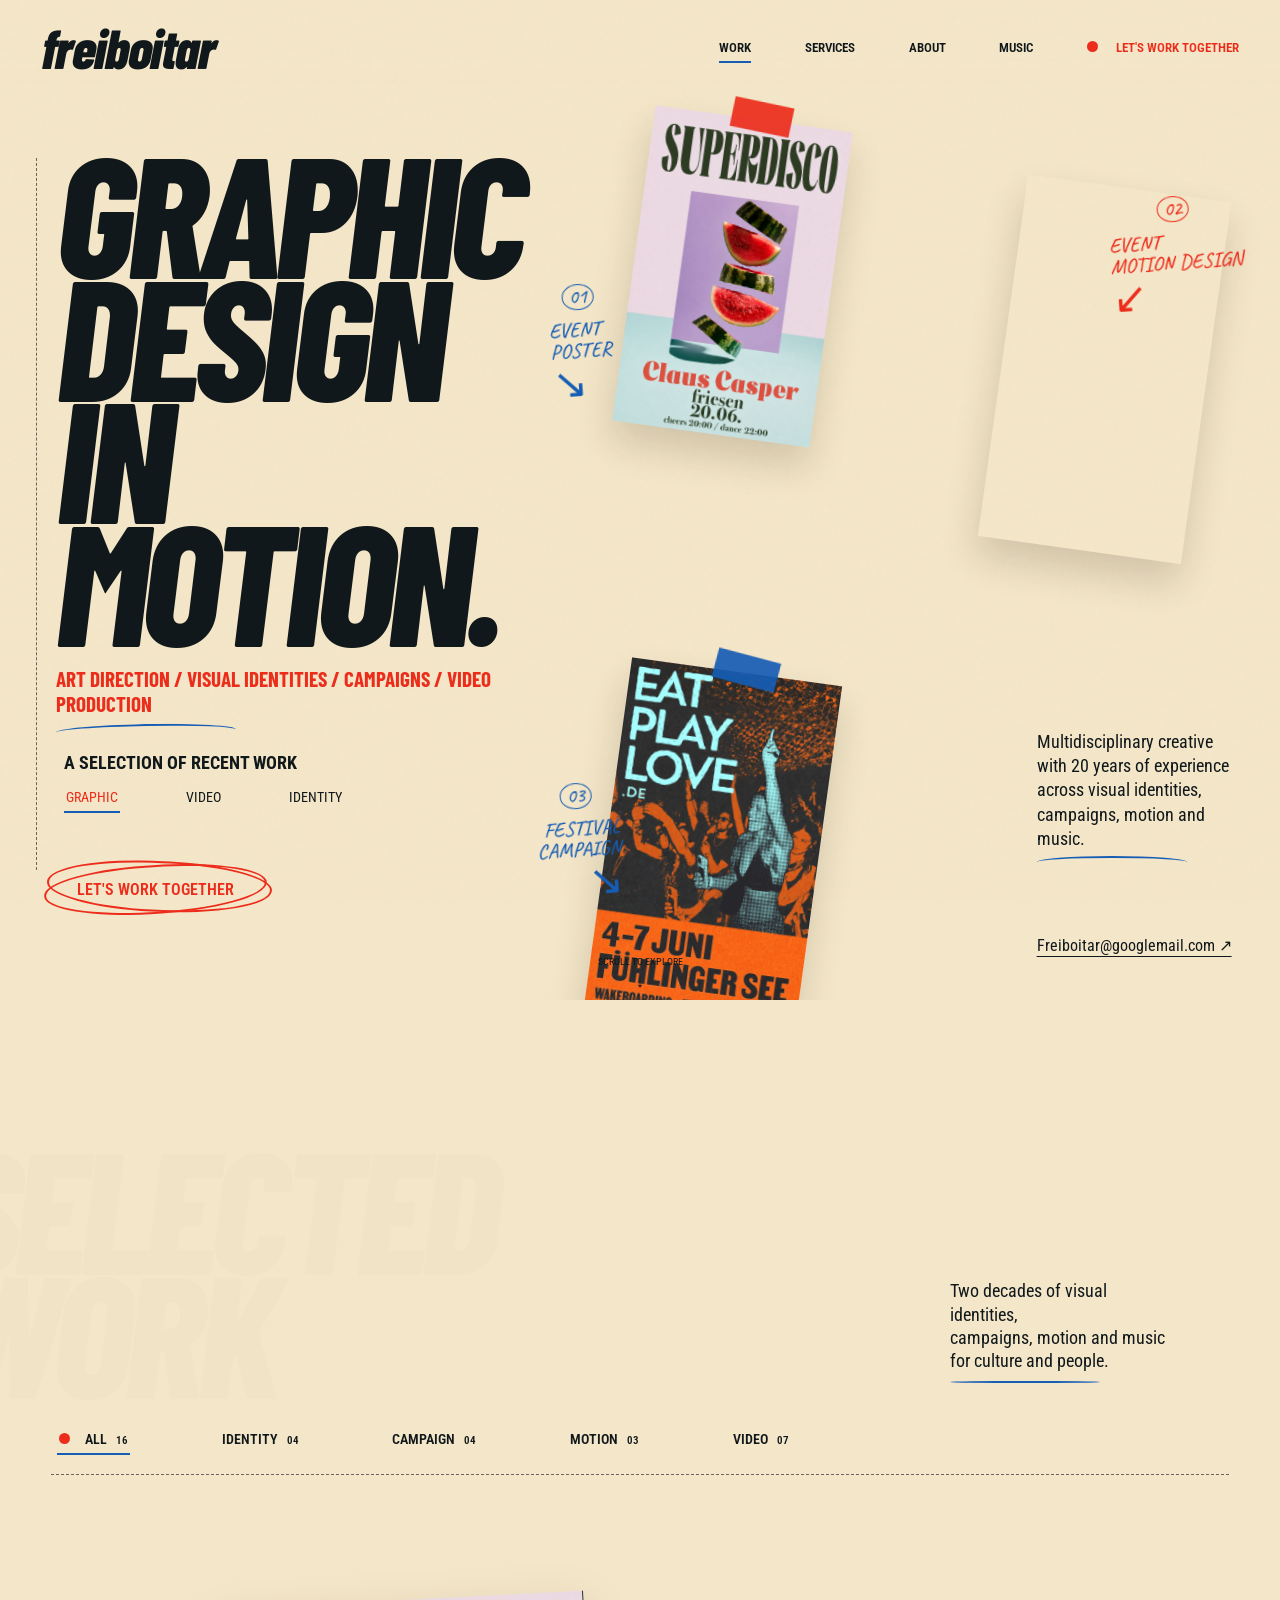
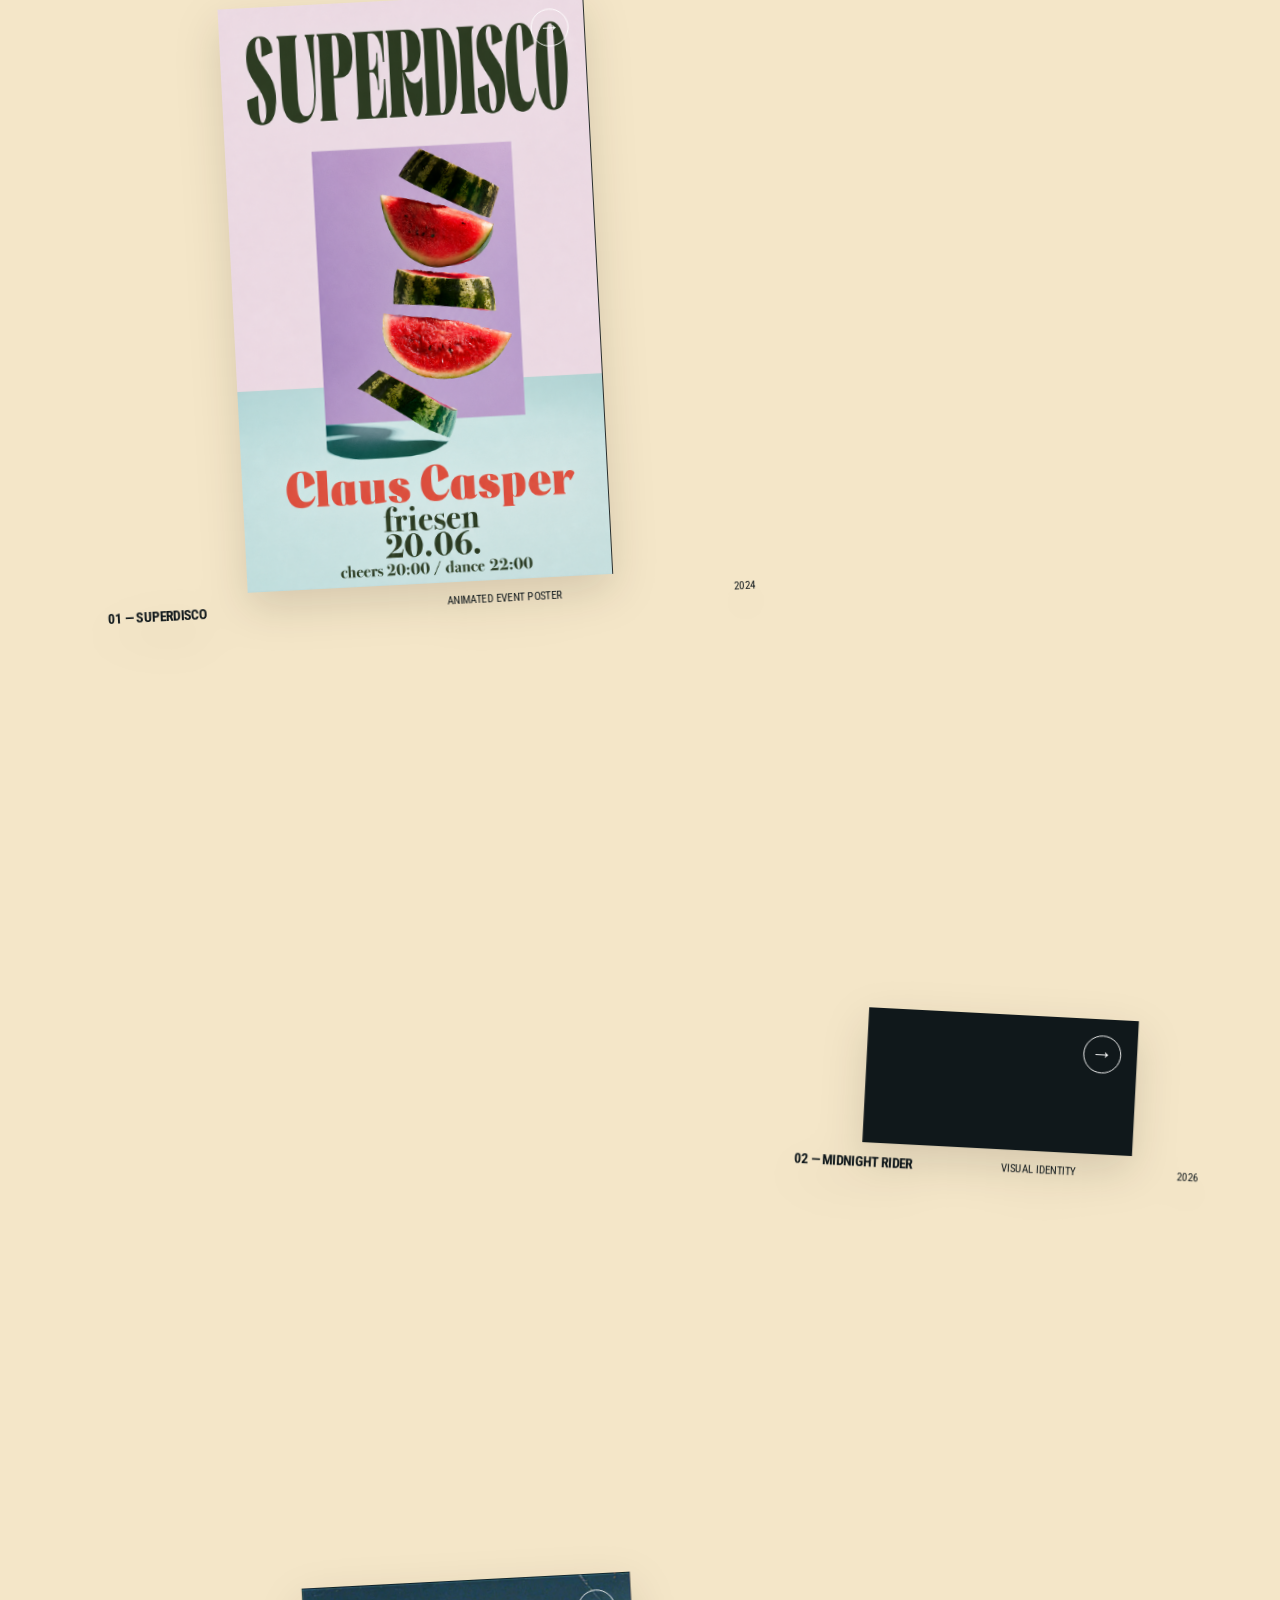
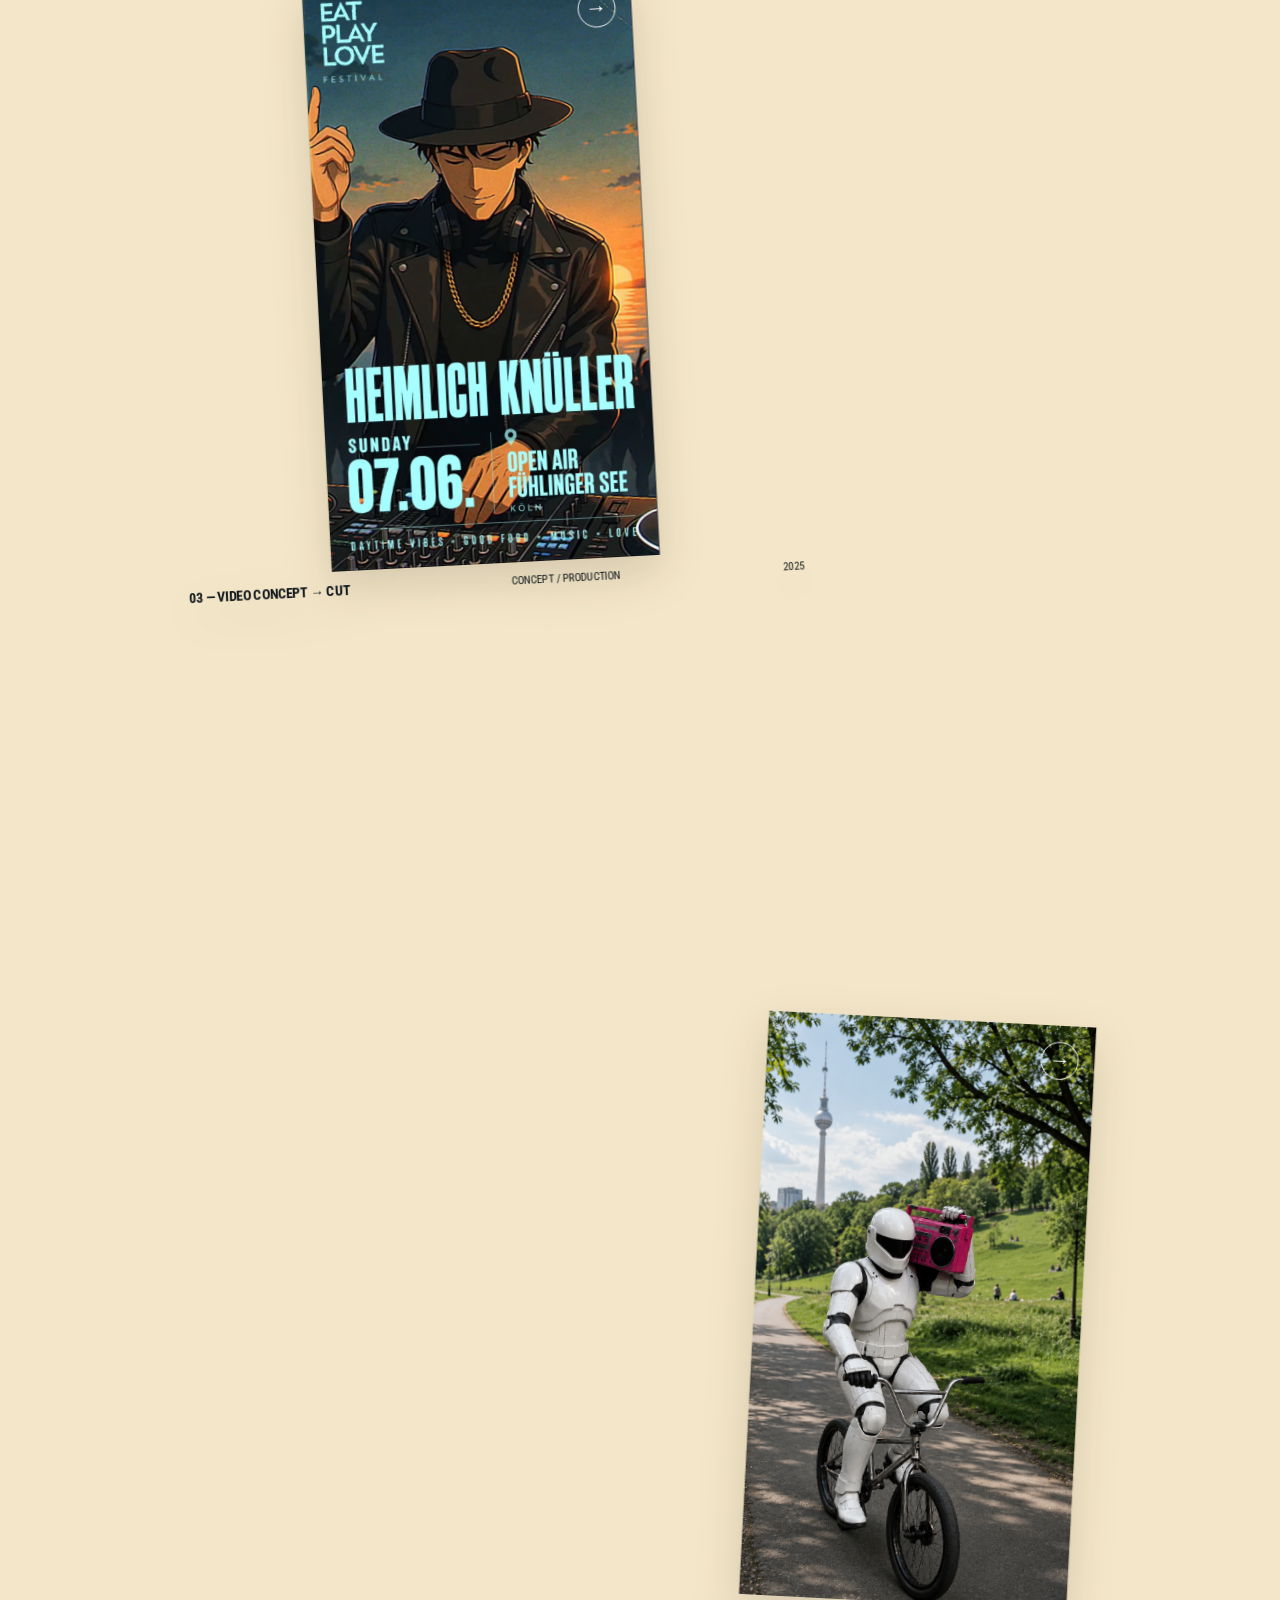
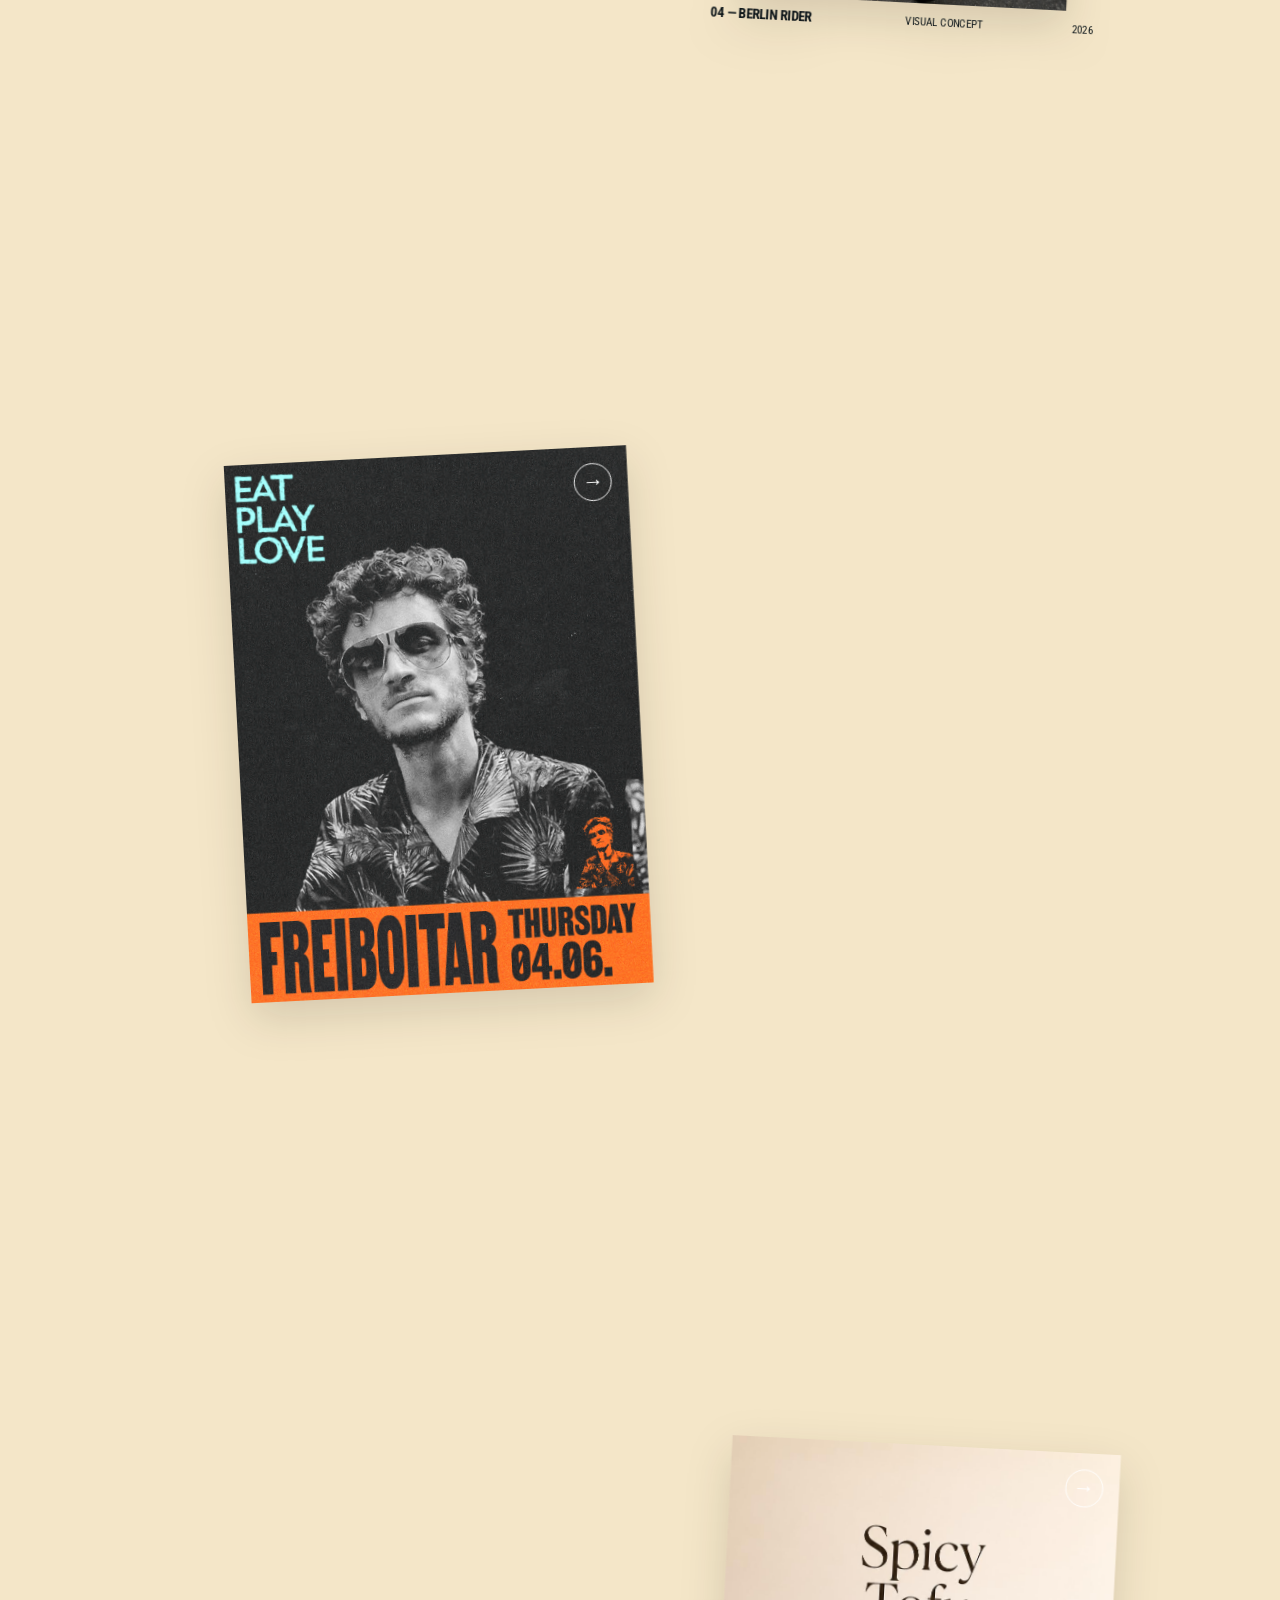
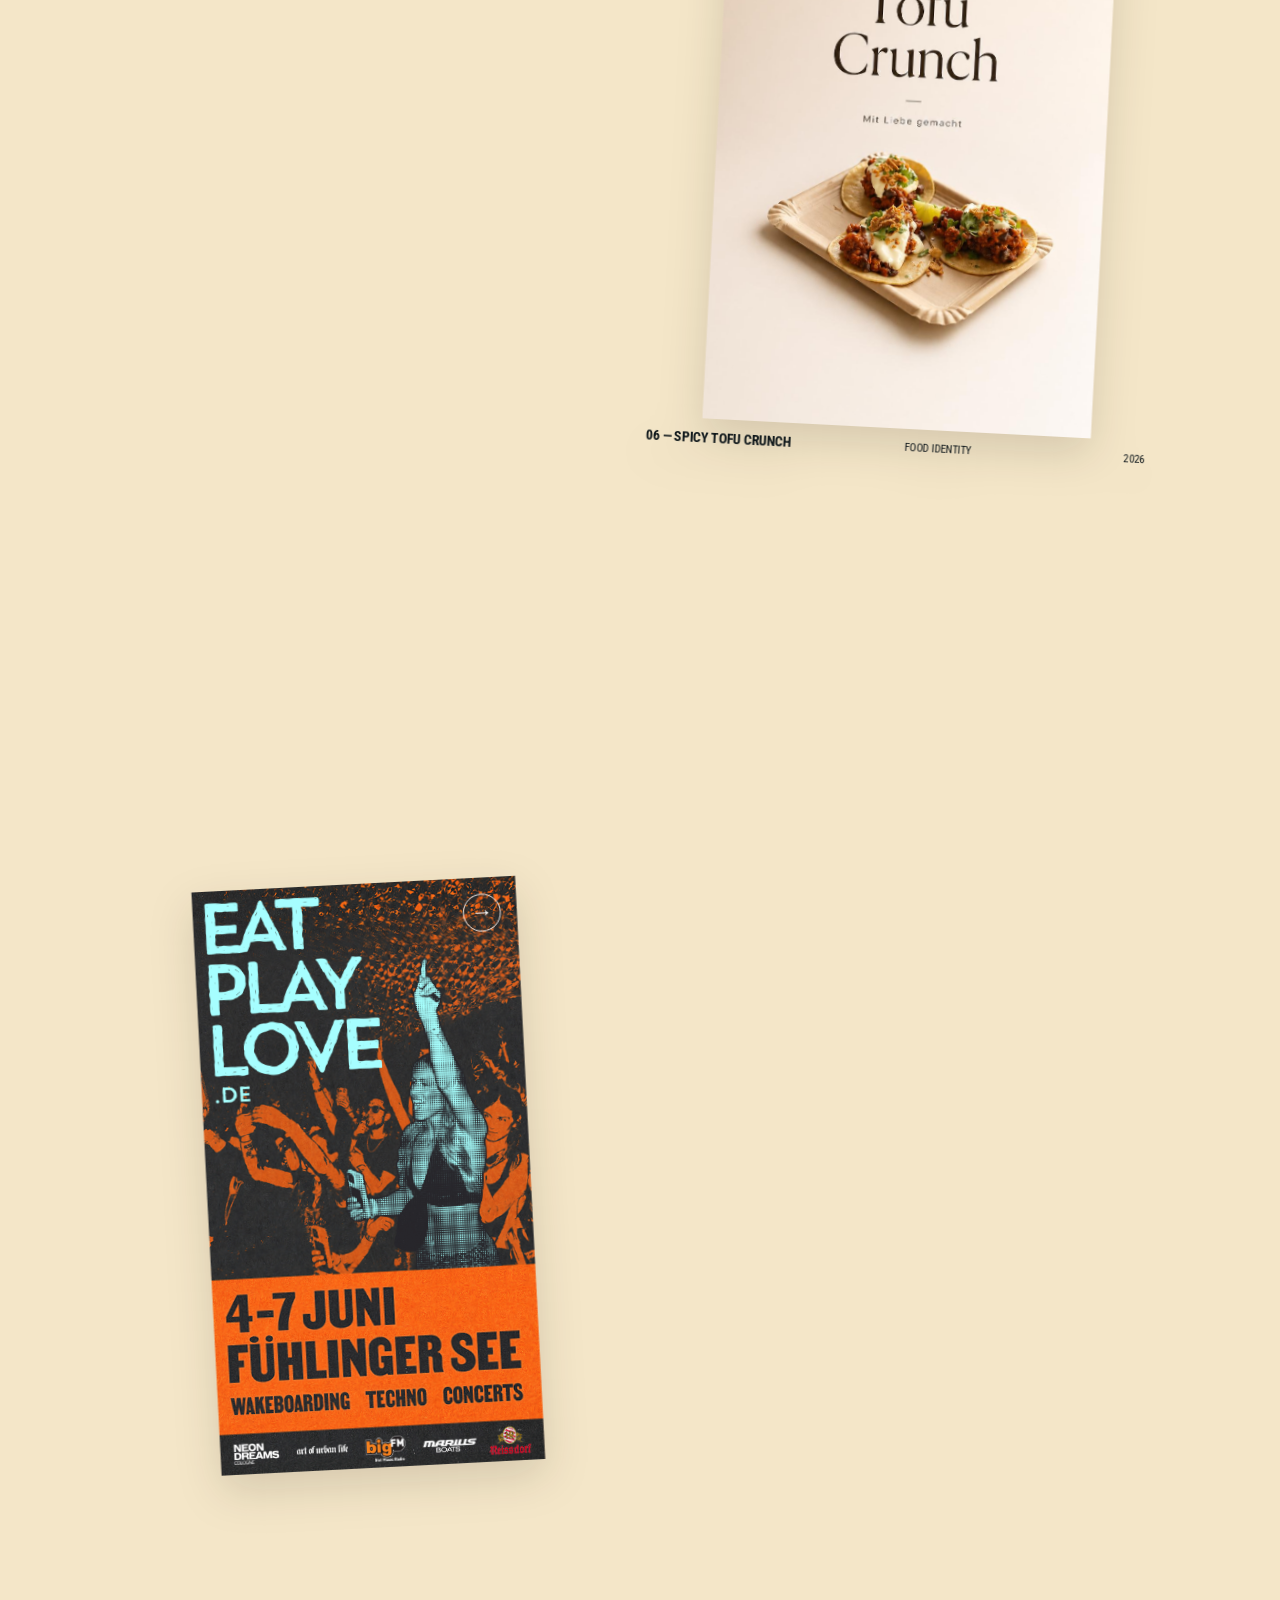
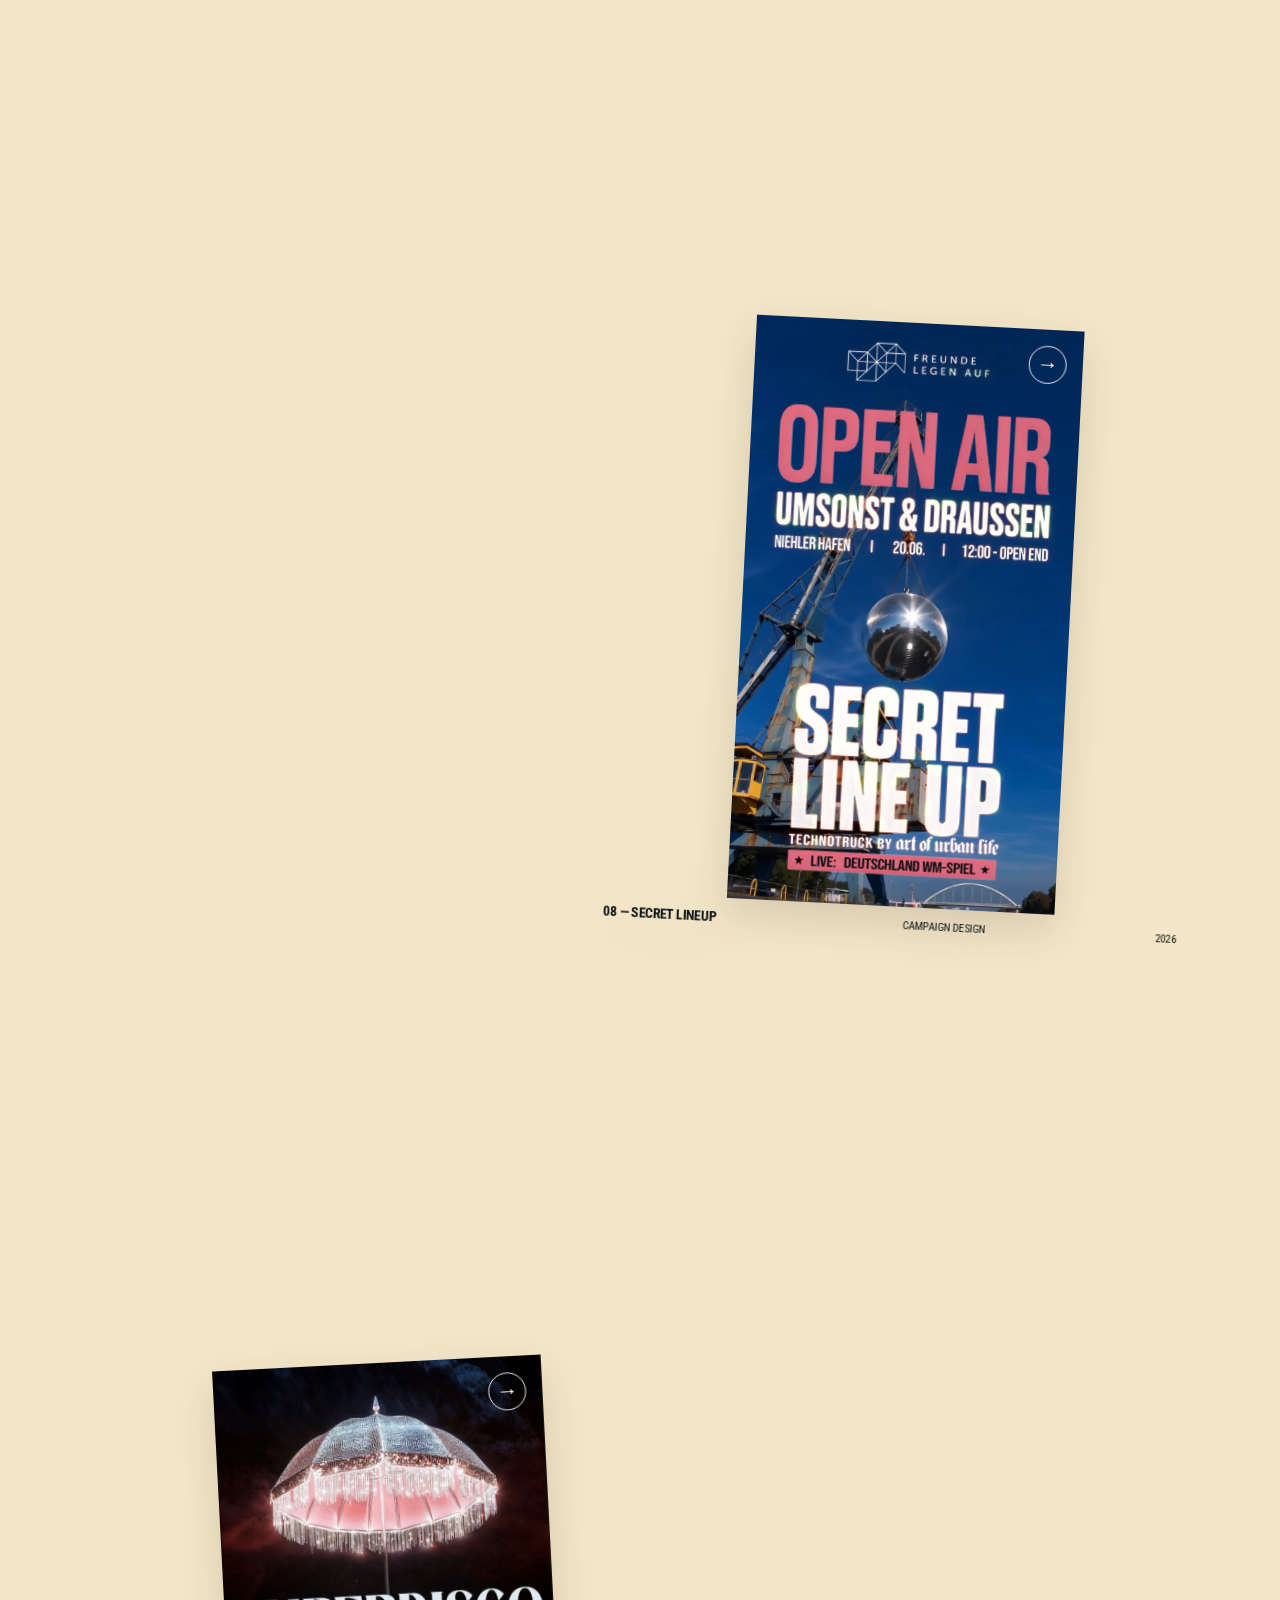
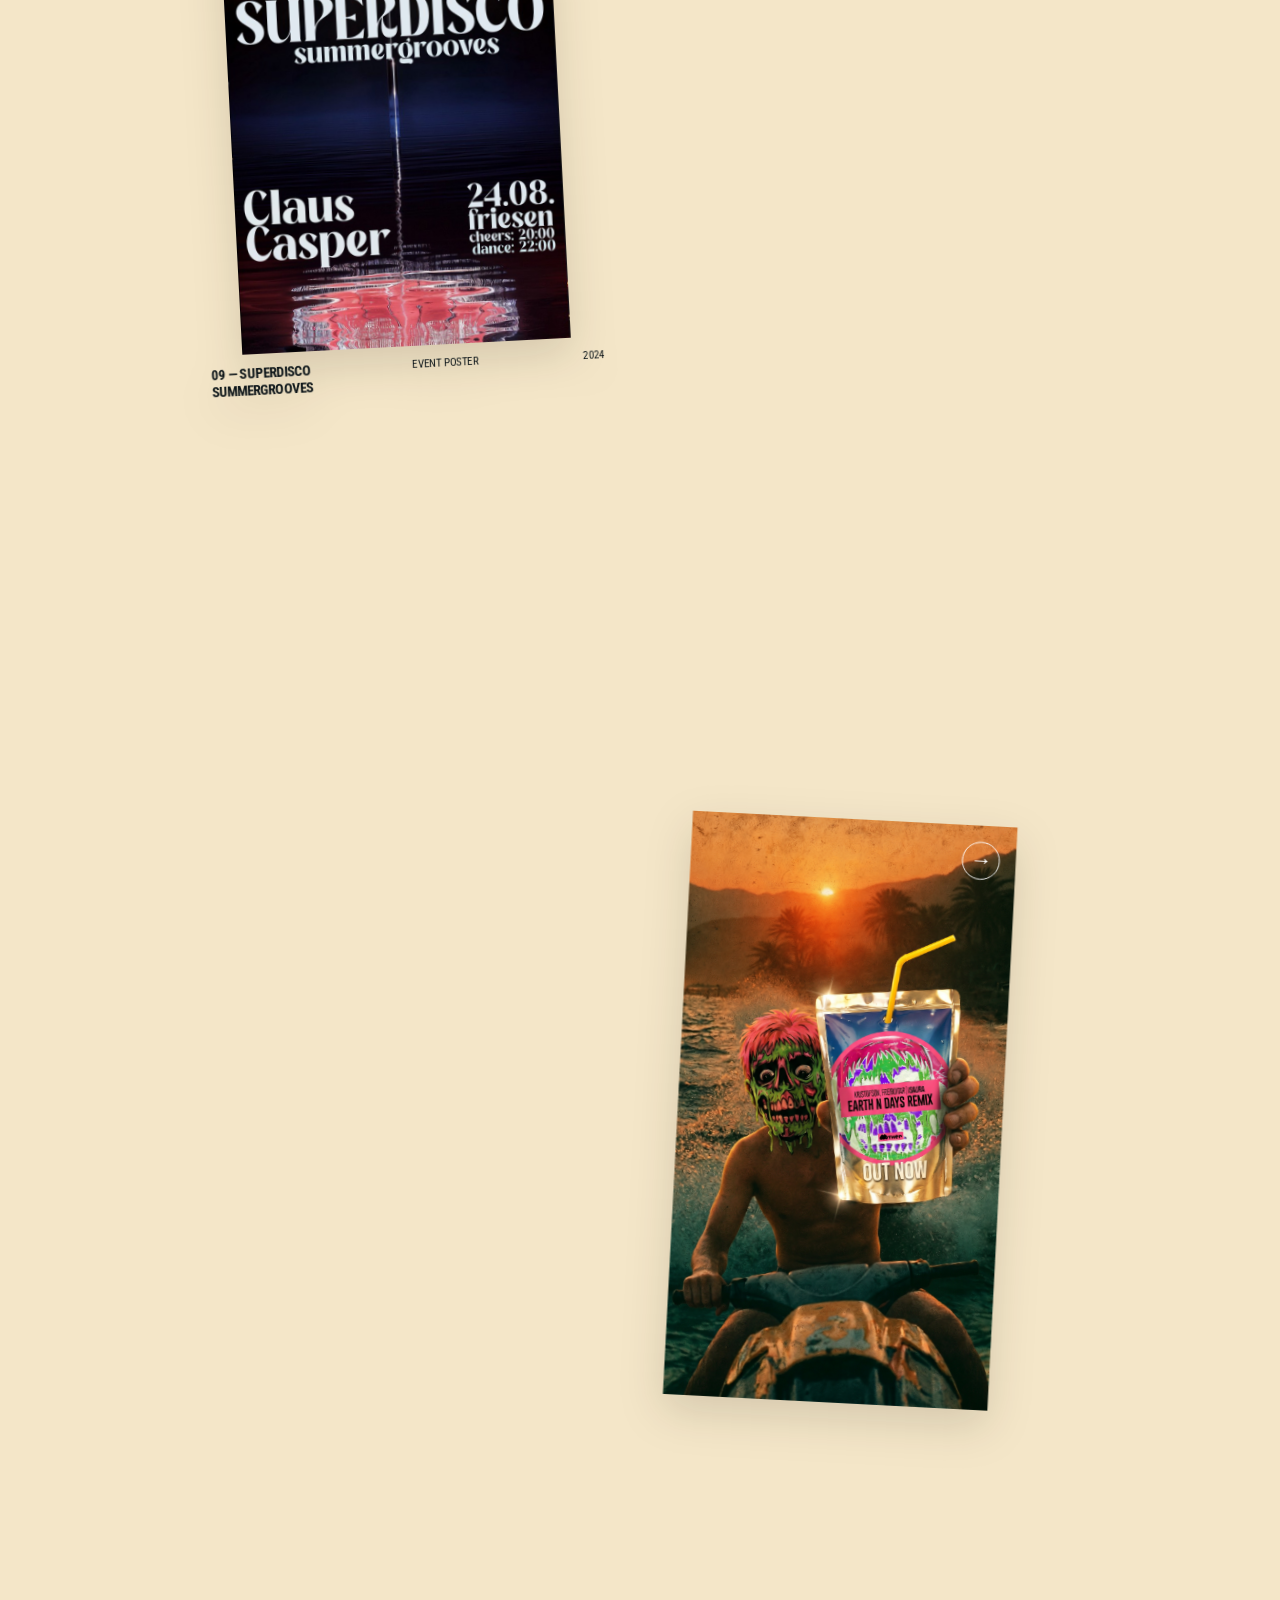
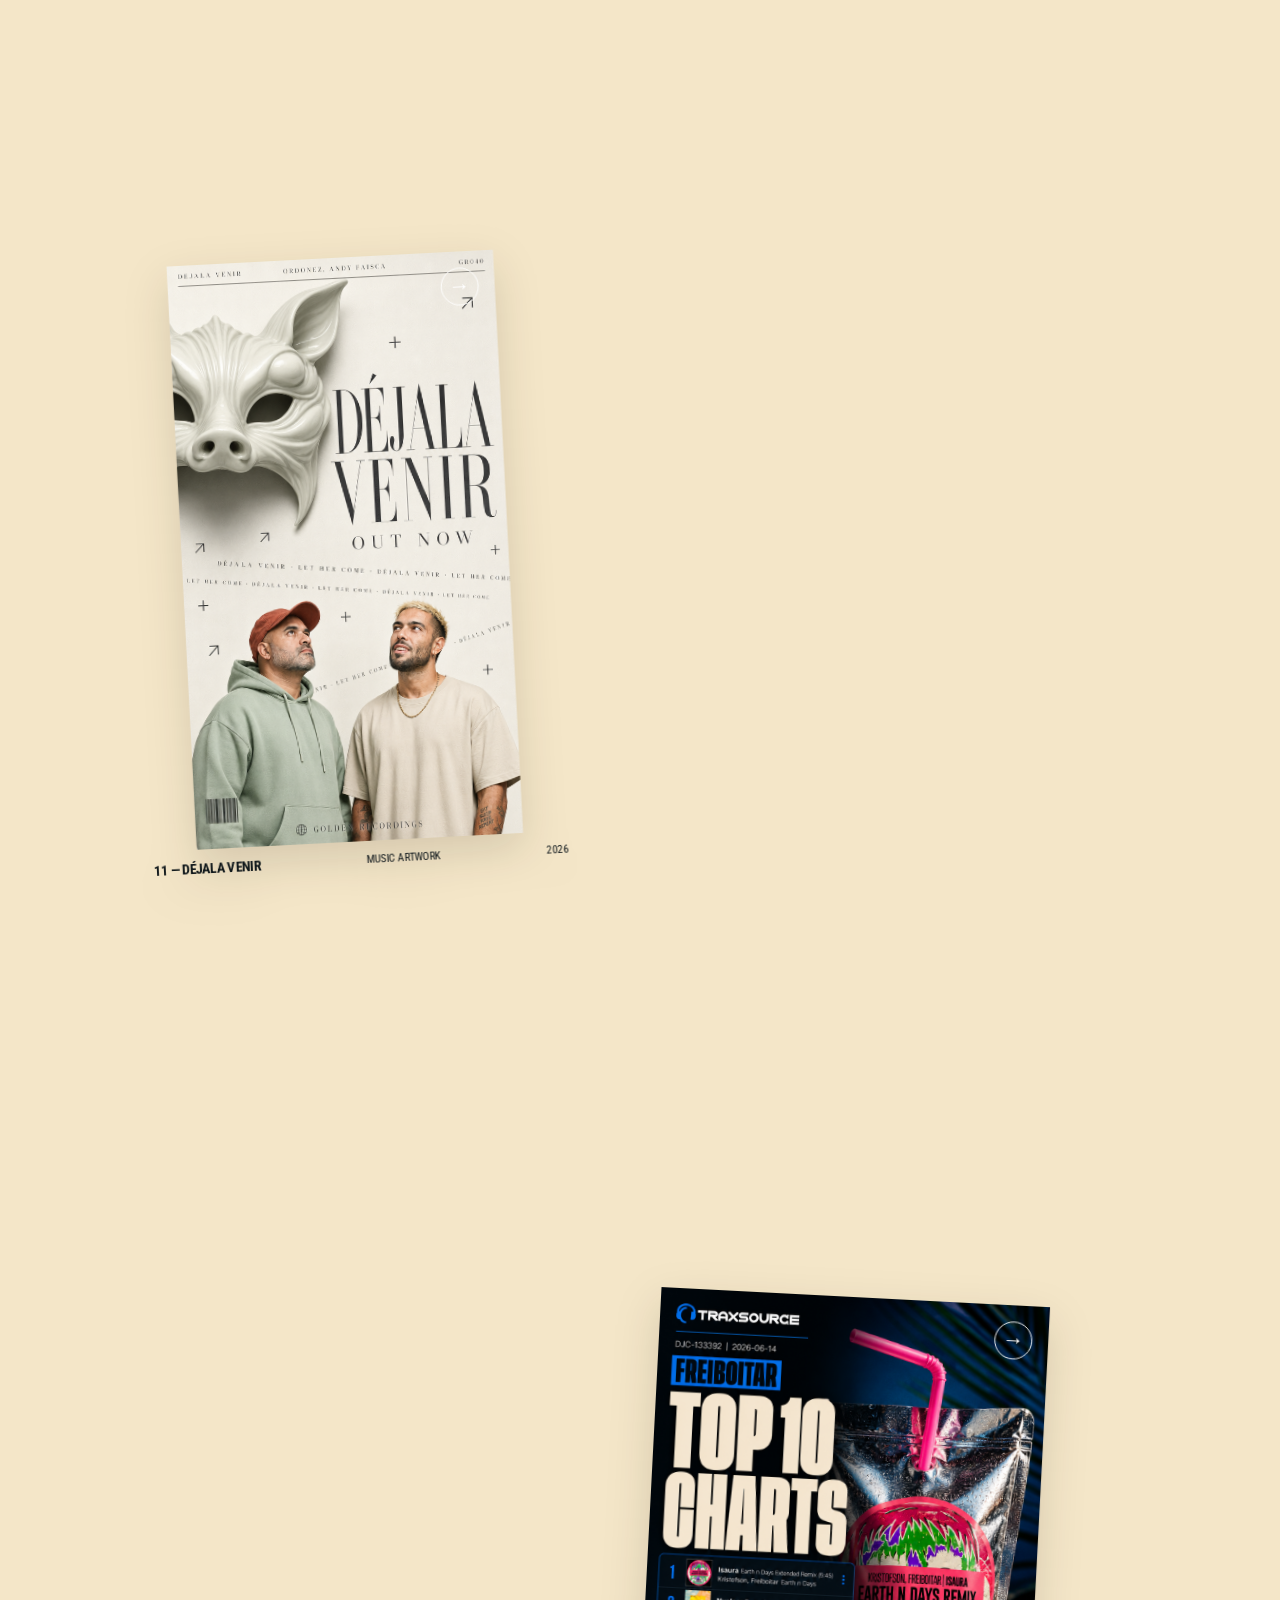
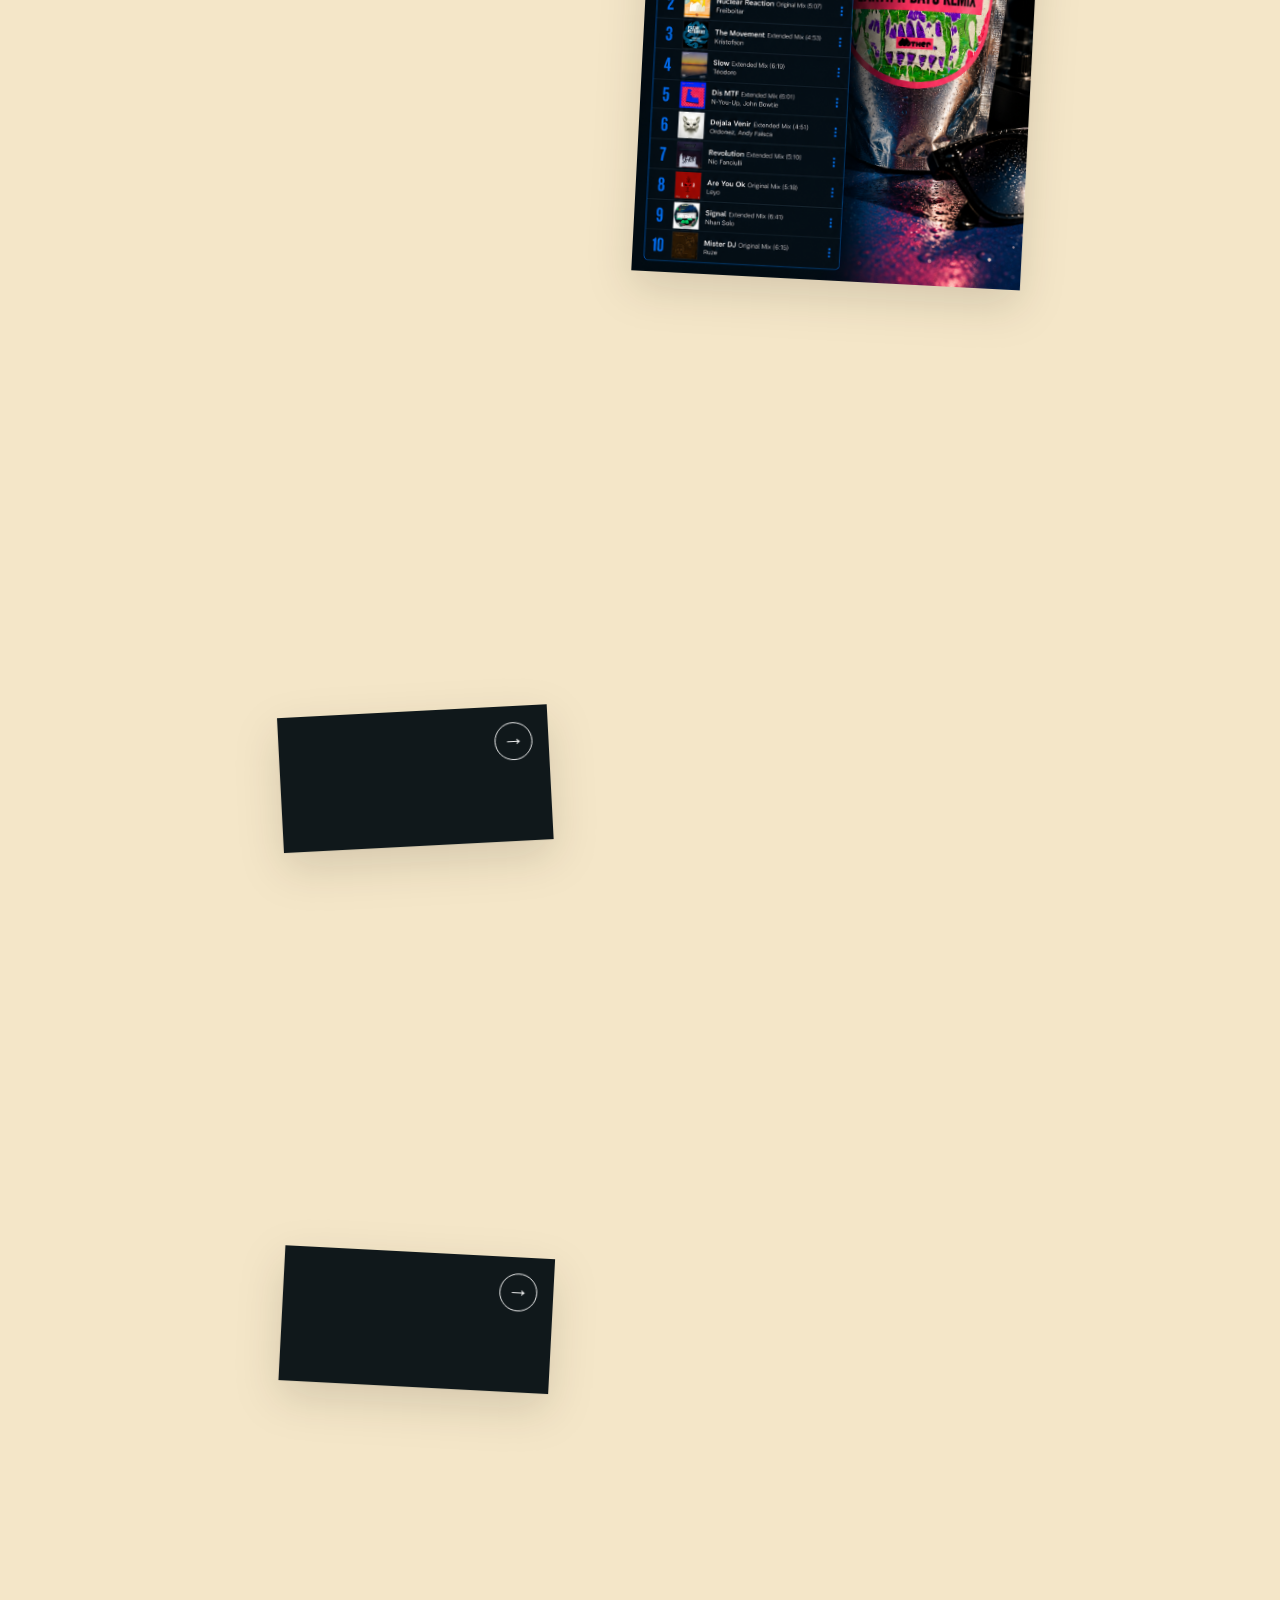
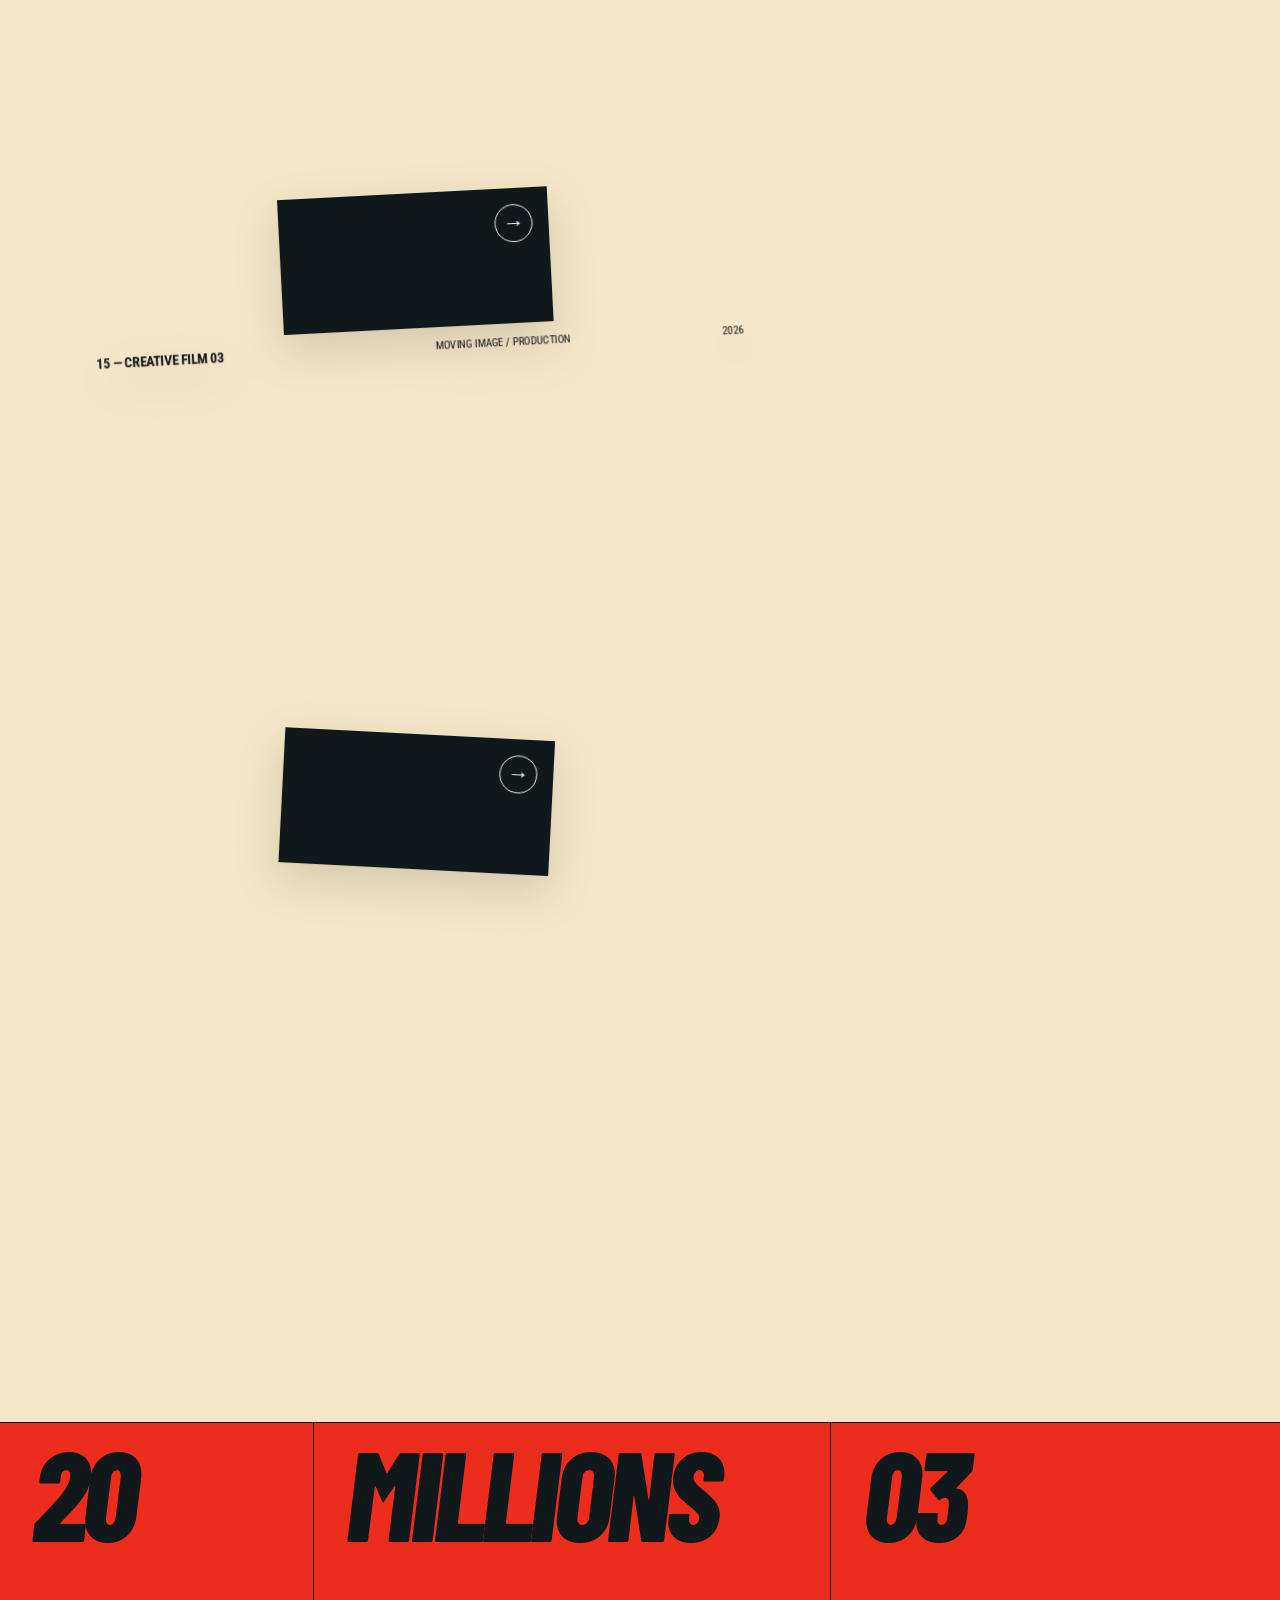
==== index.html @ ad87a4c7 "Remove stale poster from hero video" ====
<!doctype html>
<html lang="en">
  <head>
    <meta charset="UTF-8" />
    <meta name="viewport" content="width=device-width, initial-scale=1.0" />
    <meta name="description" content="Freiboitar — multidisciplinary creative with 20 years of experience and millions of clicks and impressions across graphics, clips and music." />
    <title>Freiboitar — Graphic Design in Motion</title>
    <link rel="stylesheet" href="styles.css?v=3" />
  </head>
  <body>
    <header class="site-header">
      <a class="wordmark" href="#top" aria-label="Freiboitar, back to top">freiboitar</a>
      <button class="menu-toggle" type="button" aria-expanded="false" aria-controls="site-nav">Menu <span>+</span></button>
      <nav class="site-nav" id="site-nav" aria-label="Main navigation">
        <a class="is-active" href="#work">Work</a>
        <a href="#services">Services</a>
        <a href="#about">About</a>
        <a href="#music">Music</a>
        <a class="nav-cta" href="#contact"><i></i> Let's work together</a>
      </nav>
    </header>

    <main id="top">
      <section class="hero" aria-labelledby="hero-title">
        <div class="hero-rule" aria-hidden="true"></div>
        <div class="hero-copy">
          <h1 id="hero-title"><span>Graphic</span><span>Design</span><span>In Motion.</span></h1>
          <p class="hero-services">Art direction / Visual identities / Campaigns / Video production</p>
          <div class="hero-meta">
            <p>A selection of recent work</p>
            <div class="hero-filters" aria-label="Filter featured work">
              <button class="is-active" type="button" data-hero-filter="graphic">Graphic</button>
              <button type="button" data-hero-filter="video">Video</button>
              <button type="button" data-hero-filter="identity">Identity</button>
            </div>
          </div>
          <a class="scribble-cta" href="#contact">Let's work together</a>
        </div>

        <div class="poster-stage" aria-label="Featured projects">
          <button class="poster poster-one" type="button" data-project-id="superdisco">
            <span class="tape tape-red" aria-hidden="true"></span>
            <video autoplay muted loop playsinline preload="metadata" poster="assets/superdisco.png" aria-label="Animated event poster">
              <source src="assets/event-poster-animation.m4v" type="video/mp4" />
            </video>
          </button>
          <p class="annotation annotation-one"><b>01</b> Event<br />poster <span>↘</span></p>
          <button class="poster poster-two" type="button" data-project-id="video-concept">
            <video autoplay muted loop playsinline preload="metadata" poster="assets/eat-play-love-helmich.jpeg" aria-label="Video cut and edit showreel">
              <source src="assets/video-cut-edit.m4v" type="video/mp4" />
            </video>
          </button>
          <p class="annotation annotation-two"><b>02</b> Video<br />concept → cut <span>↙</span></p>
          <button class="poster poster-three" type="button" data-project-id="midnight-rider">
            <span class="tape tape-blue" aria-hidden="true"></span>
            <video autoplay muted loop playsinline preload="metadata" poster="assets/cowboy-rider.webp" aria-label="Cowboy visual identity animation">
              <source src="assets/visual-identity-cowboy.m4v" type="video/mp4" />
            </video>
          </button>
          <p class="annotation annotation-three"><b>03</b> Visual<br />identity <span>↘</span></p>
          <div class="hero-about" id="about">
            <p>Multidisciplinary creative with 20 years of experience across visual identities, campaigns, motion and music.</p>
            <a href="mailto:Freiboitar@googlemail.com">Freiboitar@googlemail.com ↗</a>
          </div>
        </div>

        <a class="scroll-cue" href="#work"><span>Scroll to explore</span><b>↓</b></a>
      </section>

      <section class="work" id="work" aria-labelledby="work-title">
        <header class="work-header">
          <div>
            <h2 id="work-title">Selected Work</h2>
          </div>
          <p>Two decades of visual identities,<br />campaigns, motion and music<br />for culture and people.</p>
        </header>
        <div class="filter-row" aria-label="Filter projects">
          <button class="is-active" type="button" data-filter="all"><i></i> All <span>16</span></button>
          <button type="button" data-filter="identity">Identity <span>04</span></button>
          <button type="button" data-filter="campaign">Campaign <span>04</span></button>
          <button type="button" data-filter="motion">Motion <span>03</span></button>
          <button type="button" data-filter="video">Video <span>07</span></button>
        </div>

        <div class="project-stack" aria-live="polite"></div>
      </section>

      <section class="proof" aria-label="Experience and reach">
        <p><strong>20</strong><span>Years of creative<br />experience</span></p>
        <p><strong>Millions</strong><span>Of clicks &amp; impressions<br />across platforms</span></p>
        <p><strong>03</strong><span>Connected worlds<br />Graphics / Clips / Music</span></p>
      </section>

      <section class="services" id="services" aria-labelledby="services-title">
        <p class="section-index">20 years in the making <span>04 disciplines</span></p>
        <h2 id="services-title">Big ideas.<br /><em>Clear systems.</em><br />A little noise.</h2>
        <ol>
          <li><span>01</span><b>Art direction</b><i>One idea carried through image, type and motion.</i></li>
          <li><span>02</span><b>Visual identities</b><i>Flexible worlds with a distinct point of view.</i></li>
          <li><span>03</span><b>Campaigns</b><i>Built from the first announcement to the final frame.</i></li>
          <li><span>04</span><b>Video production</b><i>Creative concepts developed from first idea to final cut.</i></li>
        </ol>
      </section>

      <section class="music" id="music" aria-labelledby="music-title">
        <div class="music-heading">
          <p>After hours / before sunrise</p>
          <h2 id="music-title">Also making<br />records &amp;<br /><em>playing sets.</em></h2>
          <div class="music-actions">
            <a class="spotify-cta" href="https://open.spotify.com/intl-de/artist/1HcMKF2zXr12XNvN95DKvA?si=l7ZRYRQbT4m6HDL2mlVqtA" target="_blank" rel="noopener noreferrer"><i></i> Listen on Spotify ↗</a>
            <div class="music-socials">
              <a href="https://www.instagram.com/freiboitar/" target="_blank" rel="noopener noreferrer">Instagram @Freiboitar ↗</a>
              <a href="https://soundcloud.com/freiboitar" target="_blank" rel="noopener noreferrer">SoundCloud @Freiboitar ↗</a>
            </div>
          </div>
        </div>
        <div class="record-stack" aria-hidden="true">
          <img src="assets/dejala-venir.png" alt="" />
          <img src="assets/traxsource-top10.png" alt="" />
          <img src="assets/earth-n-days.png" alt="" />
        </div>
        <p class="music-signoff">Cologne ↔ Berlin<br />House music, good people,<br />preferably very loud.</p>
      </section>

      <section class="contact" id="contact" aria-labelledby="contact-title">
        <p>20 years in. Millions of impressions. Still curious.</p>
        <h2 id="contact-title">Let's work<br /><em>together.</em></h2>
        <a href="mailto:Freiboitar@googlemail.com">Freiboitar@googlemail.com ↗</a>
        <footer>
          <span>Independent designer<br />Cologne / Berlin</span>
          <nav class="footer-socials" aria-label="Social media">
            <a href="https://open.spotify.com/intl-de/artist/1HcMKF2zXr12XNvN95DKvA?si=l7ZRYRQbT4m6HDL2mlVqtA" target="_blank" rel="noopener noreferrer">Spotify ↗</a>
            <a href="https://www.instagram.com/freiboitar/" target="_blank" rel="noopener noreferrer">Instagram ↗</a>
            <a href="https://soundcloud.com/freiboitar" target="_blank" rel="noopener noreferrer">SoundCloud ↗</a>
          </nav>
          <nav class="footer-legal" aria-label="Legal information">
            <a href="impressum.html">Impressum</a>
            <a href="datenschutz.html">Datenschutz</a>
          </nav>
          <span>© 2026 Freiboitar</span>
        </footer>
      </section>
    </main>

    <dialog class="lightbox" id="lightbox">
      <button class="lightbox-close" type="button" aria-label="Close project">Close ×</button>
      <figure>
        <img src="" alt="" />
        <video controls playsinline loop preload="metadata" hidden></video>
        <figcaption><span class="lightbox-number"></span><div><h2></h2><p></p></div><span class="lightbox-year"></span></figcaption>
      </figure>
    </dialog>

    <script src="assets/vendor/gsap.min.js"></script>
    <script src="assets/vendor/ScrollTrigger.min.js"></script>
    <script src="script.js?v=6"></script>
  </body>
</html>
---- styles.css ----
@font-face { font-family: "Barlow Condensed"; font-style: normal; font-weight: 500; font-display: swap; src: url("assets/fonts/barlow-condensed-500.ttf") format("truetype"); }
@font-face { font-family: "Barlow Condensed"; font-style: normal; font-weight: 600; font-display: swap; src: url("assets/fonts/barlow-condensed-600.ttf") format("truetype"); }
@font-face { font-family: "Barlow Condensed"; font-style: normal; font-weight: 700; font-display: swap; src: url("assets/fonts/barlow-condensed-700.ttf") format("truetype"); }
@font-face { font-family: "Barlow Condensed"; font-style: normal; font-weight: 800; font-display: swap; src: url("assets/fonts/barlow-condensed-800.ttf") format("truetype"); }
@font-face { font-family: "Barlow Condensed"; font-style: normal; font-weight: 900; font-display: swap; src: url("assets/fonts/barlow-condensed-900.ttf") format("truetype"); }
@font-face { font-family: "Barlow Condensed"; font-style: italic; font-weight: 700; font-display: swap; src: url("assets/fonts/barlow-condensed-italic-700.ttf") format("truetype"); }
@font-face { font-family: "Barlow Condensed"; font-style: italic; font-weight: 800; font-display: swap; src: url("assets/fonts/barlow-condensed-italic-800.ttf") format("truetype"); }
@font-face { font-family: "Barlow Condensed"; font-style: italic; font-weight: 900; font-display: swap; src: url("assets/fonts/barlow-condensed-italic-900.ttf") format("truetype"); }
@font-face { font-family: "Caveat"; font-style: normal; font-weight: 500; font-display: swap; src: url("assets/fonts/caveat-500.ttf") format("truetype"); }
@font-face { font-family: "Caveat"; font-style: normal; font-weight: 600; font-display: swap; src: url("assets/fonts/caveat-600.ttf") format("truetype"); }
@font-face { font-family: "Roboto Condensed"; font-style: normal; font-weight: 400; font-display: swap; src: url("assets/fonts/roboto-condensed-400.ttf") format("truetype"); }
@font-face { font-family: "Roboto Condensed"; font-style: normal; font-weight: 500; font-display: swap; src: url("assets/fonts/roboto-condensed-500.ttf") format("truetype"); }
@font-face { font-family: "Roboto Condensed"; font-style: normal; font-weight: 600; font-display: swap; src: url("assets/fonts/roboto-condensed-600.ttf") format("truetype"); }
@font-face { font-family: "Roboto Condensed"; font-style: normal; font-weight: 700; font-display: swap; src: url("assets/fonts/roboto-condensed-700.ttf") format("truetype"); }

:root {
  --paper: #f4e6c8;
  --ink: #10181b;
  --red: #ed2d1c;
  --blue: #155db5;
  --pink: #e9cbd3;
  --line: rgba(16, 24, 27, .62);
}

* { box-sizing: border-box; }
html { scroll-behavior: smooth; }
body {
  margin: 0;
  color: var(--ink);
  background: var(--paper);
  font-family: "Roboto Condensed", Arial, sans-serif;
  overflow-x: hidden;
}
body::before {
  content: "";
  position: fixed;
  z-index: 100;
  inset: 0;
  pointer-events: none;
  opacity: .25;
  background-image: url("data:image/svg+xml,%3Csvg viewBox='0 0 180 180' xmlns='http://www.w3.org/2000/svg'%3E%3Cfilter id='n'%3E%3CfeTurbulence type='fractalNoise' baseFrequency='.92' numOctaves='3' stitchTiles='stitch'/%3E%3C/filter%3E%3Crect width='100%25' height='100%25' filter='url(%23n)' opacity='.08'/%3E%3C/svg%3E");
  mix-blend-mode: multiply;
}
body.is-locked { overflow: hidden; }
button, a { color: inherit; font: inherit; }
button { cursor: pointer; }
img { display: block; max-width: 100%; }
a { text-underline-offset: 5px; }

.site-header {
  position: fixed;
  z-index: 50;
  top: 0;
  left: 0;
  right: 0;
  display: flex;
  align-items: center;
  justify-content: space-between;
  padding: 27px 3.2vw 18px;
  background: linear-gradient(var(--paper) 72%, rgba(244,230,200,0));
}
.wordmark {
  font-family: "Barlow Condensed", Impact, sans-serif;
  font-size: clamp(38px, 4.3vw, 70px);
  font-weight: 800;
  font-style: italic;
  line-height: .75;
  letter-spacing: -.025em;
  text-decoration: none;
  transform: skew(-4deg);
}
.site-nav { display: flex; align-items: center; gap: clamp(28px, 4.2vw, 70px); font-size: 13px; font-weight: 600; text-transform: uppercase; }
.site-nav a { position: relative; text-decoration: none; }
.site-nav a::after { content: ""; position: absolute; left: 0; right: 100%; bottom: -8px; height: 2px; background: var(--blue); transition: right .3s; }
.site-nav a:hover::after, .site-nav a.is-active::after { right: 0; }
.site-nav .nav-cta { color: var(--red); }
.site-nav .nav-cta::after { display: none; }
.nav-cta i { display: inline-block; width: 11px; height: 11px; margin-right: 15px; border-radius: 50%; background: var(--red); }
.menu-toggle { display: none; border: 0; padding: 0; background: transparent; text-transform: uppercase; }

.hero { position: relative; min-height: 1000px; height: 100svh; padding: 150px 3.2vw 32px; overflow: hidden; }
.hero-rule { position: absolute; left: 2.8vw; top: 15.8%; bottom: 13%; border-left: 1px dashed var(--line); }
.hero-copy { position: relative; z-index: 4; width: 44%; padding-left: 1.2vw; }
.hero h1 { margin: 0; font-family: "Barlow Condensed", Impact, sans-serif; font-size: clamp(116px, 13.3vw, 214px); font-weight: 800; font-style: italic; line-height: .72; letter-spacing: -.045em; text-transform: uppercase; }
.hero h1 span { display: block; }
.hero-services { margin: 26px 0 0; color: var(--red); font-family: "Barlow Condensed", sans-serif; font-size: clamp(18px, 1.65vw, 27px); font-weight: 700; text-transform: uppercase; }
.hero-services::after { content: ""; display: block; width: 180px; height: 12px; margin-top: 8px; border-top: 2px solid var(--blue); border-radius: 50%; transform: rotate(-1deg); }
.hero-meta { margin: 14px 0 0 8px; }
.hero-meta > p { margin: 0 0 16px; font-size: 18px; font-weight: 700; text-transform: uppercase; }
.hero-filters { display: flex; gap: clamp(35px, 5vw, 84px); }
.hero-filters button, .filter-row button { position: relative; border: 0; padding: 0 2px 8px; background: transparent; font-size: 14px; text-transform: uppercase; }
.hero-filters button::after, .filter-row button::after { content: ""; position: absolute; left: 0; right: 100%; bottom: 0; height: 2px; background: var(--blue); transition: right .25s; }
.hero-filters button.is-active::after, .hero-filters button:hover::after, .filter-row button.is-active::after, .filter-row button:hover::after { right: 0; }
.hero-filters button.is-active { color: var(--red); }
.scribble-cta { display: inline-block; position: relative; margin: 52px 0 0; padding: 15px 21px; color: var(--red); font-size: 16px; font-weight: 600; text-transform: uppercase; text-decoration: none; }
.scribble-cta::before, .scribble-cta::after { content: ""; position: absolute; inset: 0 -12px; border: 2px solid var(--red); border-radius: 51% 46% 53% 47%; transform: rotate(-3deg); }
.scribble-cta::after { inset: -4px -17px 2px -9px; transform: rotate(3deg); }
.poster-stage { position: absolute; z-index: 2; inset: 100px 3.5vw 25px 43%; isolation: isolate; }
.poster { position: absolute; z-index: 1; padding: 0; border: 0; background: transparent; box-shadow: 0 20px 35px rgba(35,22,10,.16); transition: transform .55s cubic-bezier(.2,.75,.2,1), filter .55s; }
.poster:hover { z-index: 2; filter: saturate(1.12); }
.poster img, .poster video { display: block; width: 100%; height: 100%; object-fit: contain; }
.poster video { pointer-events: none; background: transparent; }
.poster-one { left: 12%; top: 2%; width: 29%; height: auto; aspect-ratio: 992 / 1586; transform: rotate(1.2deg); }
.poster-one:hover { transform: rotate(-1deg) translateY(-12px); }
.poster-two { right: 4%; top: 10%; width: 30%; height: auto; aspect-ratio: 1012 / 1800; transform: rotate(.25deg); }
.poster-two:hover { transform: rotate(2deg) translateY(-12px); }
.poster-three { left: 8%; bottom: -9%; width: 31%; height: auto; aspect-ratio: 1004 / 1800; transform: rotate(-1deg); }
.poster-three:hover { transform: rotate(1deg) translateY(-12px); }
.tape { position: absolute; z-index: 3; top: -18px; left: 39%; width: 30%; height: 30px; opacity: .92; transform: rotate(4deg); }
.tape-red { background: var(--red); }
.tape-blue { background: var(--blue); transform: rotate(7deg); }
.annotation { position: absolute; z-index: 20; margin: 0; font-family: Caveat, cursive; font-size: clamp(18px, 1.6vw, 26px); line-height: 1.05; text-transform: uppercase; transform: rotate(-4deg); pointer-events: none; }
.annotation b { display: block; width: fit-content; margin: 0 auto 9px; padding: 1px 6px; border: 1.5px solid currentColor; border-radius: 50%; font-weight: 500; }
.annotation span { display: block; font-size: 42px; }
.annotation-one { left: 0; top: 21%; color: var(--blue); }
.annotation-two { right: -1%; top: 11%; color: var(--red); }
.annotation-three { left: -2%; bottom: 8%; color: var(--blue); text-align: right; }
.hero-about { position: absolute; right: 0; bottom: 2%; width: 29%; font-size: 18px; line-height: 1.35; }
.hero-about p { margin: 0 0 65px; }
.hero-about p::after { content: ""; display: block; width: 150px; height: 10px; margin-top: 5px; border-top: 2px solid var(--blue); border-radius: 50%; }
.hero-about a { font-size: 16px; }
.scroll-cue { position: absolute; z-index: 8; left: 50%; bottom: 8px; display: flex; flex-direction: column; align-items: center; gap: 3px; font-size: 10px; text-transform: uppercase; text-decoration: none; transform: translateX(-50%); }
.scroll-cue b { font-size: 18px; font-weight: 400; animation: bounce 1.7s infinite; }
@keyframes bounce { 50% { transform: translateY(5px); } }

.work { position: relative; padding: 16vh 4vw 25vh; }
.work-header { display: flex; justify-content: space-between; align-items: end; }
.work-header > div { display: flex; align-items: end; gap: 18px; }
.work h2 { margin: 0; font-family: "Barlow Condensed", Impact, sans-serif; font-size: clamp(105px, 13.5vw, 218px); font-weight: 800; font-style: italic; line-height: .72; letter-spacing: -.045em; text-transform: uppercase; }
.work-header span { color: var(--red); font-family: "Barlow Condensed", sans-serif; font-size: clamp(30px, 3.1vw, 50px); font-weight: 800; line-height: 1; }
.work-header > p { max-width: 300px; margin: 0 4vw 10px 0; font-size: 18px; line-height: 1.3; }
.work-header > p::after { content: ""; display: block; width: 150px; margin-top: 8px; border-top: 2px solid var(--blue); border-radius: 50%; }
.filter-row { display: flex; gap: clamp(35px, 7vw, 115px); margin: 38px 0 0; padding: 0 6px 19px; border-bottom: 1px dashed var(--line); }
.filter-row button { font-weight: 600; }
.filter-row button span { margin-left: 6px; font-size: 11px; }
.filter-row button i { display: inline-block; width: 11px; height: 11px; margin-right: 12px; border-radius: 50%; background: var(--red); }

.project-stack { position: relative; min-height: 460vh; margin-top: 22px; }
.project-stack.is-filtered {
  display: grid;
  gap: clamp(18px, 2.2vw, 34px);
  align-items: start;
  min-height: 0;
  padding: 48px 0 12vh;
}
.project-stack.is-filtered[data-active-filter="identity"] { grid-template-columns: repeat(4, minmax(0, 1fr)); }
.project-stack.is-filtered[data-active-filter="campaign"],
.project-stack.is-filtered[data-active-filter="video"] { grid-template-columns: repeat(4, minmax(0, 1fr)); }
.project-stack.is-filtered[data-active-filter="motion"] { grid-template-columns: repeat(3, minmax(0, 1fr)); }
.project-stack.is-filtered .project {
  position: relative;
  top: auto;
  width: 100%;
  margin: 0;
  transform: none !important;
  filter: drop-shadow(0 12px 18px rgba(31,20,10,.12));
}
.project-stack.is-filtered .project img,
.project-stack.is-filtered .project video { max-height: 48vh; }
.project-stack.is-filtered .project footer { grid-template-columns: 1fr auto; gap: 10px; }
.project-stack.is-filtered .project footer span:nth-child(2) { display: none; }
.project { position: sticky; top: 14vh; width: 62%; margin-bottom: 40vh; filter: drop-shadow(0 18px 24px rgba(31,20,10,.14)); transition: opacity .35s, filter .35s; }
.project[hidden] { display: none; }
.project:nth-child(2) { top: 17vh; margin-left: auto; width: 39%; }
.project:nth-child(3) { top: 20vh; width: 59%; margin-left: 7%; }
.project:nth-child(4) { top: 16vh; width: 37%; margin-left: auto; margin-right: 8%; }
.project:nth-child(5) { top: 19vh; width: 38%; margin-left: 14%; }
.project:nth-child(6) { top: 15vh; width: 48%; margin-left: auto; margin-right: 3%; }
.project:nth-child(7) { top: 18vh; width: 42%; margin-left: 6%; }
.project:nth-child(8) { top: 21vh; width: 55%; margin-left: auto; }
.project:nth-child(9) { top: 15vh; width: 38%; margin-left: 10%; }
.project:nth-child(10) { top: 18vh; width: 56%; margin-left: auto; margin-right: 5%; }
.project:nth-child(11) { top: 21vh; width: 40%; margin-left: 5%; }
.project:nth-child(12) { top: 16vh; width: 54%; margin-left: auto; margin-right: 6%; }
.project button { position: relative; display: block; width: fit-content; max-width: 100%; height: auto; margin-inline: auto; padding: 0; border: 0; overflow: hidden; background: transparent; }
.project img, .project video { display: block; width: auto; height: auto; max-width: 100%; max-height: min(72vh, 760px); object-fit: contain; transition: transform .8s cubic-bezier(.2,.7,.2,1); }
.project video { background: var(--ink); pointer-events: none; }
.project button:hover img, .project button:hover video { transform: scale(1.035); }
.project-arrow { position: absolute; right: 18px; top: 18px; display: grid; place-items: center; width: 42px; height: 42px; border: 1px solid currentColor; border-radius: 50%; color: white; font-size: 24px; transition: color .25s, background .25s; }
.project button:hover .project-arrow { color: var(--ink); background: white; }
.project footer { display: grid; grid-template-columns: 1.2fr 1fr auto; gap: 20px; padding: 13px 5px 0; font-size: 12px; text-transform: uppercase; opacity: 0; transform: translateY(14px); transition: opacity .35s ease, transform .5s cubic-bezier(.2,.75,.2,1); }
.project.is-caption-active footer,
.project-stack.is-filtered .project footer { opacity: 1; transform: translateY(0); }
.project footer b { font-size: 15px; }
.project-pink { transform: rotate(-.3deg); }
.project-dark { transform: rotate(.5deg); }
.project-blue { transform: rotate(-.6deg); }
.project-orange { transform: rotate(1deg); }
.project-cobalt { transform: rotate(-1deg); }

.proof {
  display: grid;
  grid-template-columns: .7fr 1.15fr 1fr;
  border-top: 1px solid var(--ink);
  border-bottom: 1px solid var(--ink);
  background: var(--red);
}
.proof p {
  min-height: 250px;
  display: flex;
  flex-direction: column;
  justify-content: space-between;
  margin: 0;
  padding: 24px 2.5vw;
  border-right: 1px solid var(--ink);
  text-transform: uppercase;
}
.proof p:last-child { border-right: 0; }
.proof strong {
  font-family: "Barlow Condensed", Impact, sans-serif;
  font-size: clamp(76px, 10vw, 158px);
  font-weight: 800;
  font-style: italic;
  line-height: .7;
  letter-spacing: -.045em;
}
.proof span { font-size: 13px; line-height: 1.3; }

.services { position: relative; min-height: 100svh; padding: 13vh 4vw; color: var(--paper); background: var(--ink); }
.section-index { display: flex; justify-content: space-between; margin: 0; padding-bottom: 18px; border-bottom: 1px dashed rgba(244,230,200,.5); font-size: 11px; text-transform: uppercase; }
.services h2 { margin: 10vh 0 13vh; font-family: "Barlow Condensed", Impact, sans-serif; font-size: clamp(88px, 12vw, 190px); font-weight: 800; font-style: italic; line-height: .72; letter-spacing: -.04em; text-transform: uppercase; }
.services h2 em { color: var(--red); font-style: inherit; }
.services ol { margin: 0 0 0 34%; padding: 0; list-style: none; }
.services li { display: grid; grid-template-columns: 50px 1fr minmax(180px, 30%); align-items: start; gap: 18px; padding: 18px 0; border-top: 1px solid rgba(244,230,200,.35); }
.services li span { padding-top: 5px; font-size: 11px; }
.services li b { font-family: "Barlow Condensed", sans-serif; font-size: clamp(30px, 4vw, 60px); line-height: .9; text-transform: uppercase; }
.services li i { padding-top: 0; font-size: 13px; line-height: 1.35; font-style: normal; }

.music { position: relative; min-height: 120svh; padding: 14vh 4vw; overflow: hidden; }
.music-heading { position: relative; z-index: 3; }
.music-heading > p { margin: 0 0 8vh; font-size: 11px; text-transform: uppercase; }
.music h2 { margin: 0; font-family: "Barlow Condensed", Impact, sans-serif; font-size: clamp(95px, 13vw, 205px); font-weight: 800; font-style: italic; line-height: .73; letter-spacing: -.045em; text-transform: uppercase; }
.music h2 em { color: var(--blue); font-style: inherit; }
.music-actions { position: relative; z-index: 4; width: fit-content; margin-top: 8vh; }
.spotify-cta { display: inline-flex; align-items: center; gap: 14px; padding: 17px 22px; color: var(--paper); background: var(--ink); font-size: 13px; font-weight: 700; letter-spacing: .04em; text-decoration: none; text-transform: uppercase; transition: transform .25s, background .25s; }
.spotify-cta:hover { transform: translateY(-3px); background: #263129; }
.spotify-cta i { width: 13px; height: 13px; border-radius: 50%; background: #1ed760; box-shadow: 0 0 0 4px rgba(30,215,96,.16); }
.music-socials { display: flex; gap: 24px; margin-top: 20px; font-size: 11px; text-transform: uppercase; }
.music-socials a { text-decoration-thickness: 1px; }
.record-stack { position: absolute; z-index: 2; right: 7vw; top: 19vh; width: min(36vw, 560px); height: 75vh; }
.record-stack img { position: absolute; width: 58%; height: auto; object-fit: contain; box-shadow: 0 24px 48px rgba(38,25,12,.2); }
.record-stack img:nth-child(1) { left: 0; top: 8%; transform: rotate(-8deg); }
.record-stack img:nth-child(2) { right: 0; top: 19%; transform: rotate(9deg); }
.record-stack img:nth-child(3) { left: 20%; bottom: 0; transform: rotate(-1deg); }
.music-signoff { position: absolute; right: 5vw; bottom: 8vh; margin: 0; font-family: Caveat, cursive; color: var(--red); font-size: 28px; line-height: 1.1; transform: rotate(-3deg); }

.contact { min-height: 100svh; display: flex; flex-direction: column; justify-content: space-between; padding: 5vh 4vw 28px; color: var(--paper); background: var(--red); }
.contact > p { margin: 0; font-size: 13px; text-transform: uppercase; }
.contact h2 { margin: auto 0 2vh; font-family: "Barlow Condensed", Impact, sans-serif; font-size: clamp(120px, 18vw, 285px); font-weight: 800; font-style: italic; line-height: .68; letter-spacing: -.05em; text-transform: uppercase; }
.contact h2 em { color: var(--ink); font-style: inherit; }
.contact > a { align-self: flex-end; margin-bottom: 8vh; color: var(--ink); font-size: clamp(24px, 3vw, 48px); }
.contact footer { display: flex; justify-content: space-between; padding-top: 18px; border-top: 1px dashed rgba(16,24,27,.55); color: var(--ink); font-size: 11px; line-height: 1.4; text-transform: uppercase; }
.contact footer span:last-child { text-align: right; }
.footer-socials { display: flex; gap: 26px; }
.footer-socials a { color: inherit; }
.footer-legal { display: flex; gap: 18px; }
.footer-legal a { color: inherit; }

.legal-page { min-height: 100svh; padding: 135px max(5vw, 24px) 80px; background: var(--paper); }
.legal-page-header { display: flex; justify-content: space-between; align-items: end; gap: 30px; padding-bottom: 22px; border-bottom: 1px dashed var(--line); }
.legal-page h1 { margin: 0; font-family: "Barlow Condensed", Impact, sans-serif; font-size: clamp(72px, 12vw, 180px); font-style: italic; line-height: .75; letter-spacing: -.04em; text-transform: uppercase; }
.legal-page-header a { flex: 0 0 auto; font-size: 13px; font-weight: 600; text-transform: uppercase; }
.legal-content { width: min(760px, 100%); margin: 70px auto 0; font-size: 17px; line-height: 1.55; }
.legal-content h2 { margin: 52px 0 12px; font-size: 25px; font-style: normal; line-height: 1.1; letter-spacing: 0; text-transform: uppercase; }
.legal-content h2:first-child { margin-top: 0; }
.legal-content p { margin: 0 0 18px; }
.legal-content a { overflow-wrap: anywhere; }
.legal-content address { margin-bottom: 24px; font-style: normal; }
.legal-meta { margin-top: 60px; padding-top: 18px; border-top: 1px dashed var(--line); font-size: 12px; text-transform: uppercase; }

.lightbox { width: 100%; max-width: none; height: 100%; max-height: none; margin: 0; padding: 0; border: 0; color: var(--paper); background: rgba(12,18,20,.97); }
.lightbox::backdrop { background: transparent; }
.lightbox-close { position: fixed; z-index: 2; top: 25px; right: 30px; border: 0; background: transparent; color: inherit; font-size: 12px; text-transform: uppercase; }
.lightbox figure { height: 100%; display: grid; grid-template-rows: 1fr auto; margin: 0; padding: 6vh 5vw 4vh; }
.lightbox figure > img, .lightbox figure > video { align-self: center; justify-self: center; max-width: 75vw; max-height: 78vh; box-shadow: 0 25px 70px rgba(0,0,0,.4); }
.lightbox figure > video { width: auto; height: auto; background: #000; }
.lightbox [hidden] { display: none; }
.lightbox figcaption { display: grid; grid-template-columns: 60px 1fr auto; gap: 25px; align-items: end; padding-top: 16px; border-top: 1px solid rgba(244,230,200,.45); }
.lightbox h2 { margin: 0; font-family: "Barlow Condensed", sans-serif; font-size: 32px; text-transform: uppercase; }
.lightbox p { margin: 3px 0 0; font-size: 11px; text-transform: uppercase; }

@media (max-width: 900px) {
  .site-header { padding: 20px 18px; }
  .wordmark { font-size: 42px; }
  .menu-toggle { display: block; position: relative; z-index: 3; }
  .site-nav { position: fixed; inset: 0; display: flex; flex-direction: column; justify-content: center; align-items: flex-start; gap: 10px; padding: 80px 24px; color: var(--paper); background: var(--red); transform: translateY(-102%); transition: transform .55s cubic-bezier(.76,0,.24,1); }
  .site-nav.is-open { transform: translateY(0); }
  .site-nav a { font-family: "Barlow Condensed", sans-serif; font-size: 17vw; font-weight: 800; line-height: .85; }
  .site-nav .nav-cta { margin-top: 35px; color: var(--ink); font-family: inherit; font-size: 16px; }
  .hero { min-height: 1320px; height: auto; padding: 125px 18px 80px; }
  .hero-rule { display: none; }
  .hero-copy { width: 100%; padding: 0; }
  .hero h1 { font-size: 27vw; }
  .hero-services { max-width: 350px; font-size: 18px; }
  .hero-meta { margin-top: 25px; }
  .hero-filters { gap: 35px; }
  .scribble-cta { margin-top: 38px; }
  .poster-stage { inset: 610px 18px 30px; }
  .poster-one { left: 3%; top: 3%; width: 46%; height: auto; }
  .poster-two { right: 0; top: 16%; width: 43%; height: auto; }
  .poster-three { left: 7%; bottom: 2%; width: 43%; height: auto; }
  .annotation-one { display: none; }
  .annotation-two { right: 2%; top: 5%; }
  .annotation-three { left: 56%; bottom: 22%; }
  .hero-about { right: 0; bottom: 0; width: 39%; font-size: 15px; }
  .hero-about p { margin-bottom: 30px; }
  .hero-about a { font-size: 13px; }
  .scroll-cue { display: none; }
  .work { padding: 100px 18px 140px; }
  .work-header { display: block; }
  .work-header > div { display: block; }
  .work h2 { font-size: 24vw; }
  .work-header span { font-size: 30px; }
  .work-header > p { margin: 35px 0 0; }
  .filter-row { gap: 20px; overflow-x: auto; padding: 30px 0 15px; }
  .filter-row button { flex: 0 0 auto; }
  .project-stack { min-height: 3600px; }
  .project-stack.is-filtered,
  .project-stack.is-filtered[data-active-filter] { grid-template-columns: repeat(2, minmax(0, 1fr)); gap: 34px 12px; min-height: 0; padding: 35px 0 80px; }
  .project, .project:nth-child(n) { top: 11vh; width: 93%; margin: 0 auto 52vh; }
  .project:nth-child(even) { margin-left: 7%; }
  .project-stack.is-filtered .project,
  .project-stack.is-filtered .project:nth-child(n) { top: auto; width: 100%; margin: 0; }
  .project button { height: auto; min-height: 0; }
  .project img, .project video { max-height: 68vh; }
  .project-stack.is-filtered .project img,
  .project-stack.is-filtered .project video { max-height: 44vh; }
  .project footer { grid-template-columns: 1fr auto; }
  .project footer span:nth-child(2) { display: none; }
  .proof { grid-template-columns: 1fr; }
  .proof p { min-height: 210px; padding: 24px 18px; border-right: 0; border-bottom: 1px solid var(--ink); }
  .proof p:last-child { border-bottom: 0; }
  .proof strong { font-size: 31vw; }
  .services { padding: 100px 18px; }
  .services h2 { font-size: 22vw; }
  .services ol { margin-left: 0; }
  .services li { grid-template-columns: 30px 1fr; }
  .services li i { grid-column: 2; }
  .music { min-height: 1200px; padding: 100px 18px; }
  .music h2 { font-size: 23vw; }
  .music-actions { margin-top: 55px; }
  .spotify-cta { padding: 15px 18px; }
  .music-socials { flex-direction: column; gap: 10px; }
  .record-stack { right: 5vw; top: 590px; width: 88vw; height: 530px; }
  .music-signoff { right: 18px; bottom: 35px; font-size: 22px; }
  .contact { padding: 30px 18px 20px; }
  .contact h2 { font-size: 24vw; }
  .contact > a { align-self: flex-start; font-size: 24px; }
  .contact footer { flex-wrap: wrap; gap: 18px 26px; }
  .footer-socials, .footer-legal { flex-wrap: wrap; }
  .legal-page { padding-top: 105px; }
  .legal-page-header { display: block; }
  .legal-page-header a { display: inline-block; margin-top: 28px; }
  .legal-content { margin-top: 45px; font-size: 16px; }
  .contact footer { gap: 18px; flex-wrap: wrap; }
  .footer-socials { order: 3; width: 100%; gap: 18px; flex-wrap: wrap; }
}

@media (prefers-reduced-motion: reduce) {
  html { scroll-behavior: auto; }
  *, *::before, *::after { animation-duration: .01ms !important; transition-duration: .01ms !important; }
}
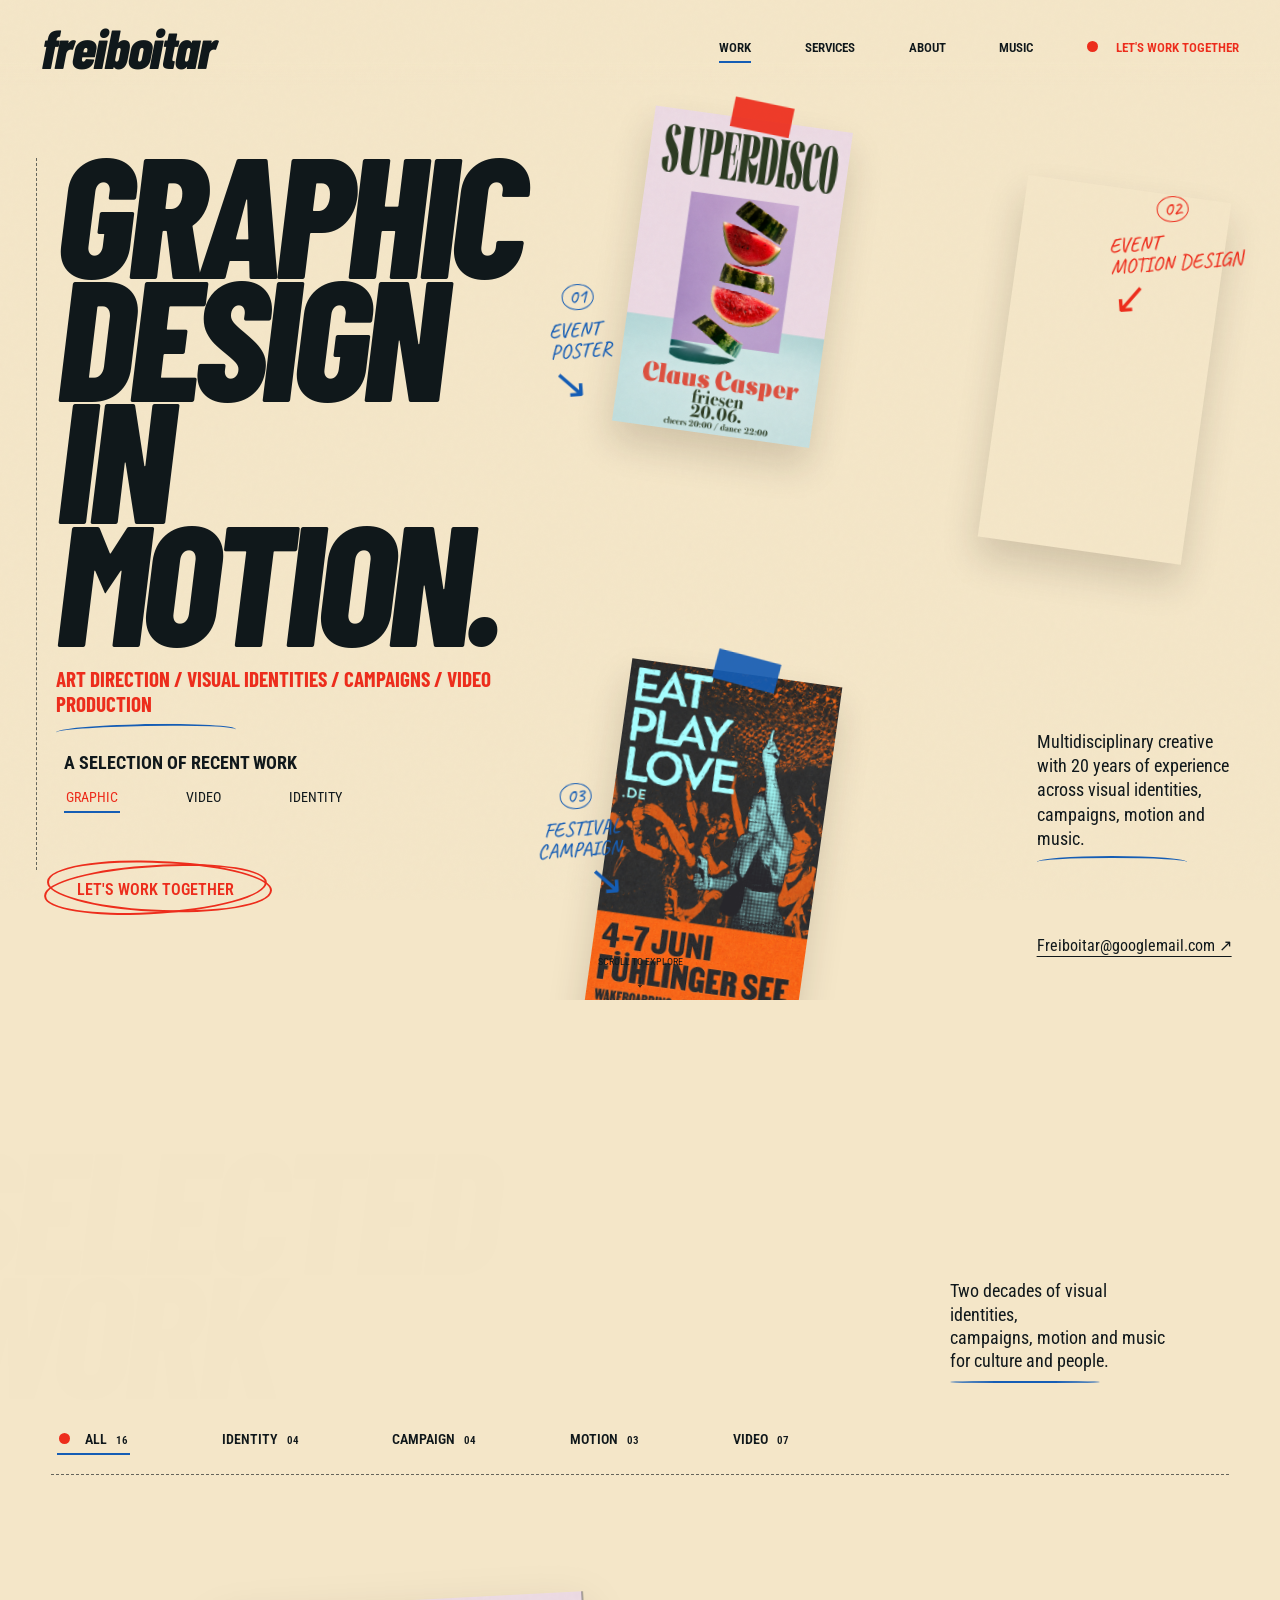
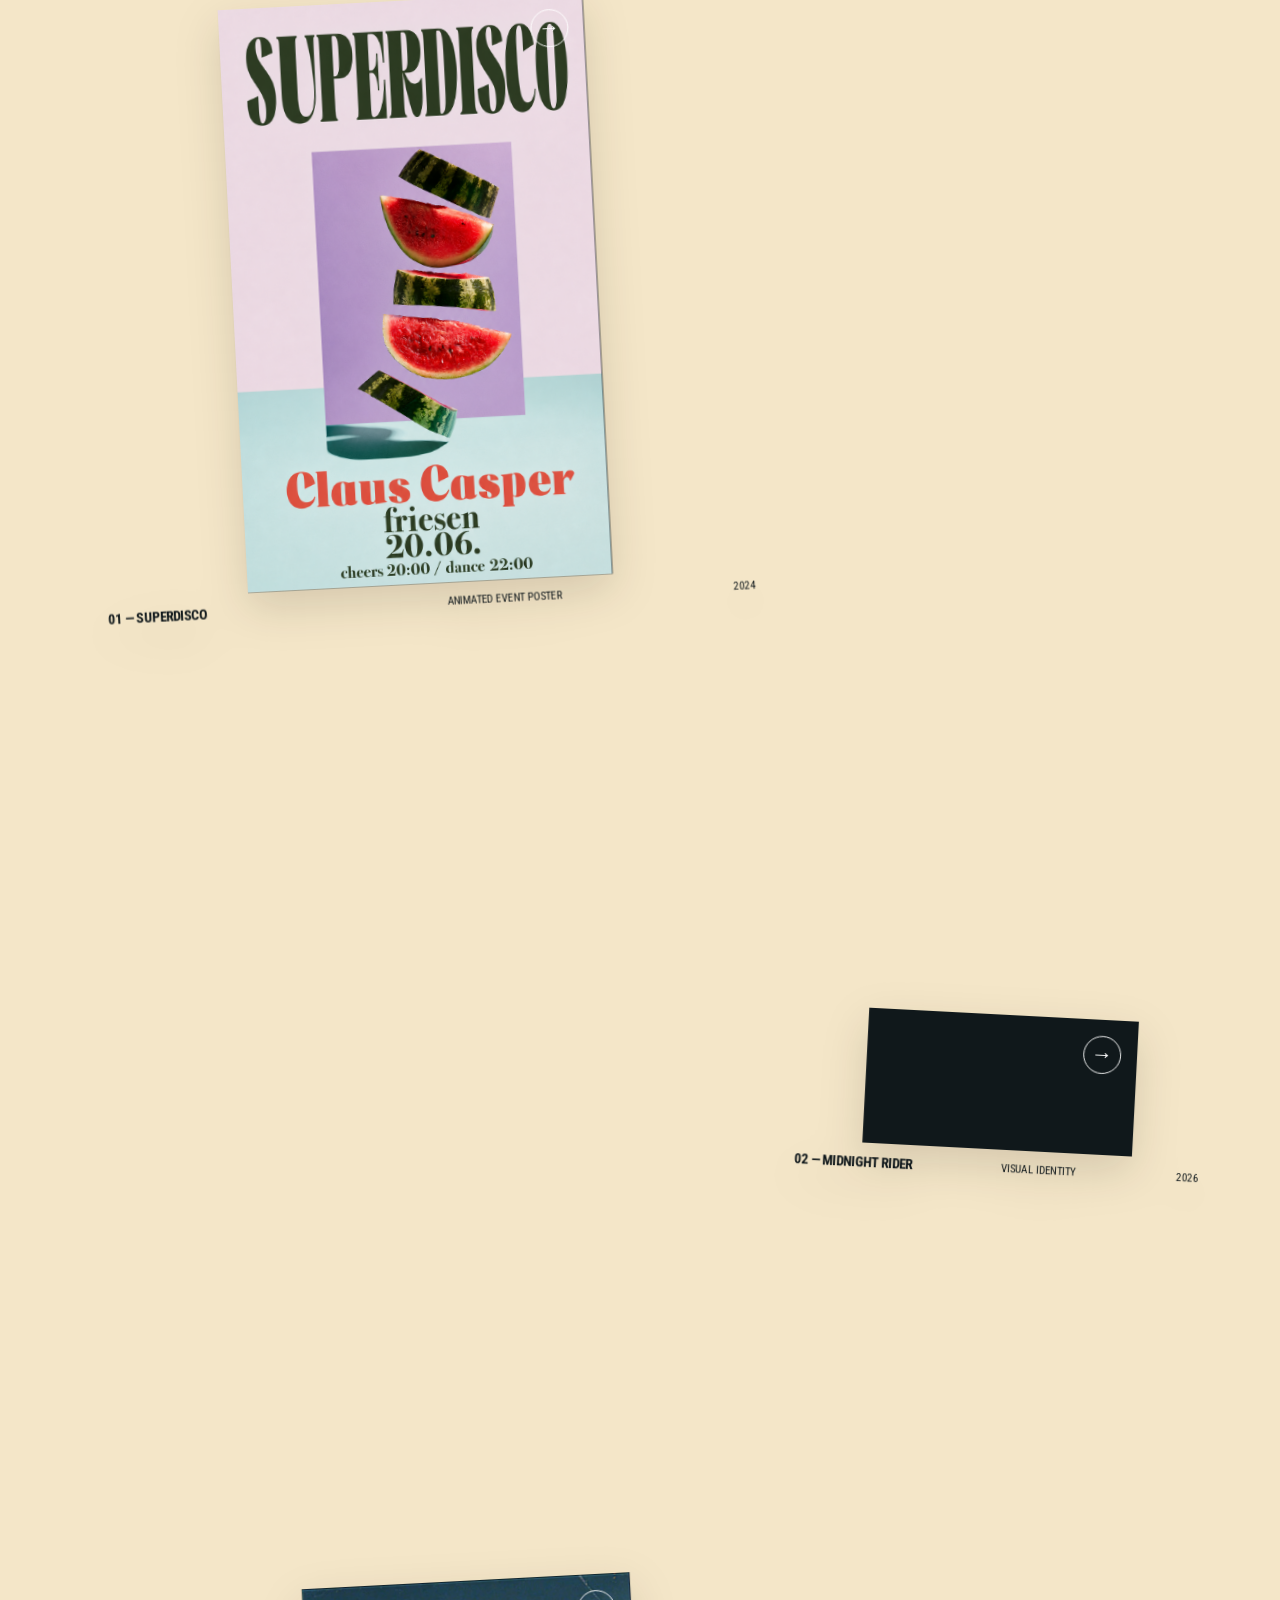
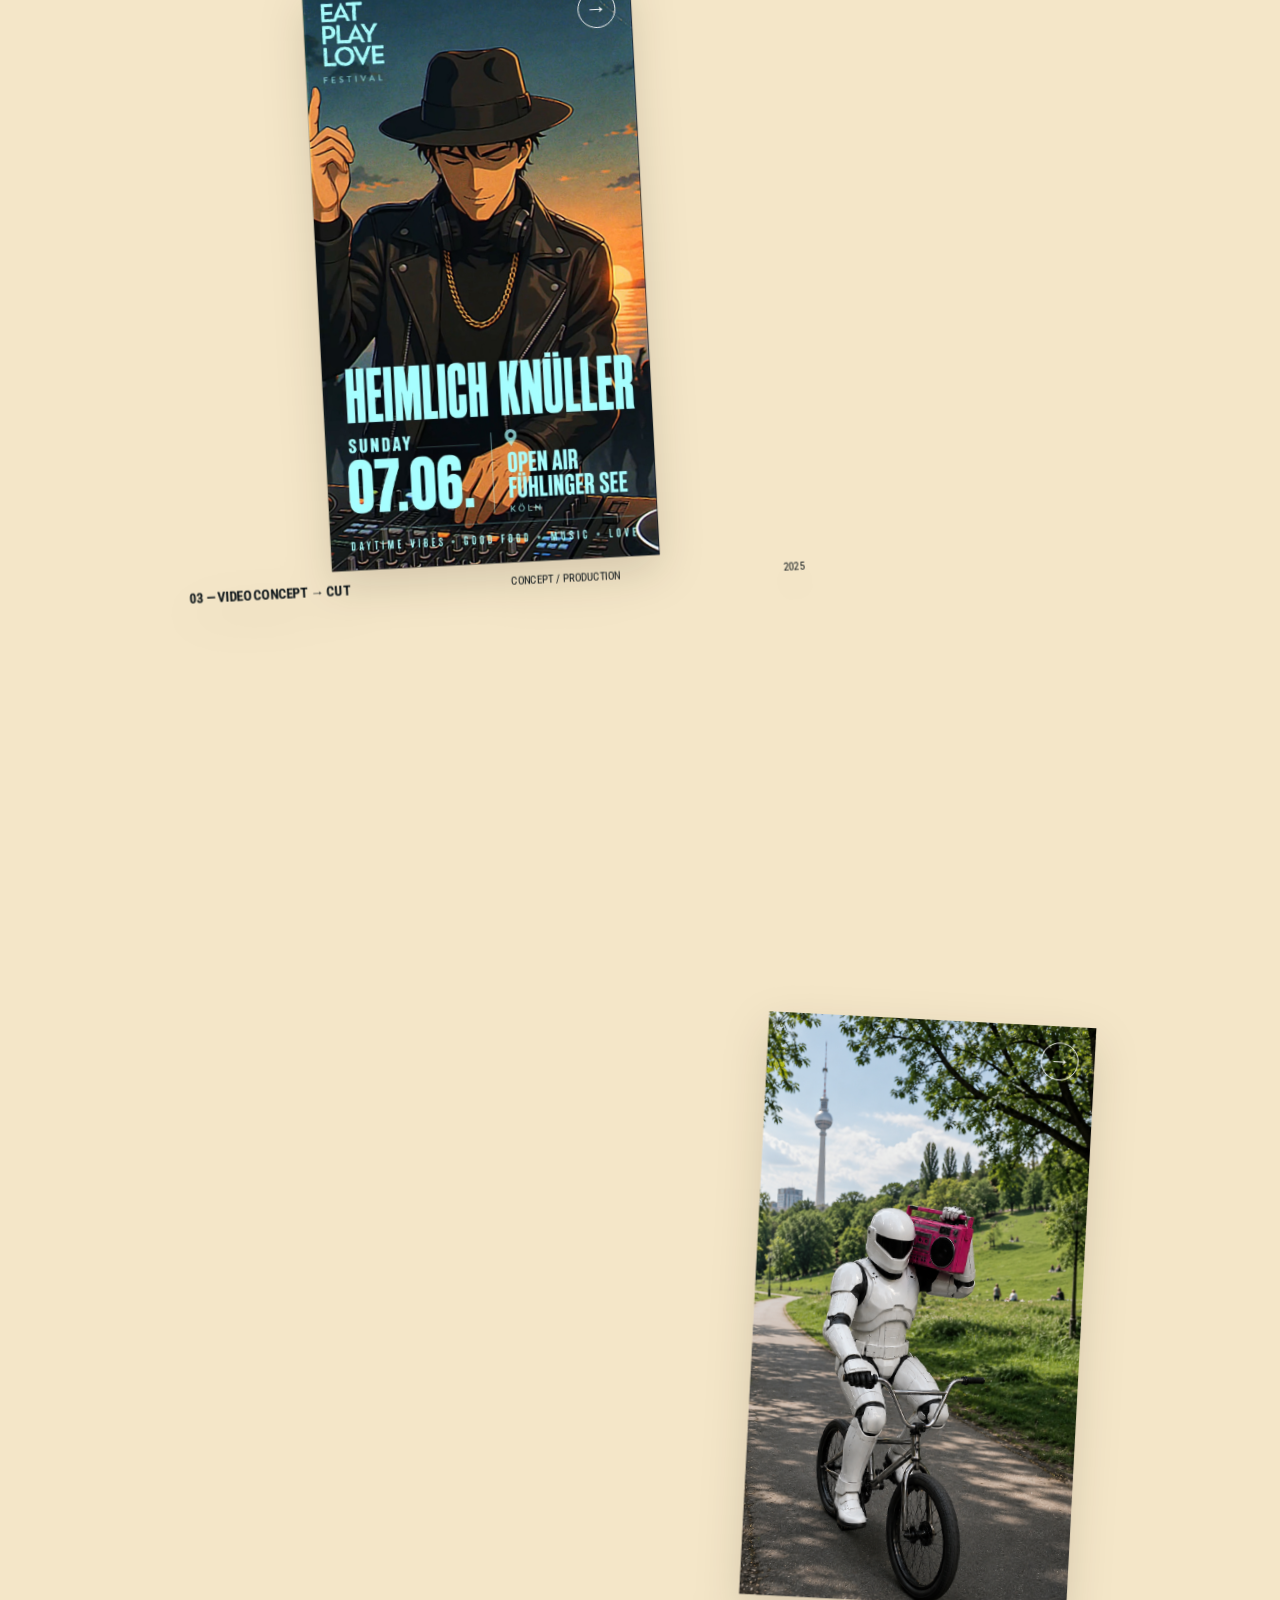
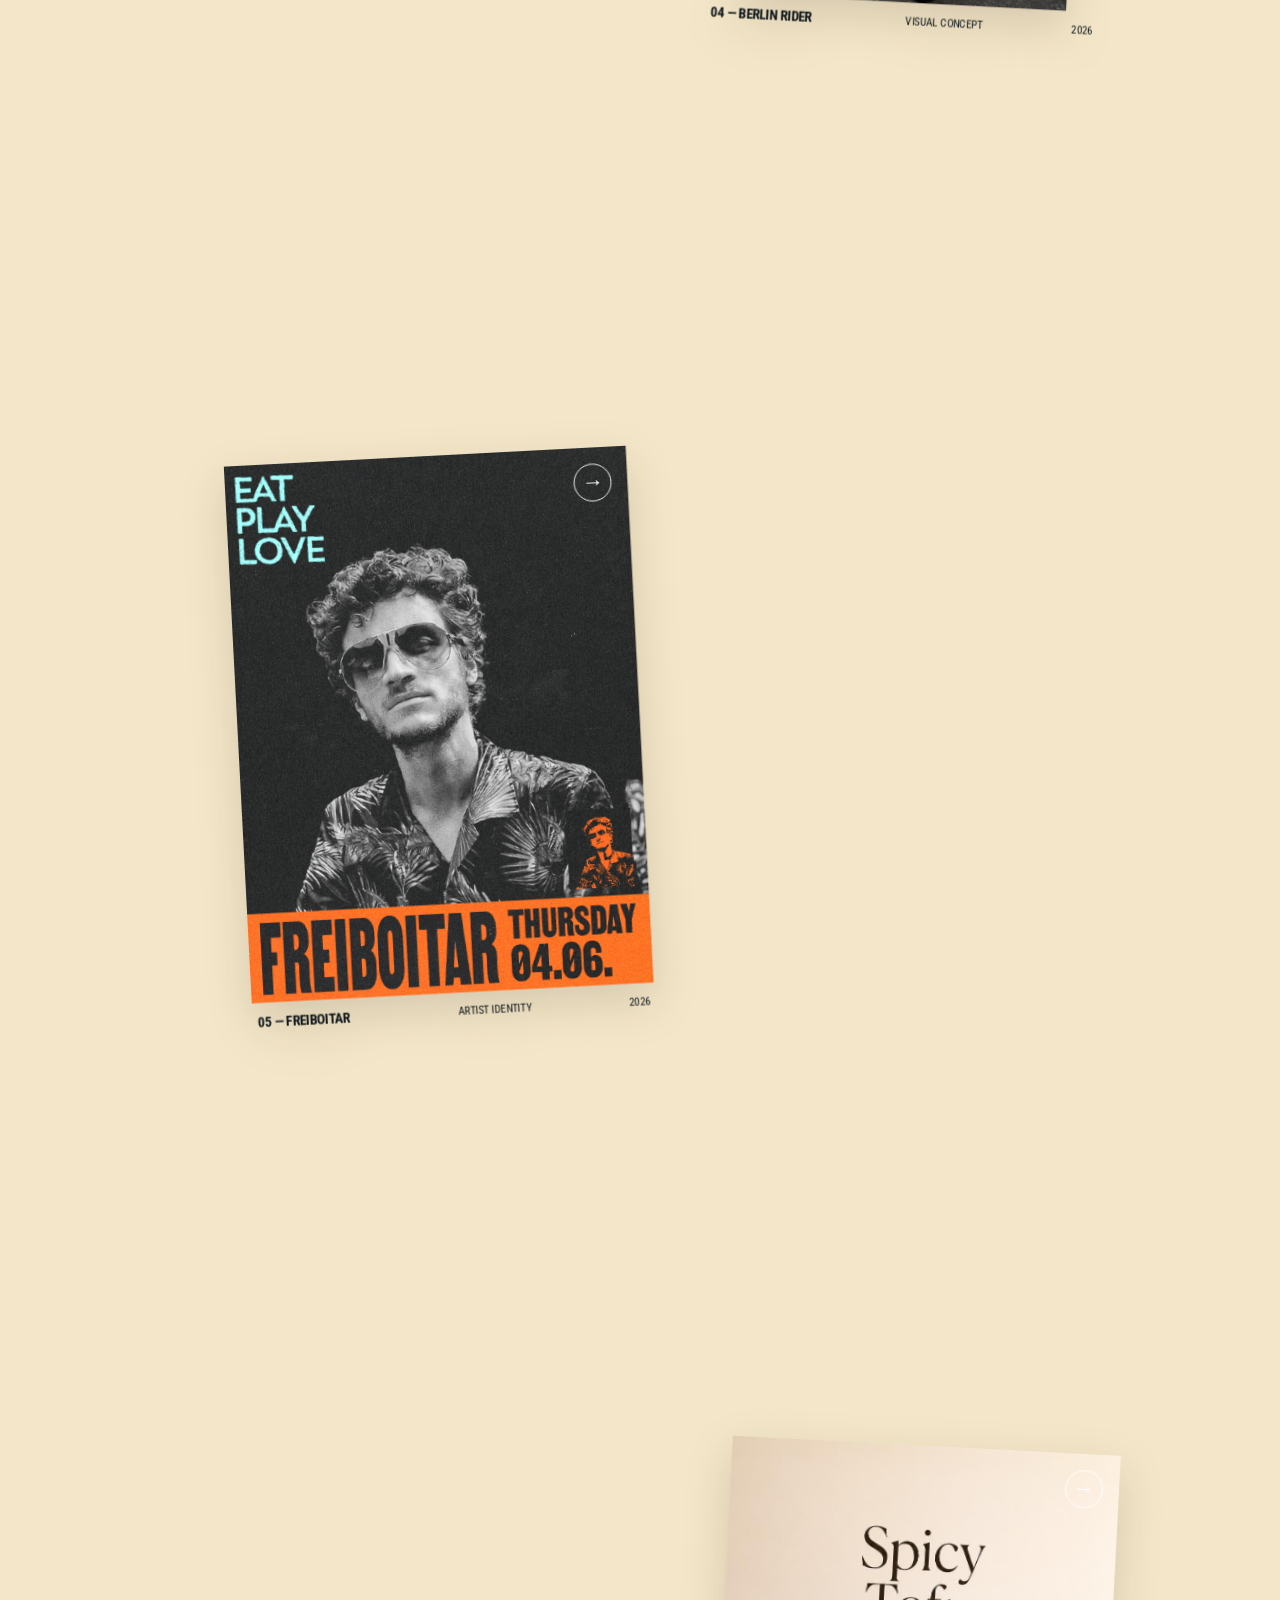
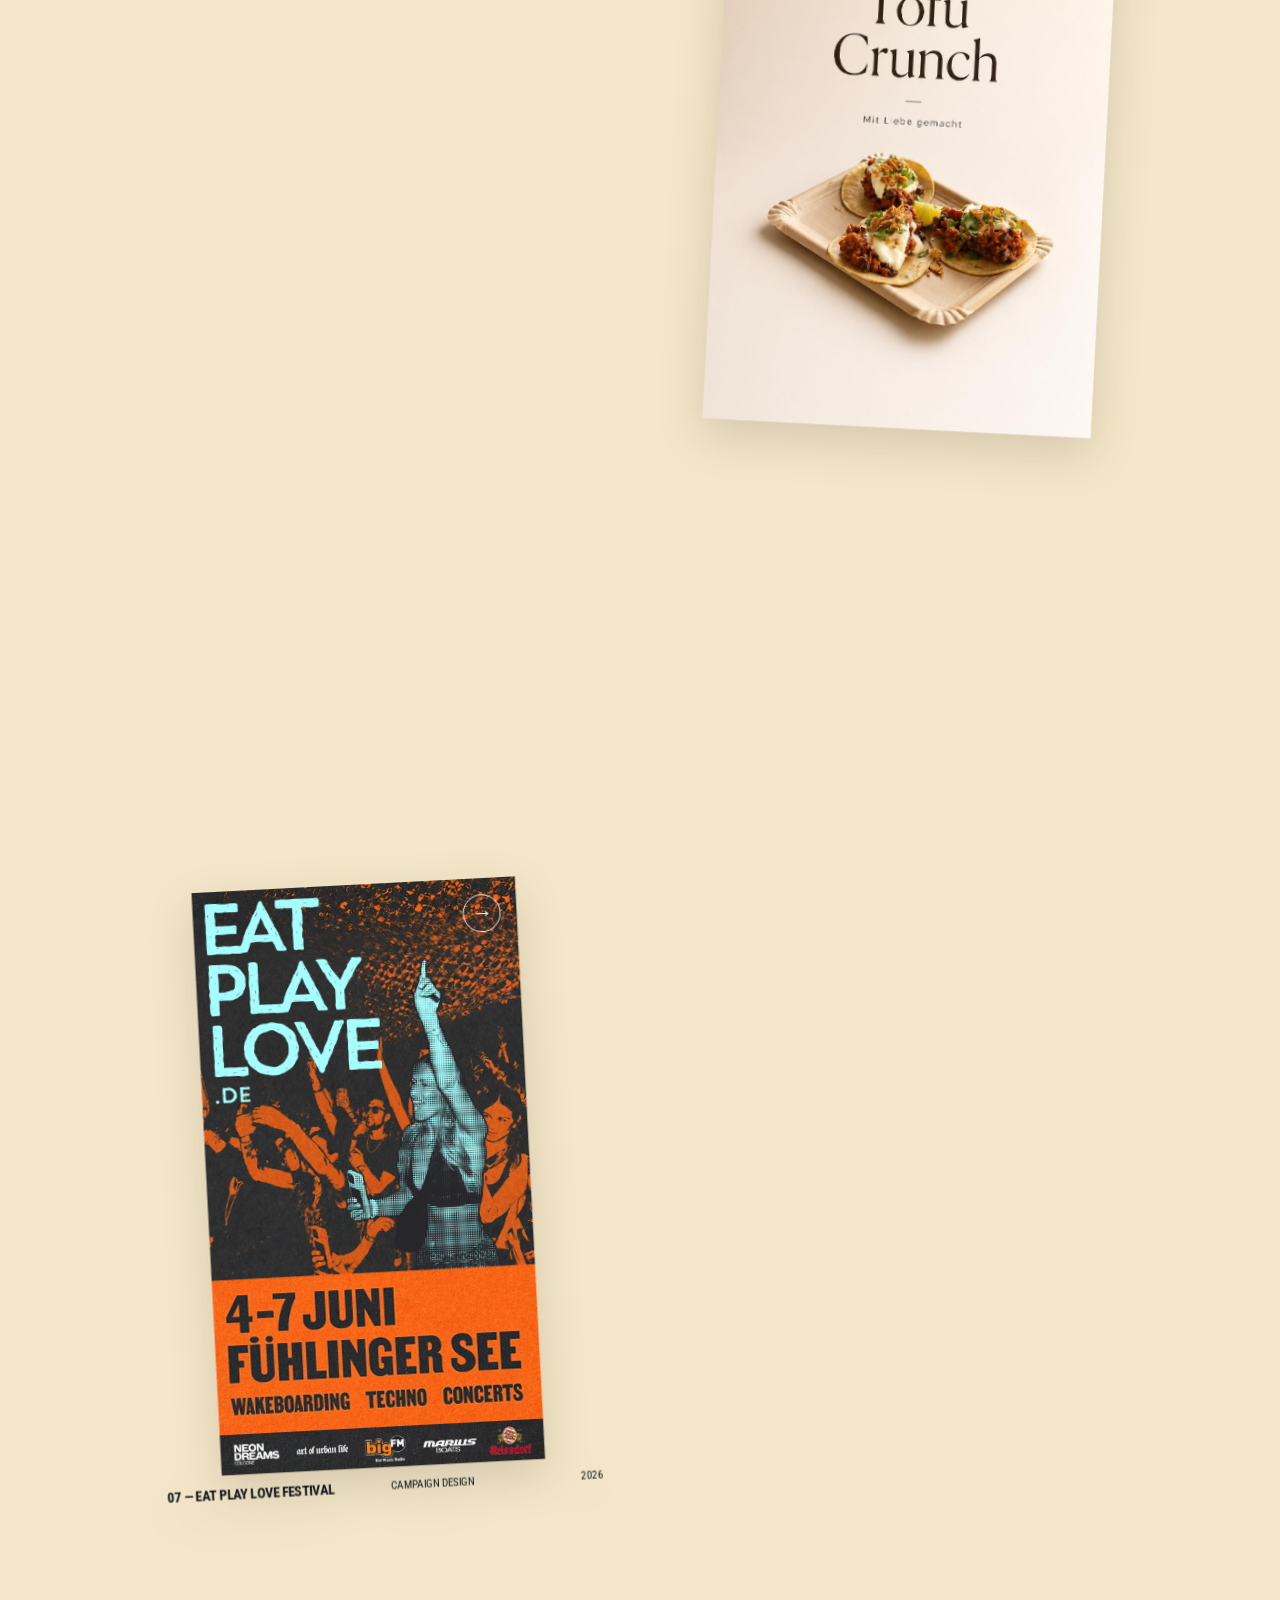
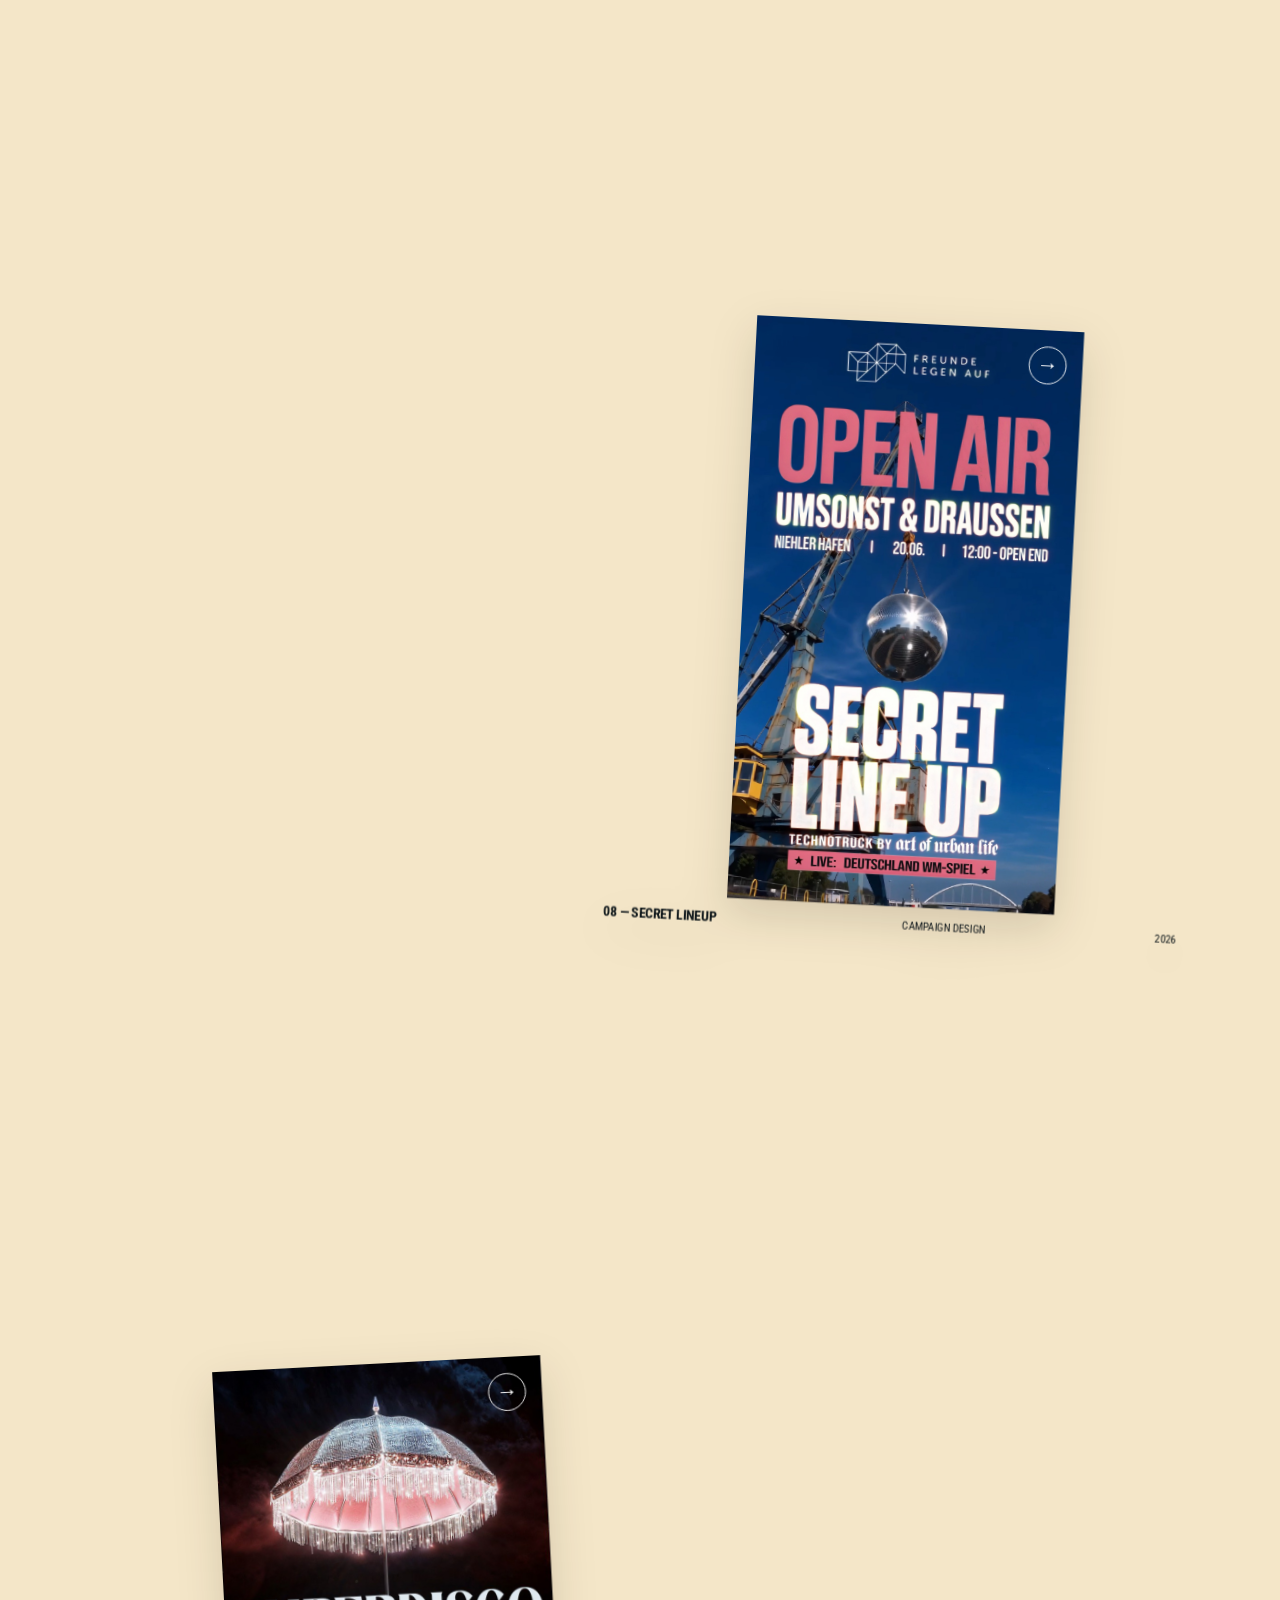
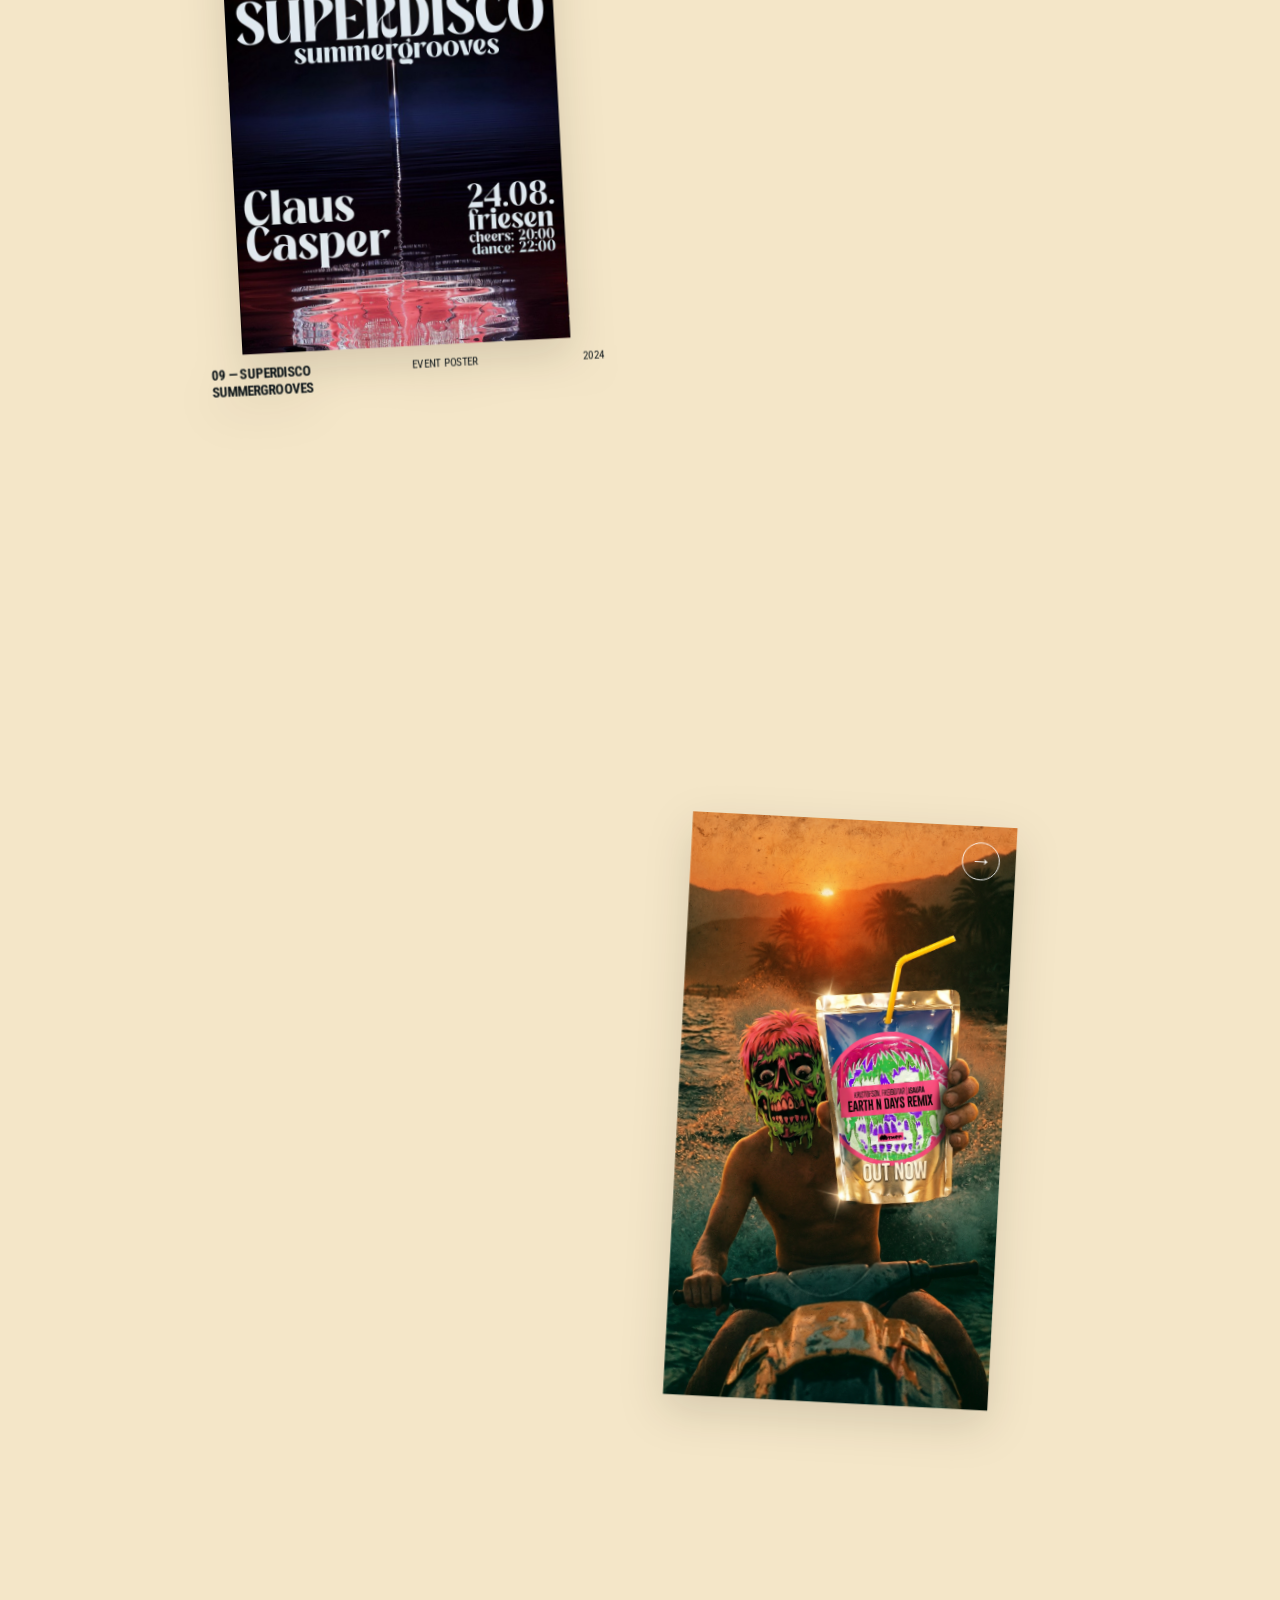
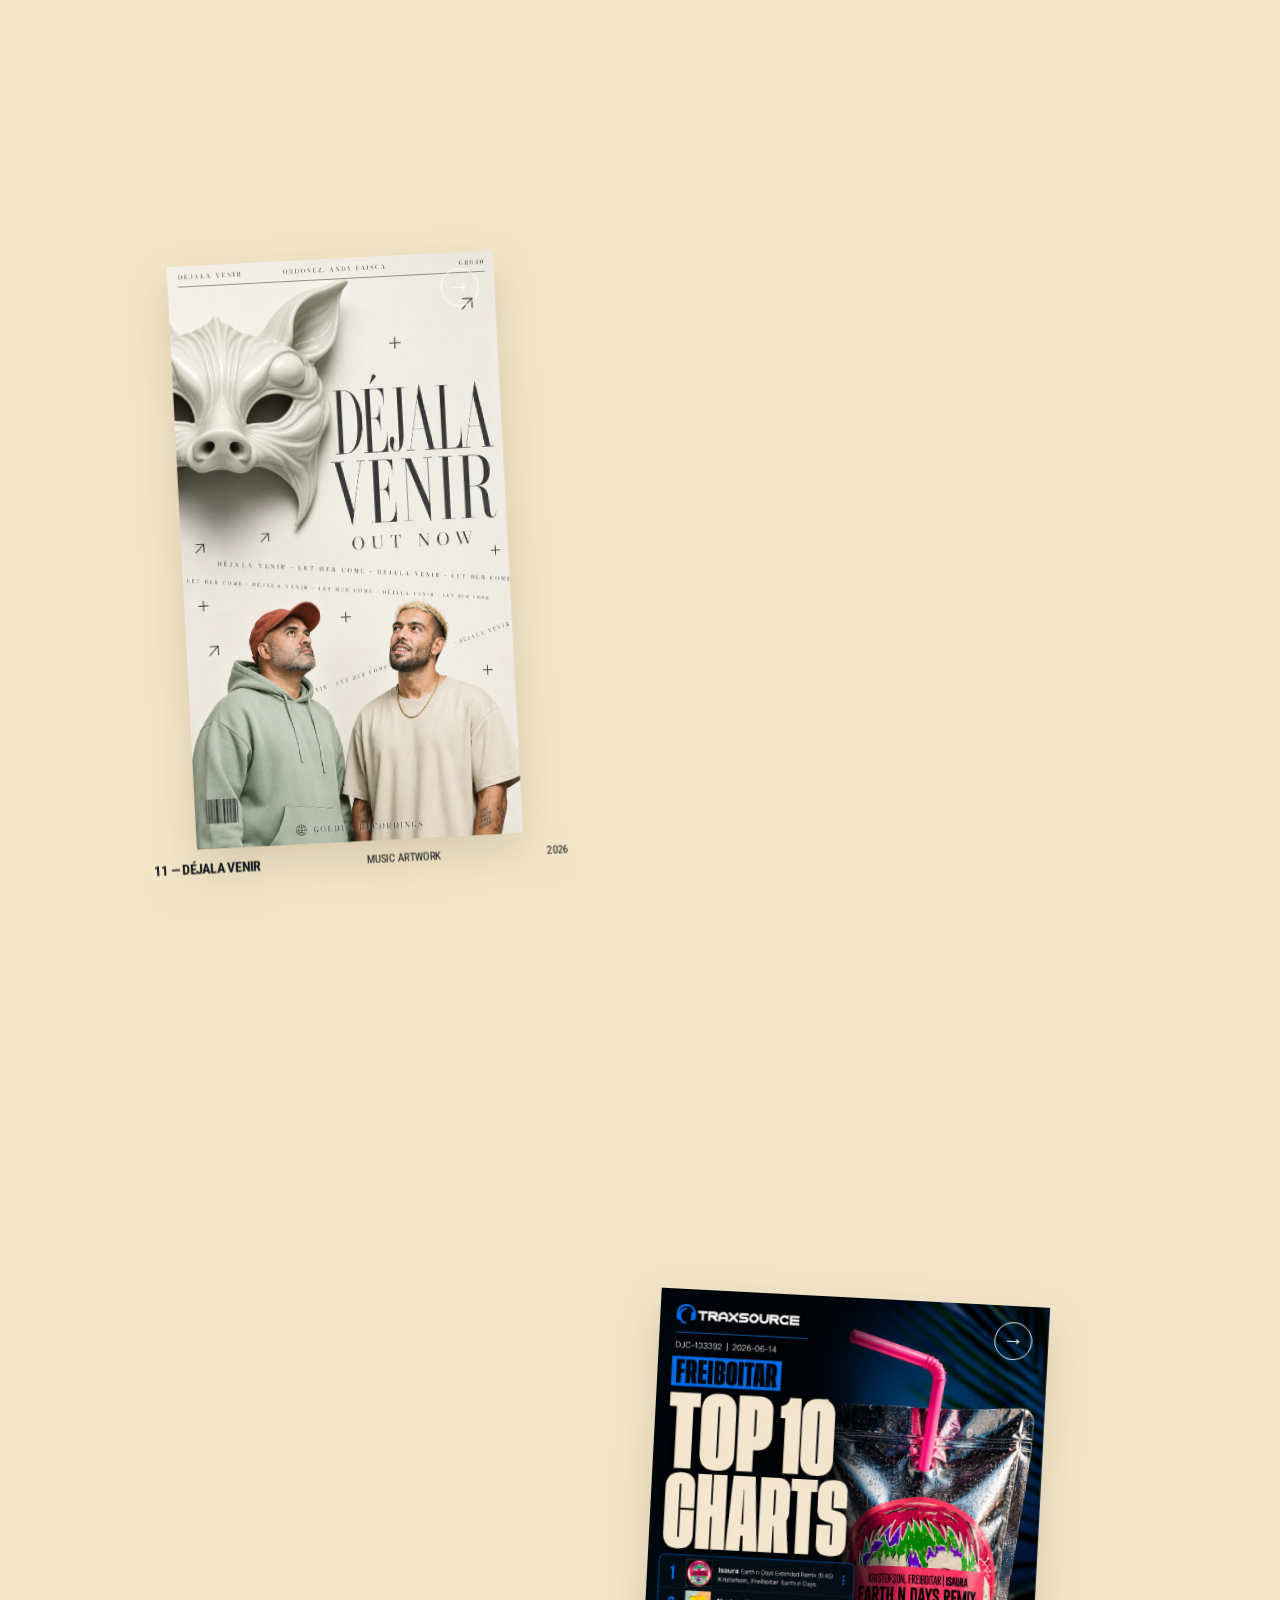
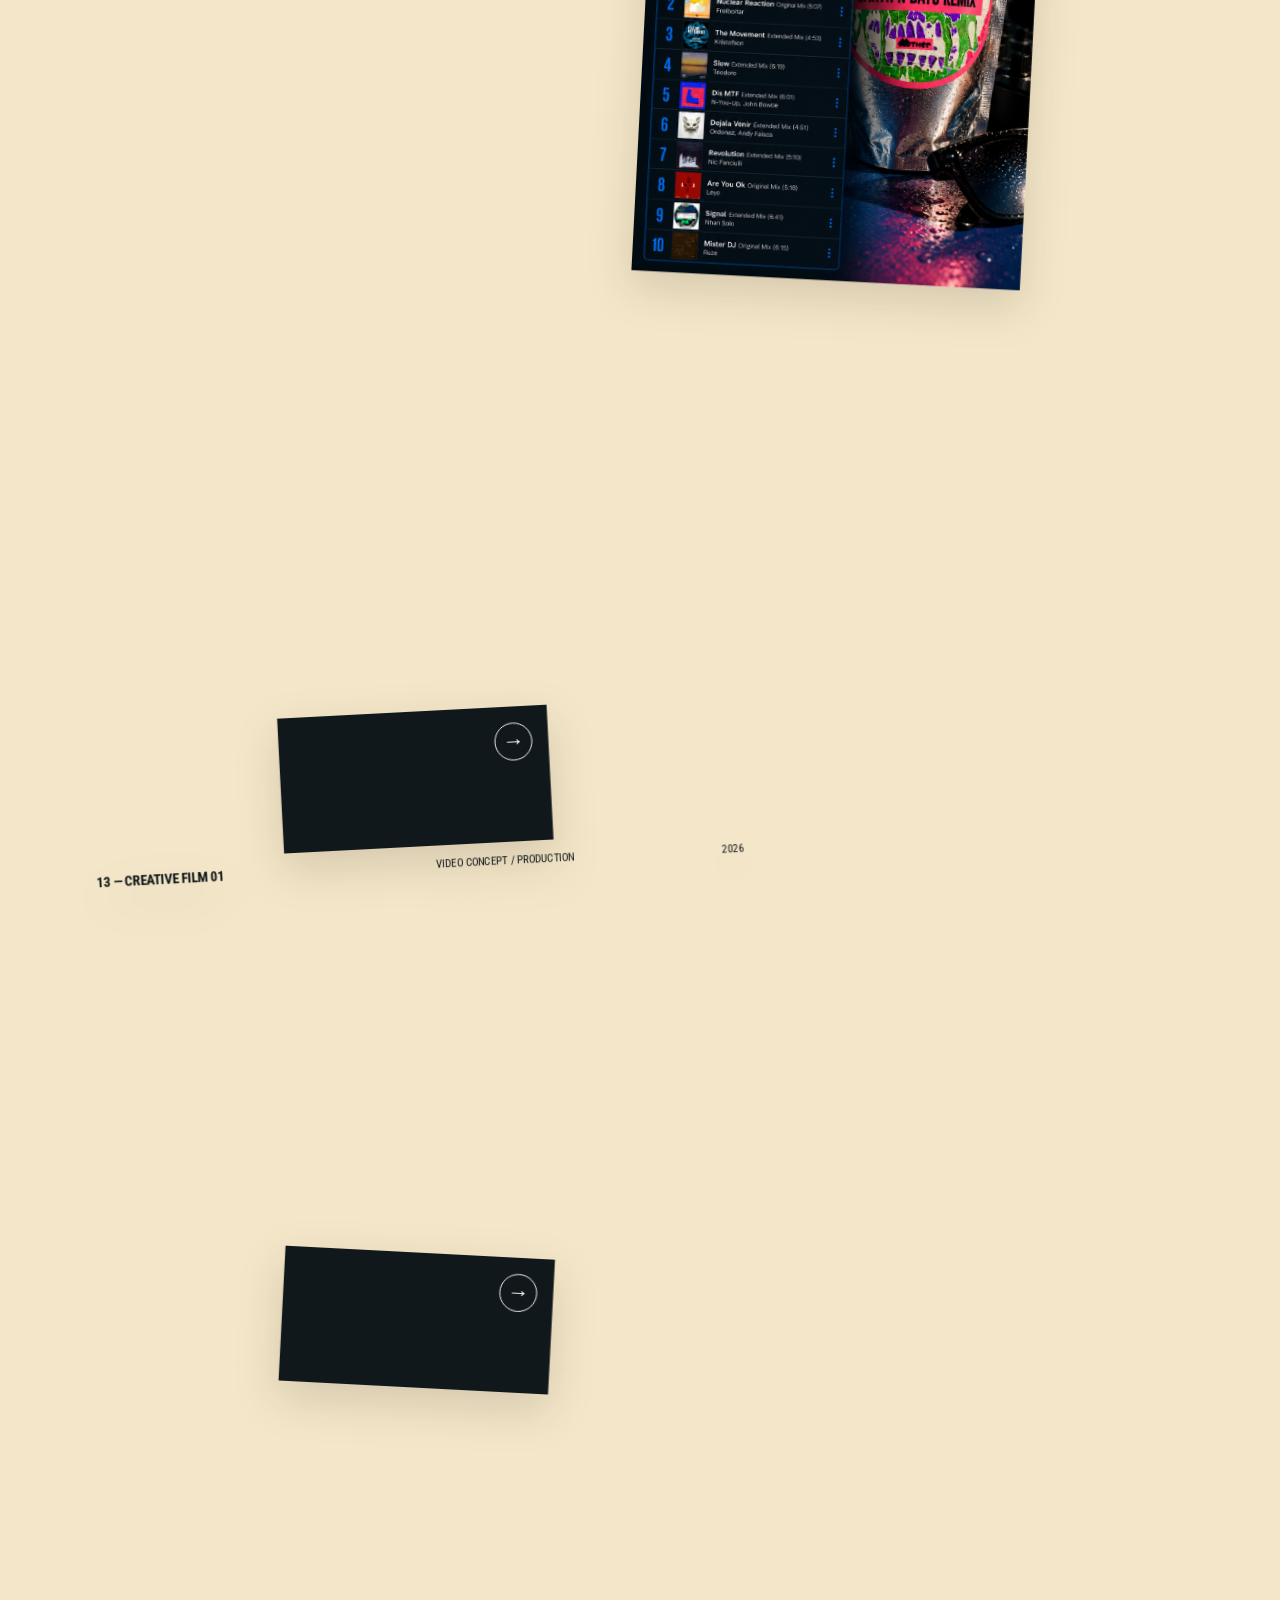
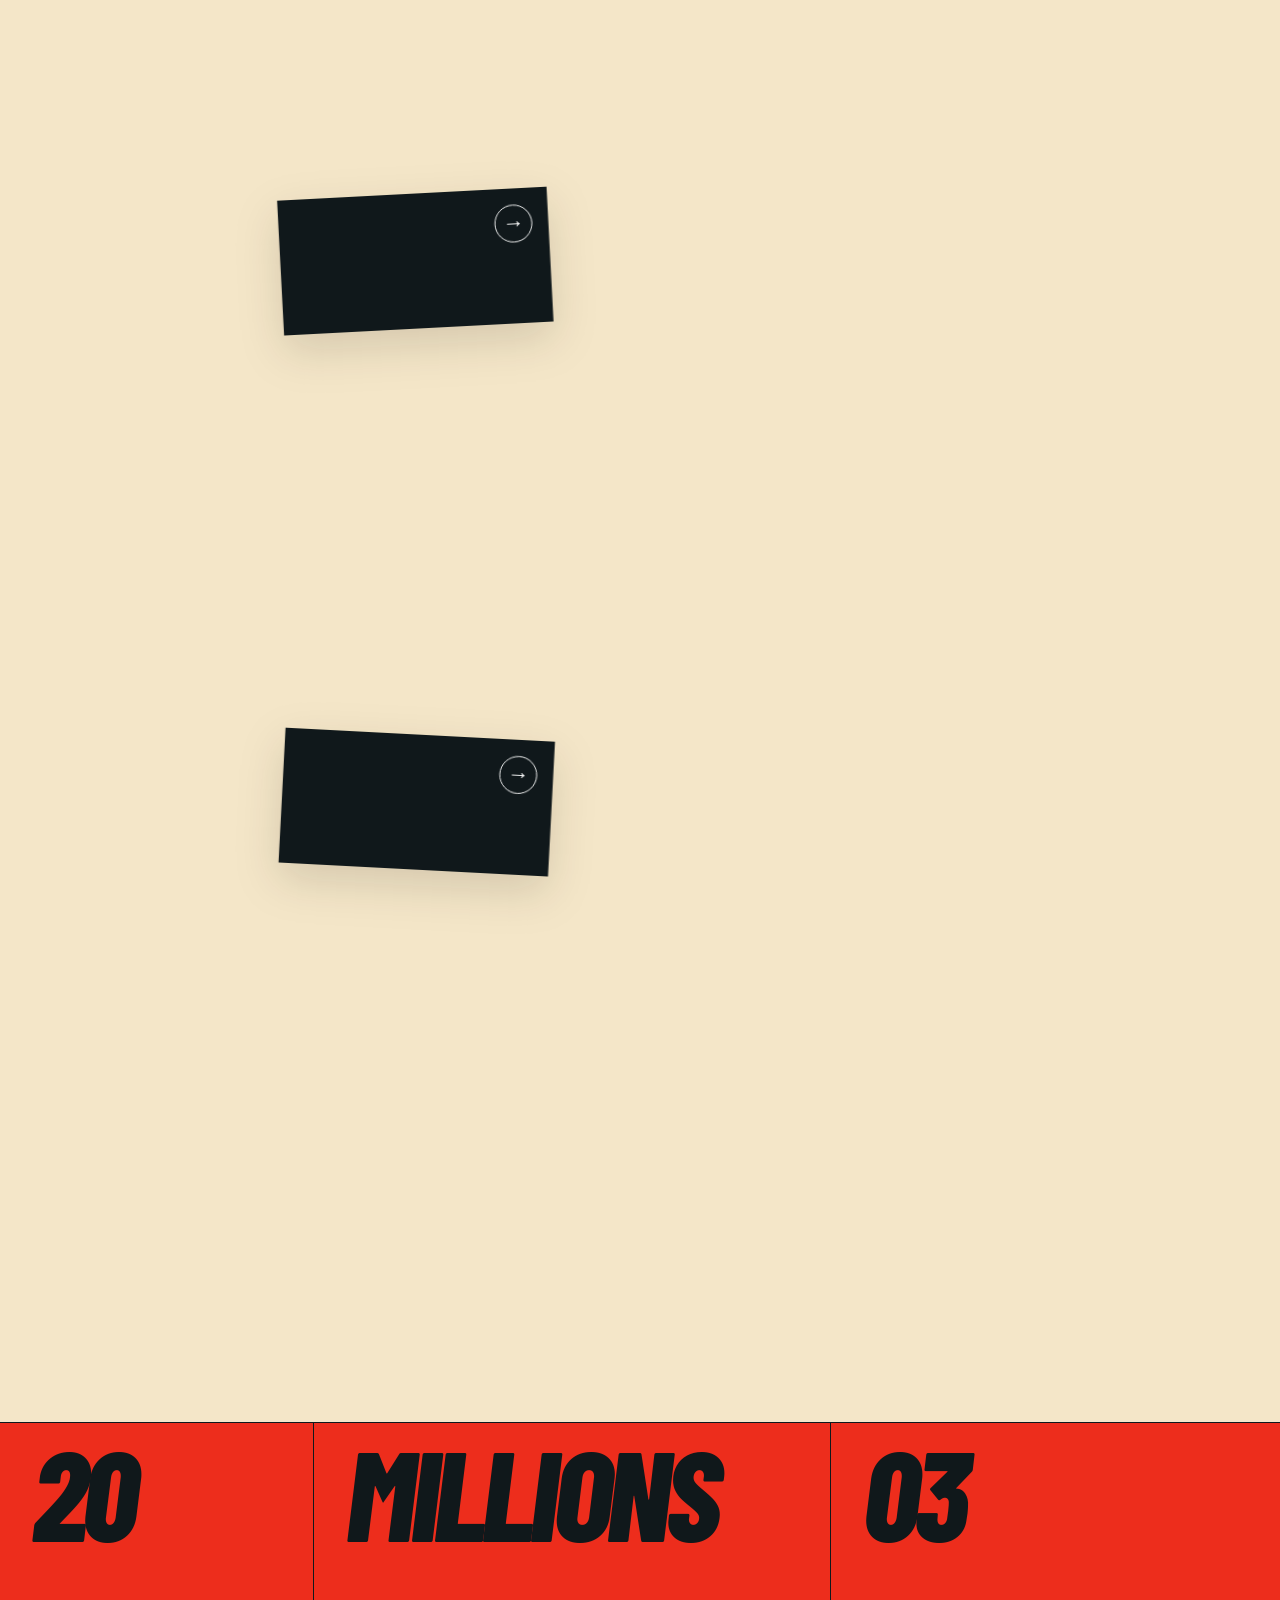
==== commit 72184472: "Open hero video in project lightbox" ====
--- a/index.html
+++ b/index.html
@@ -153,6 +153,6 @@
 
     <script src="assets/vendor/gsap.min.js"></script>
     <script src="assets/vendor/ScrollTrigger.min.js"></script>
-    <script src="script.js?v=6"></script>
+    <script src="script.js?v=8"></script>
   </body>
 </html>
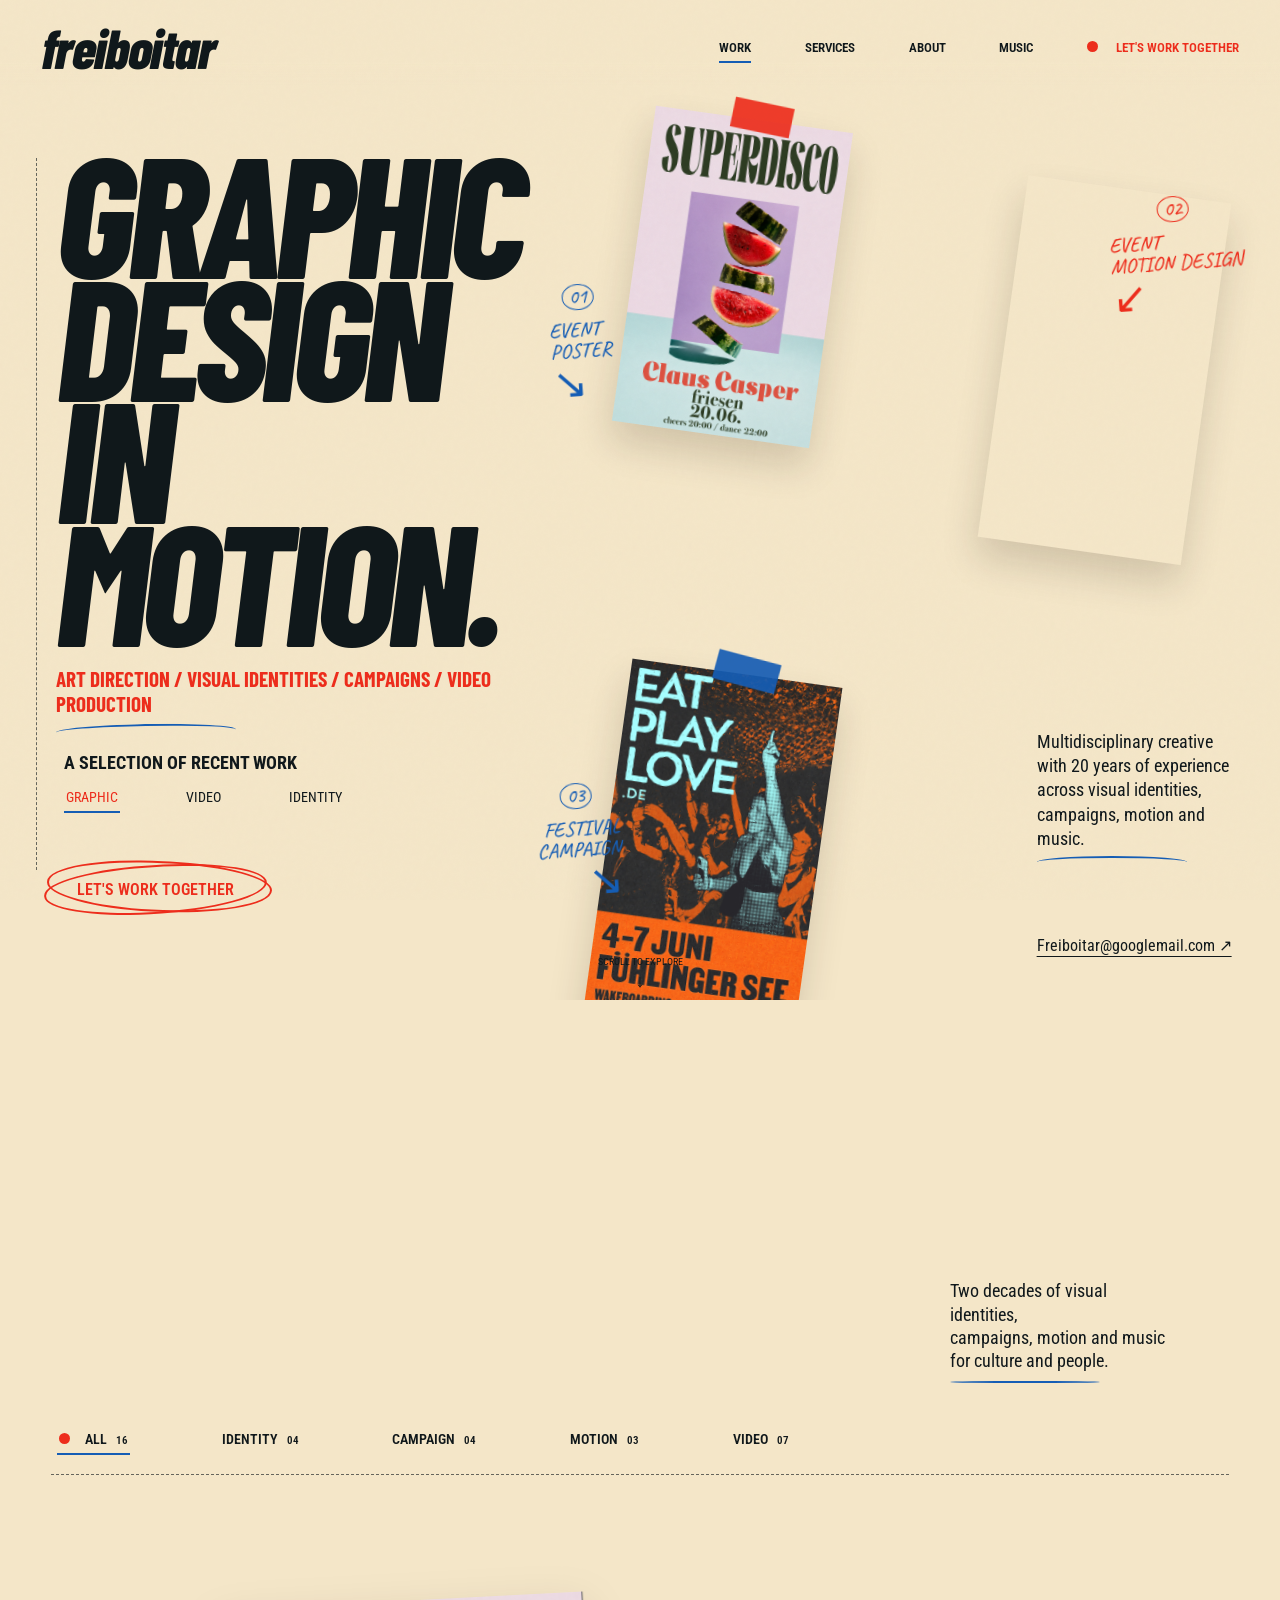
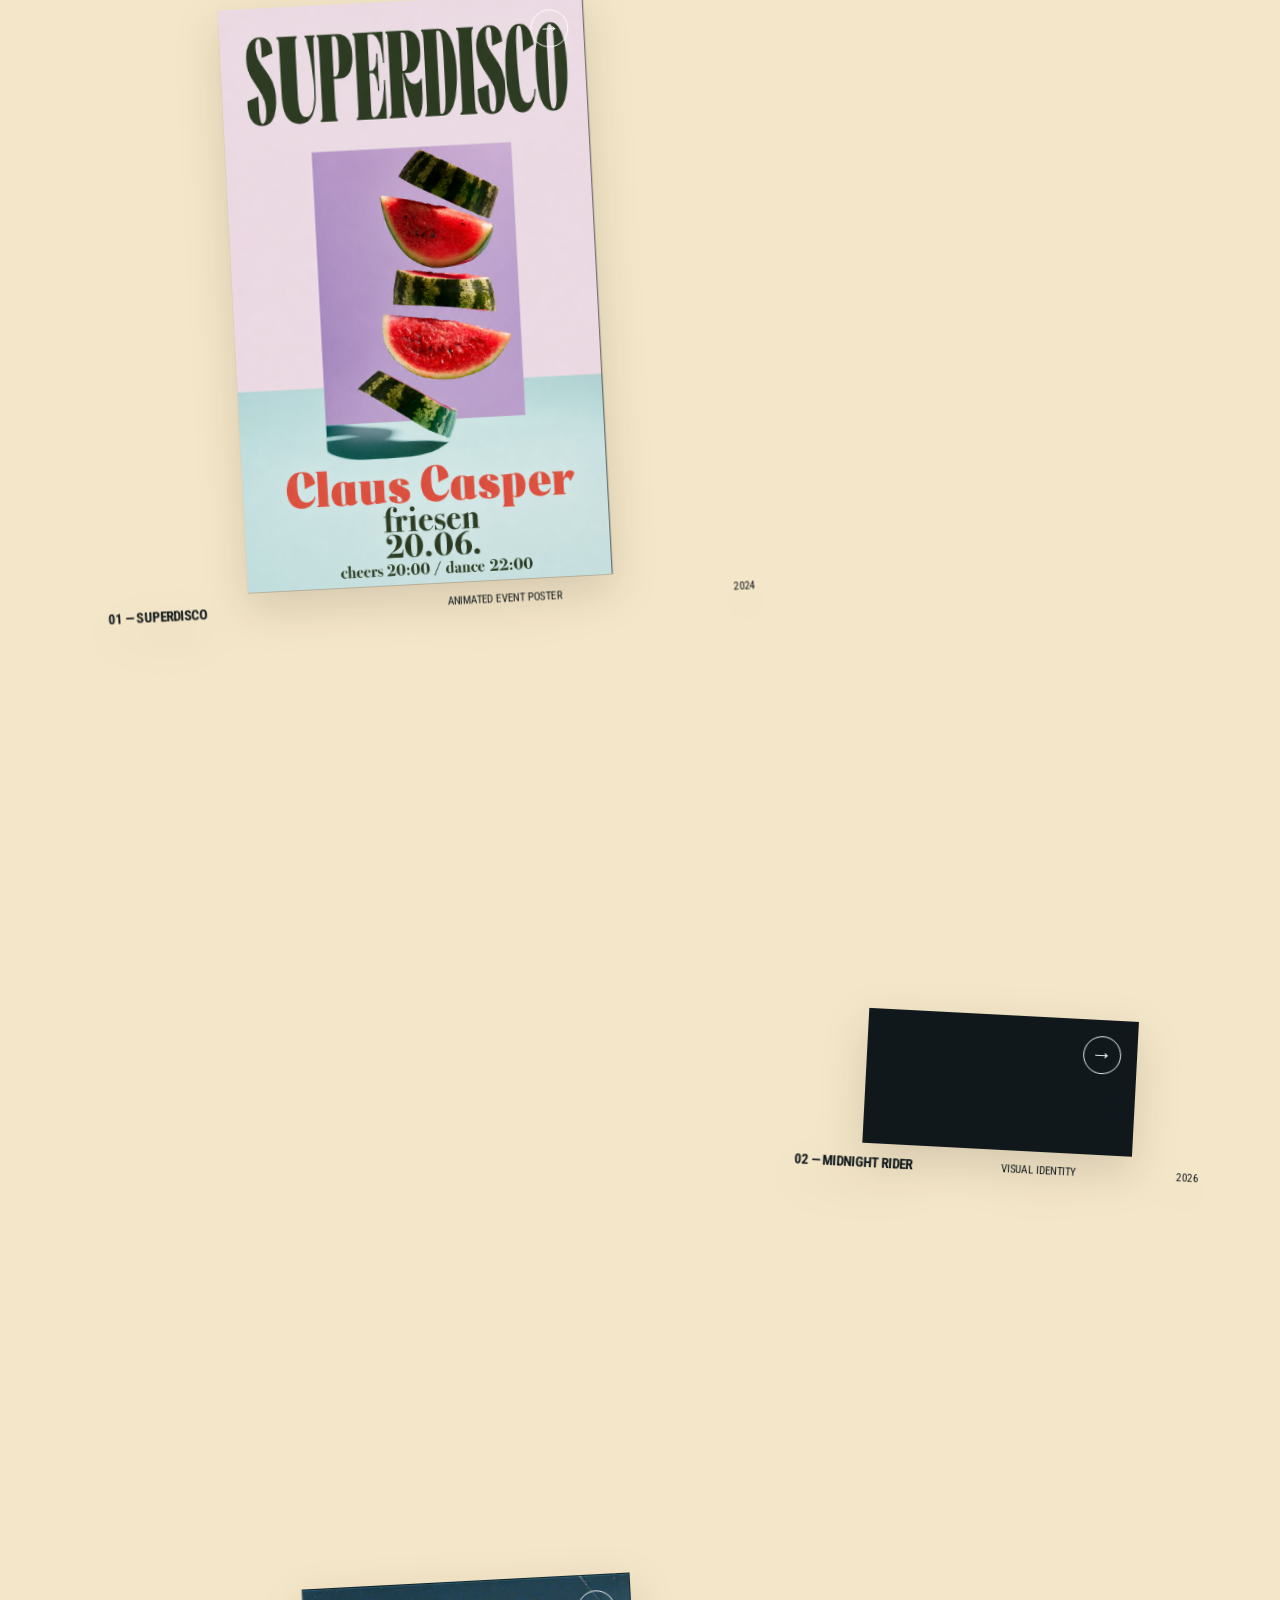
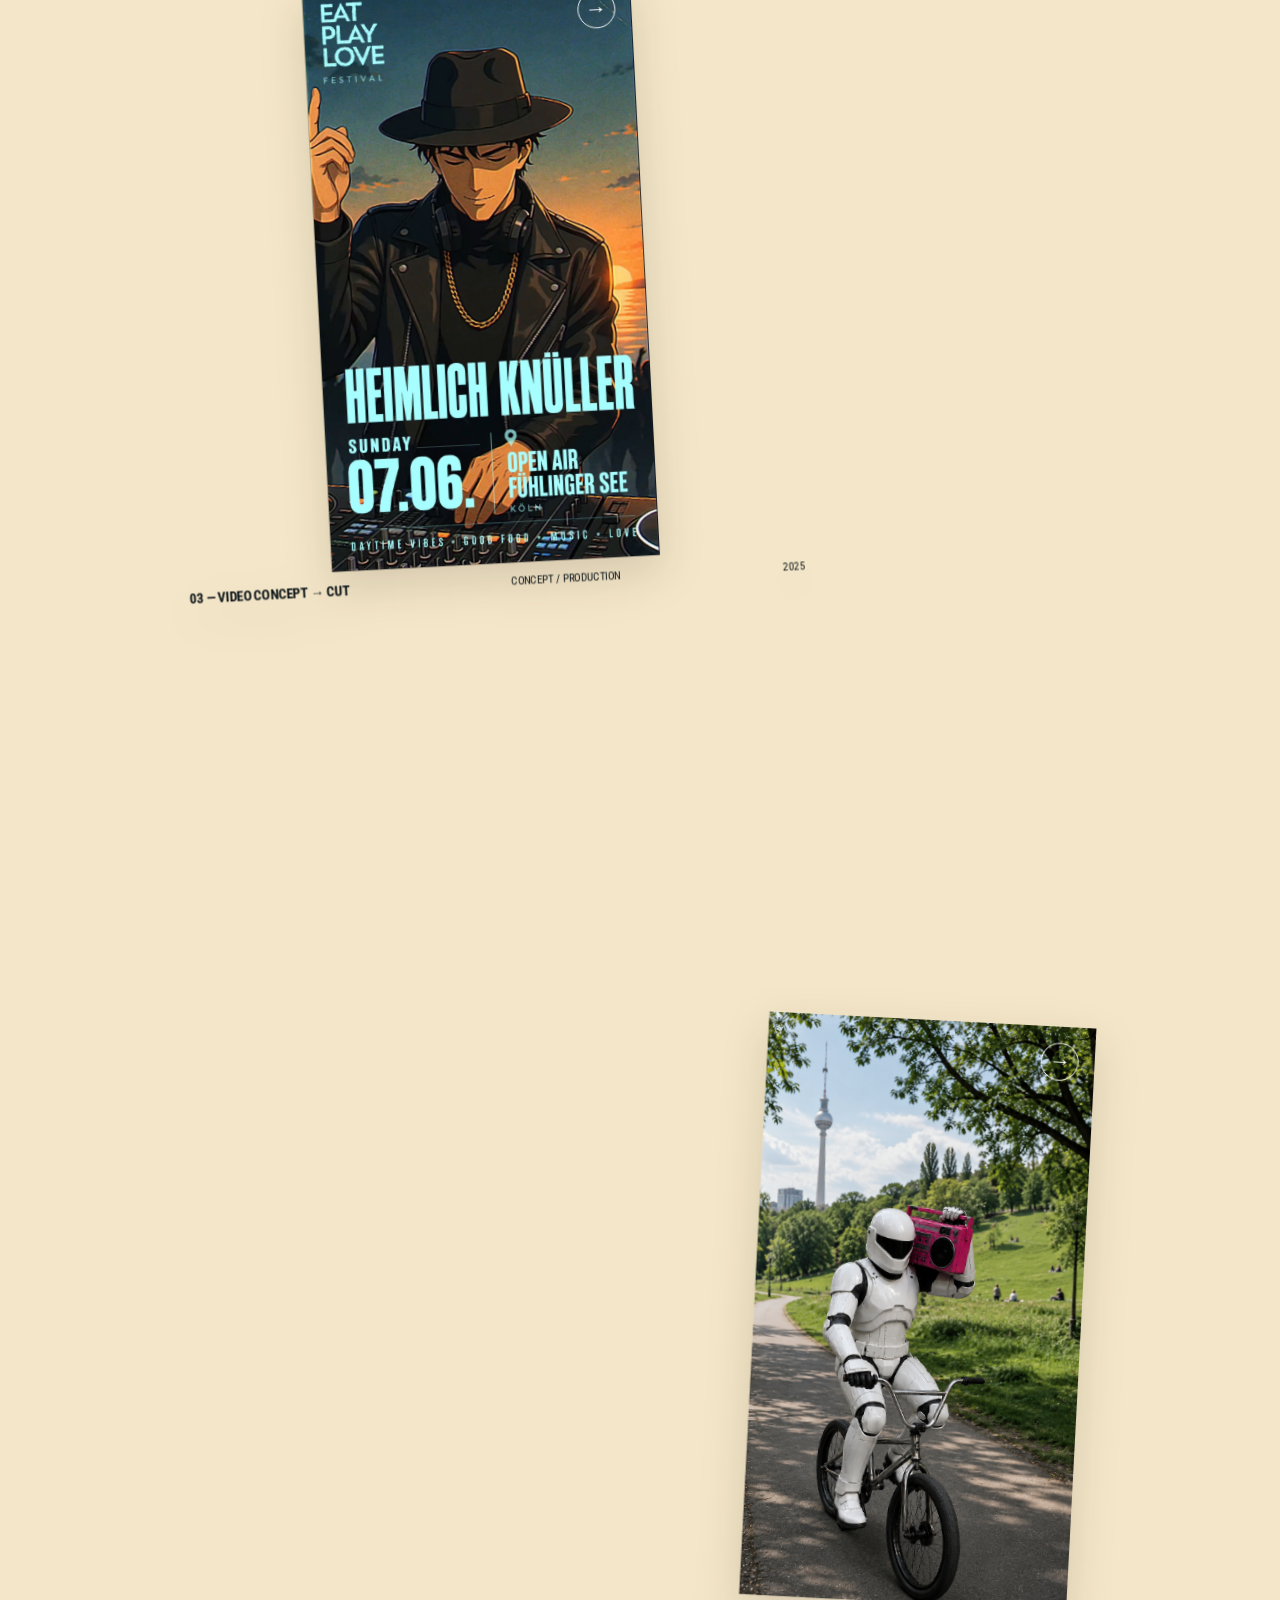
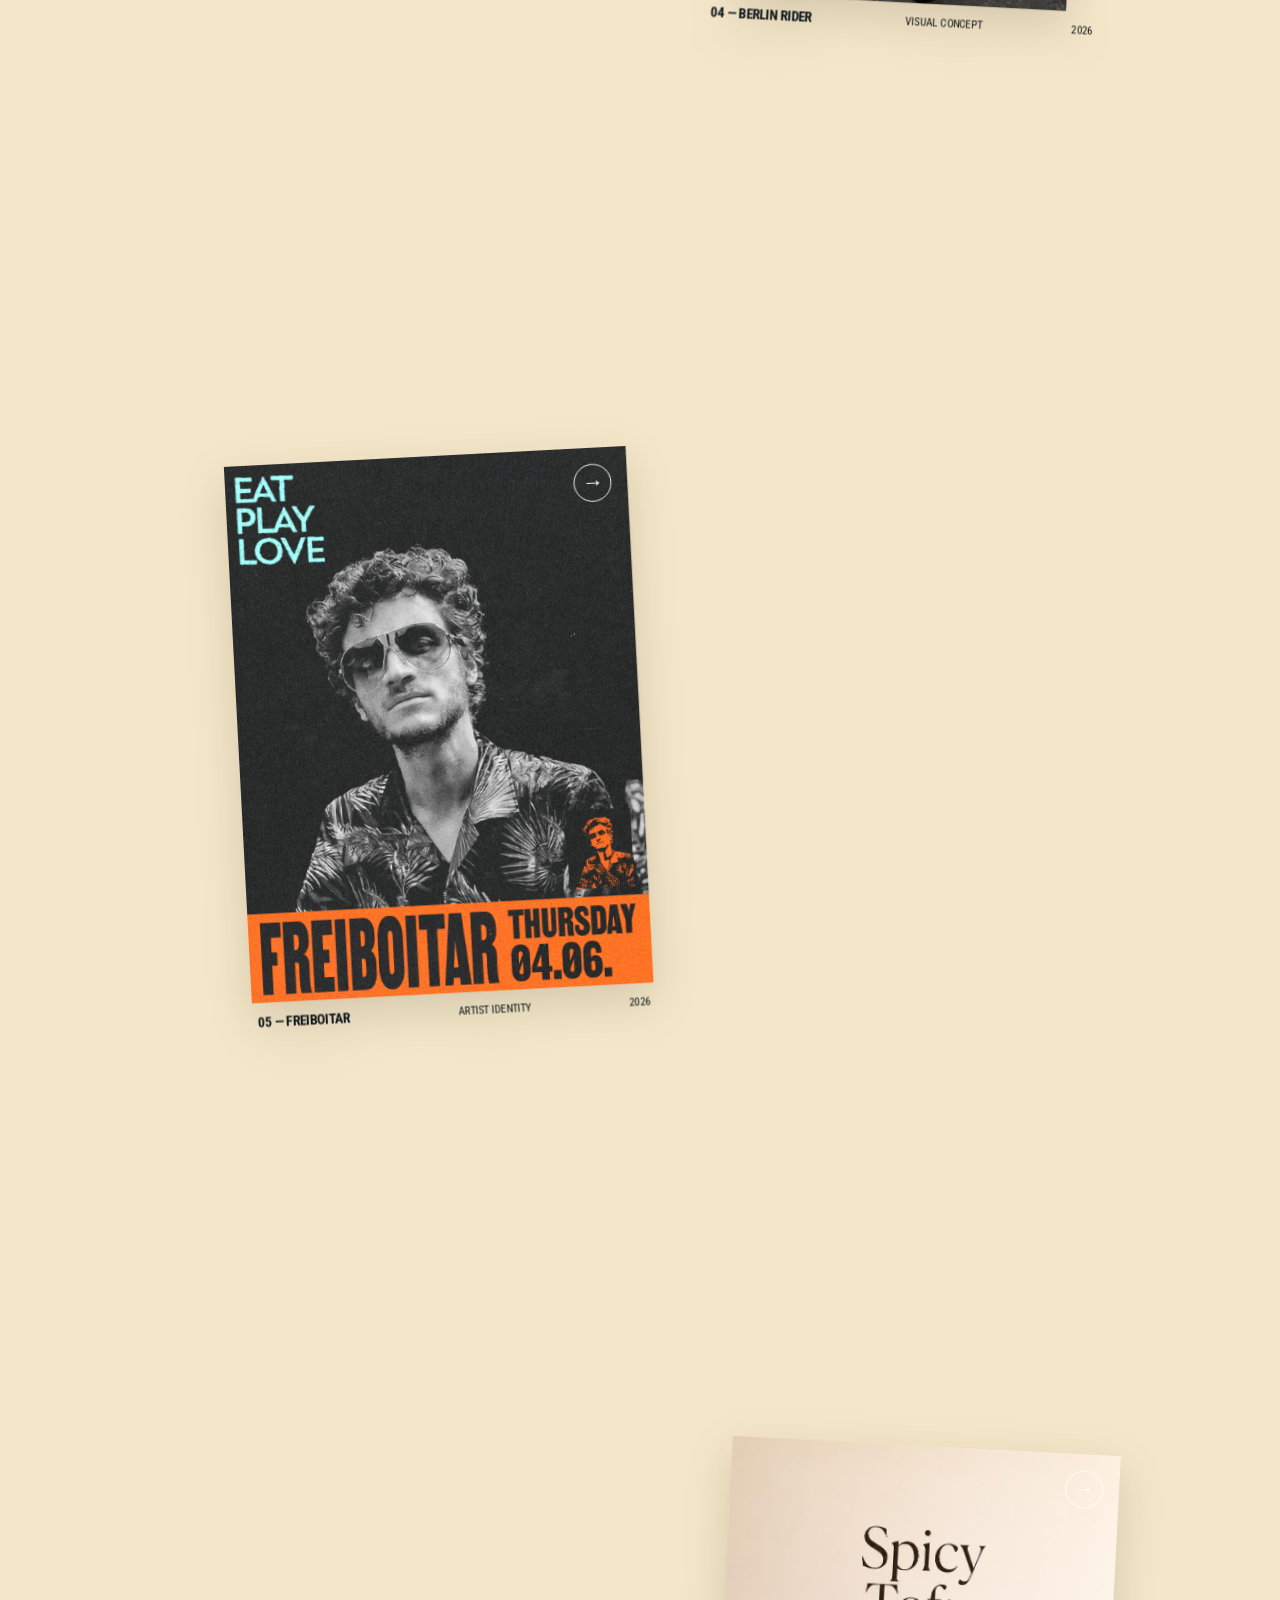
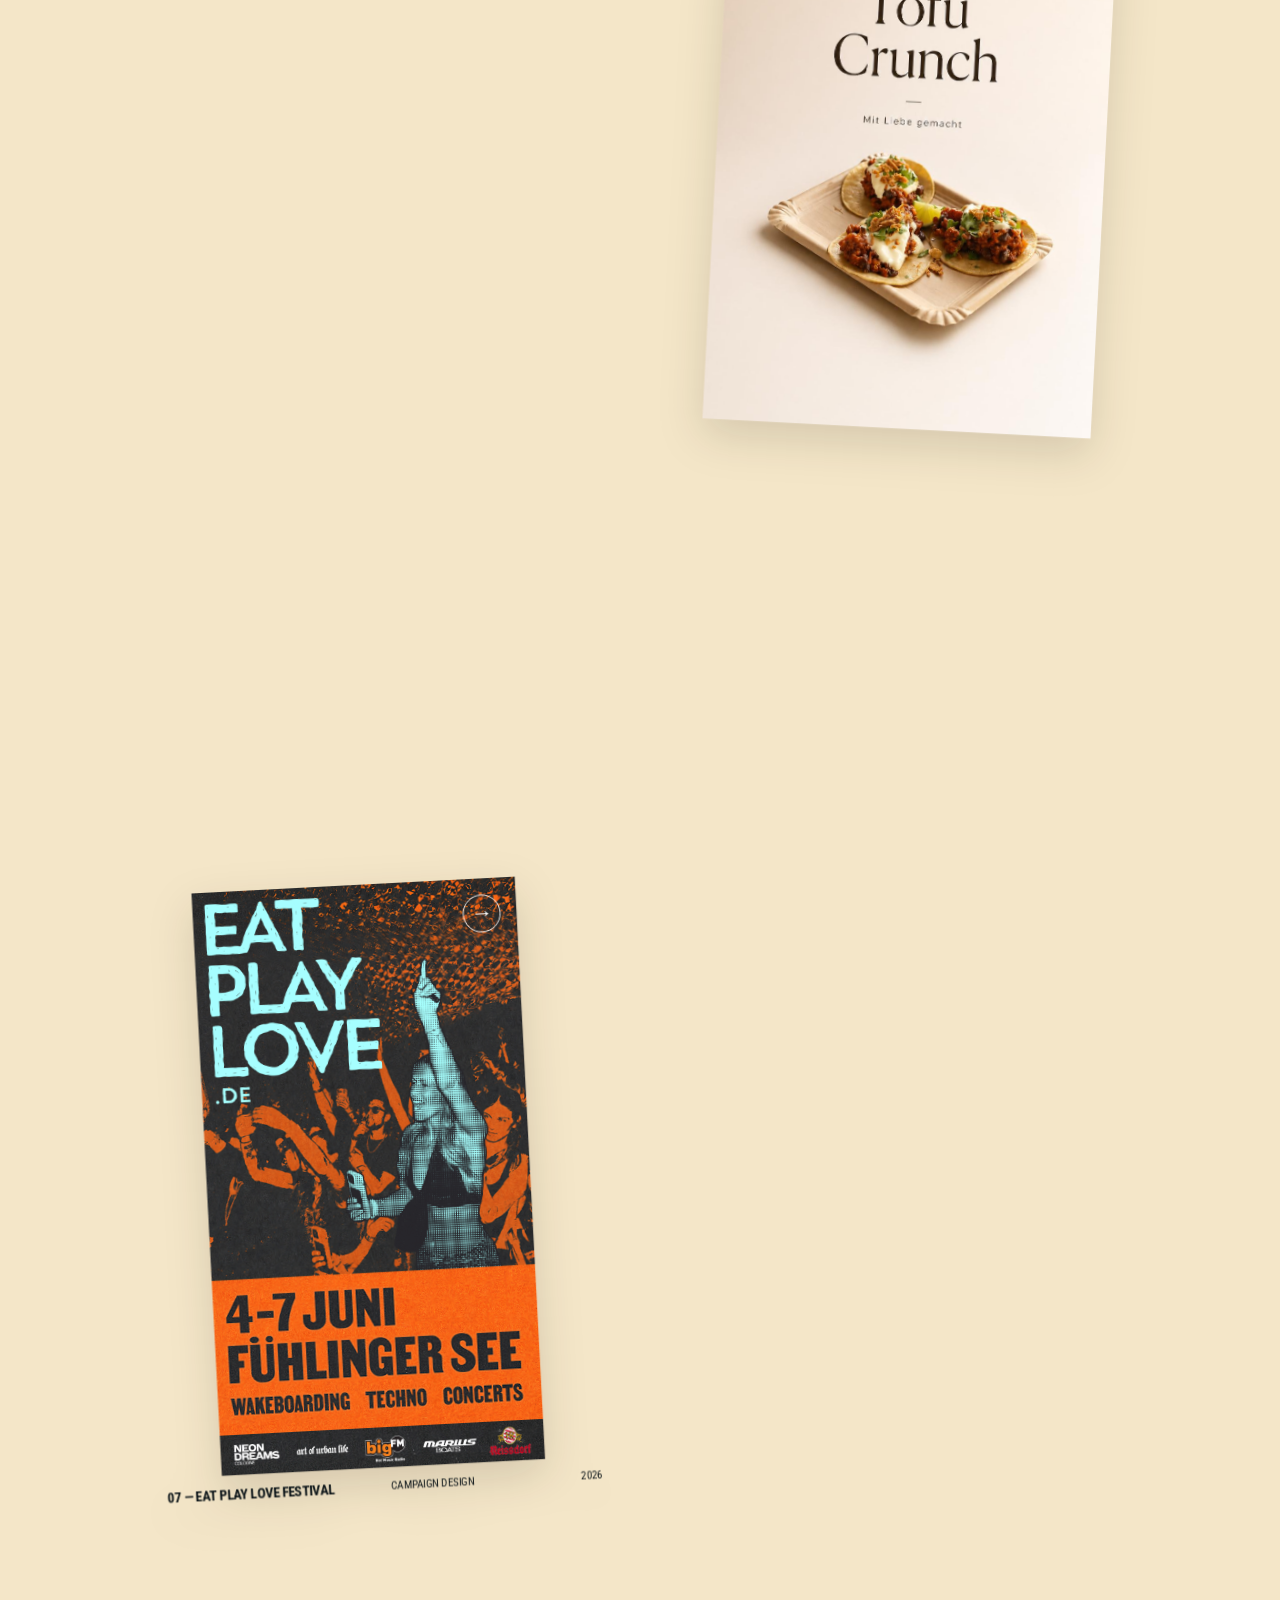
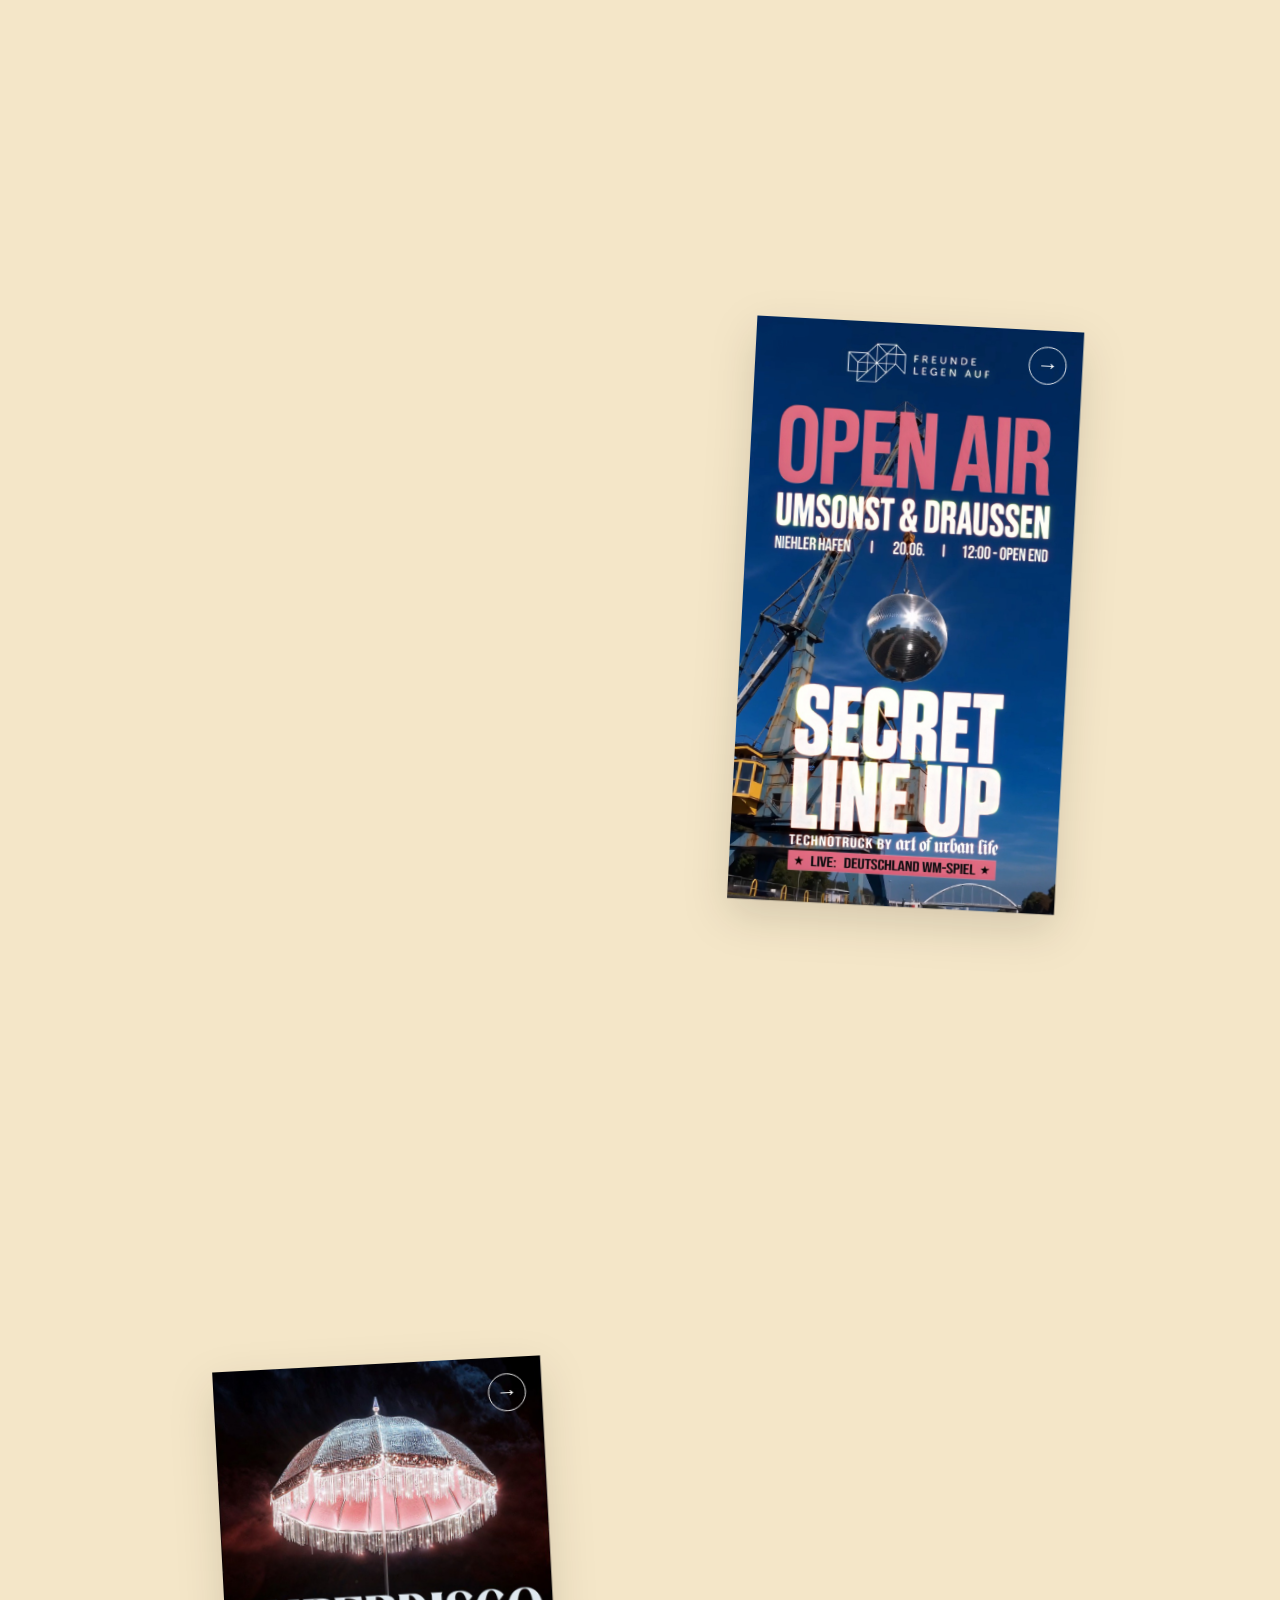
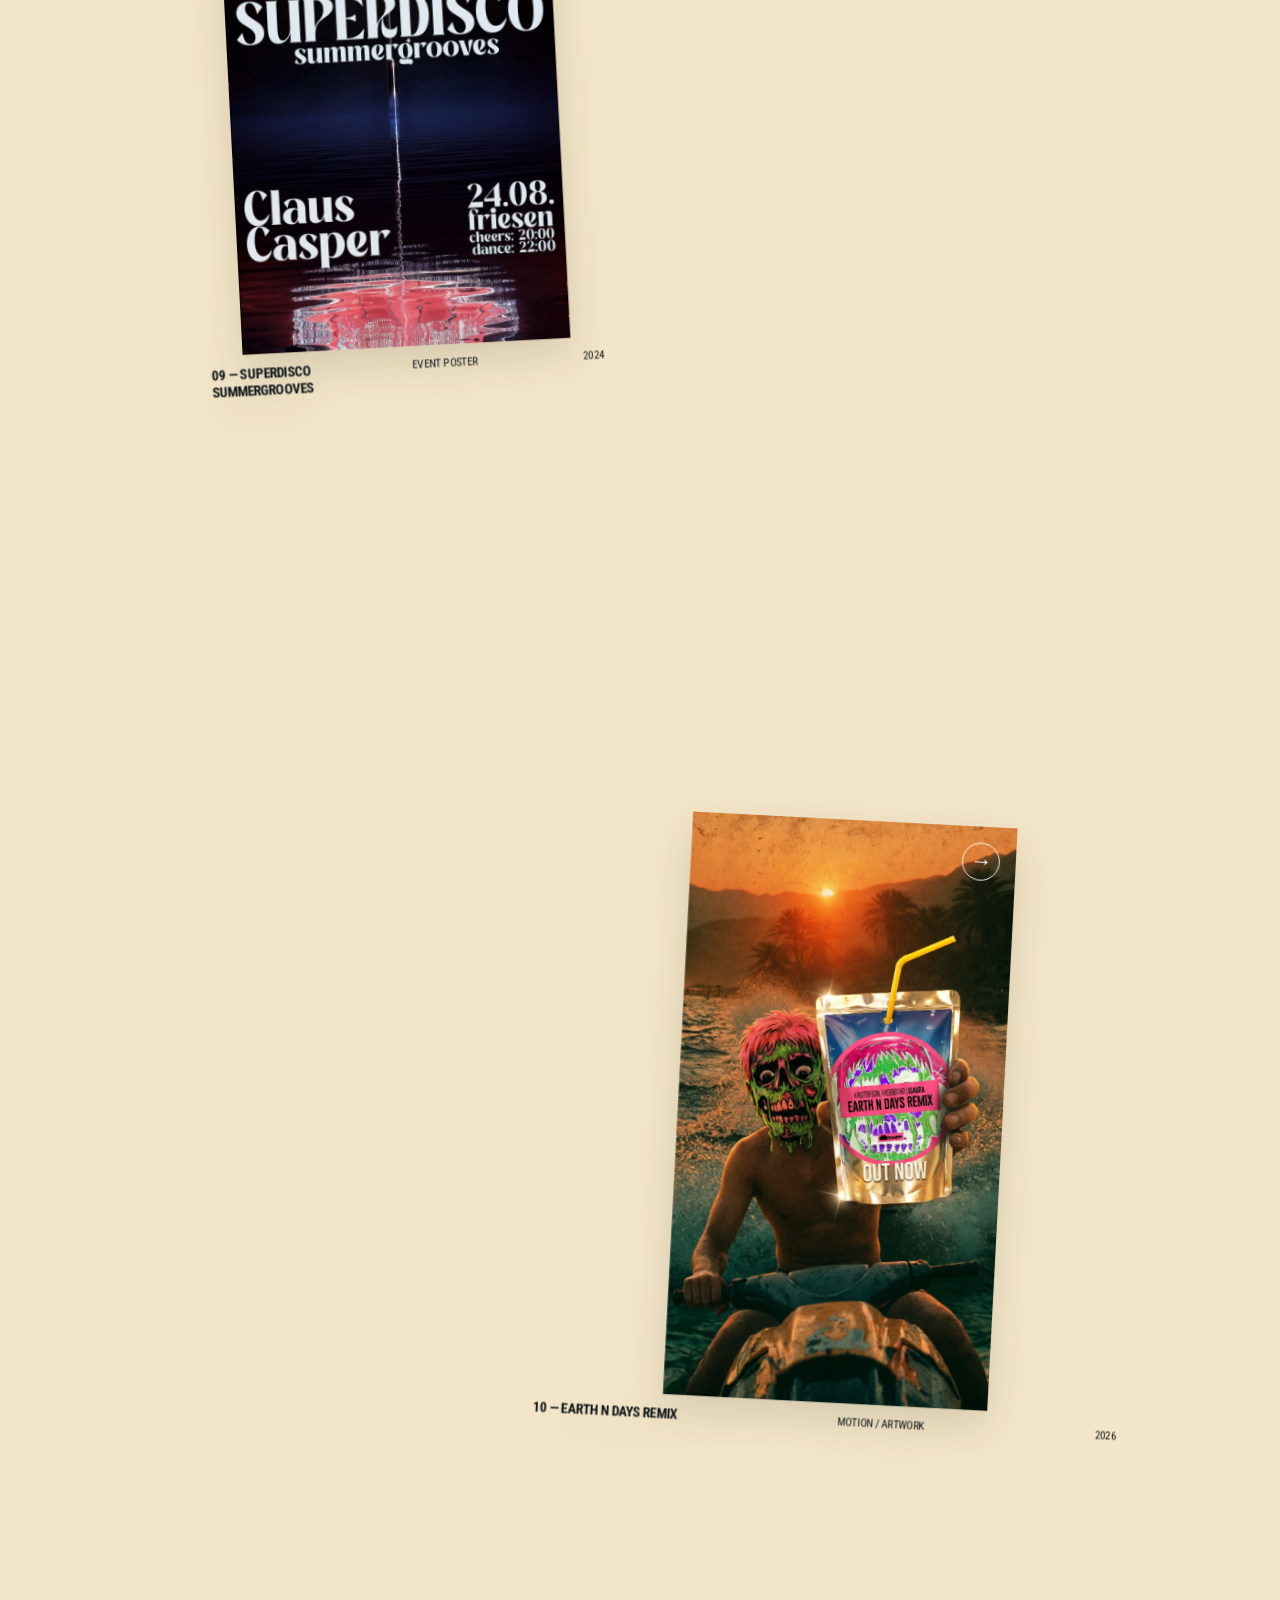
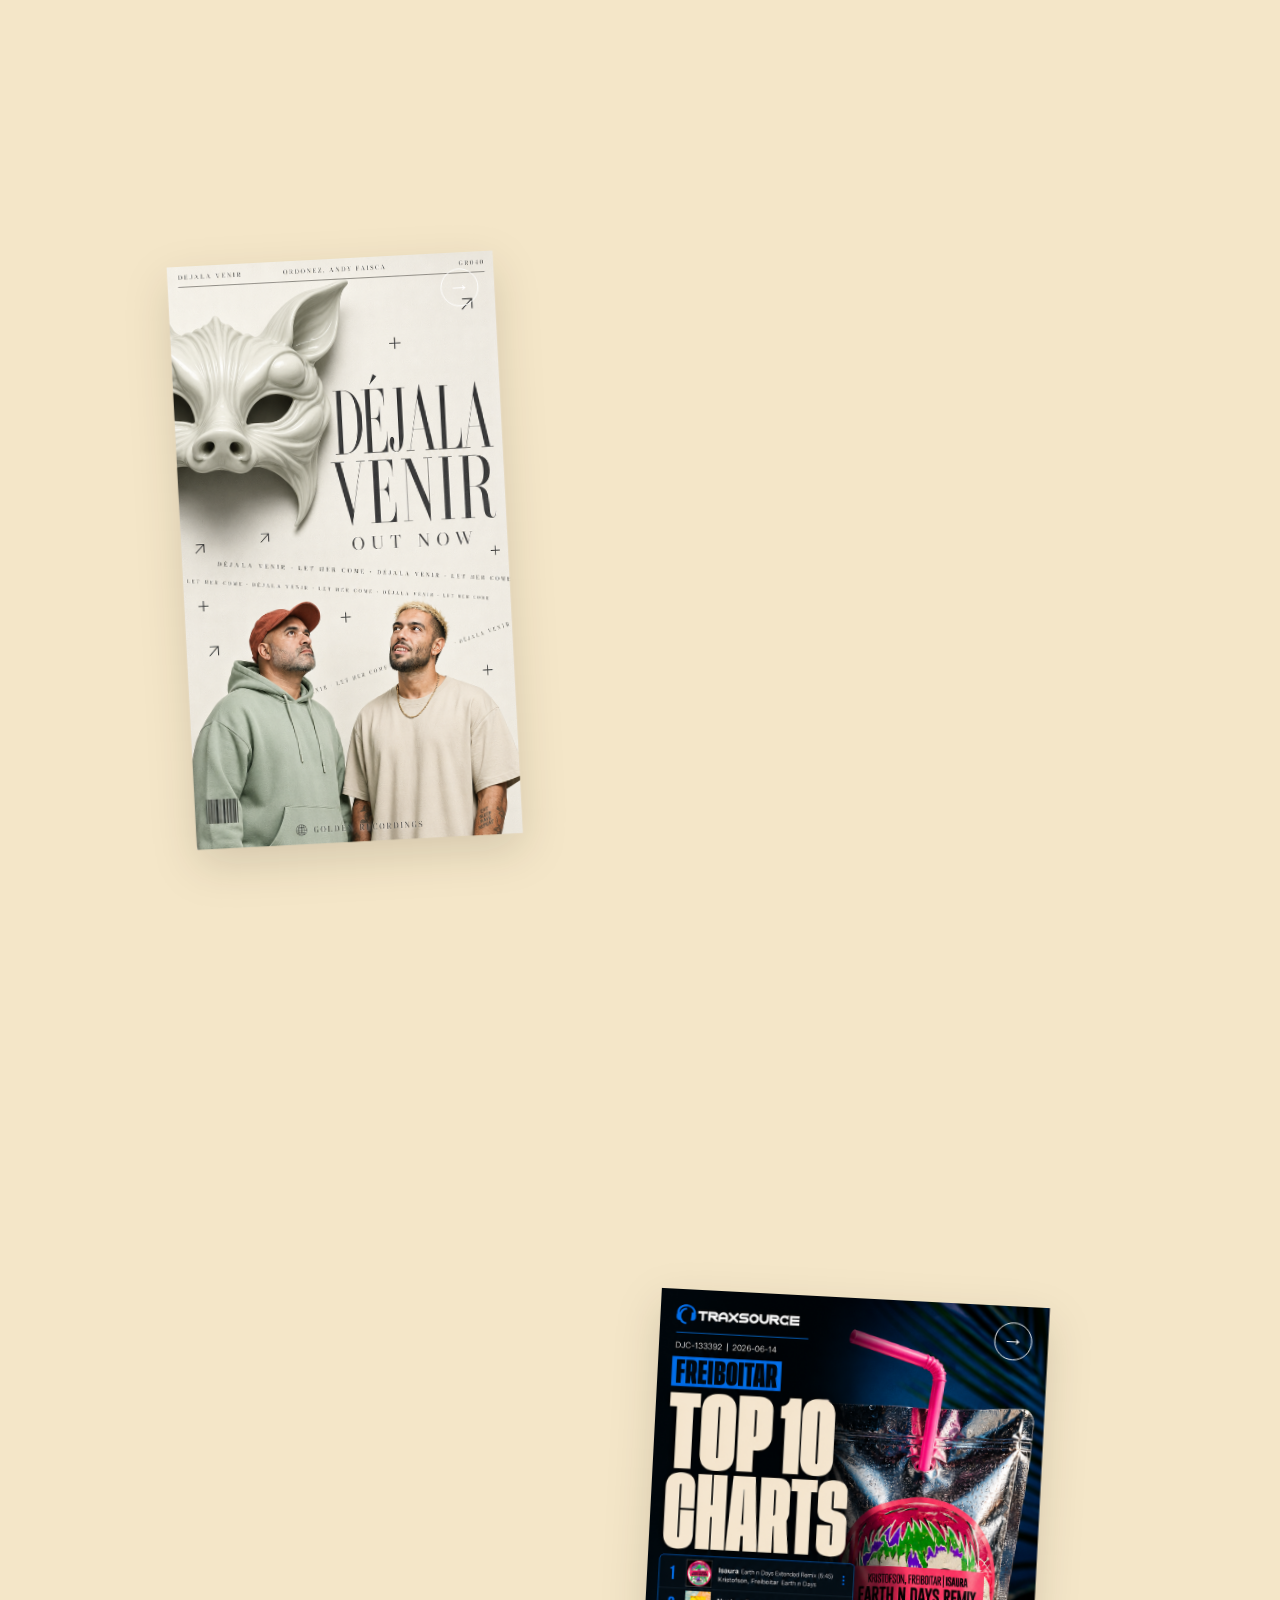
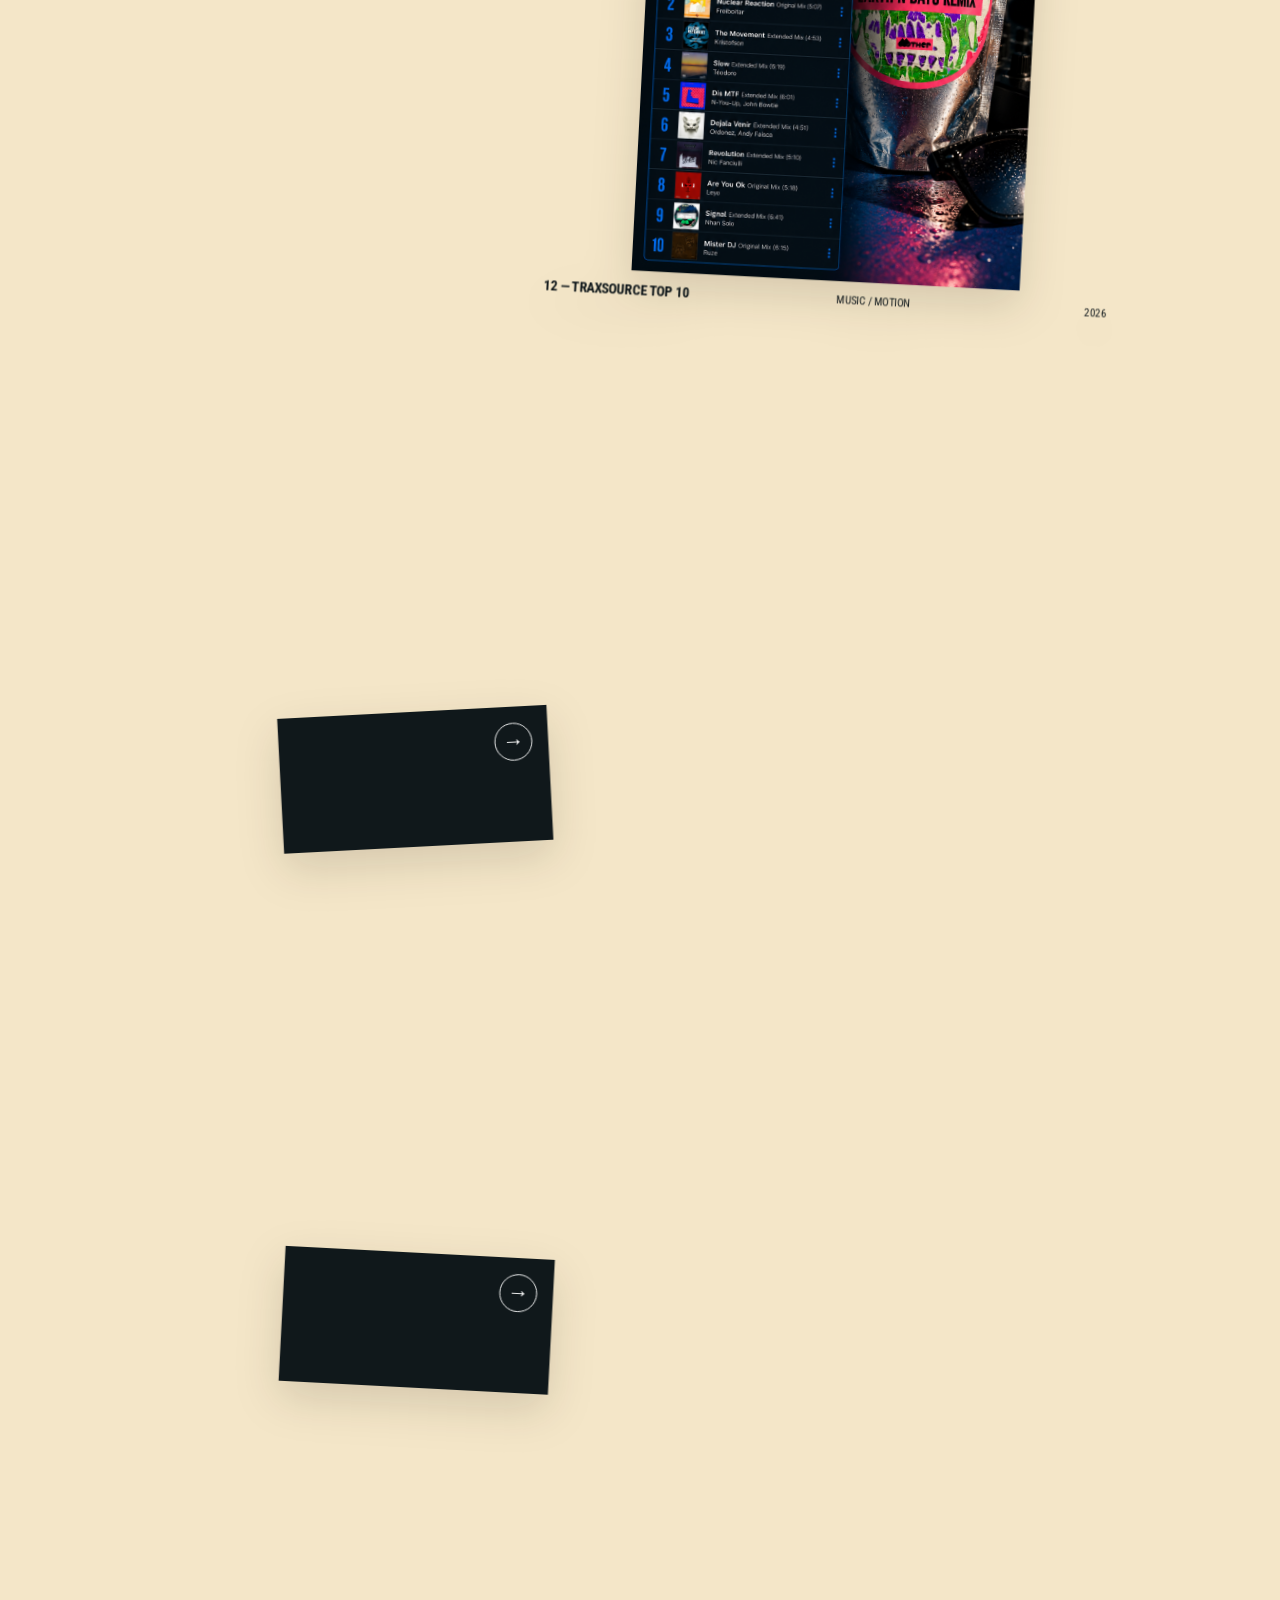
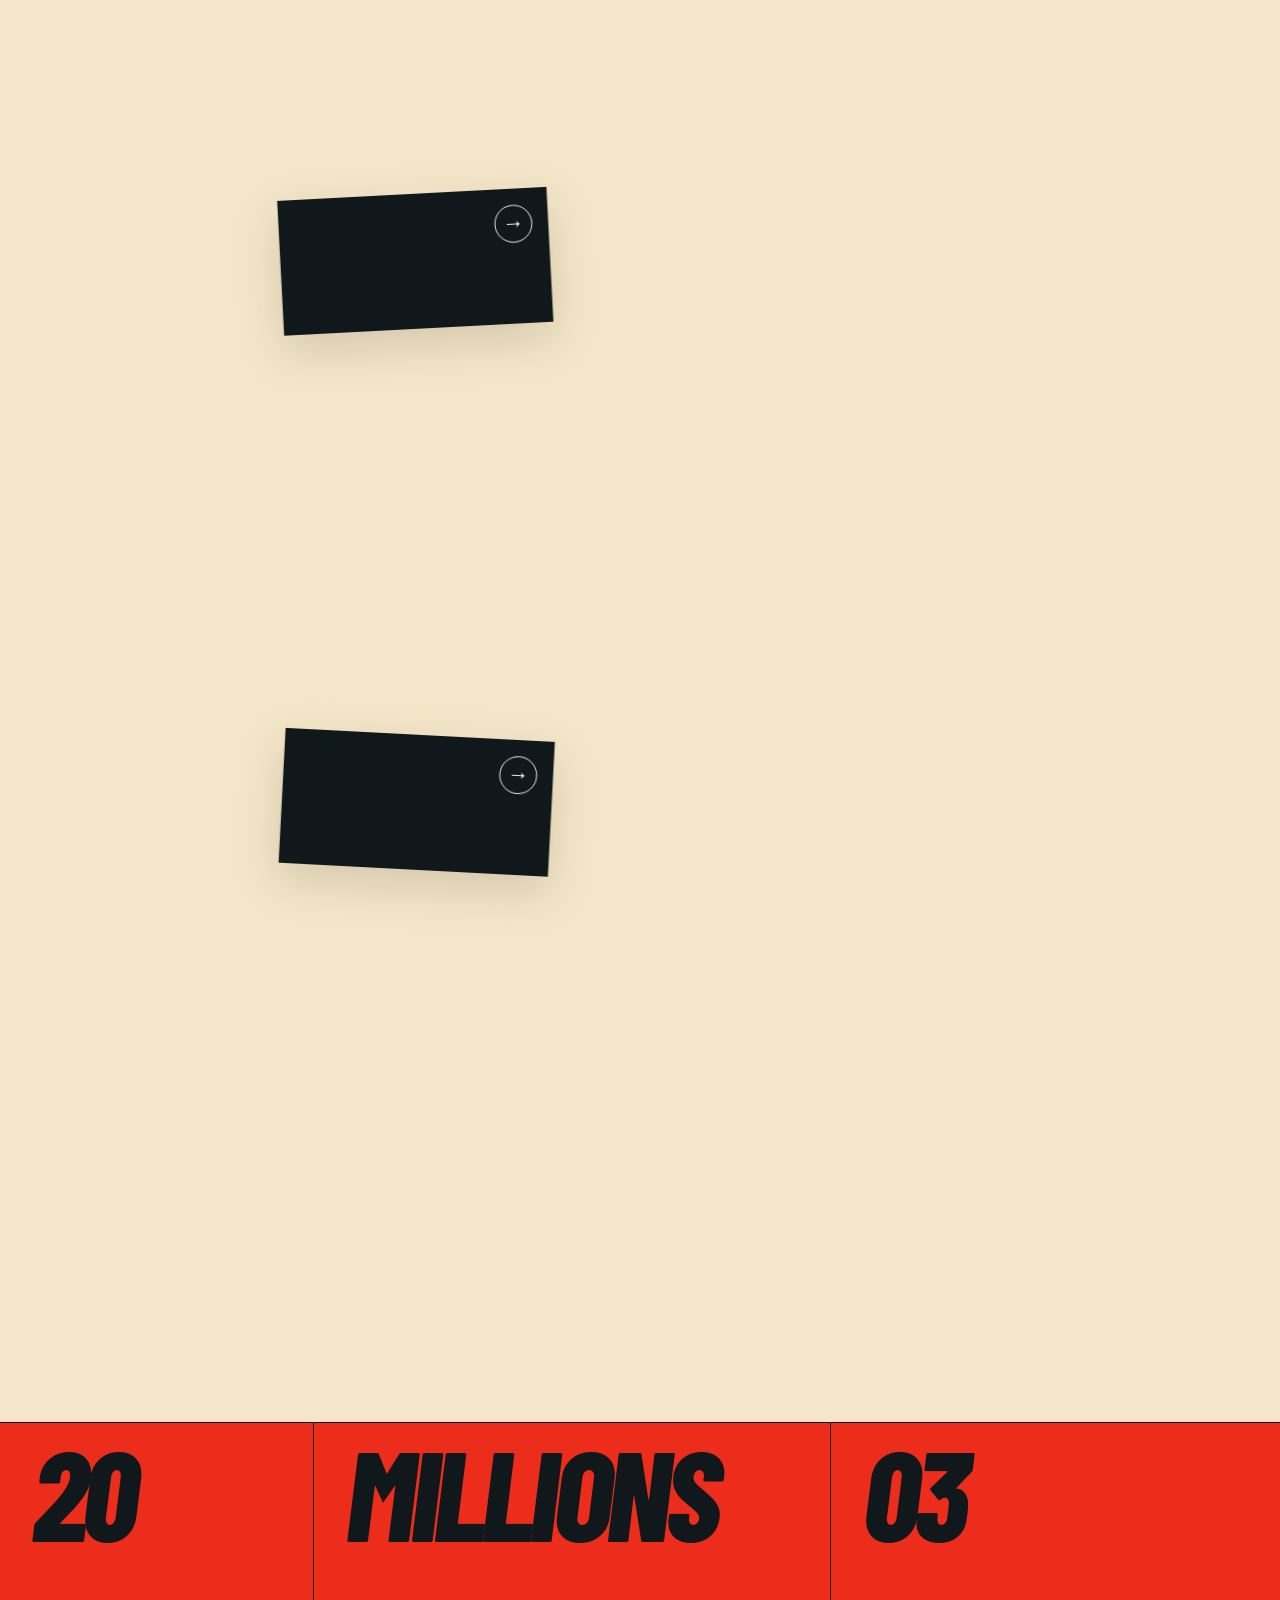
==== commit 3e942caa: "Refine music artwork stack" ====
--- a/index.html
+++ b/index.html
@@ -5,7 +5,7 @@
     <meta name="viewport" content="width=device-width, initial-scale=1.0" />
     <meta name="description" content="Freiboitar — multidisciplinary creative with 20 years of experience and millions of clicks and impressions across graphics, clips and music." />
     <title>Freiboitar — Graphic Design in Motion</title>
-    <link rel="stylesheet" href="styles.css?v=3" />
+    <link rel="stylesheet" href="styles.css?v=4" />
   </head>
   <body>
     <header class="site-header">
--- a/styles.css
+++ b/styles.css
@@ -237,12 +237,12 @@
 .spotify-cta i { width: 13px; height: 13px; border-radius: 50%; background: #1ed760; box-shadow: 0 0 0 4px rgba(30,215,96,.16); }
 .music-socials { display: flex; gap: 24px; margin-top: 20px; font-size: 11px; text-transform: uppercase; }
 .music-socials a { text-decoration-thickness: 1px; }
-.record-stack { position: absolute; z-index: 2; right: 7vw; top: 19vh; width: min(36vw, 560px); height: 75vh; }
+.record-stack { position: absolute; z-index: 2; right: 5vw; top: 16vh; width: min(38vw, 600px); height: 70vh; }
 .record-stack img { position: absolute; width: 58%; height: auto; object-fit: contain; box-shadow: 0 24px 48px rgba(38,25,12,.2); }
-.record-stack img:nth-child(1) { left: 0; top: 8%; transform: rotate(-8deg); }
-.record-stack img:nth-child(2) { right: 0; top: 19%; transform: rotate(9deg); }
-.record-stack img:nth-child(3) { left: 20%; bottom: 0; transform: rotate(-1deg); }
-.music-signoff { position: absolute; right: 5vw; bottom: 8vh; margin: 0; font-family: Caveat, cursive; color: var(--red); font-size: 28px; line-height: 1.1; transform: rotate(-3deg); }
+.record-stack img:nth-child(1) { z-index: 1; left: -4%; top: 2%; transform: rotate(-8deg); }
+.record-stack img:nth-child(2) { z-index: 3; right: -2%; top: 17%; width: 64%; transform: rotate(6deg); }
+.record-stack img:nth-child(3) { z-index: 2; left: 4%; bottom: 0; transform: rotate(-6deg); }
+.music-signoff { position: absolute; z-index: 5; right: 4vw; bottom: 6vh; margin: 0; padding: 9px 14px 11px; font-family: Caveat, cursive; color: var(--red); background: rgba(244,230,200,.9); box-shadow: 0 8px 20px rgba(38,25,12,.08); font-size: 28px; line-height: 1.1; transform: rotate(-3deg); }
 
 .contact { min-height: 100svh; display: flex; flex-direction: column; justify-content: space-between; padding: 5vh 4vw 28px; color: var(--paper); background: var(--red); }
 .contact > p { margin: 0; font-size: 13px; text-transform: uppercase; }
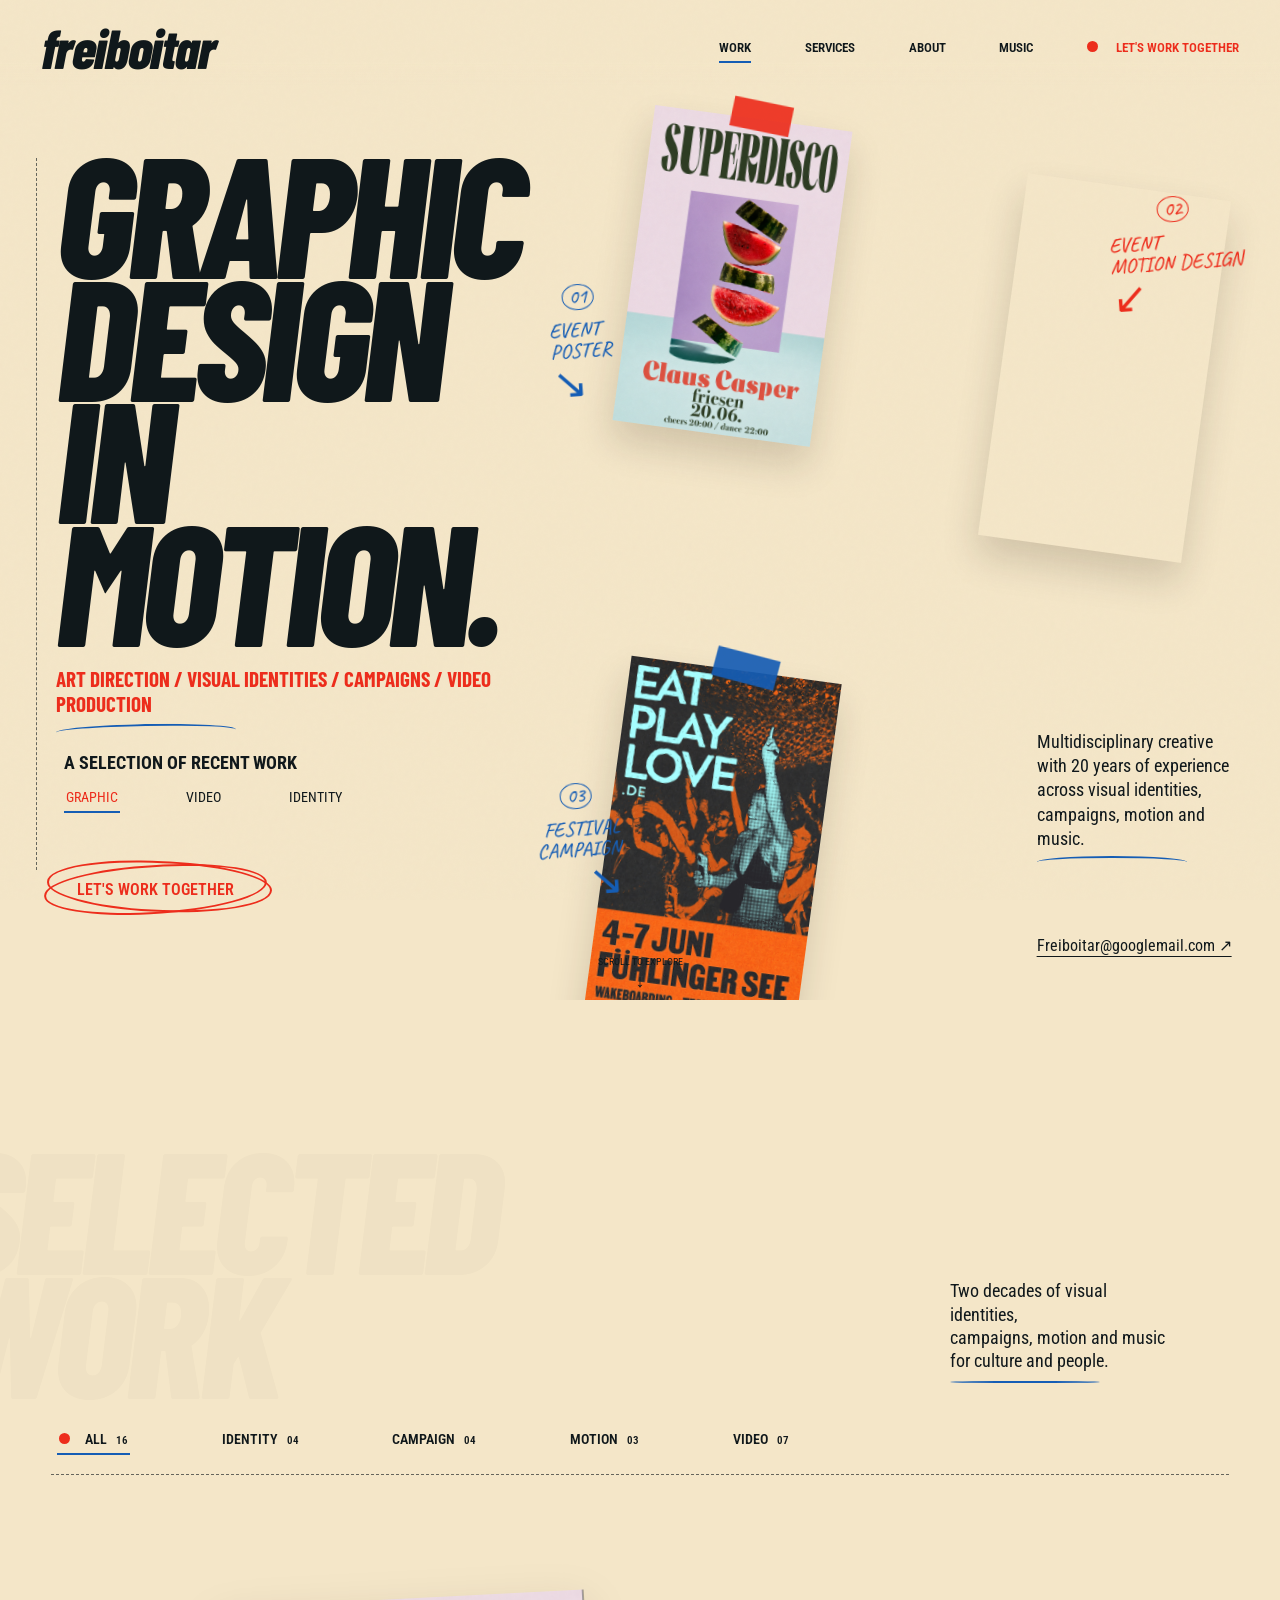
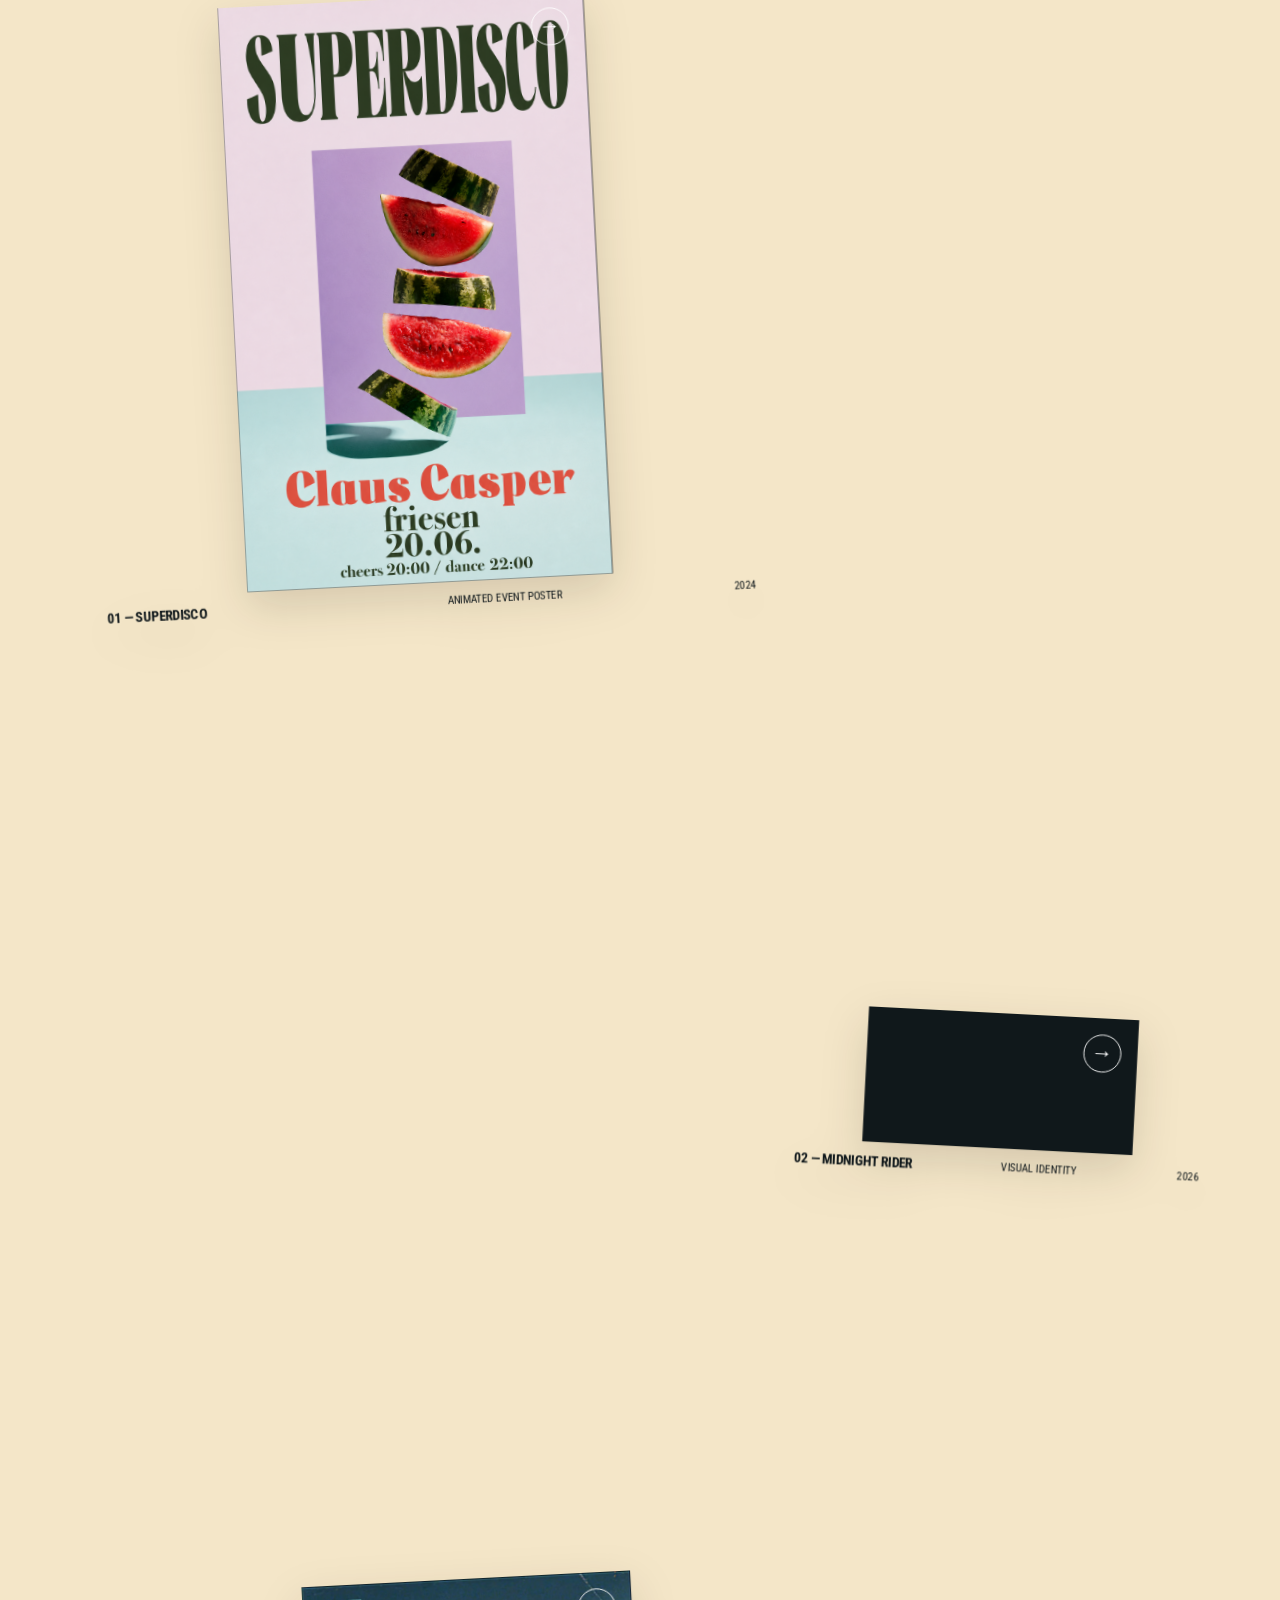
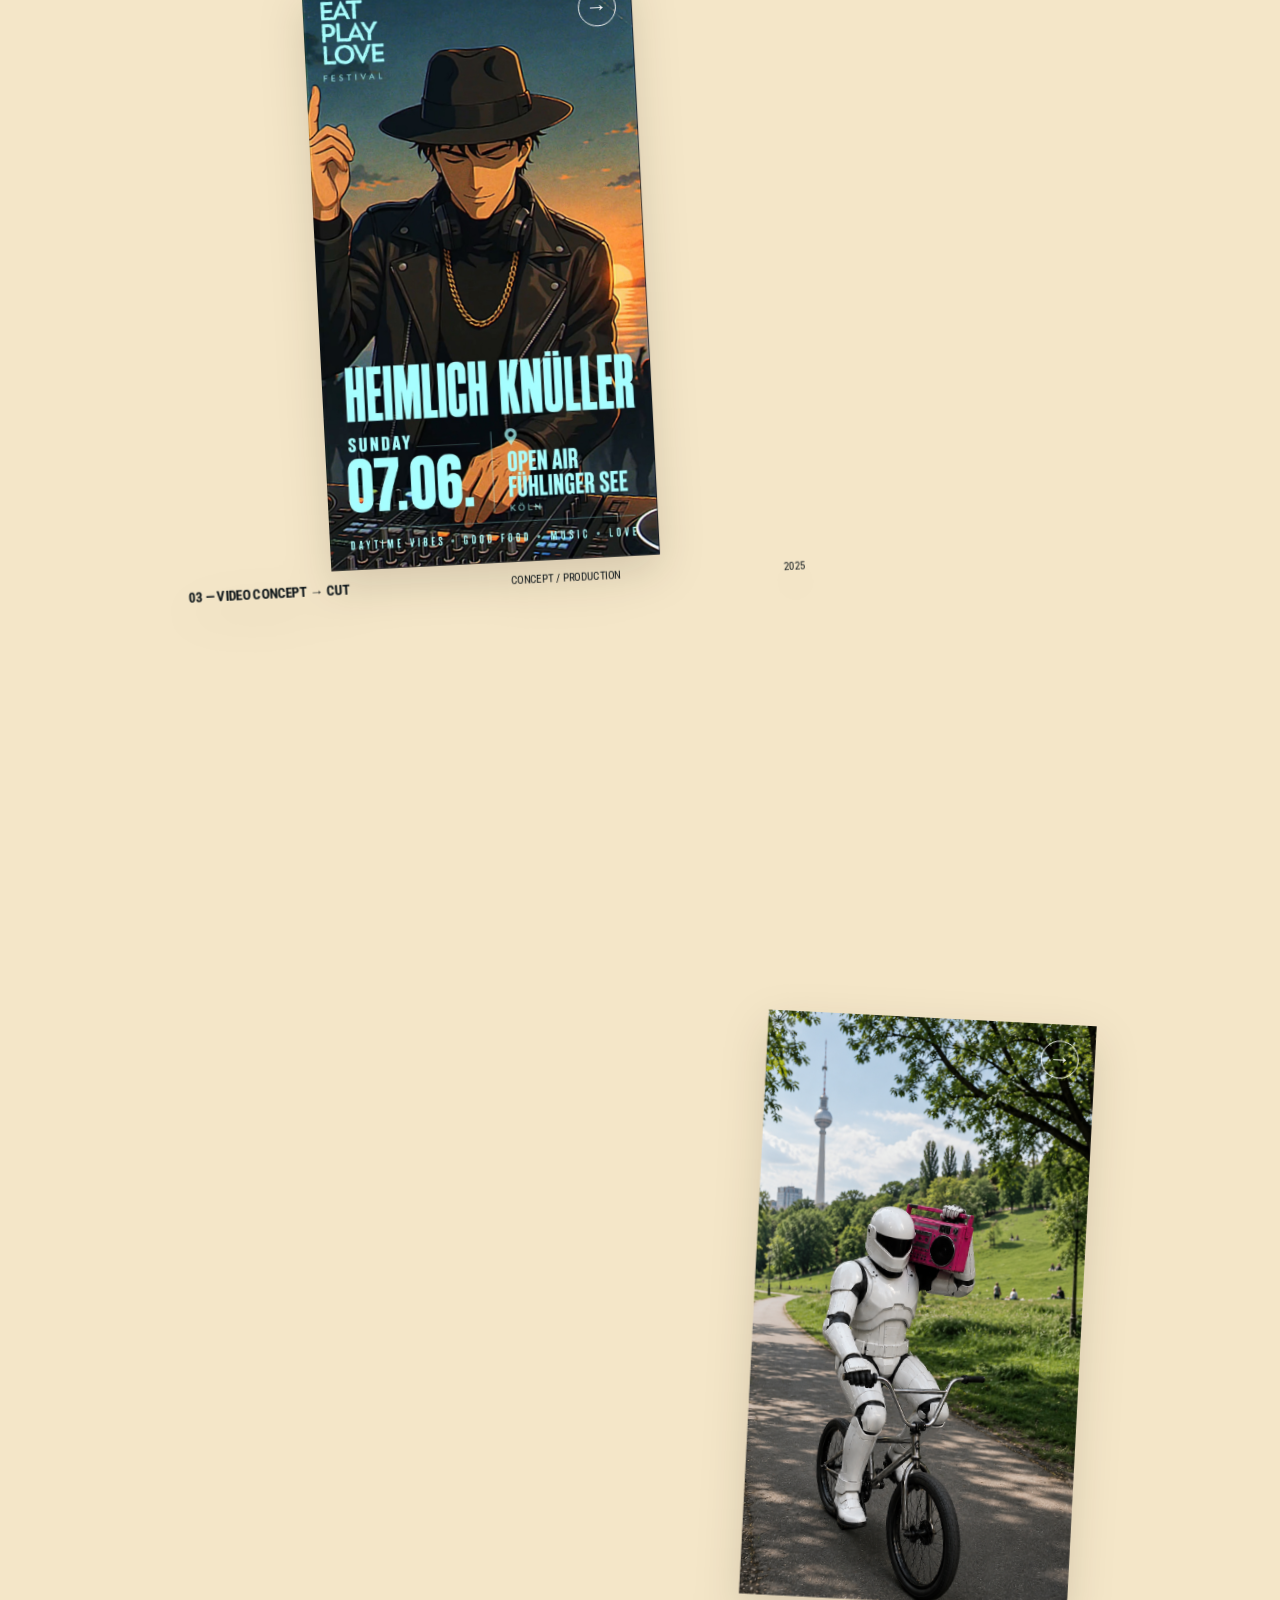
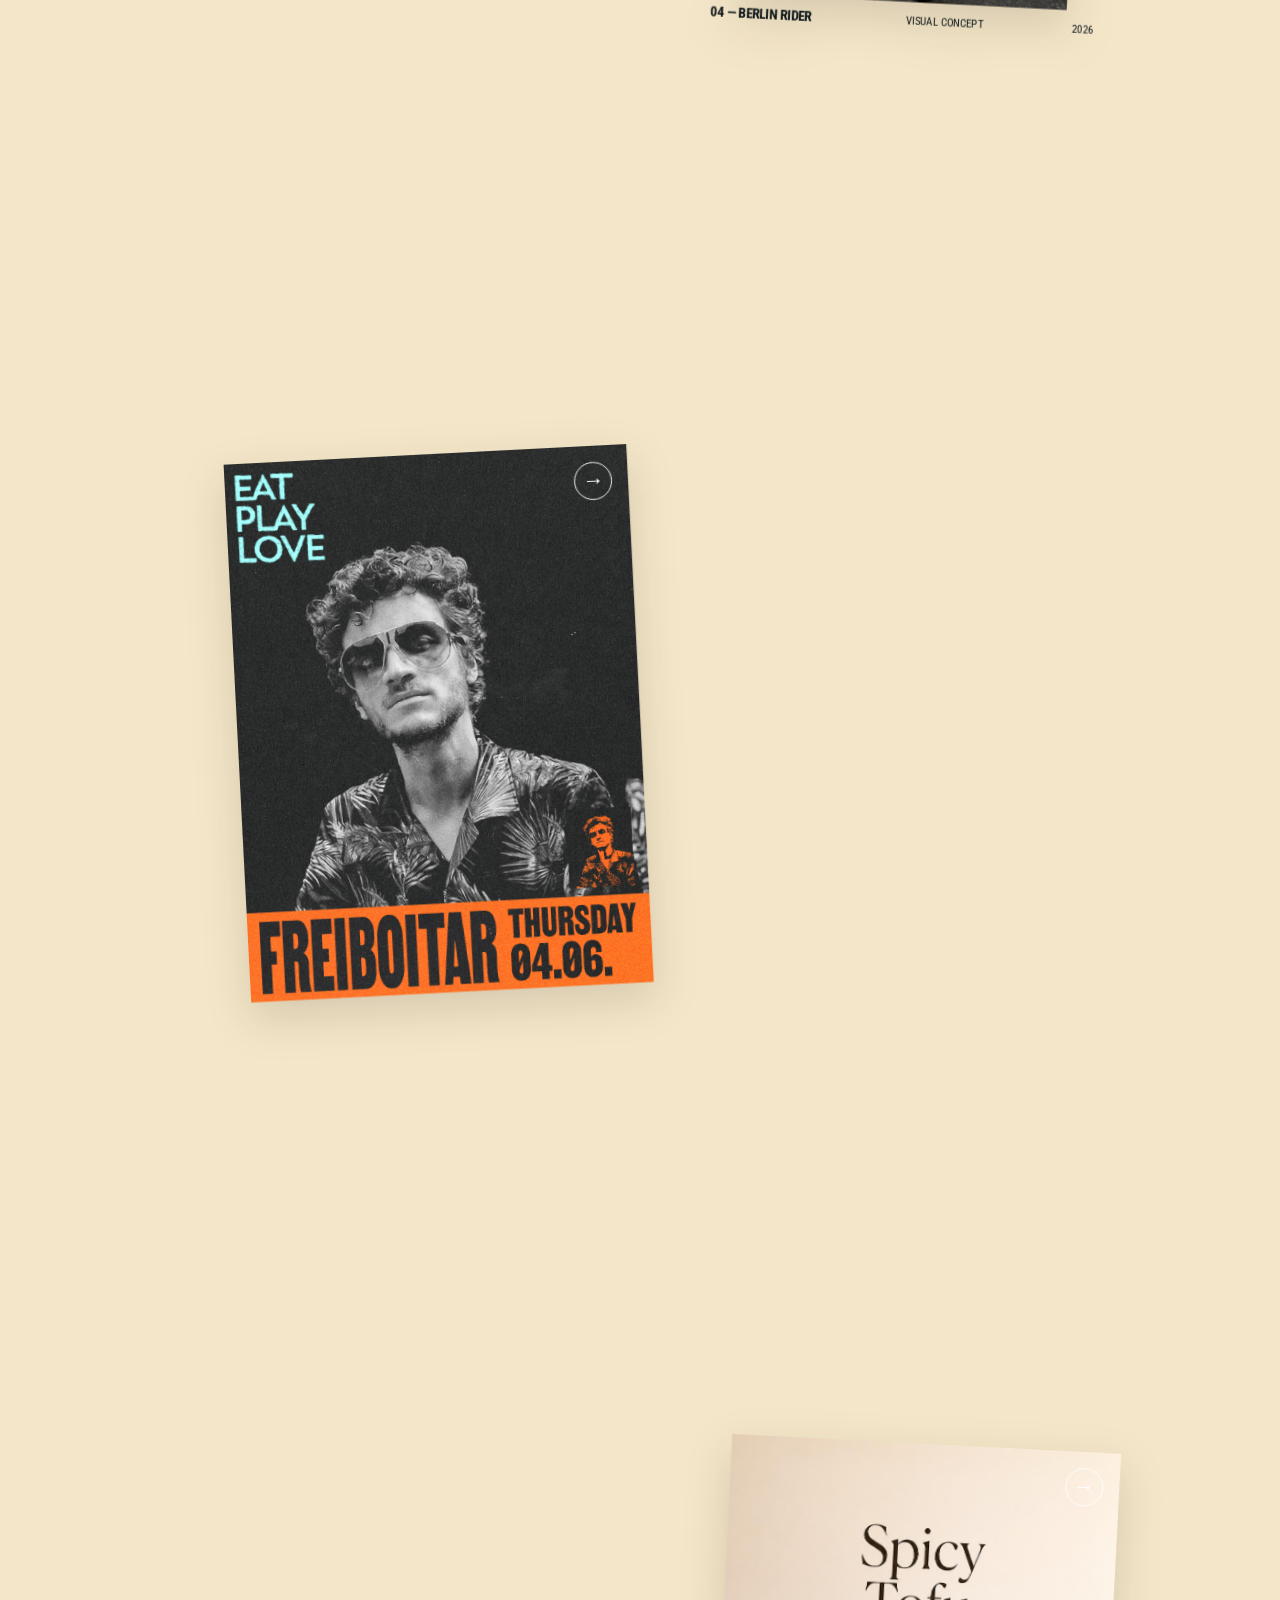
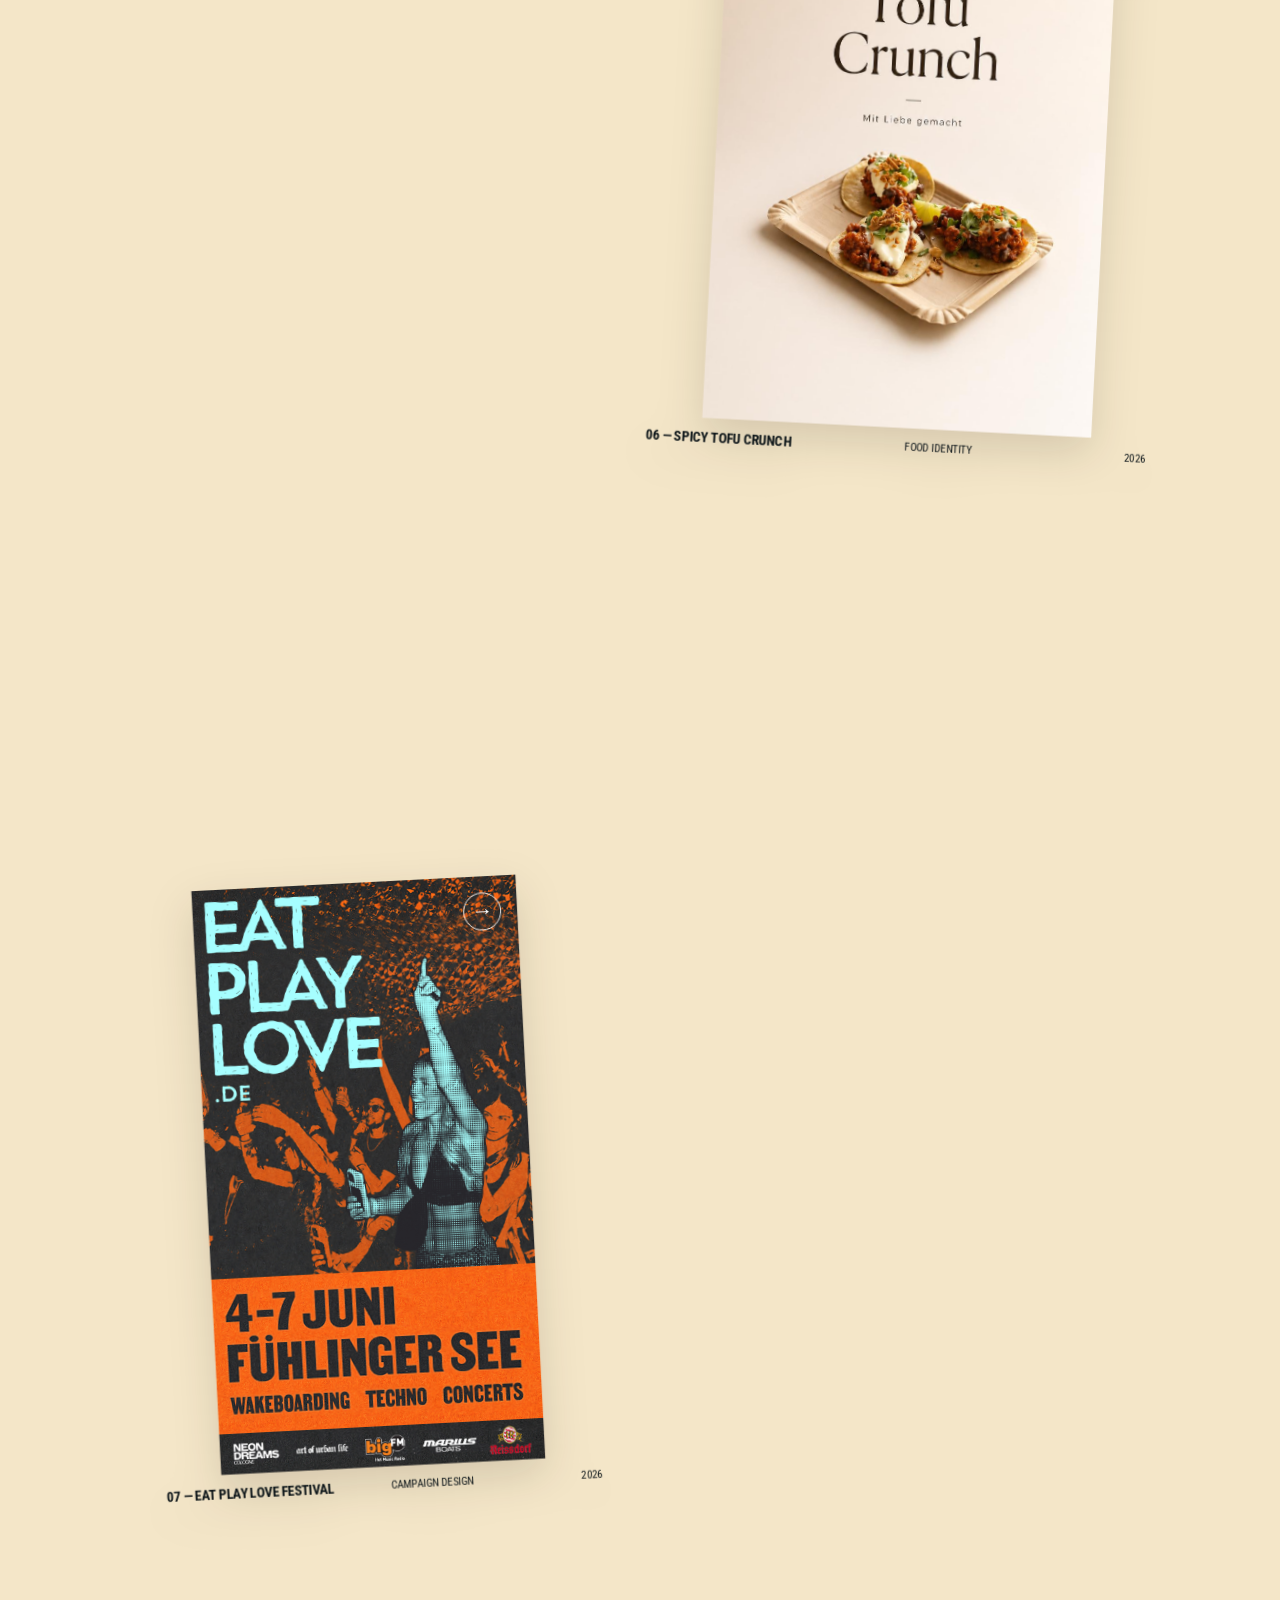
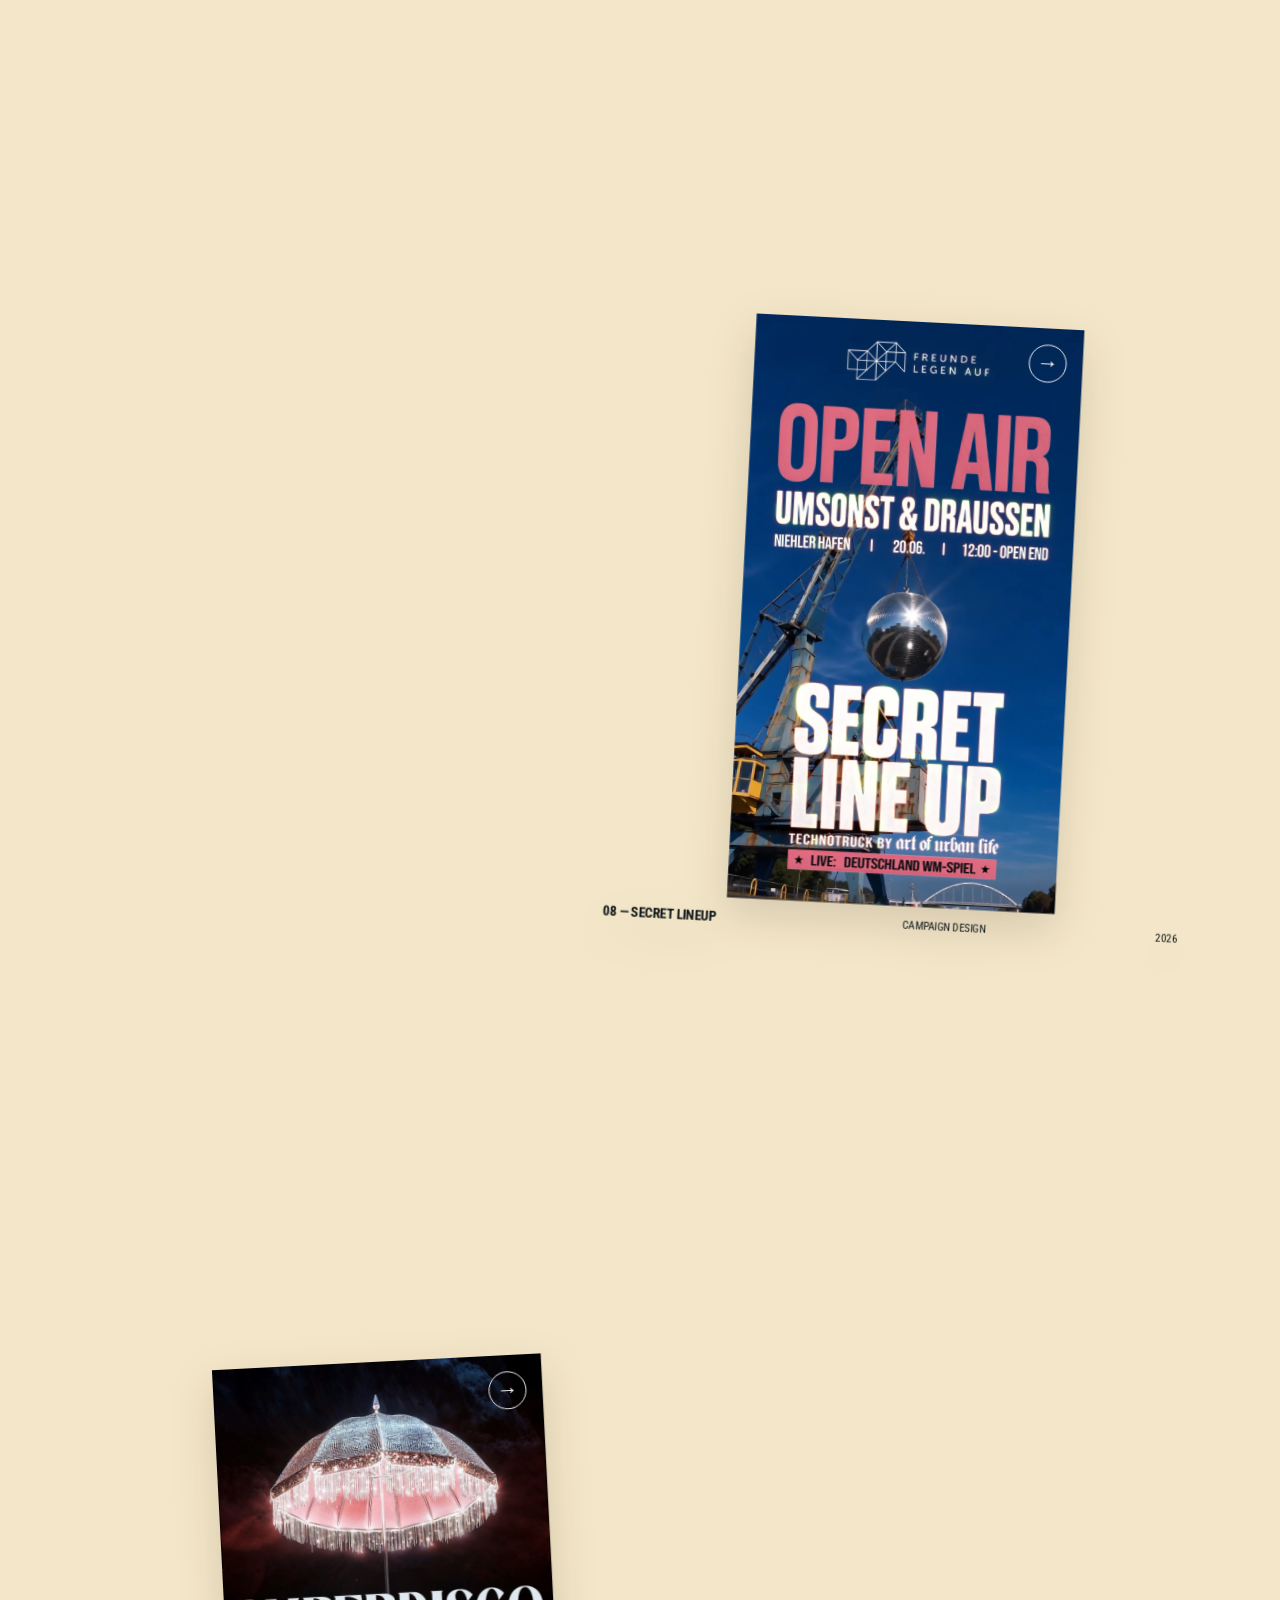
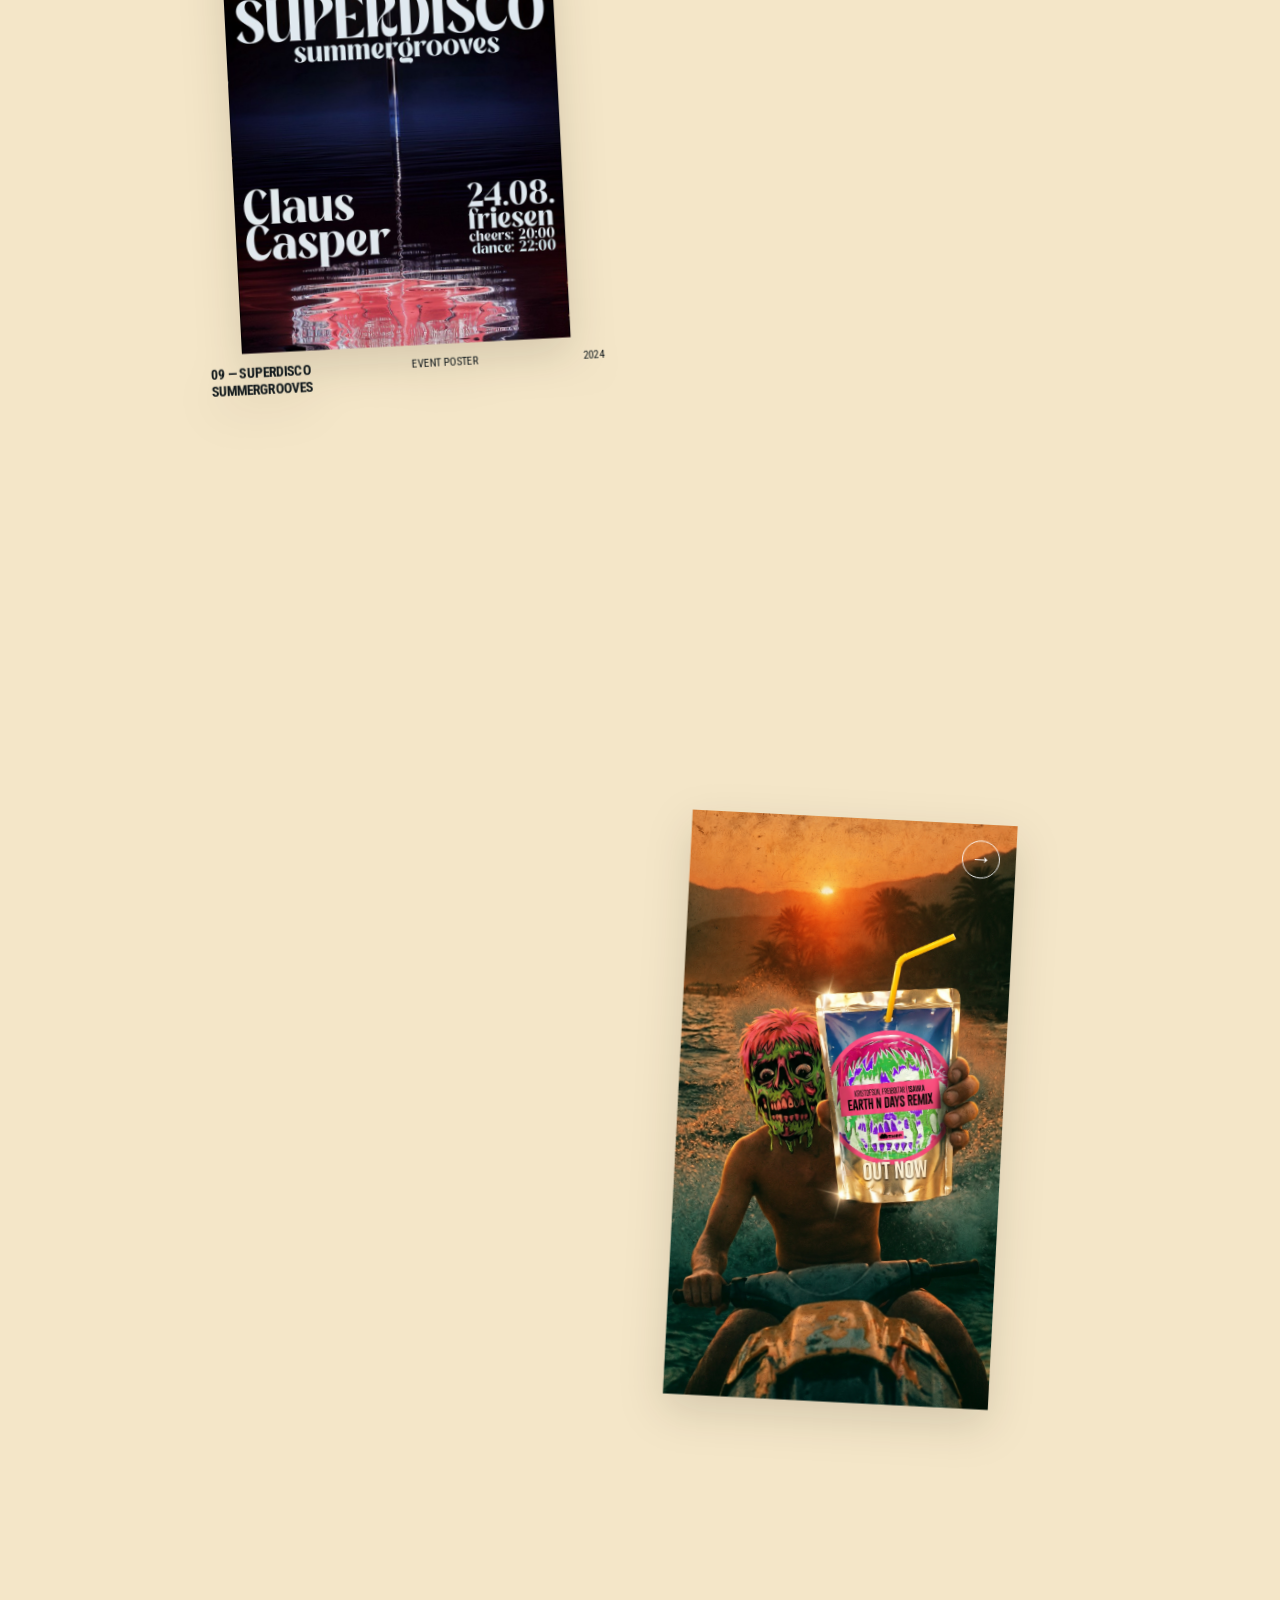
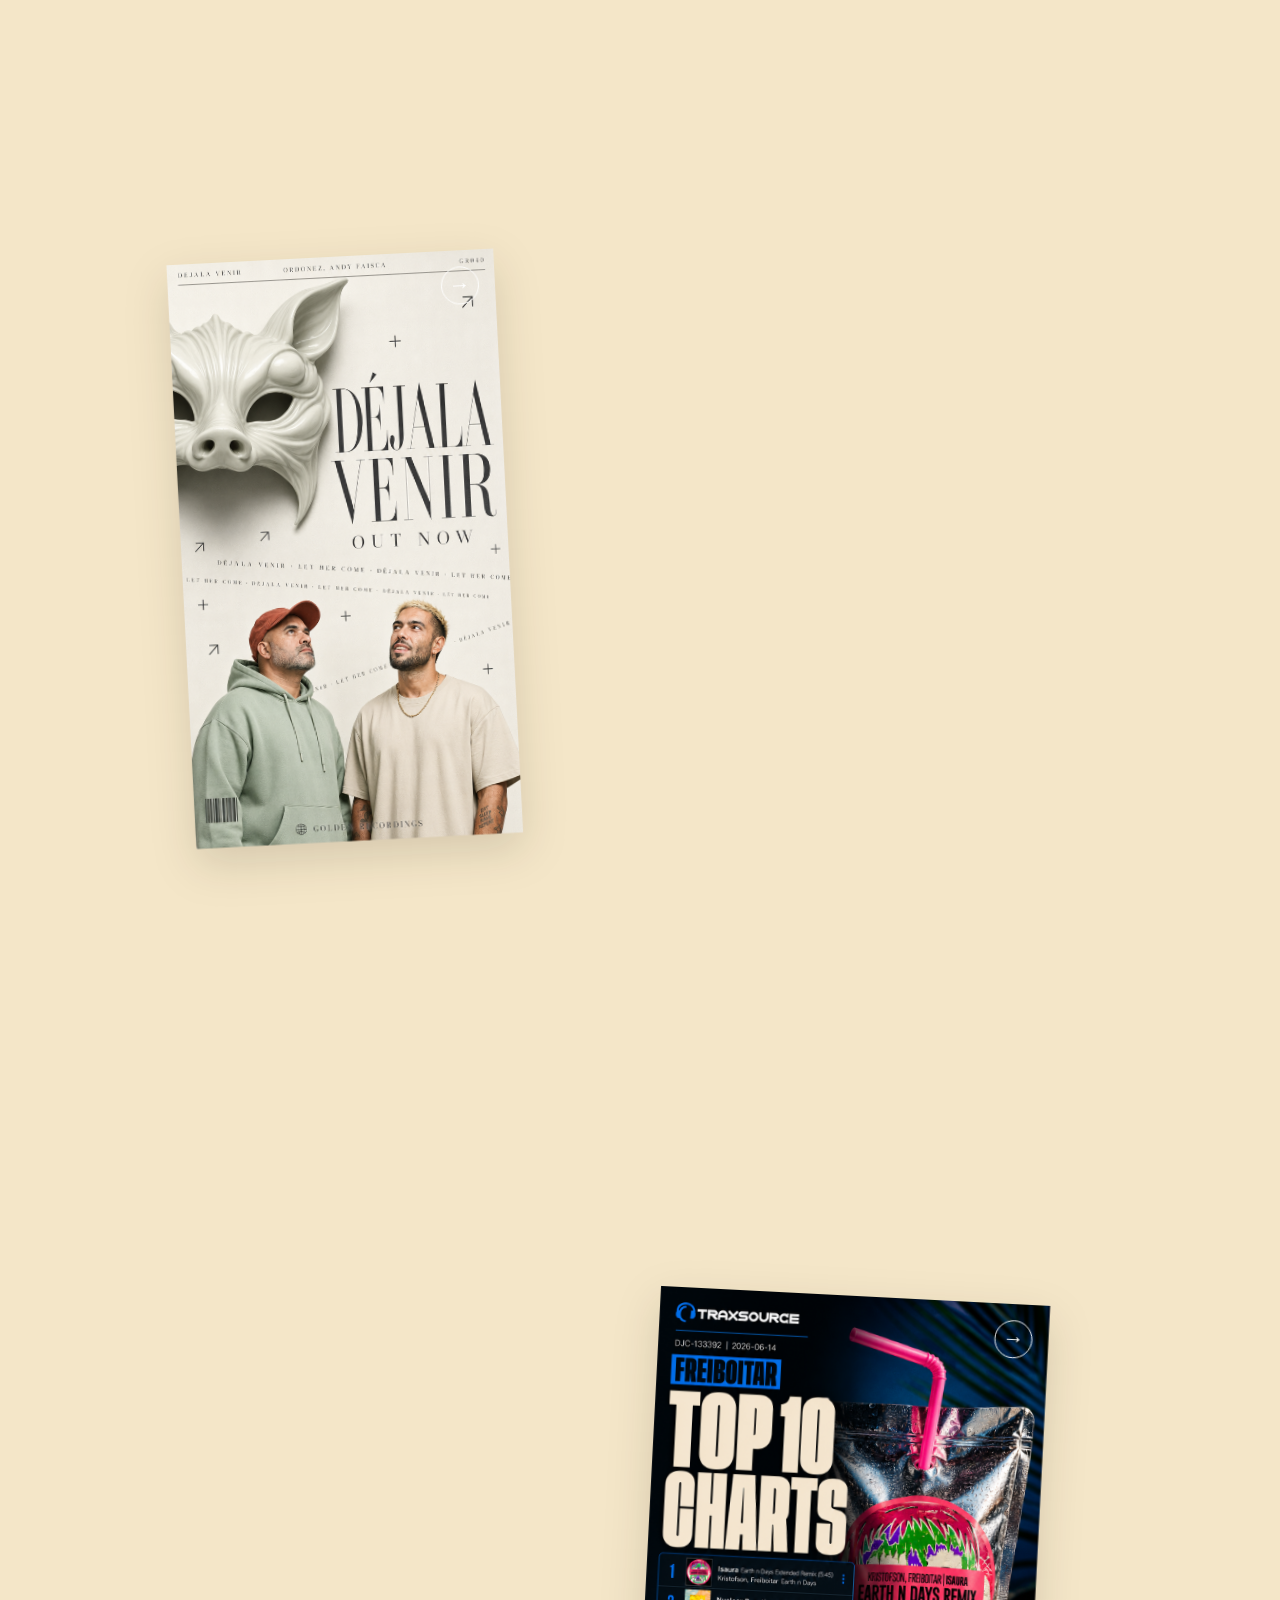
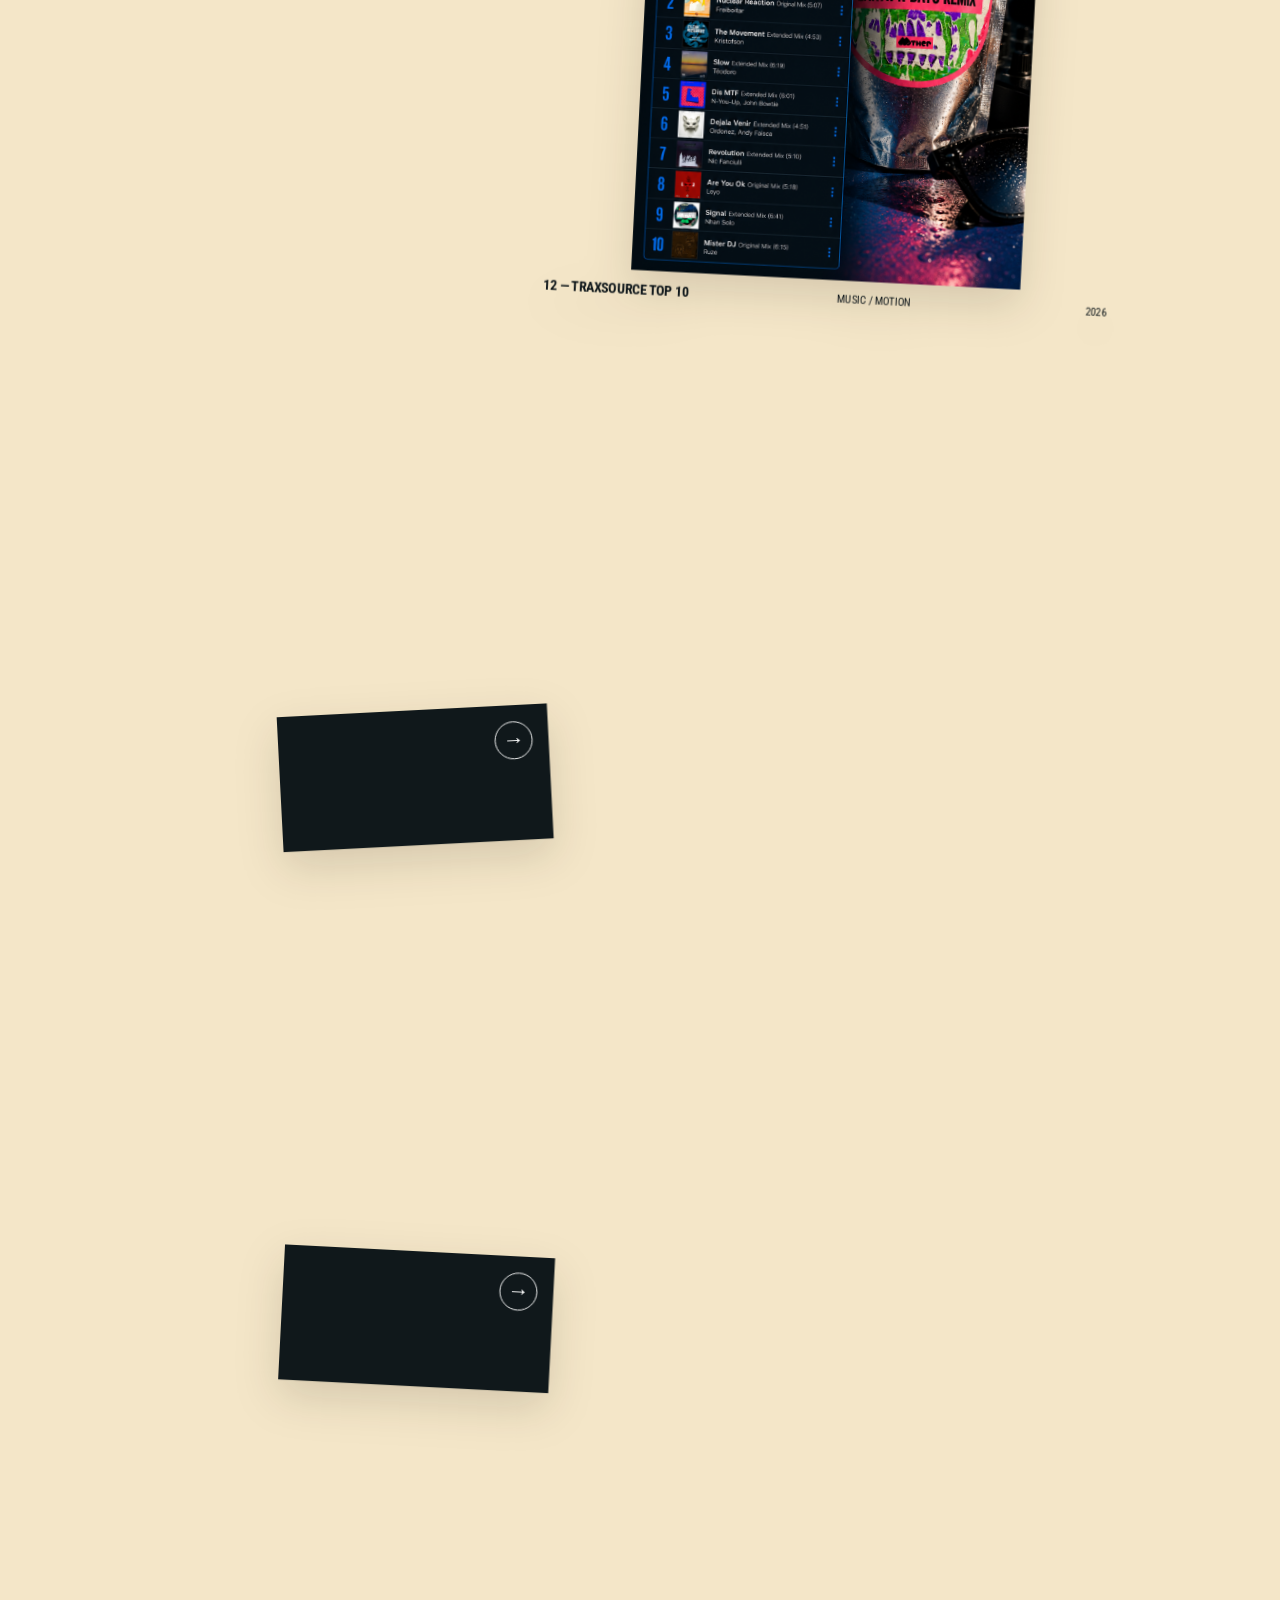
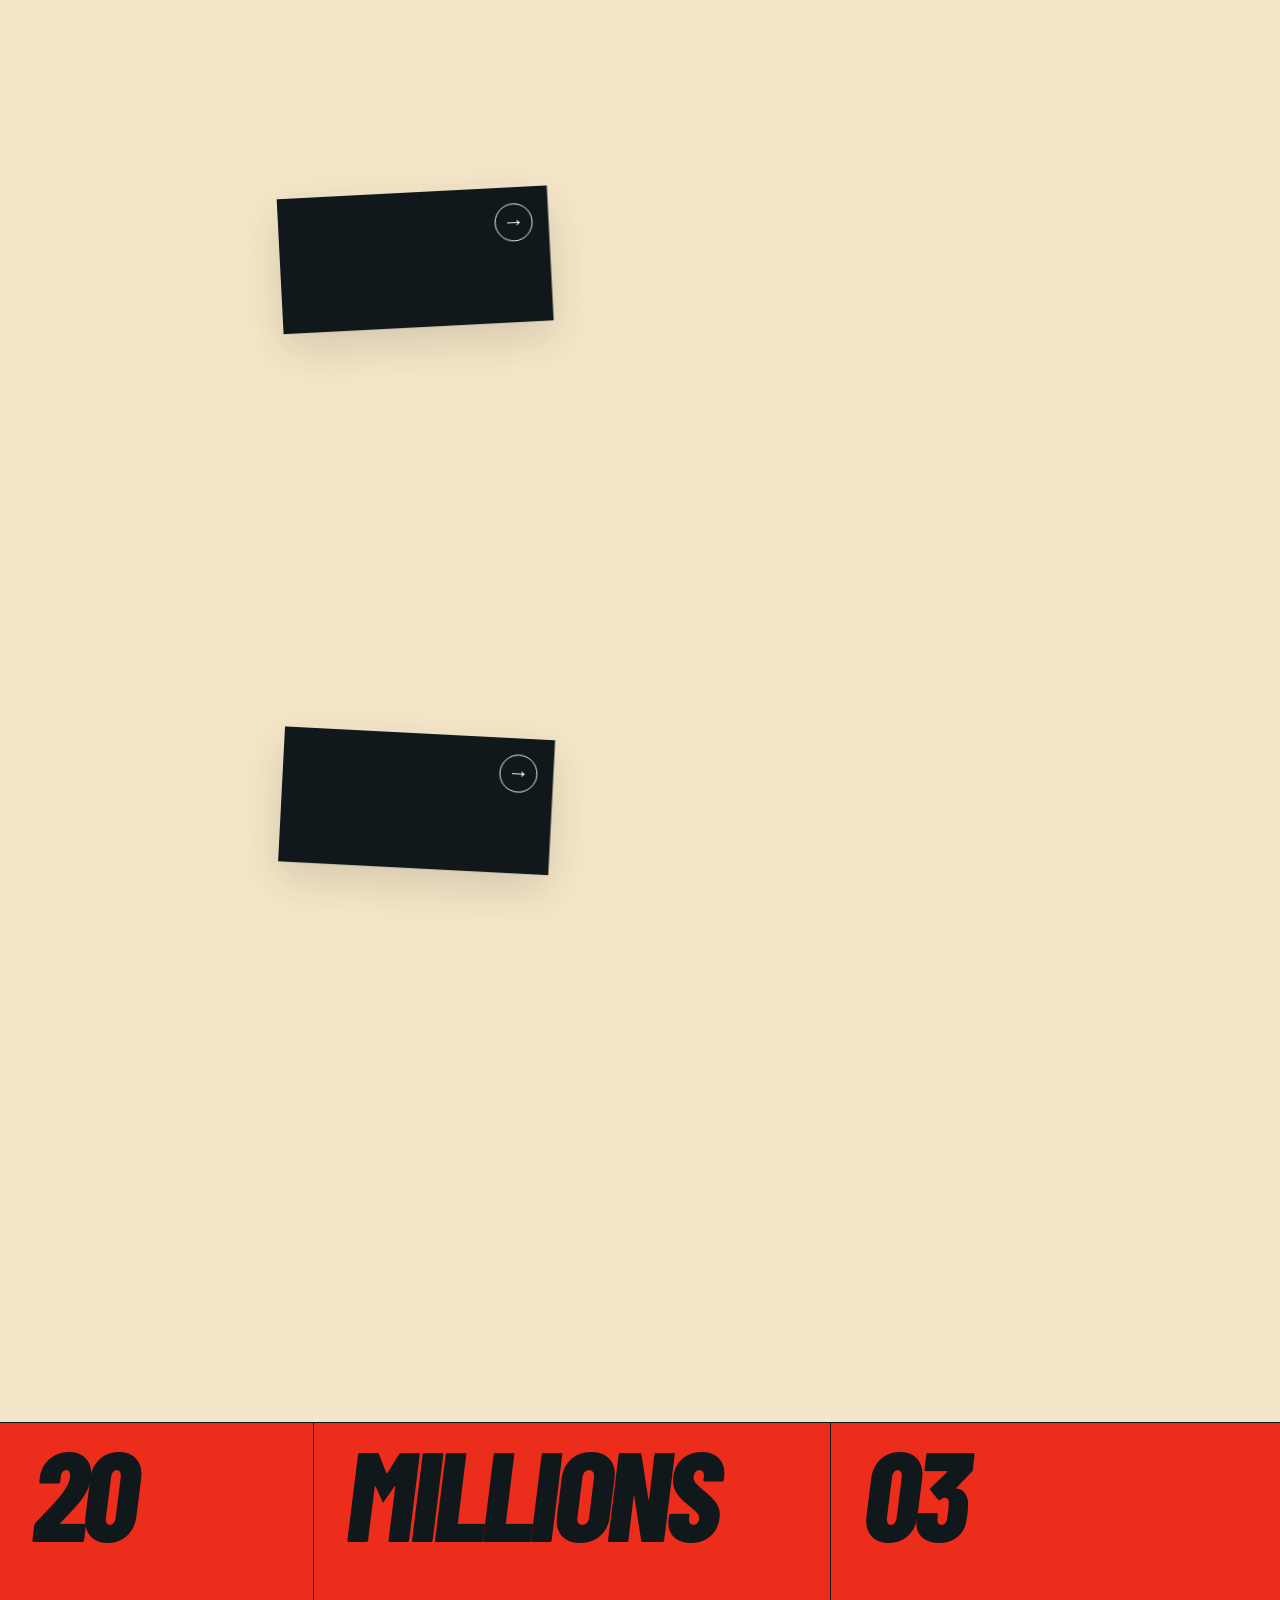
==== commit 5ff64442: "Fade background projects during scroll" ====
--- a/index.html
+++ b/index.html
@@ -5,7 +5,7 @@
     <meta name="viewport" content="width=device-width, initial-scale=1.0" />
     <meta name="description" content="Freiboitar — multidisciplinary creative with 20 years of experience and millions of clicks and impressions across graphics, clips and music." />
     <title>Freiboitar — Graphic Design in Motion</title>
-    <link rel="stylesheet" href="styles.css?v=4" />
+    <link rel="stylesheet" href="styles.css?v=5" />
   </head>
   <body>
     <header class="site-header">
@@ -153,6 +153,6 @@
 
     <script src="assets/vendor/gsap.min.js"></script>
     <script src="assets/vendor/ScrollTrigger.min.js"></script>
-    <script src="script.js?v=8"></script>
+    <script src="script.js?v=9"></script>
   </body>
 </html>
--- a/styles.css
+++ b/styles.css
@@ -159,7 +159,9 @@
 .project-stack.is-filtered .project video { max-height: 48vh; }
 .project-stack.is-filtered .project footer { grid-template-columns: 1fr auto; gap: 10px; }
 .project-stack.is-filtered .project footer span:nth-child(2) { display: none; }
-.project { position: sticky; top: 14vh; width: 62%; margin-bottom: 40vh; filter: drop-shadow(0 18px 24px rgba(31,20,10,.14)); transition: opacity .35s, filter .35s; }
+.project { position: sticky; top: 14vh; width: 62%; margin-bottom: 40vh; filter: drop-shadow(0 18px 24px rgba(31,20,10,.14)); transition: opacity .55s ease, filter .55s ease; }
+.project-stack:not(.is-filtered) .project.is-background { opacity: .1; filter: brightness(.68) saturate(.35); pointer-events: none; }
+.project-stack:not(.is-filtered) .project.is-near-background { opacity: .34; filter: blur(2.5px) brightness(.78) saturate(.58) drop-shadow(0 12px 18px rgba(31,20,10,.1)); }
 .project[hidden] { display: none; }
 .project:nth-child(2) { top: 17vh; margin-left: auto; width: 39%; }
 .project:nth-child(3) { top: 20vh; width: 59%; margin-left: 7%; }
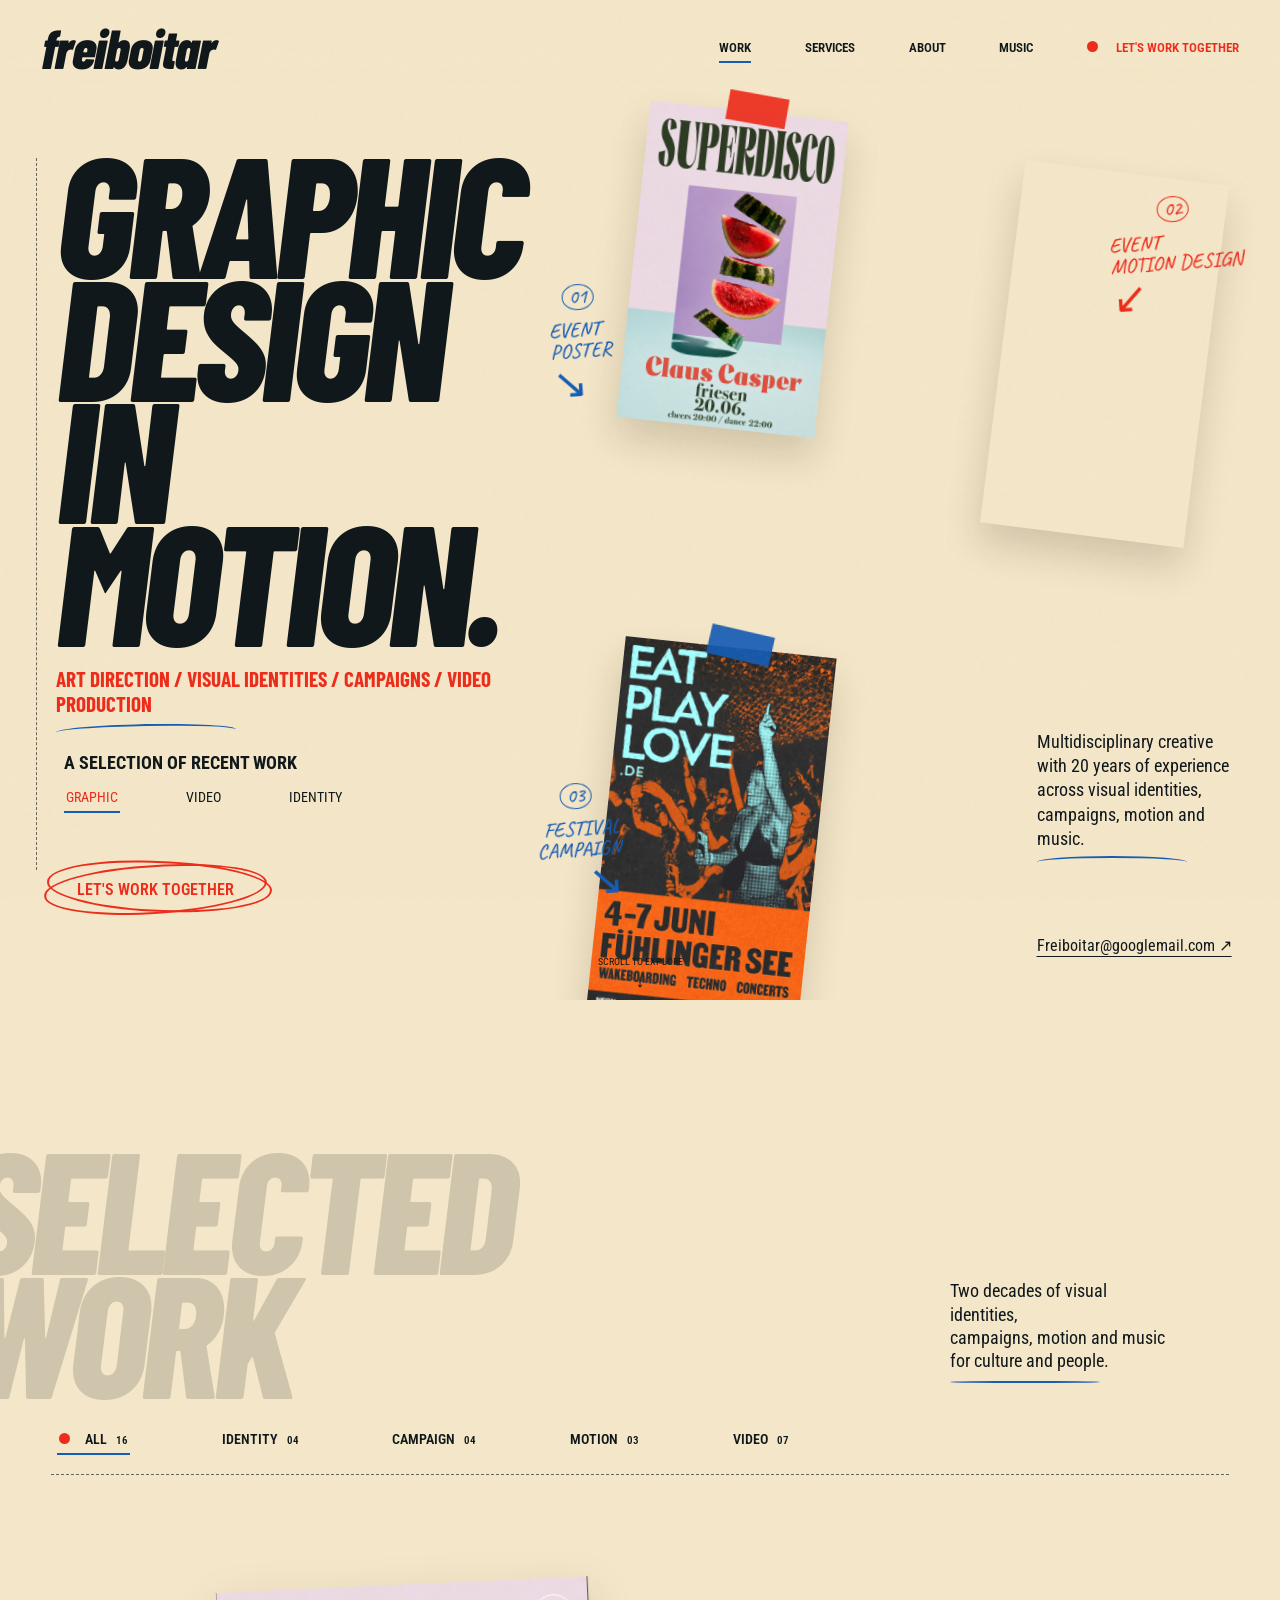
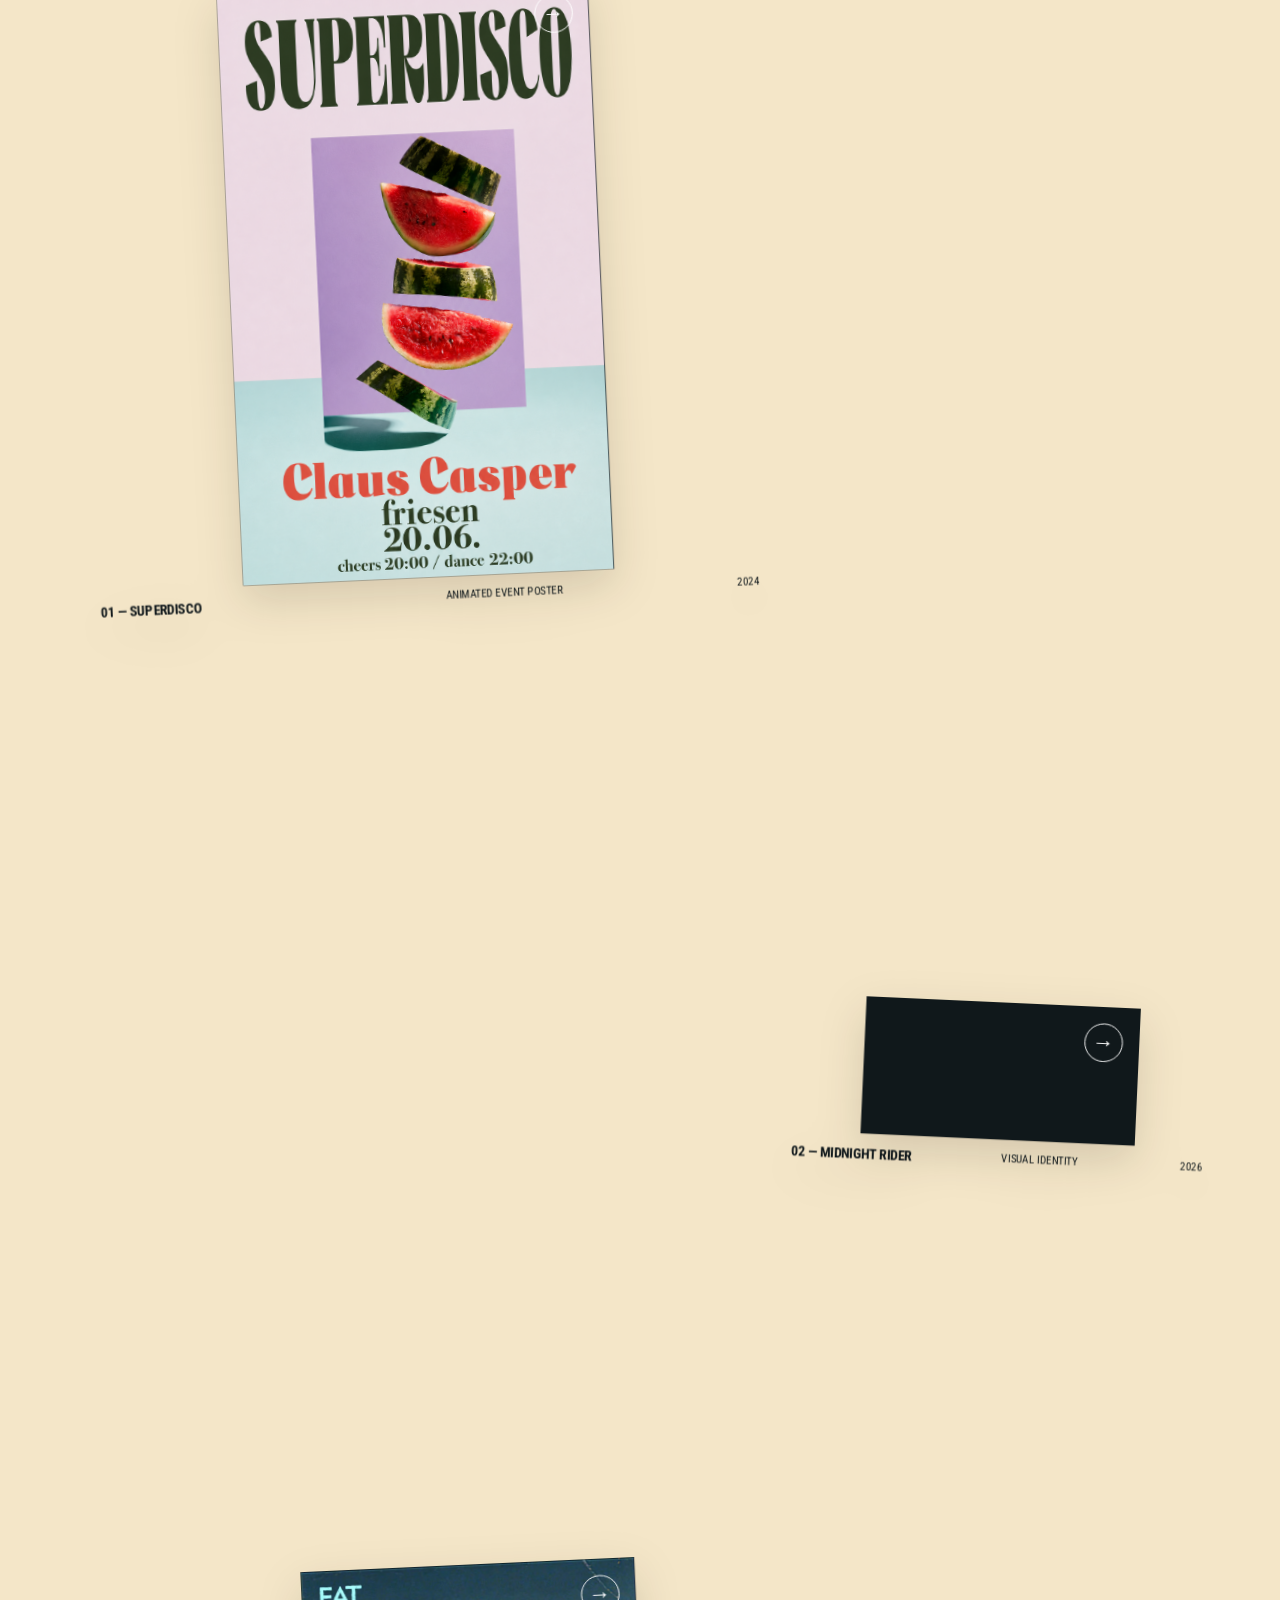
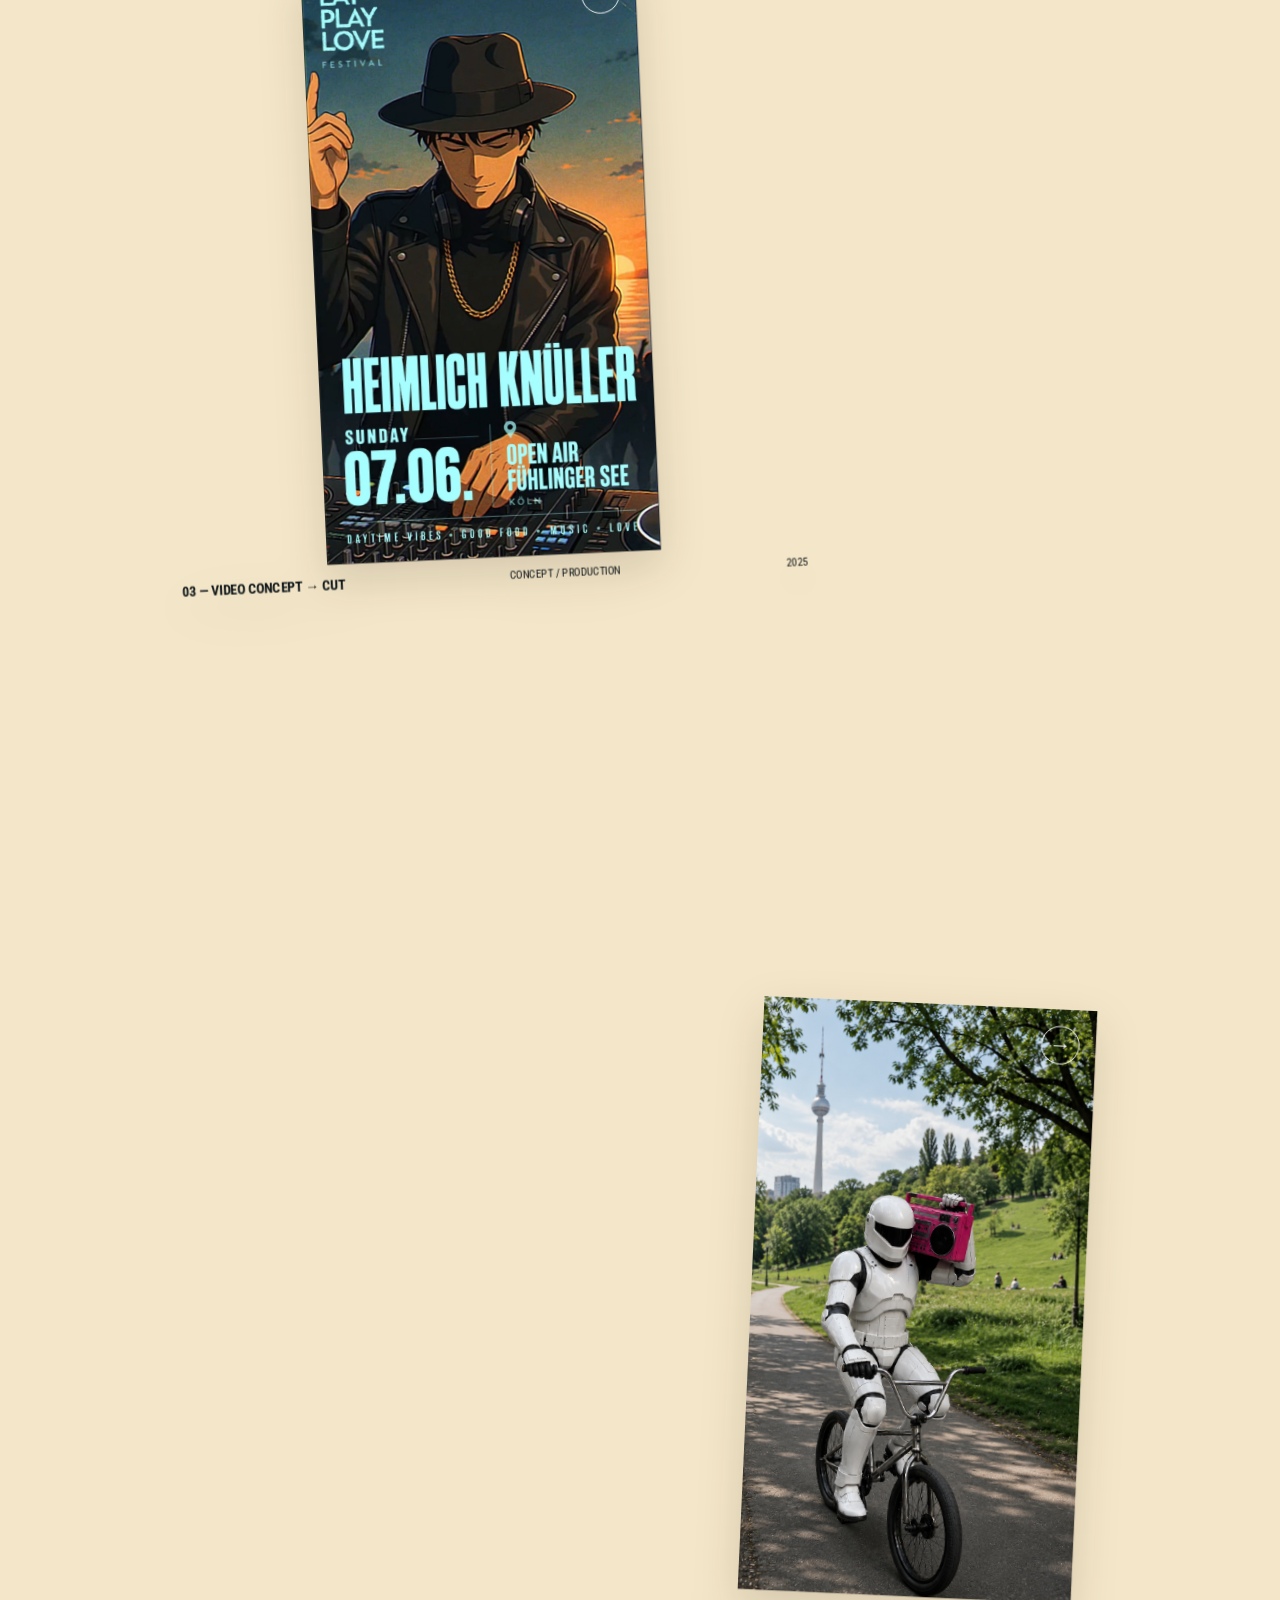
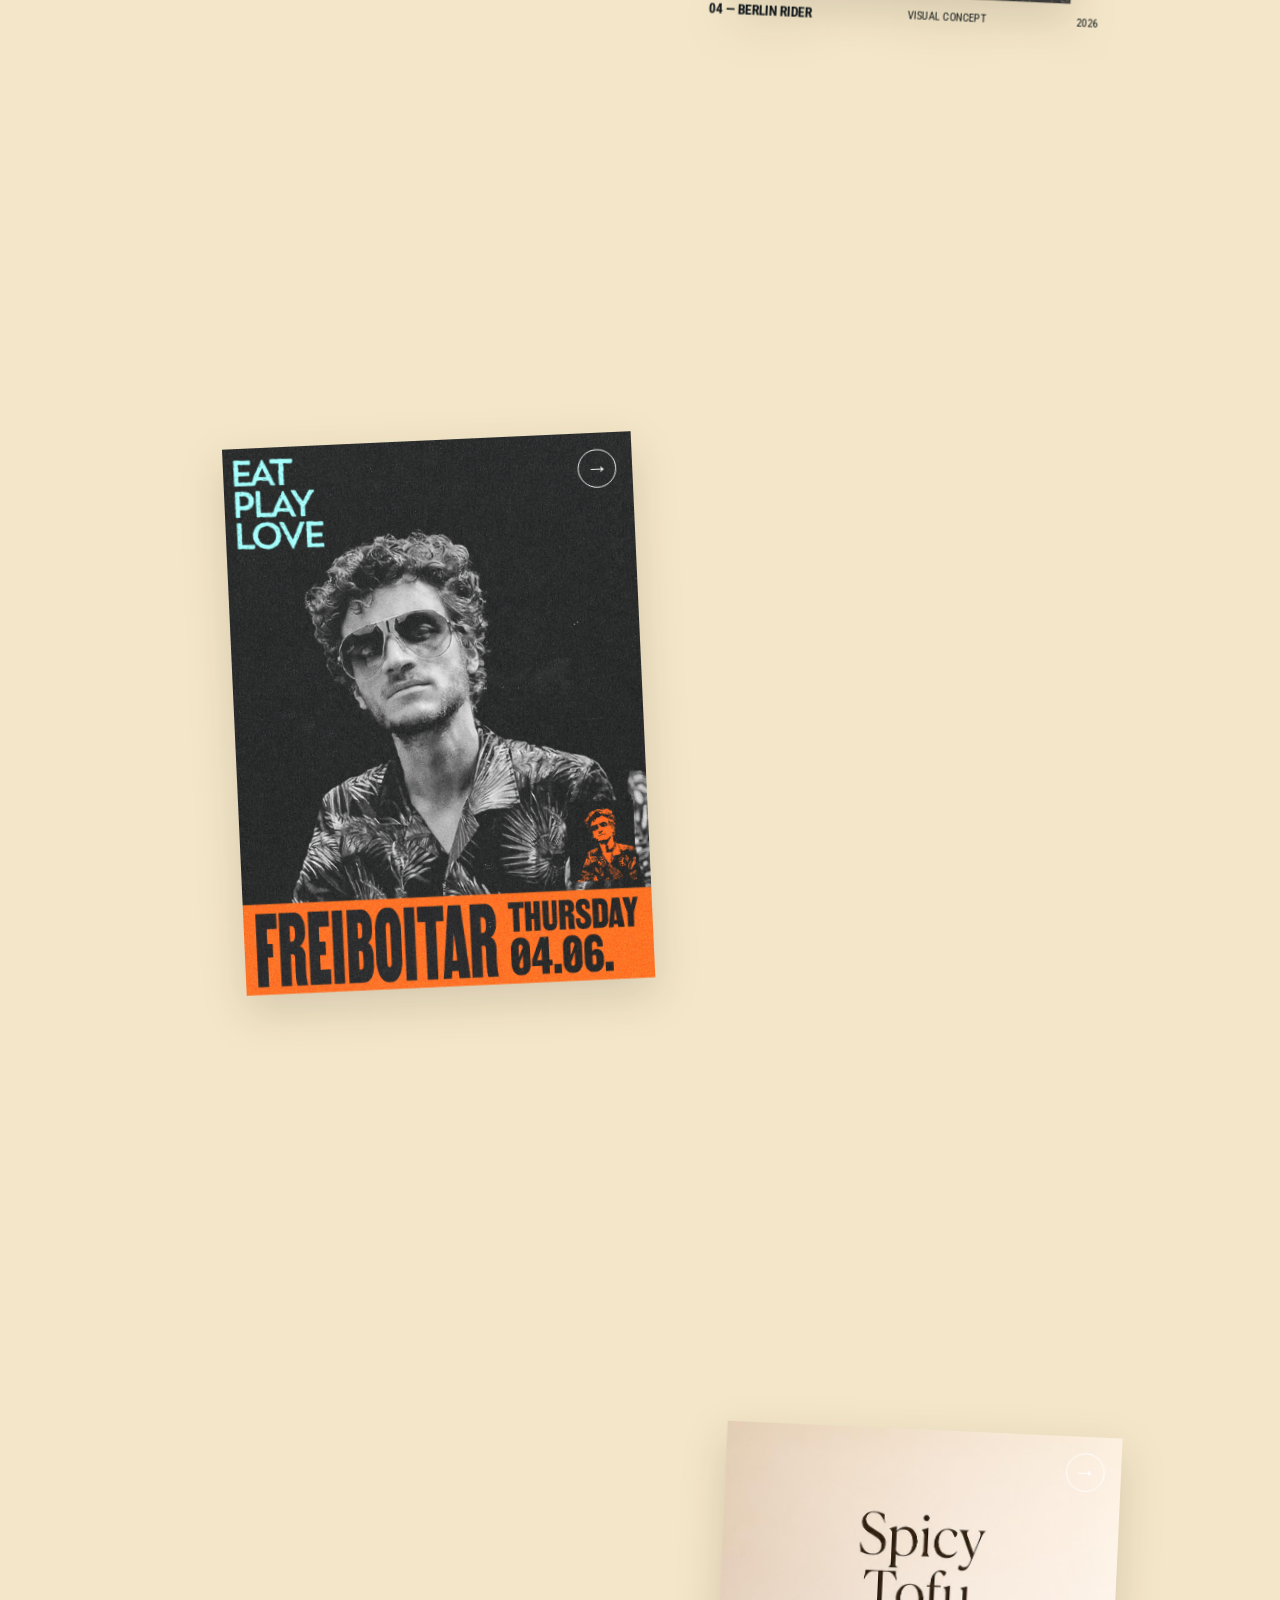
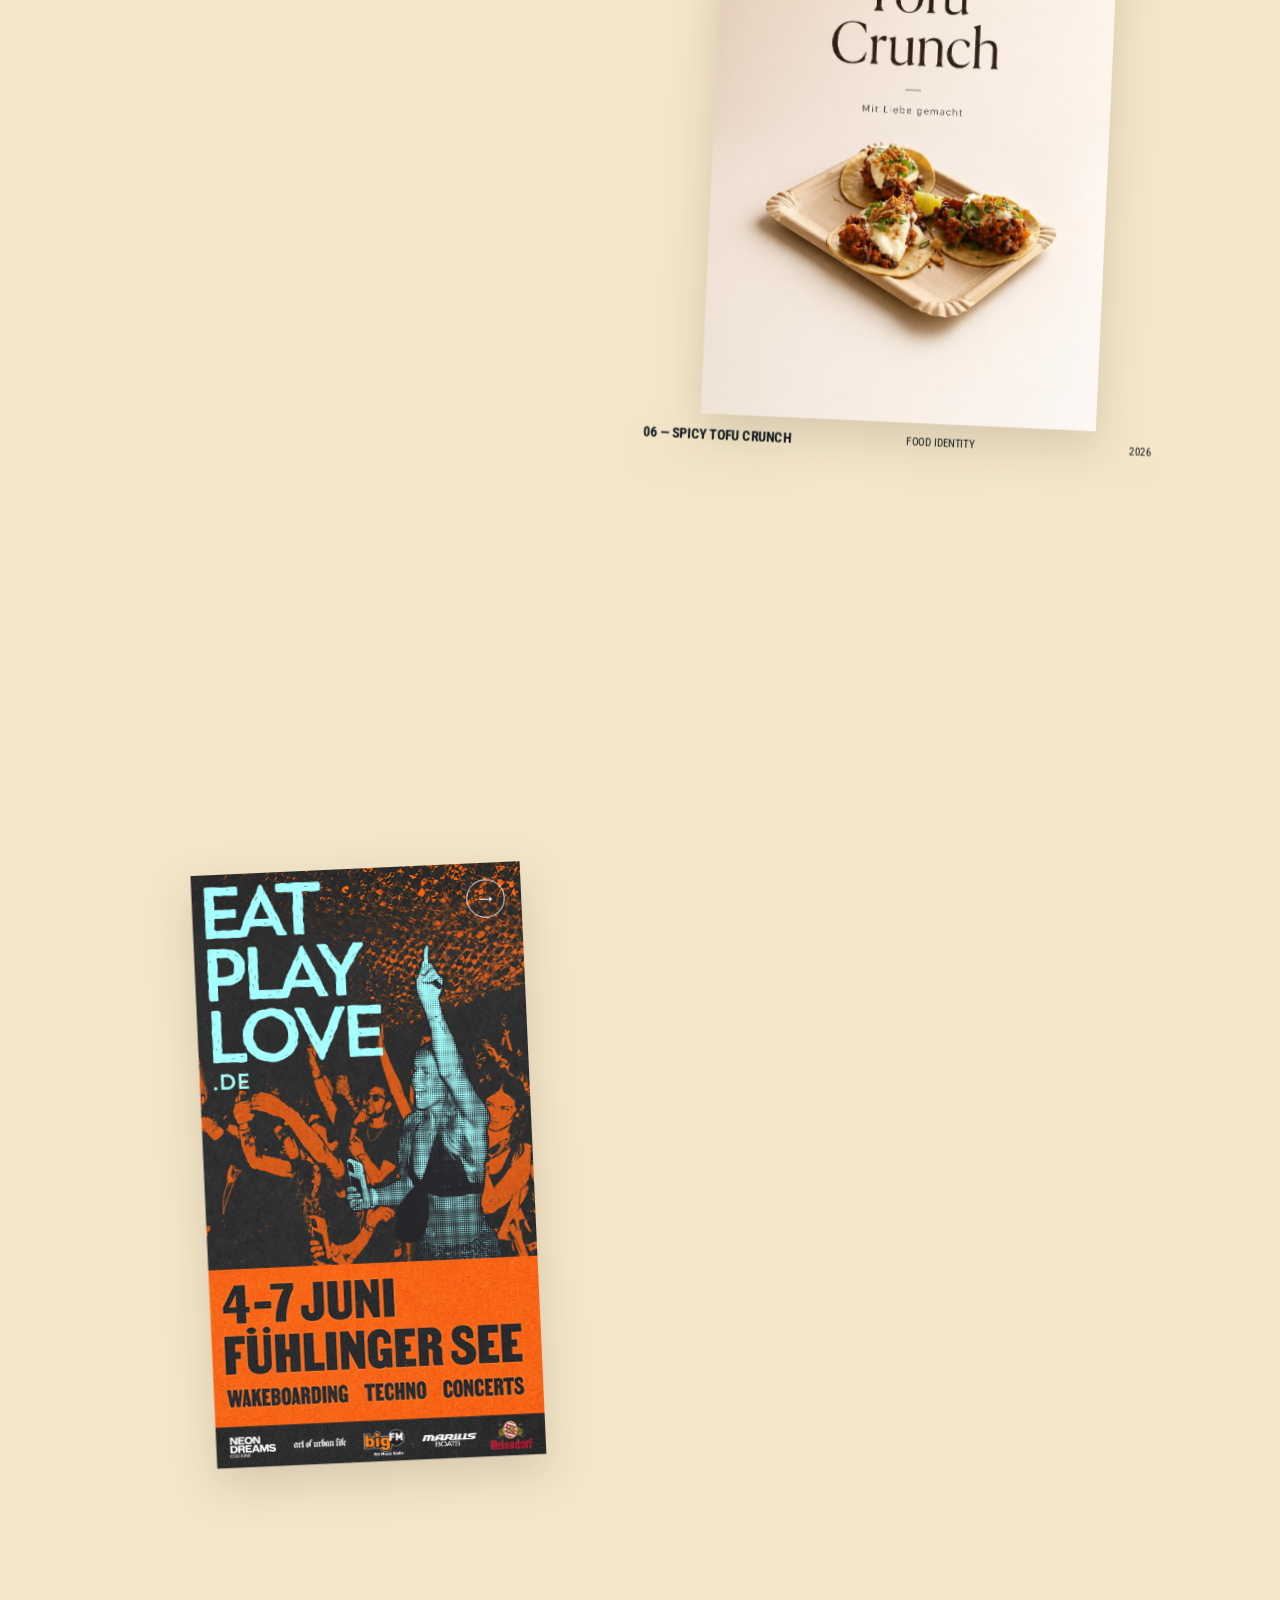
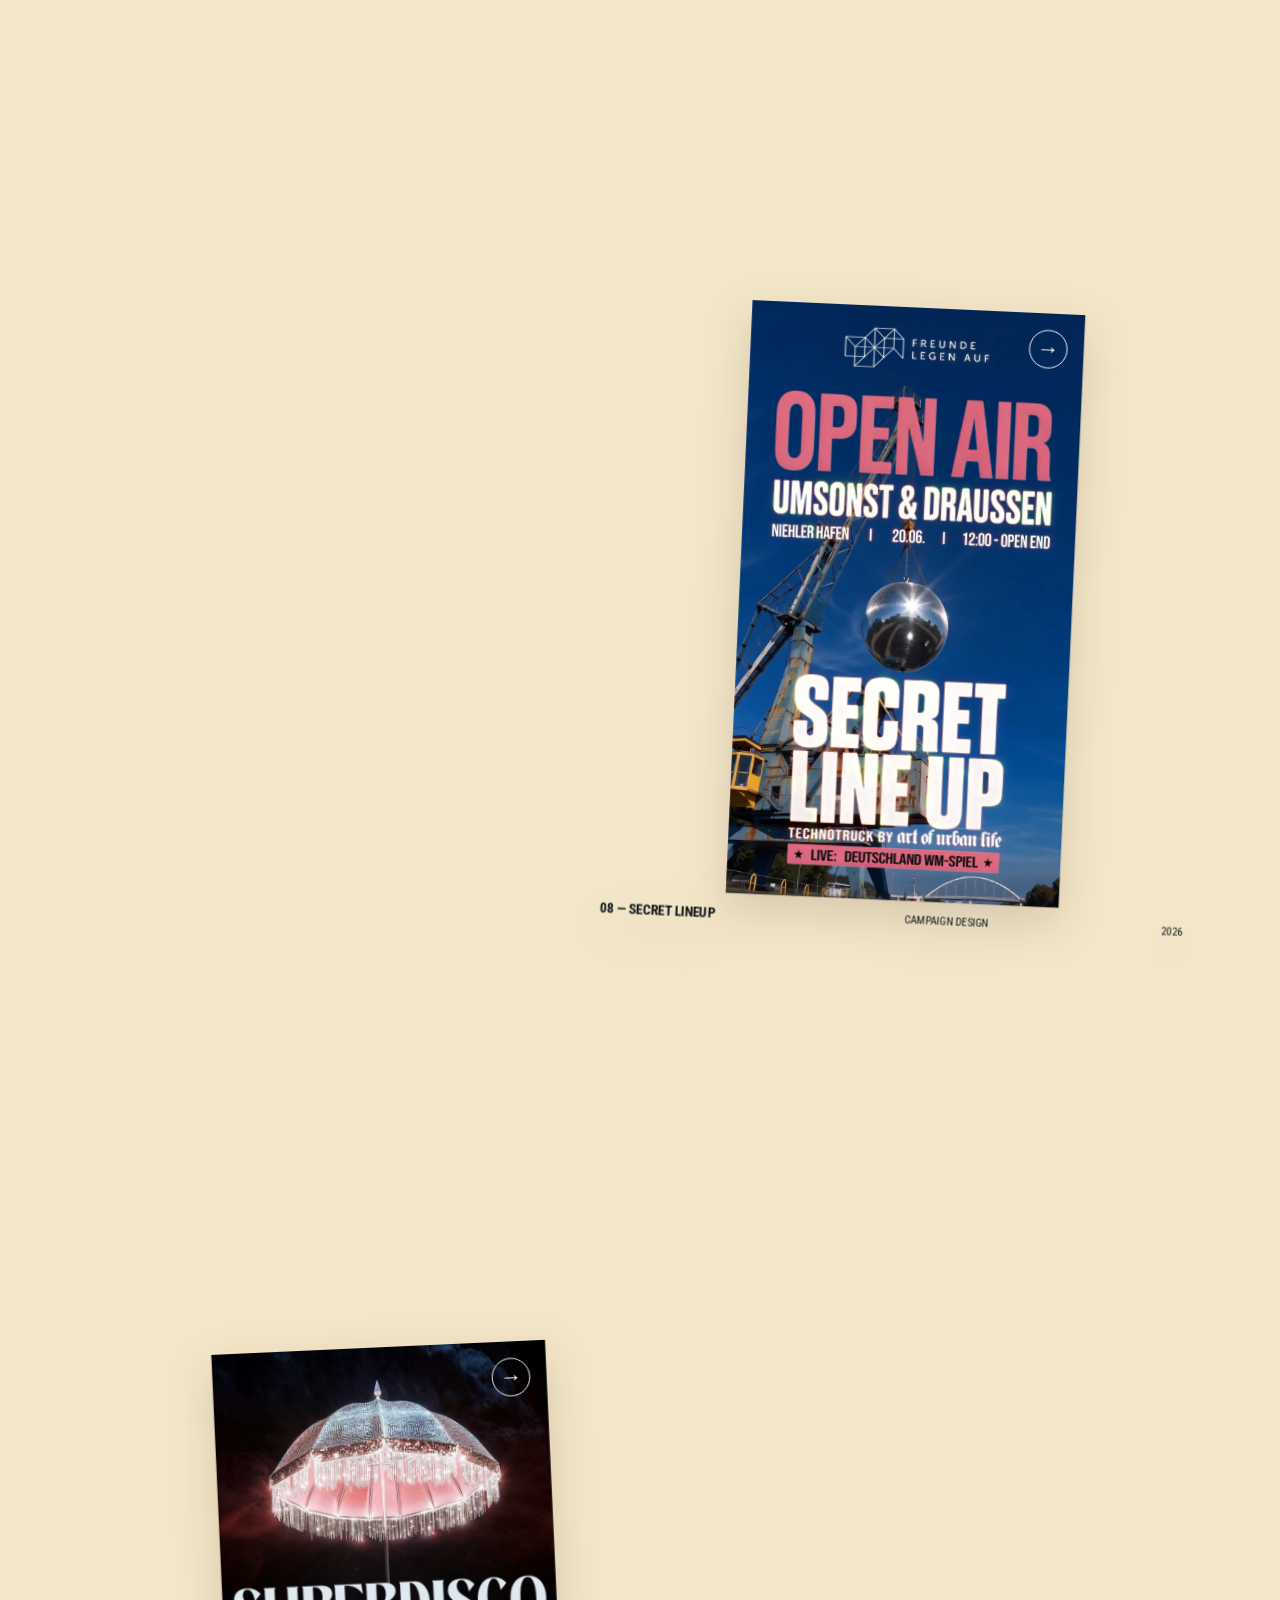
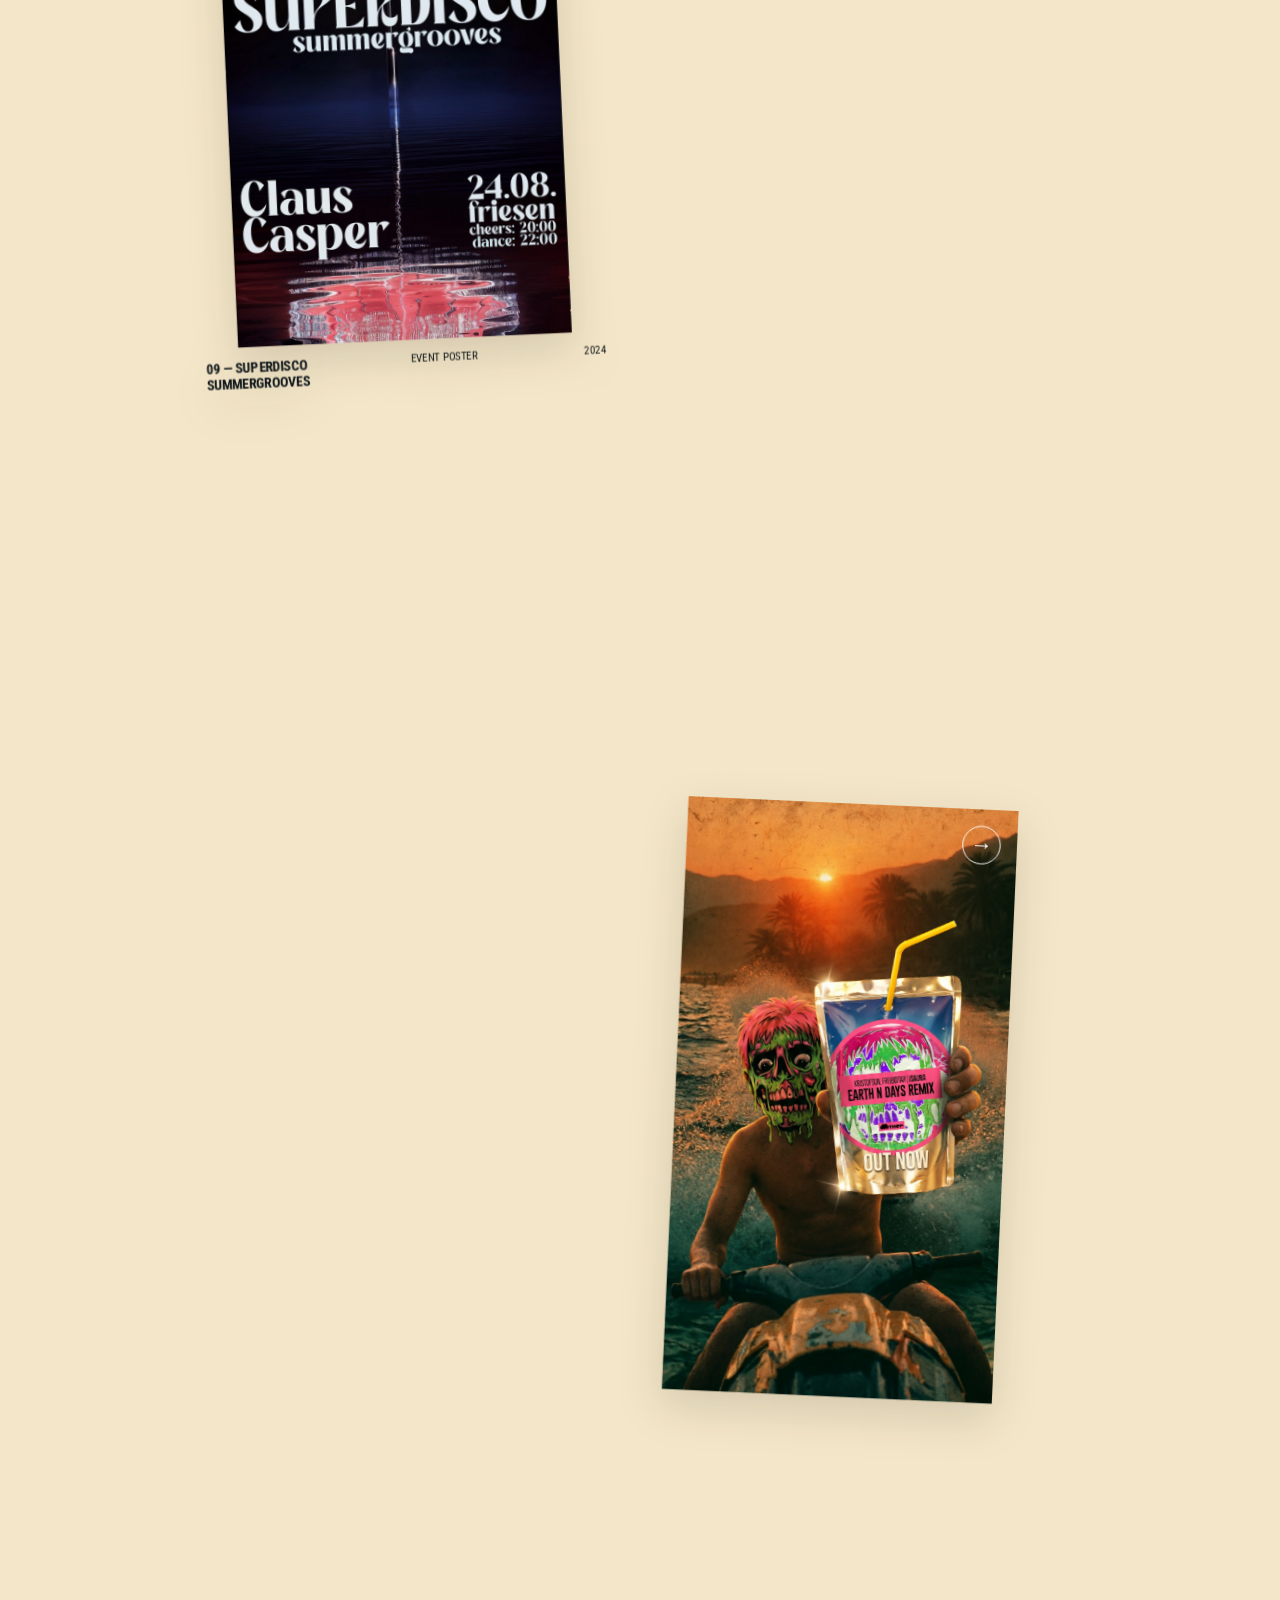
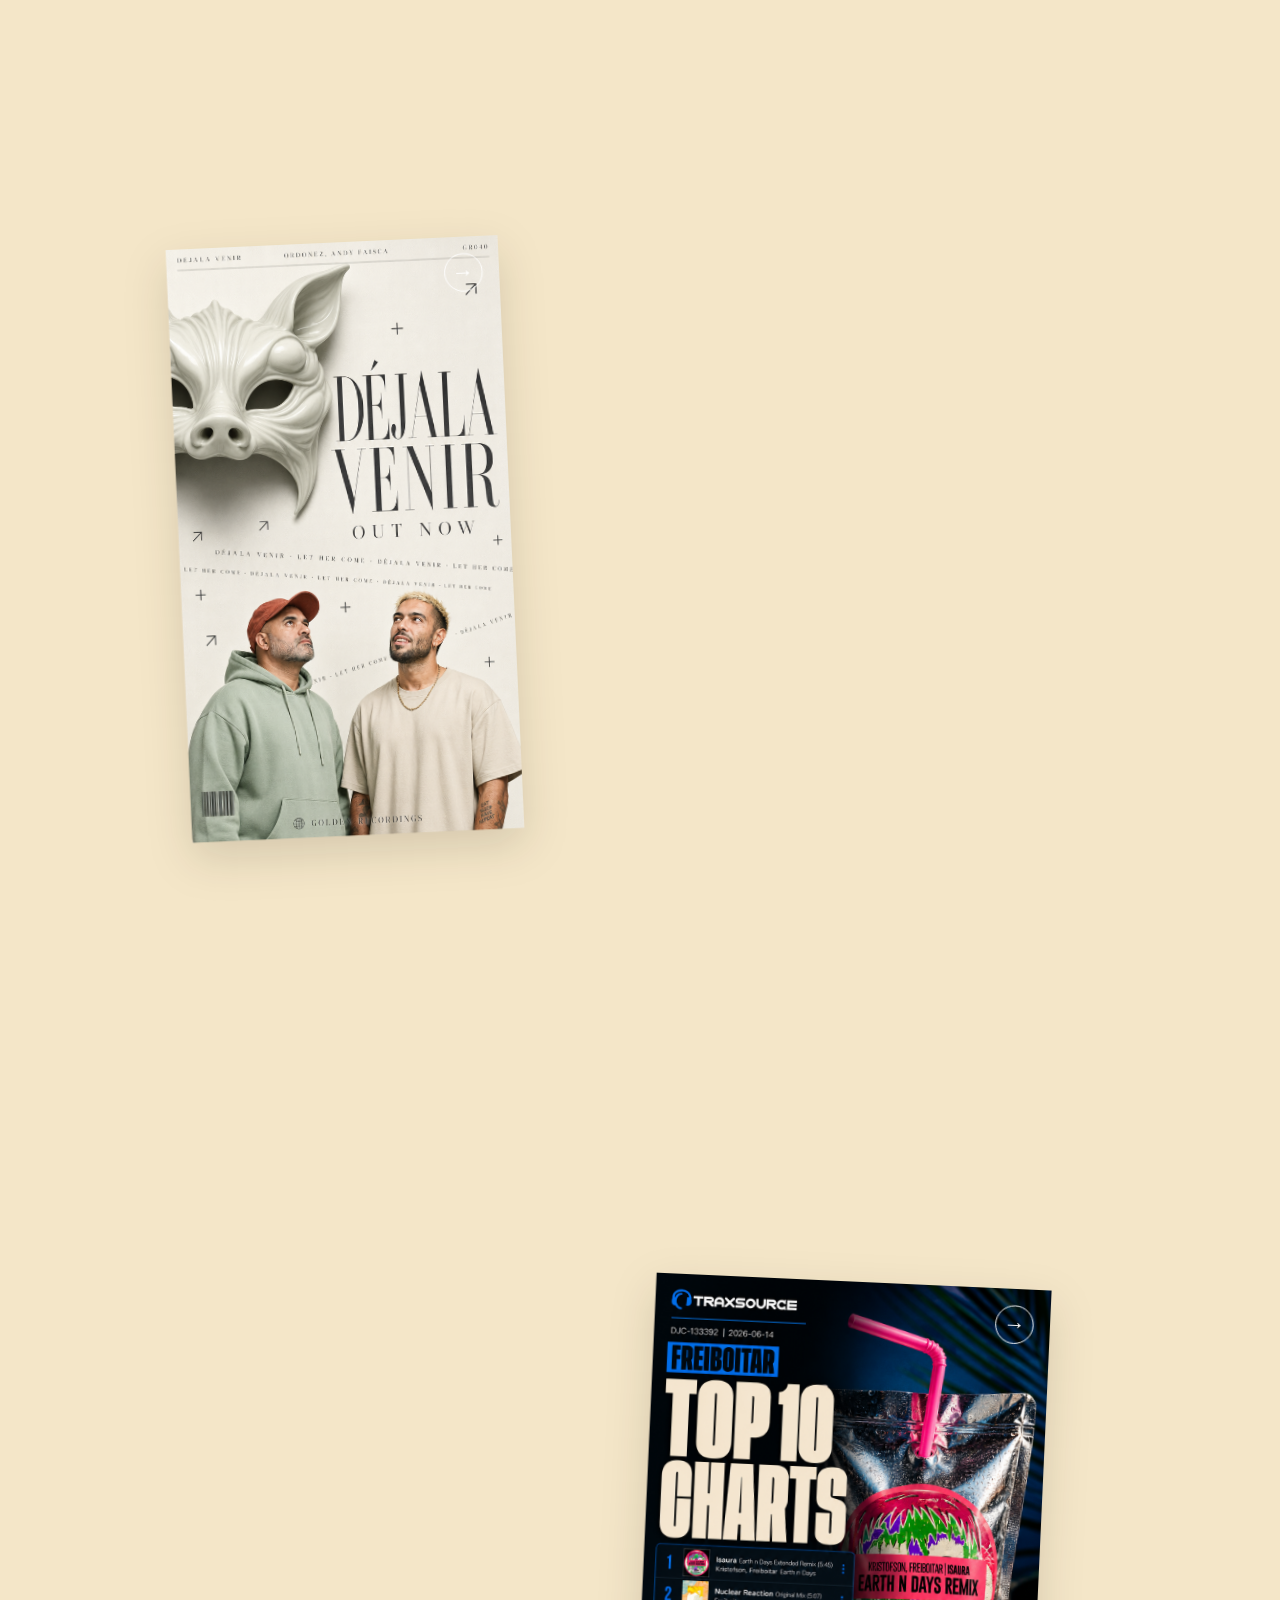
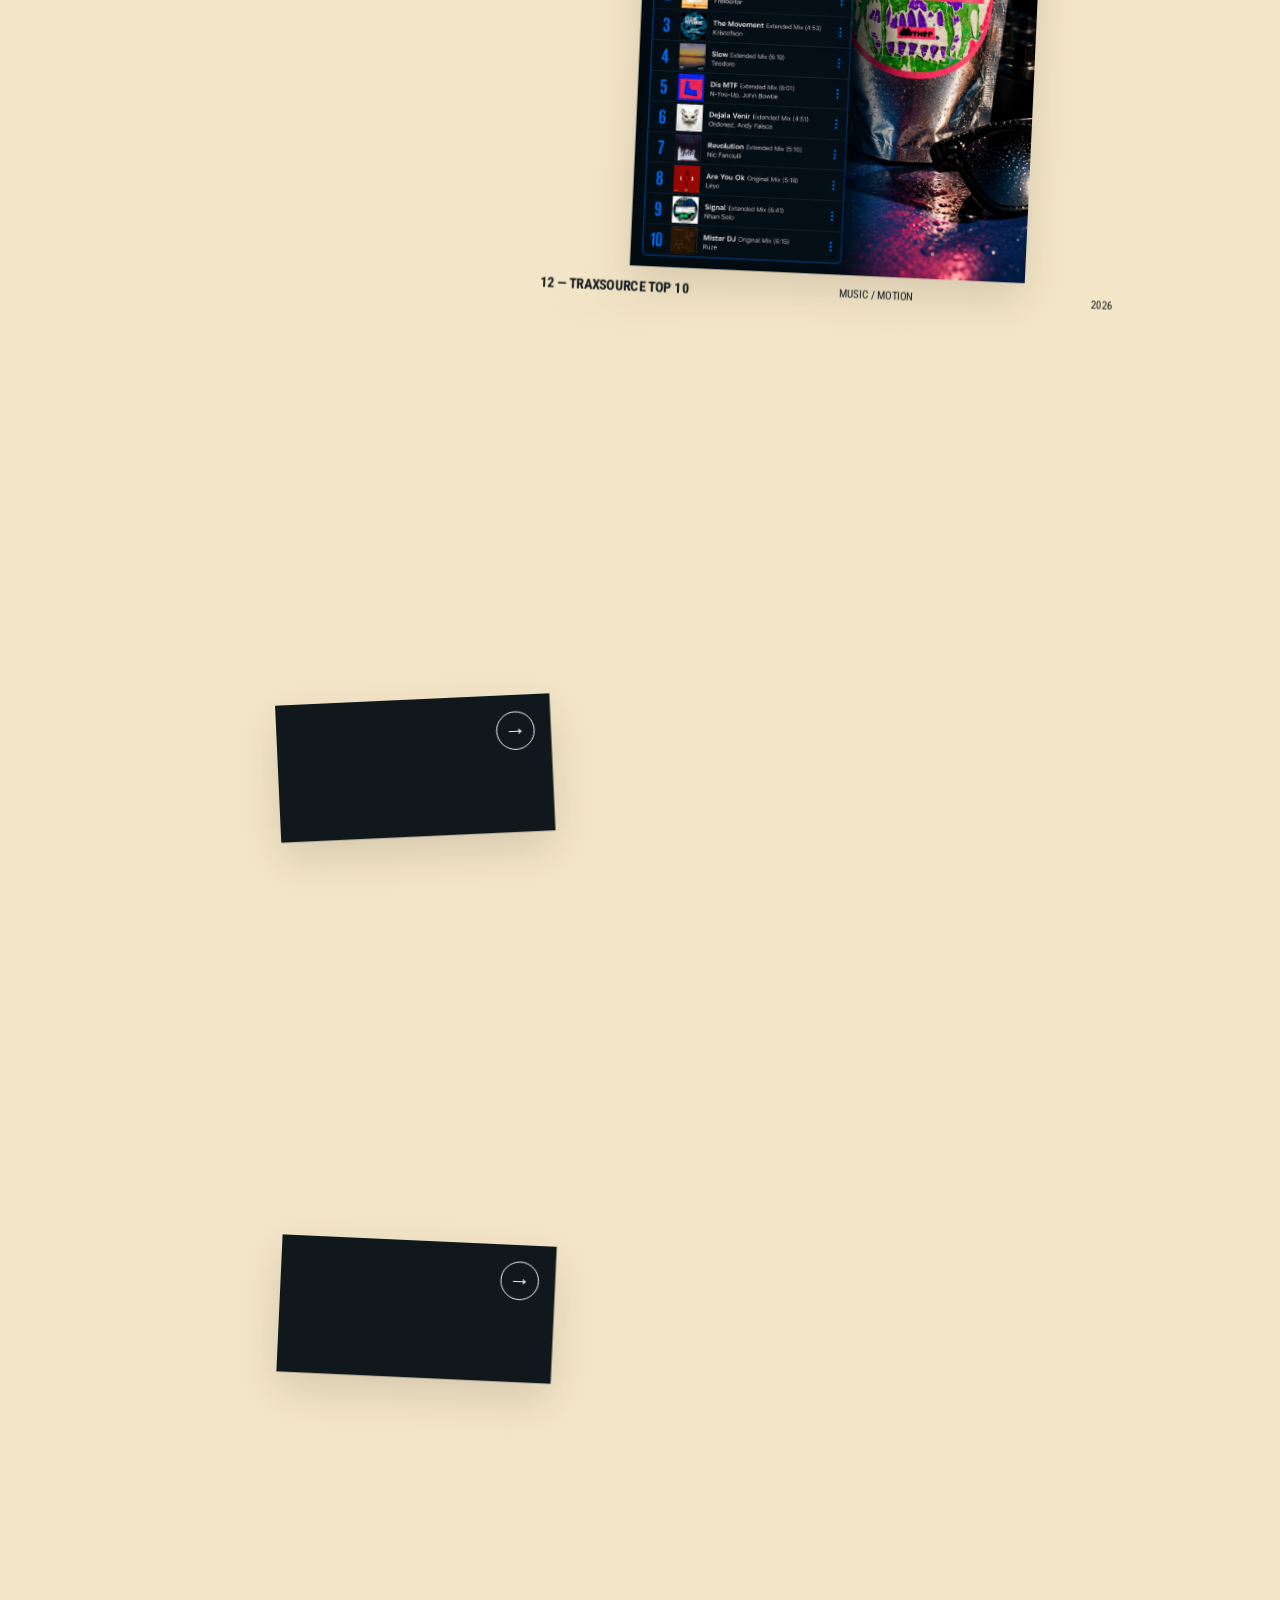
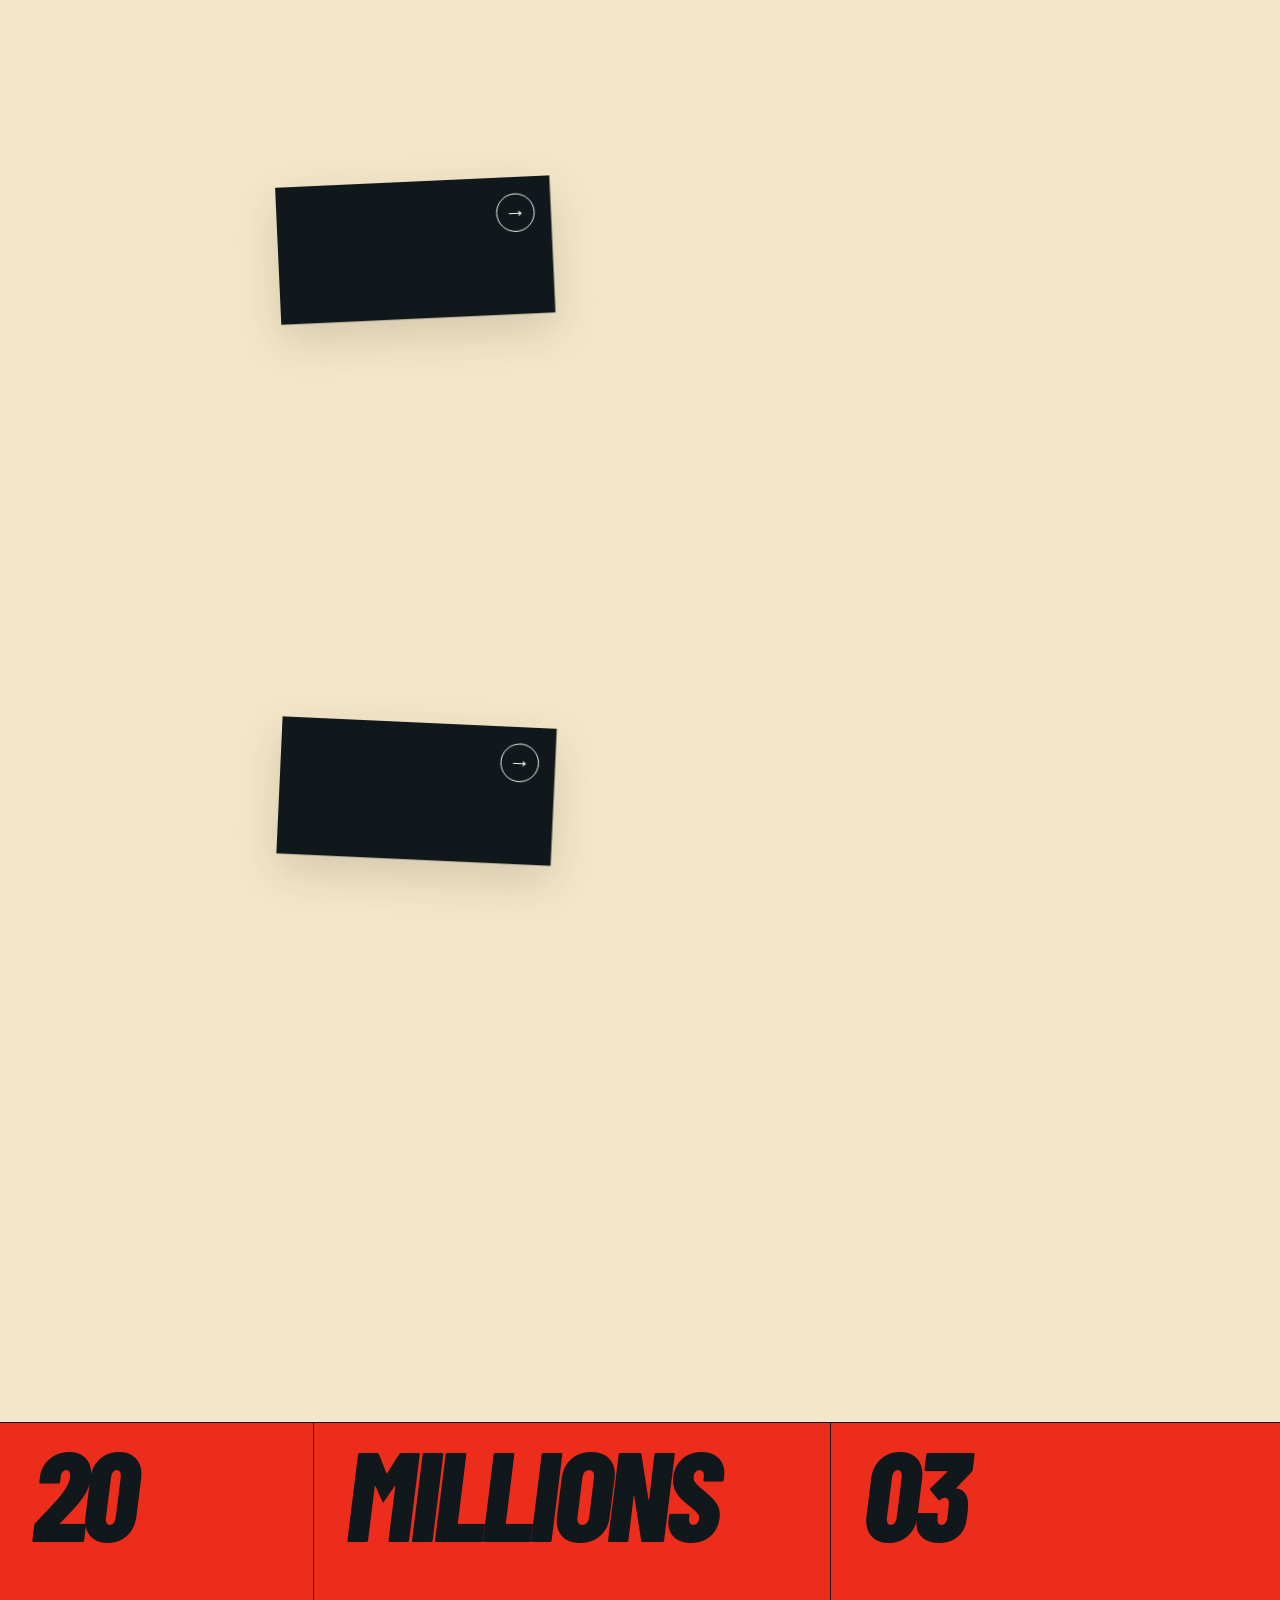
==== commit 9aa0855a: "Add Spotify Canvas service" ====
--- a/index.html
+++ b/index.html
@@ -92,13 +92,14 @@
       </section>
 
       <section class="services" id="services" aria-labelledby="services-title">
-        <p class="section-index">20 years in the making <span>04 disciplines</span></p>
+        <p class="section-index">20 years in the making <span>05 disciplines</span></p>
         <h2 id="services-title">Big ideas.<br /><em>Clear systems.</em><br />A little noise.</h2>
         <ol>
           <li><span>01</span><b>Art direction</b><i>One idea carried through image, type and motion.</i></li>
           <li><span>02</span><b>Visual identities</b><i>Flexible worlds with a distinct point of view.</i></li>
           <li><span>03</span><b>Campaigns</b><i>Built from the first announcement to the final frame.</i></li>
           <li><span>04</span><b>Video production</b><i>Creative concepts developed from first idea to final cut.</i></li>
+          <li><span>05</span><b>Spotify Canvas</b><i>Looping visuals designed to move with the music.</i></li>
         </ol>
       </section>
 
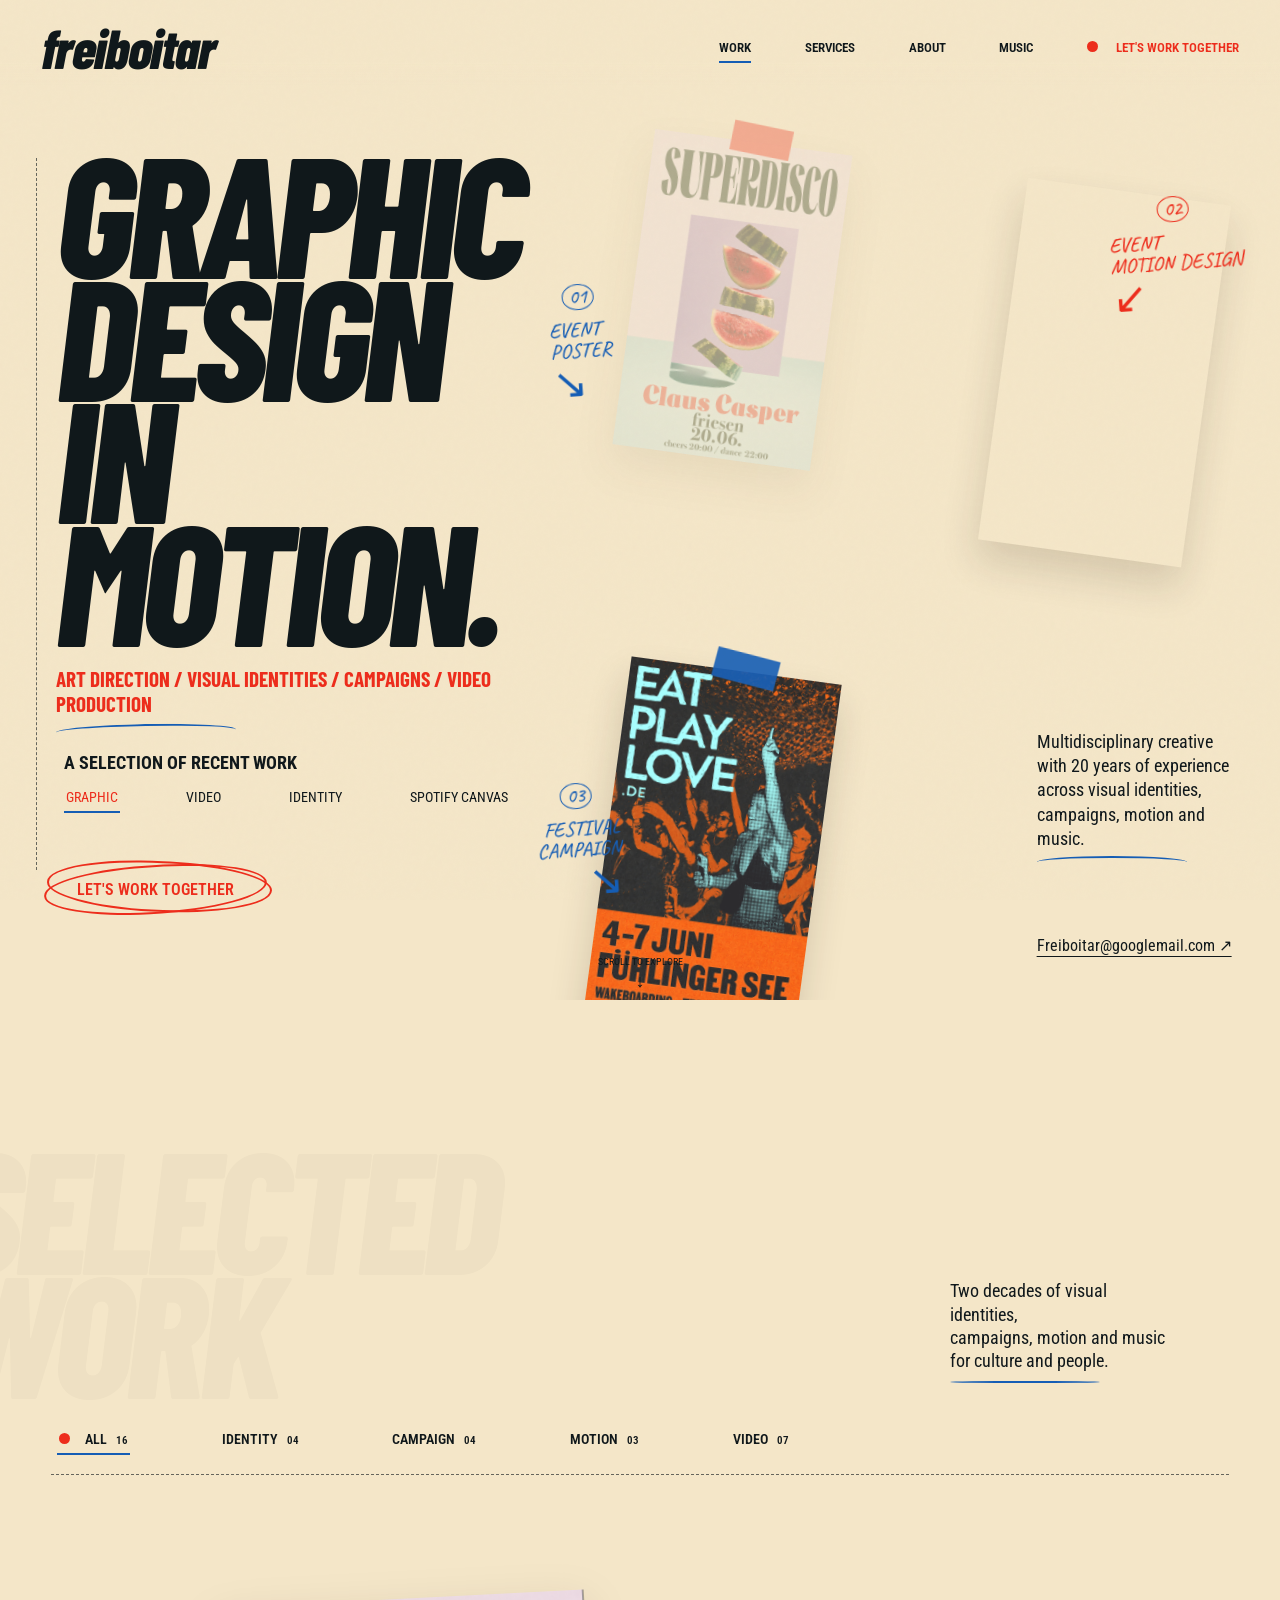
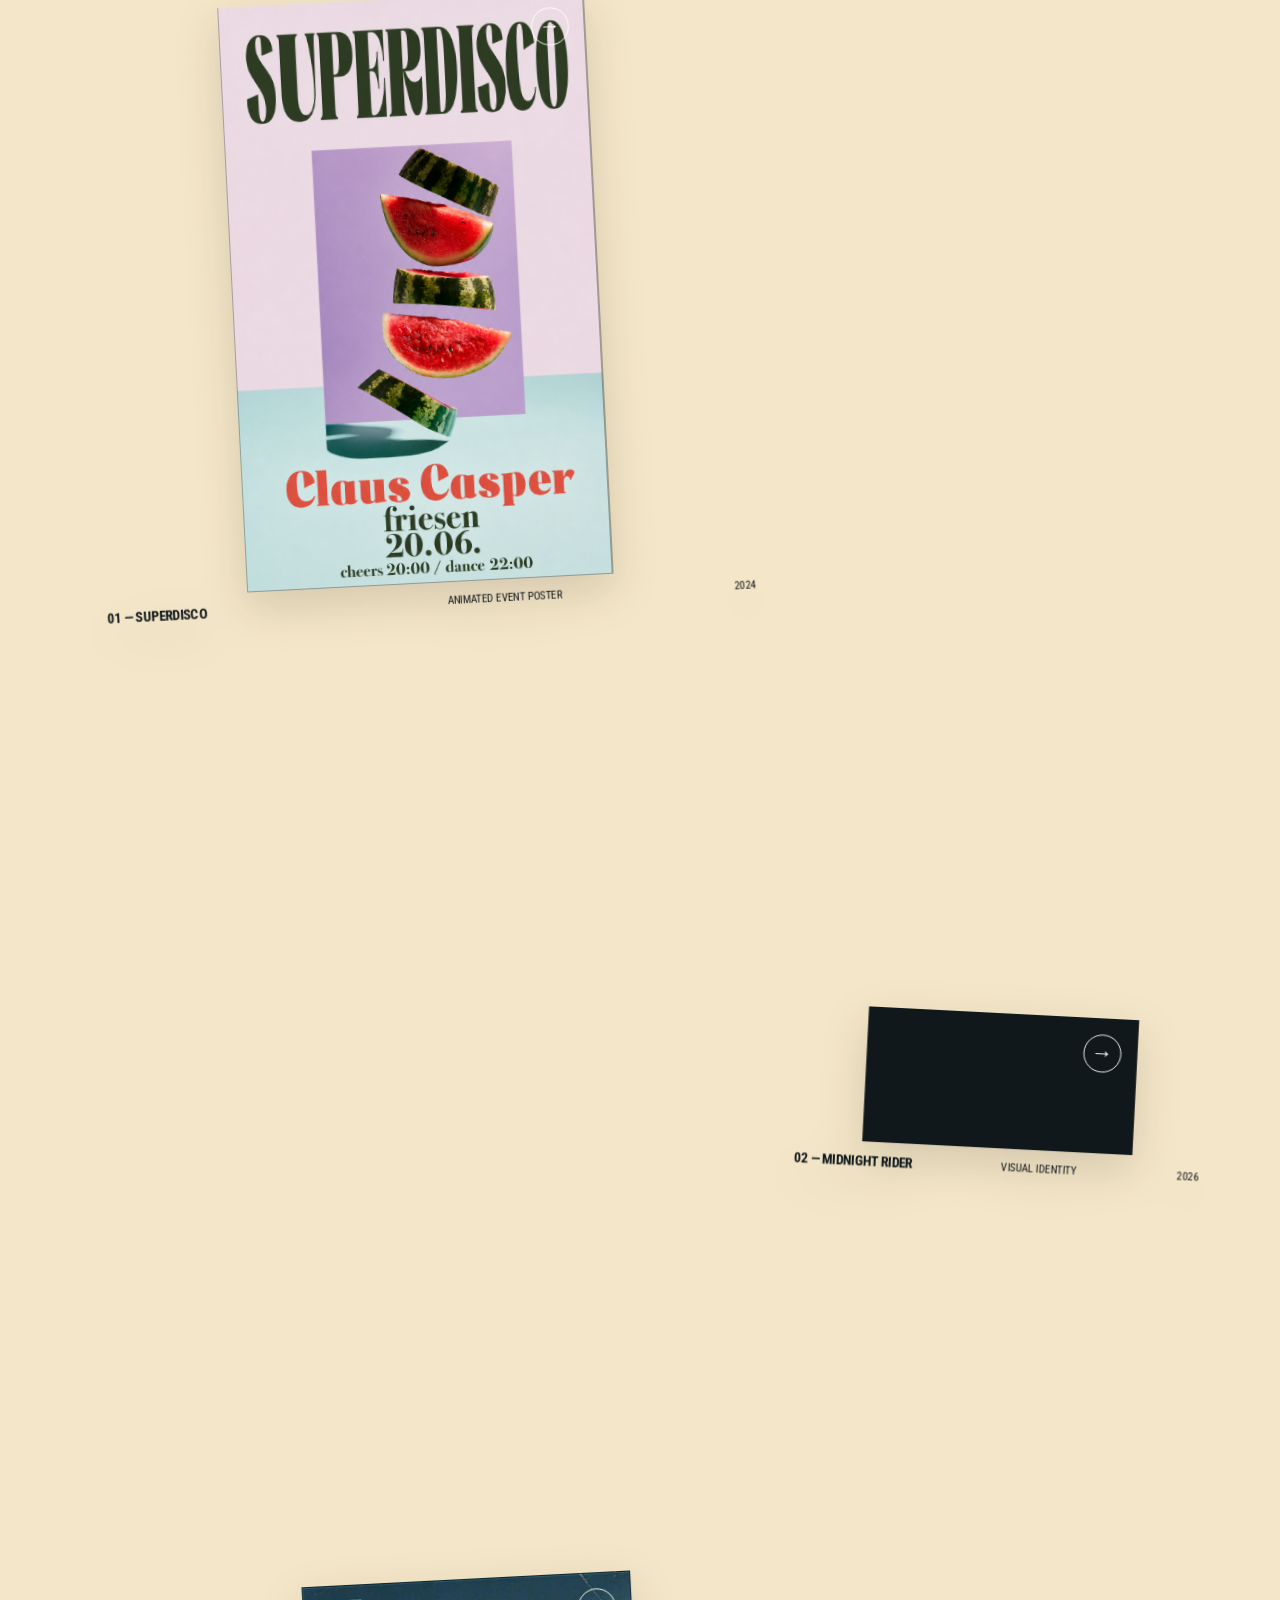
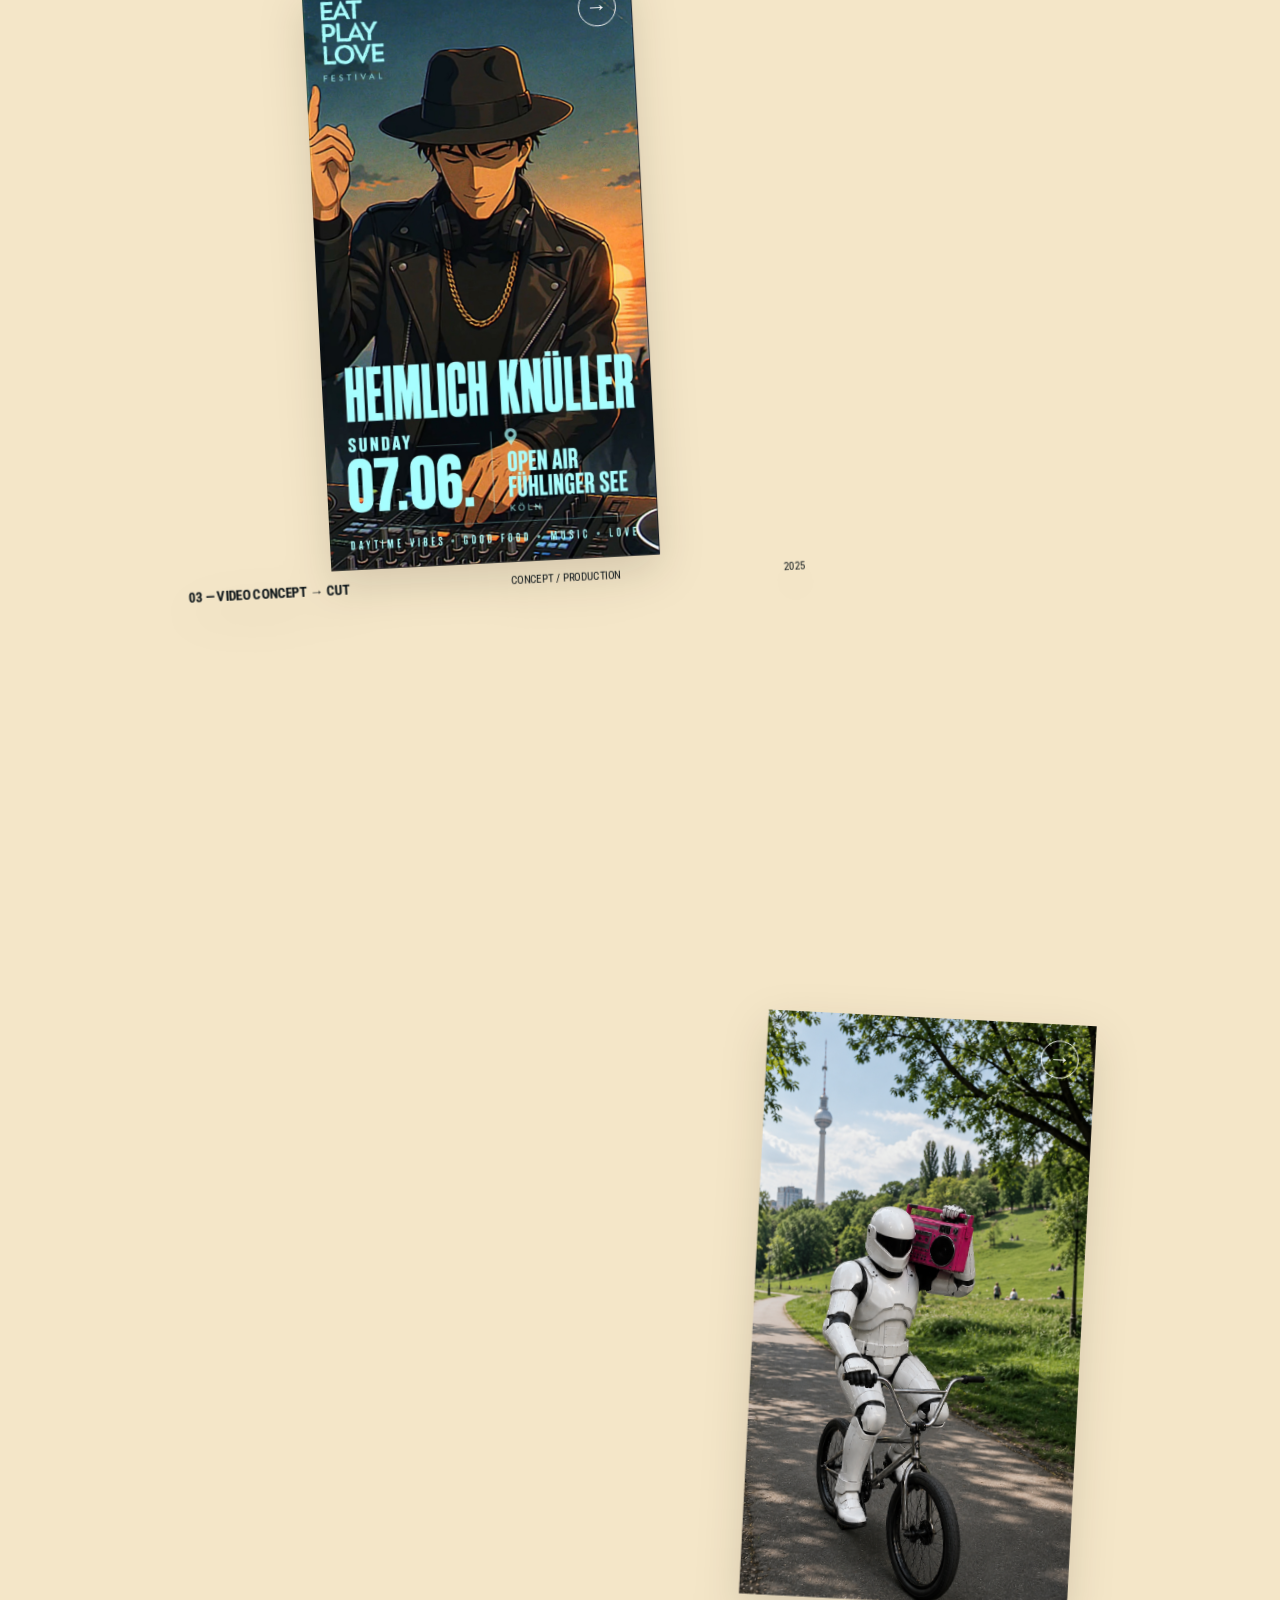
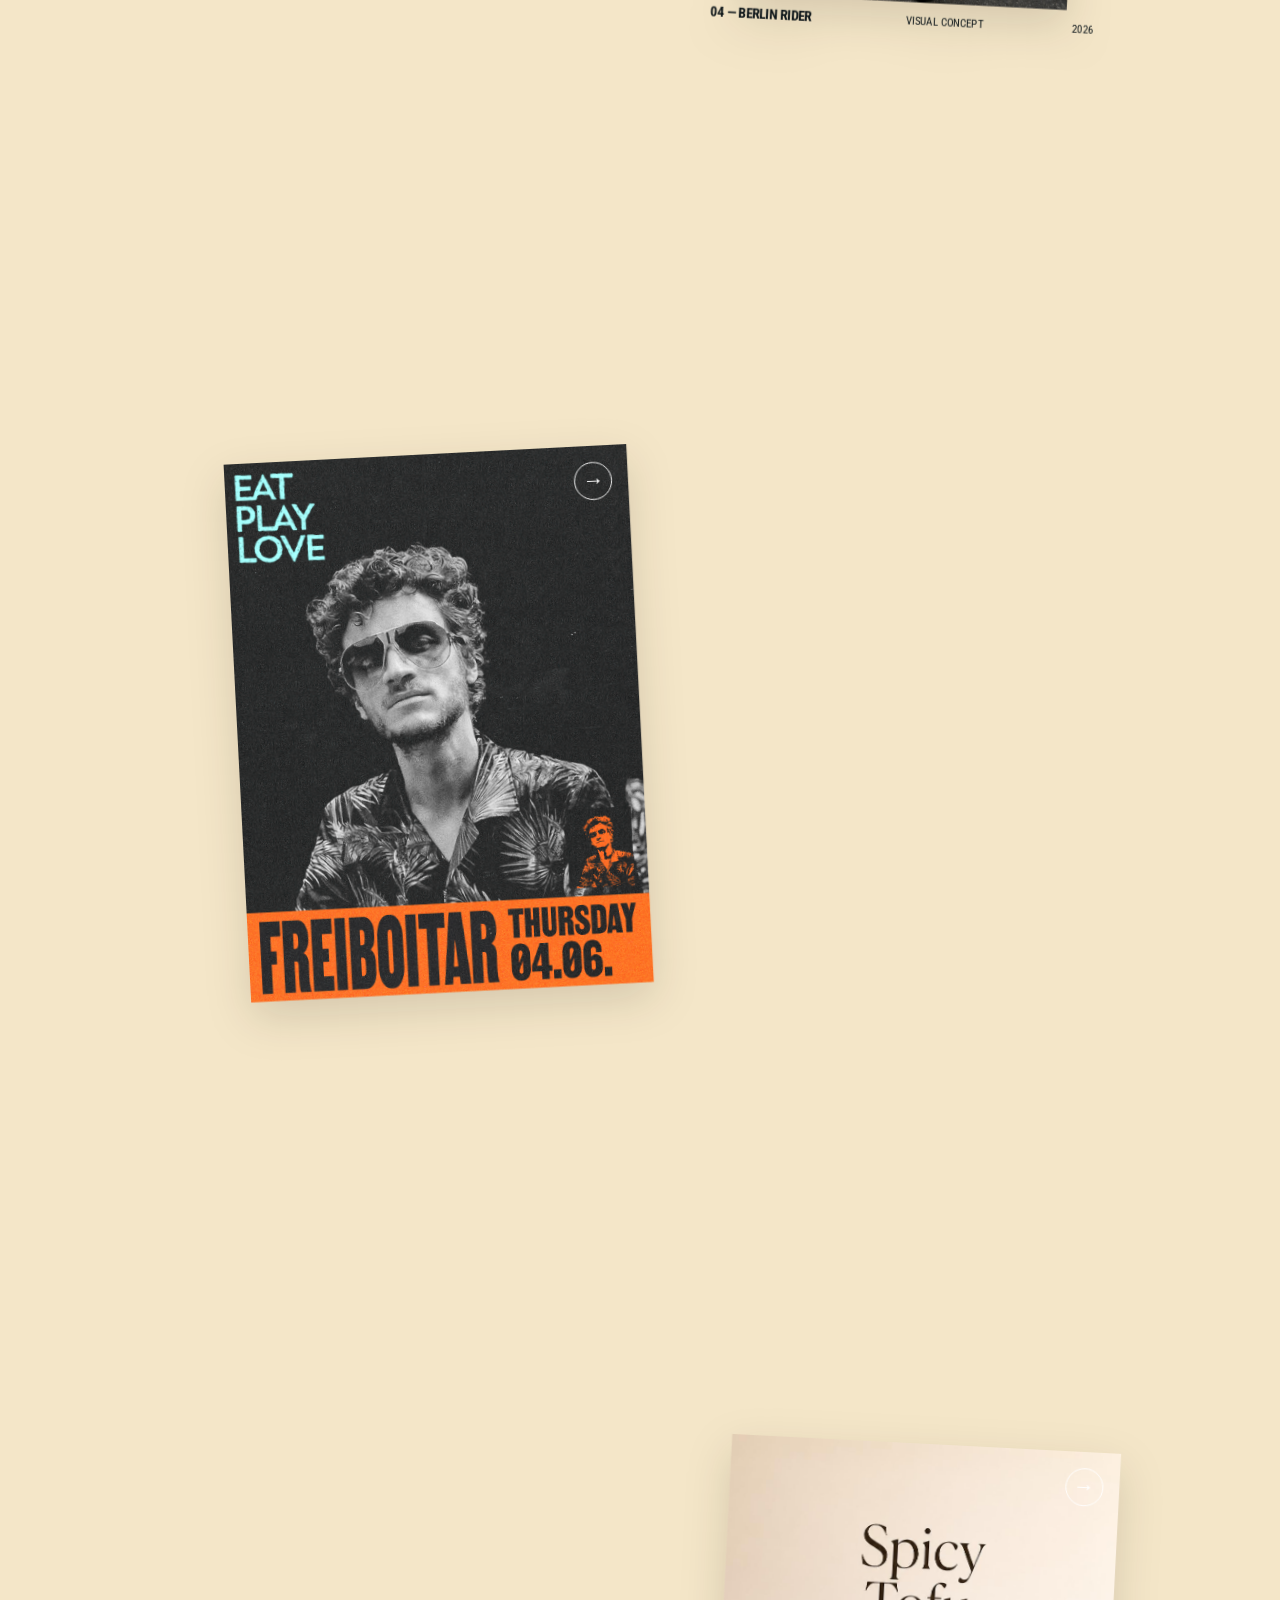
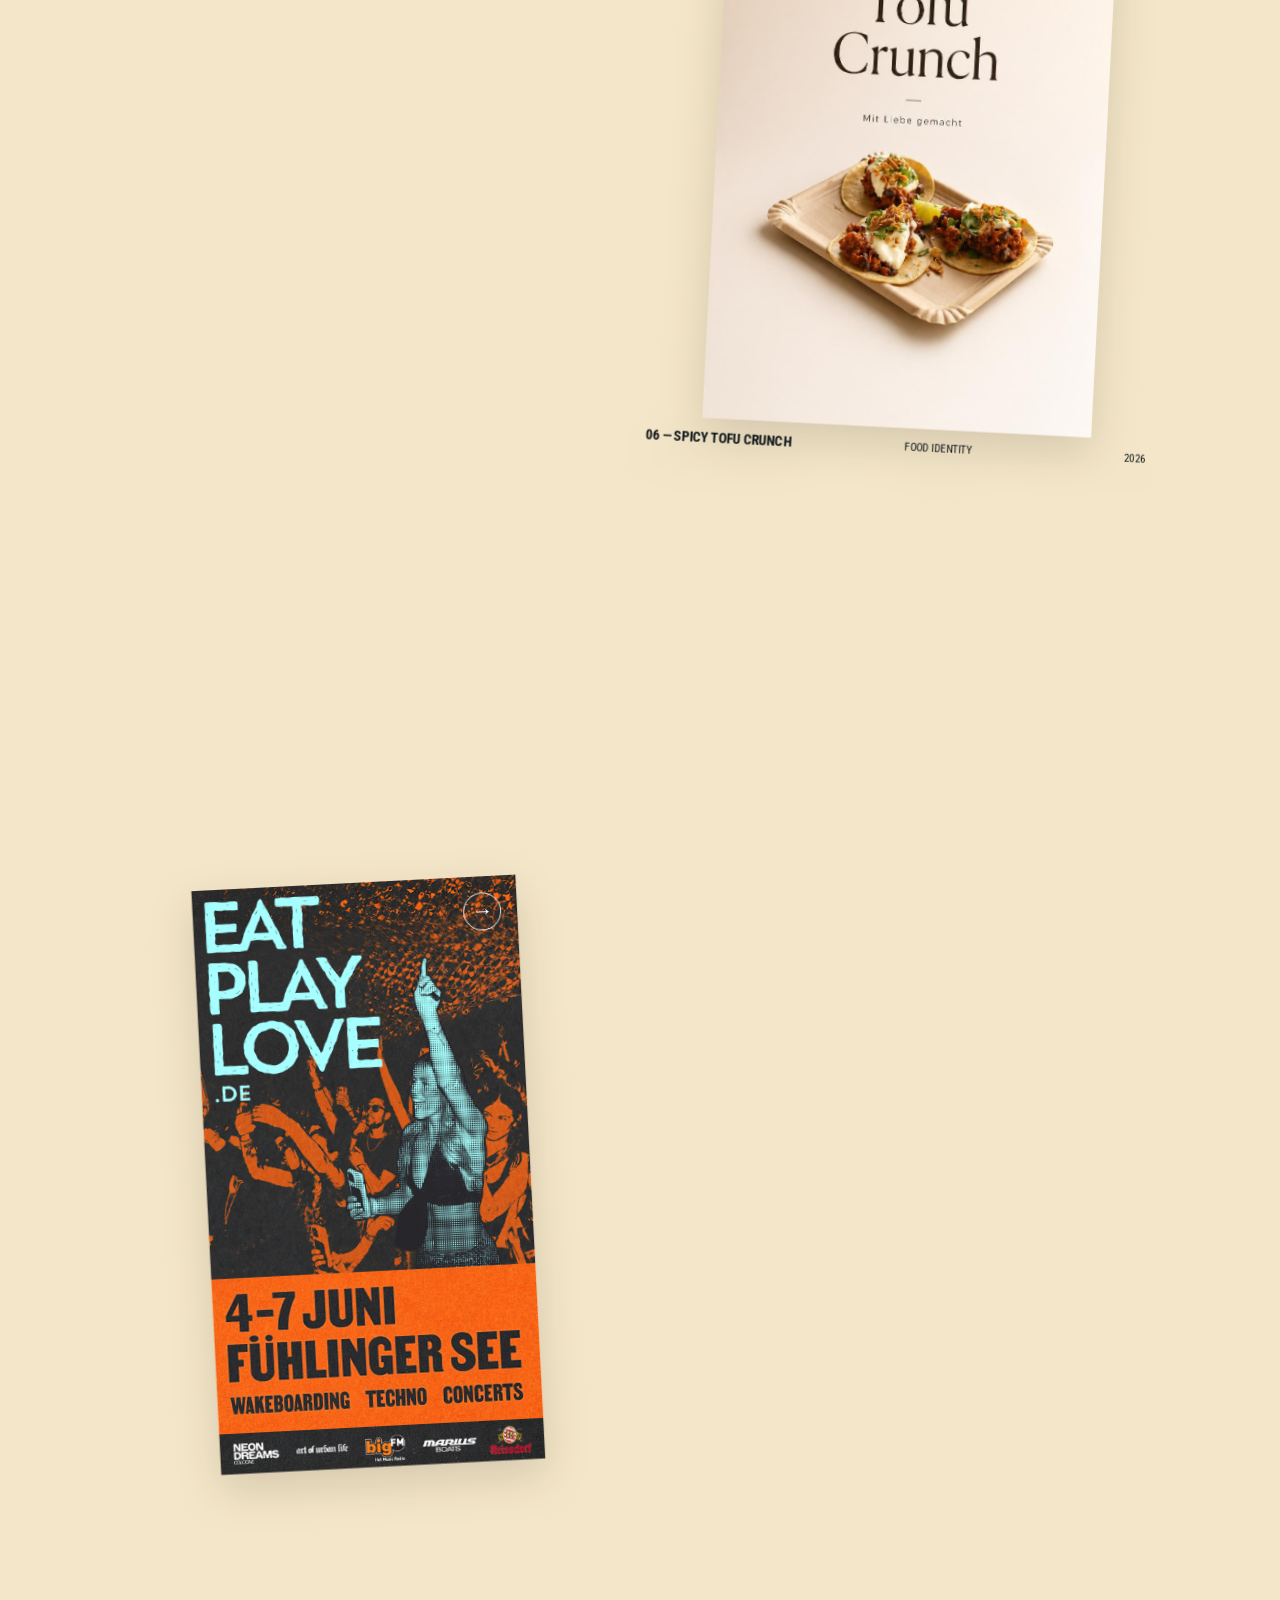
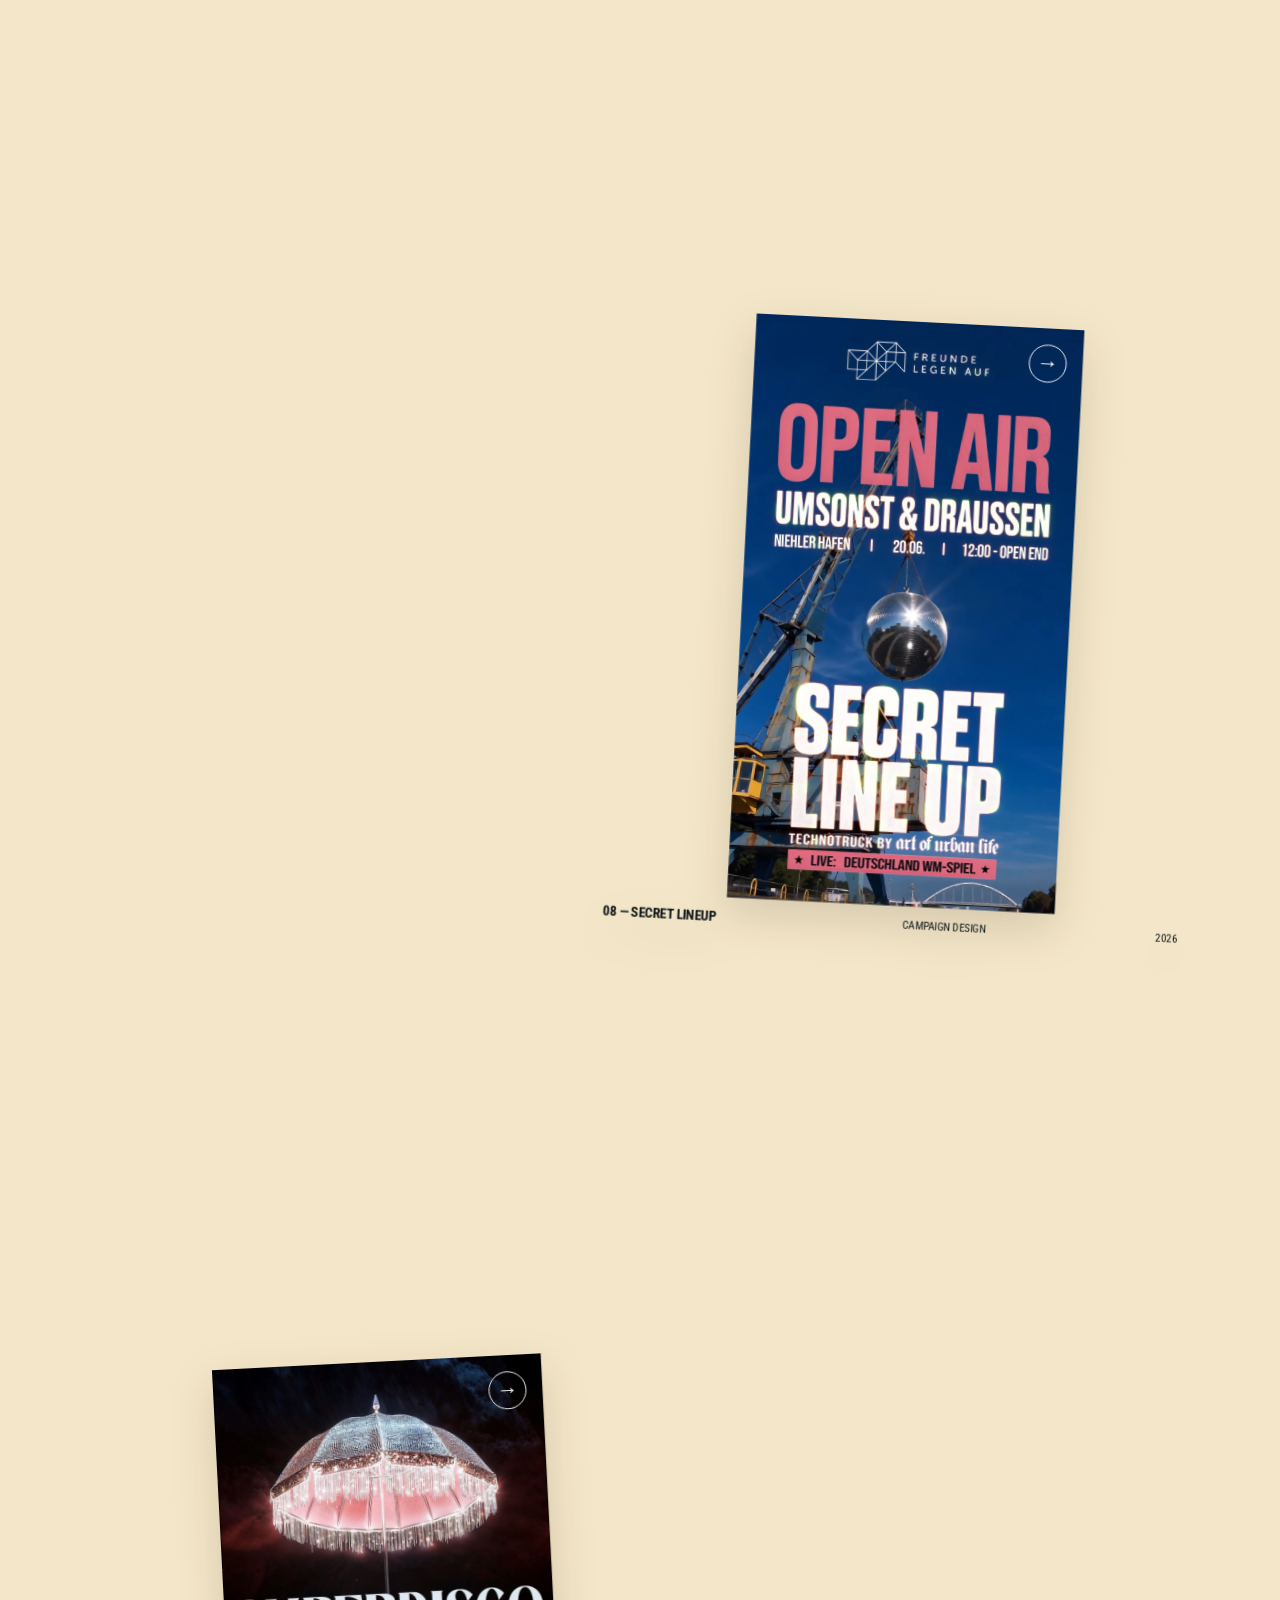
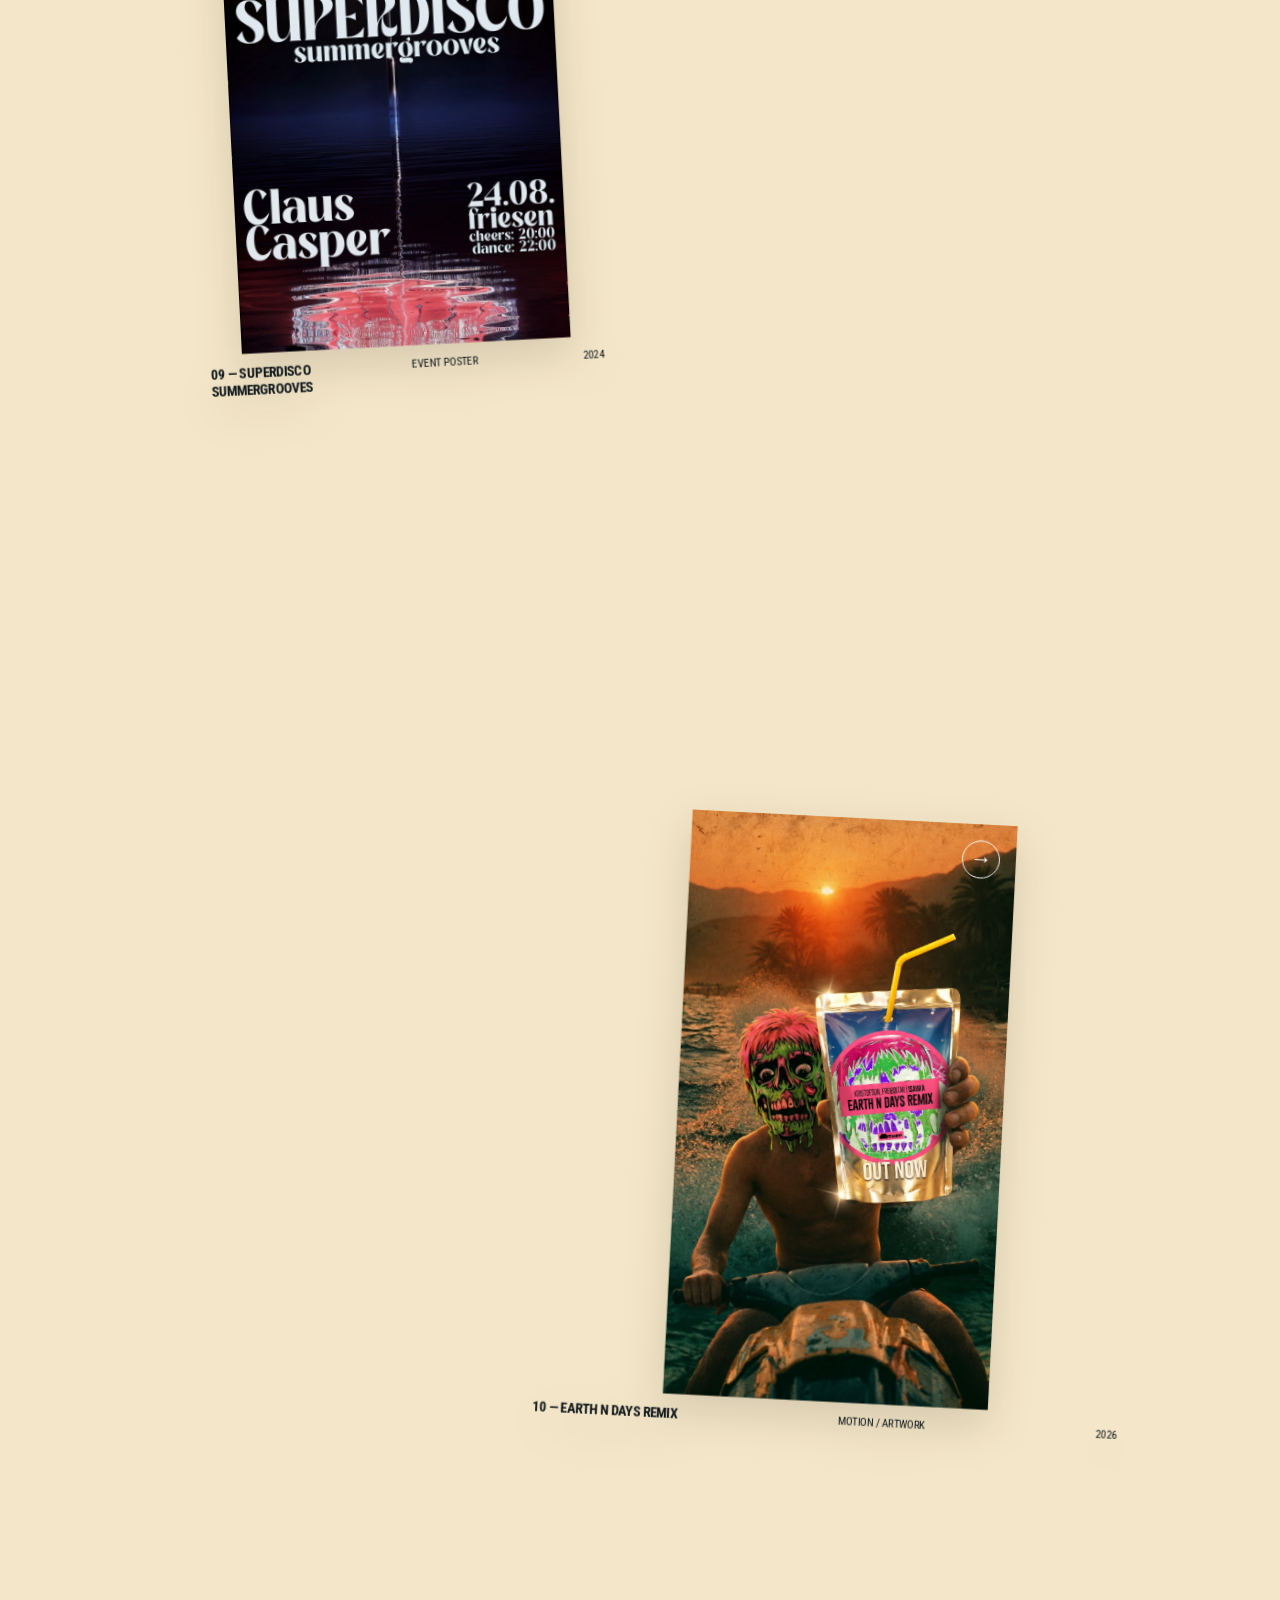
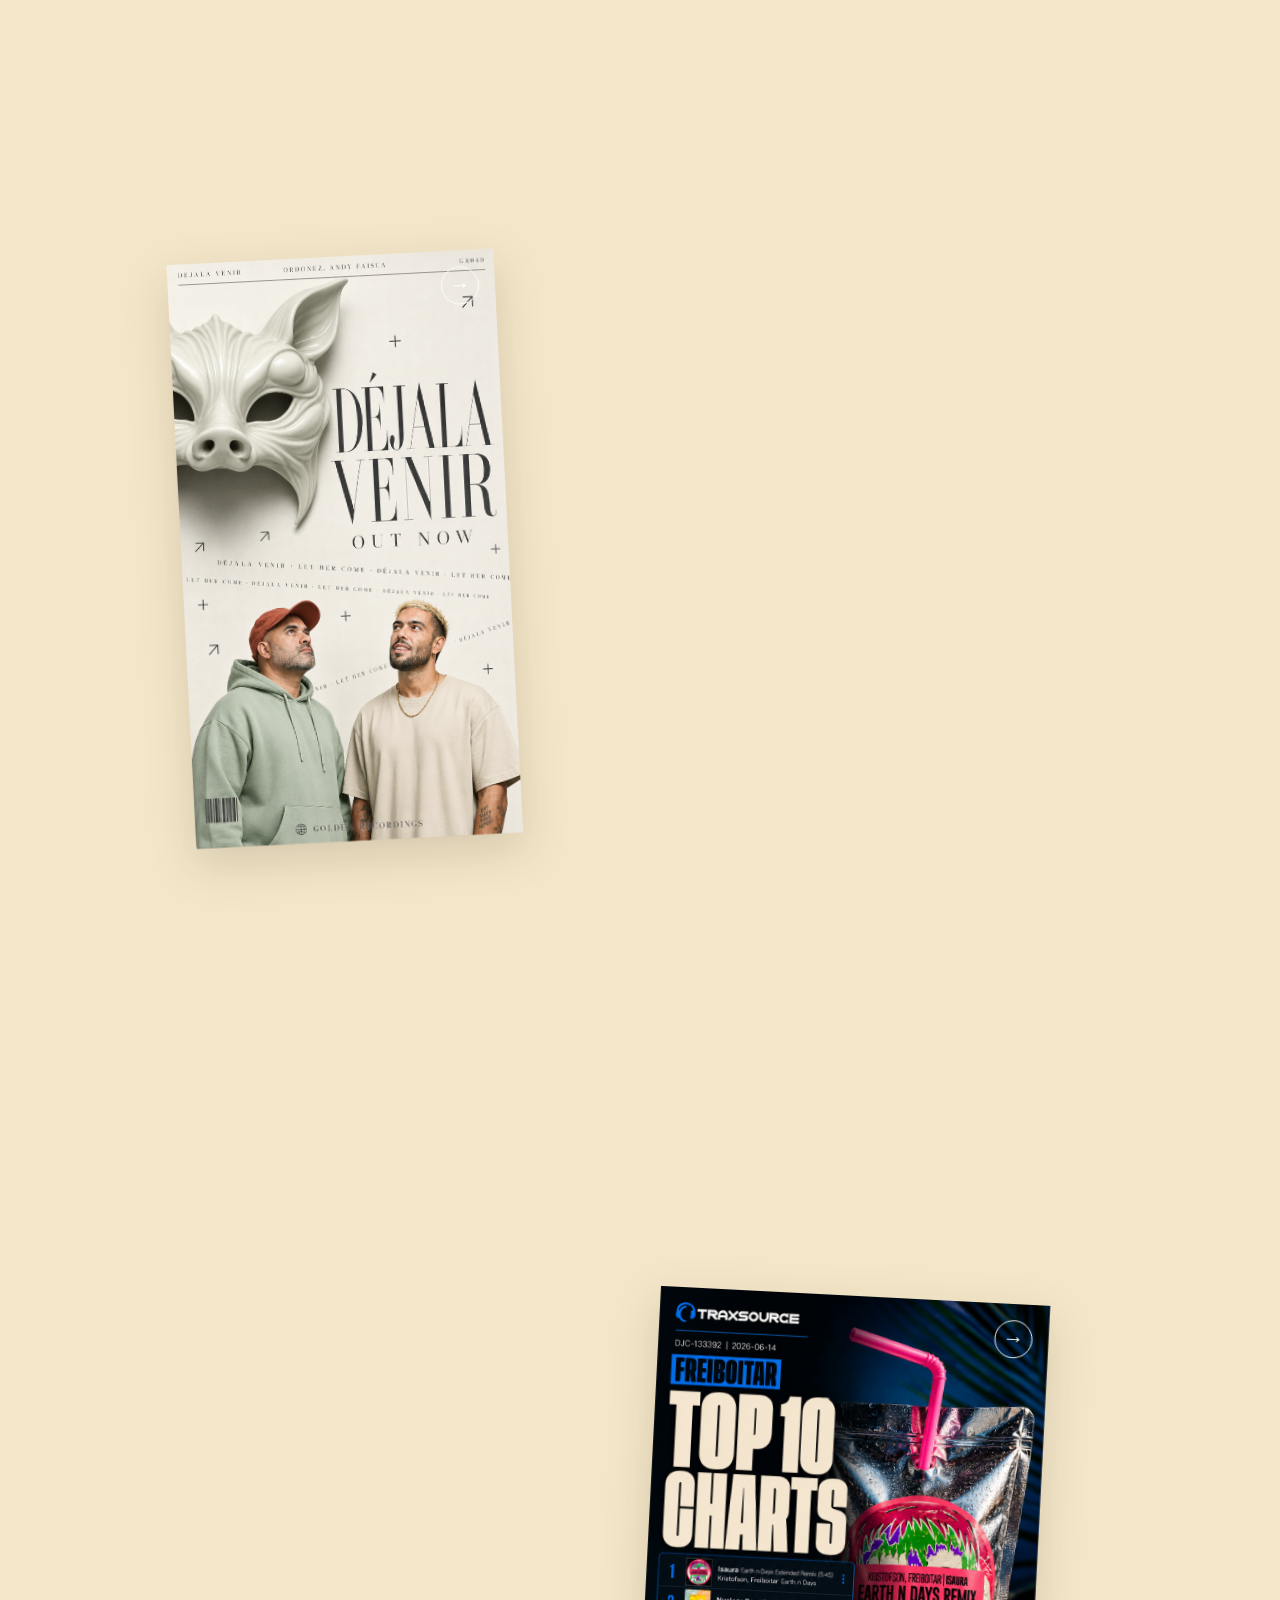
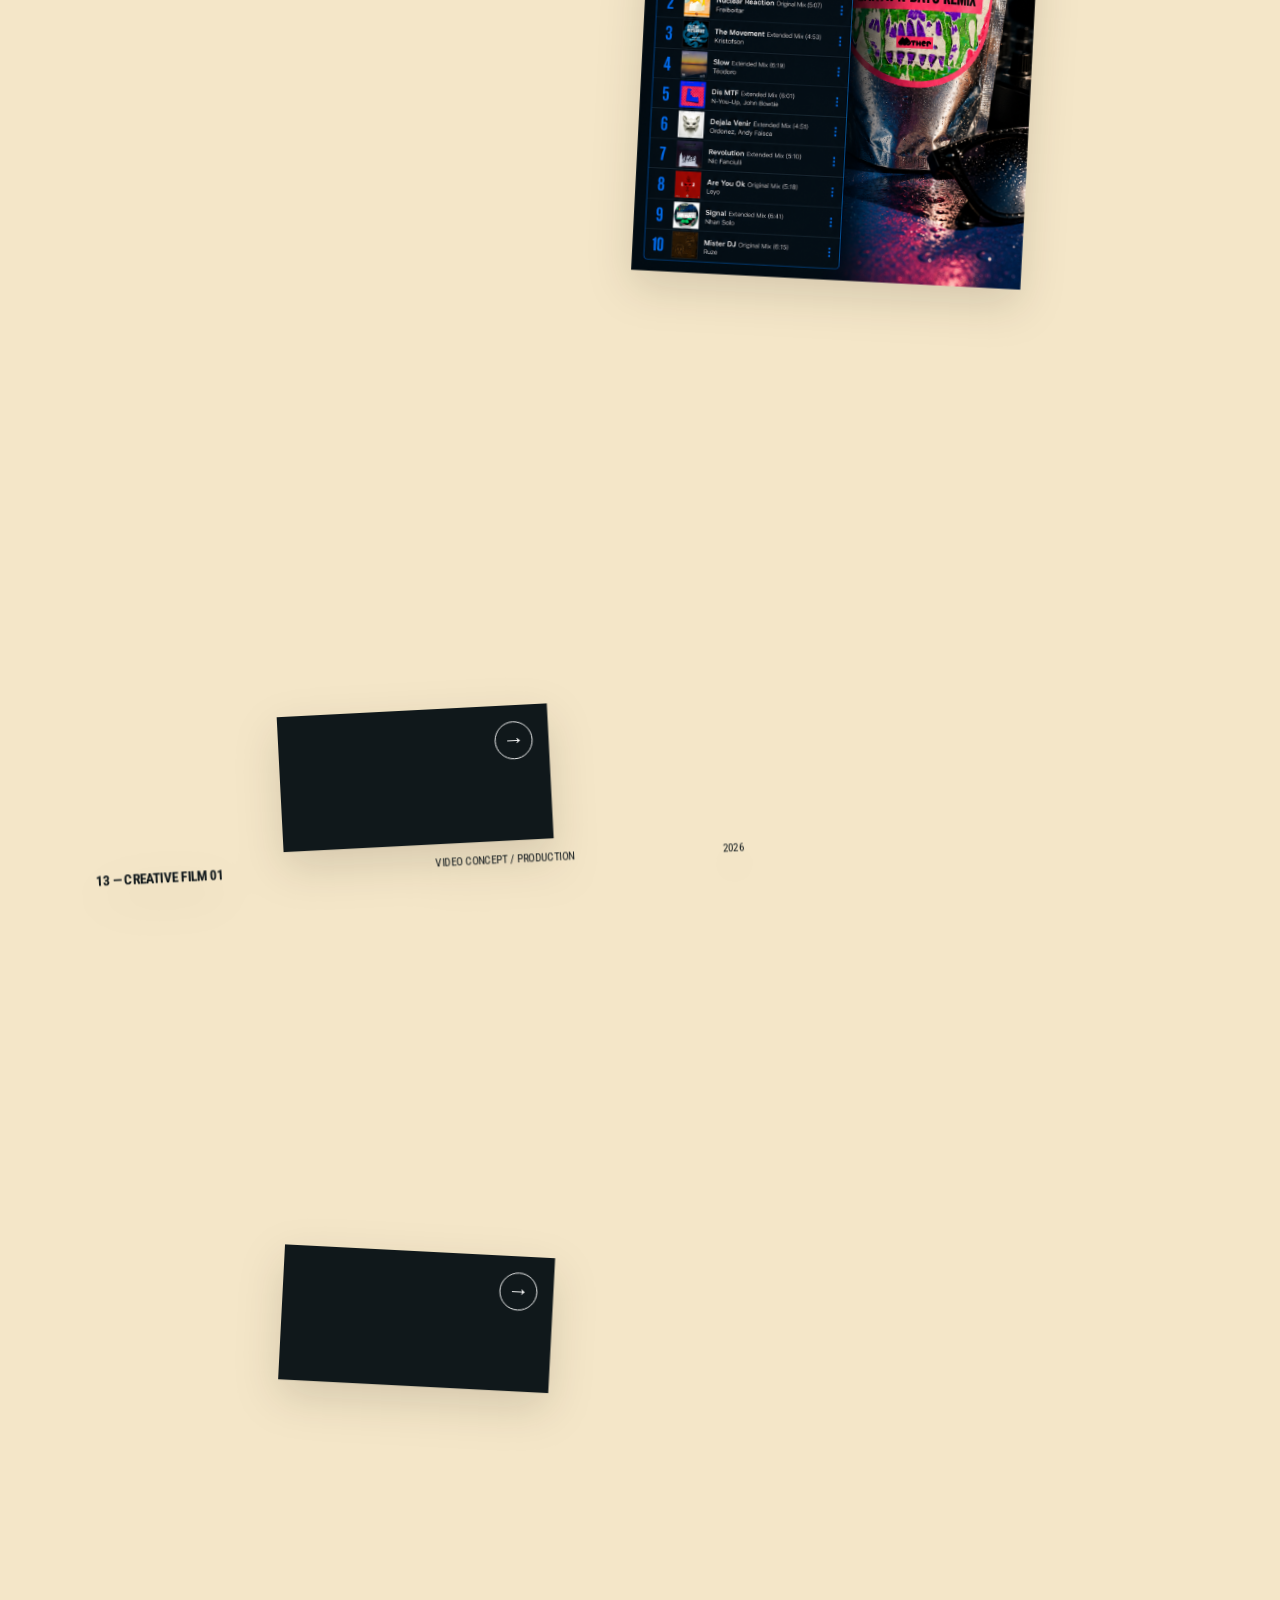
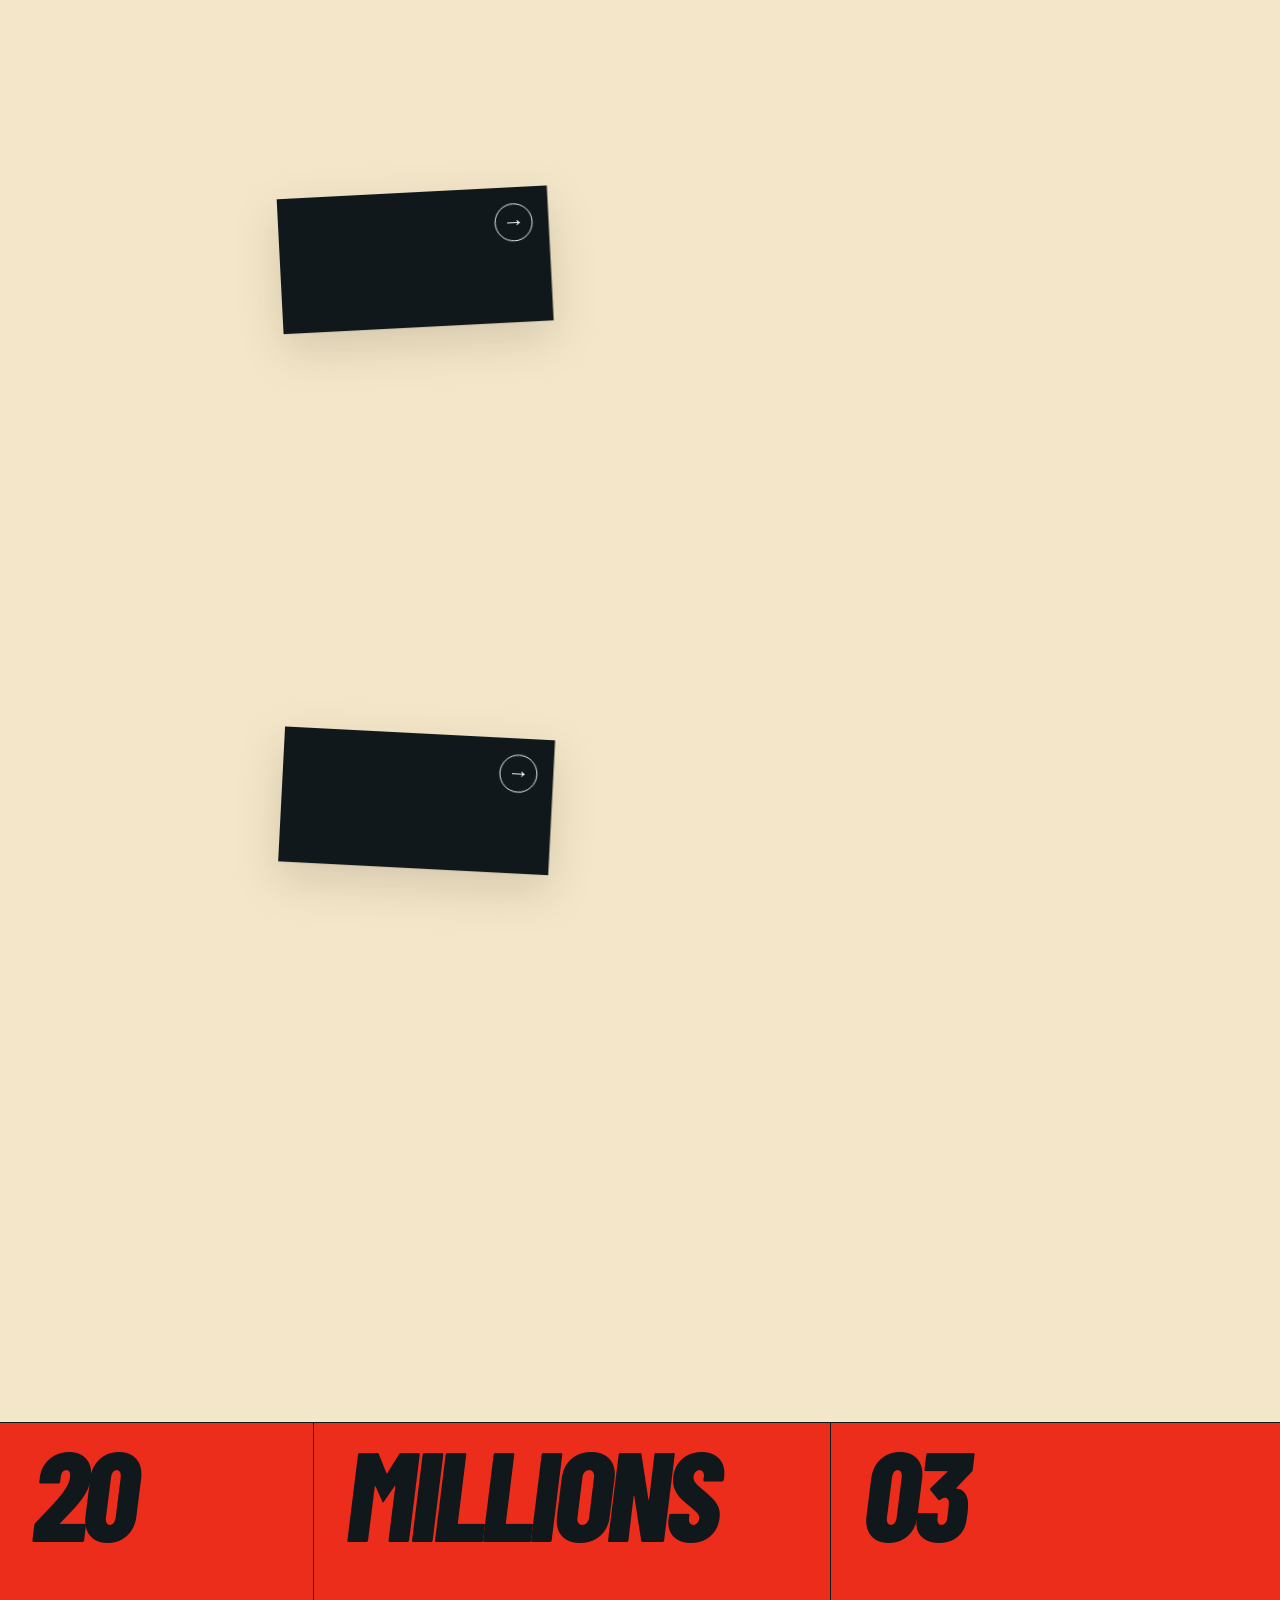
==== commit e58b8c0c: "Add Spotify Canvas hero gallery" ====
--- a/index.html
+++ b/index.html
@@ -32,6 +32,7 @@
               <button class="is-active" type="button" data-hero-filter="graphic">Graphic</button>
               <button type="button" data-hero-filter="video">Video</button>
               <button type="button" data-hero-filter="identity">Identity</button>
+              <button type="button" data-hero-filter="canvas">Spotify Canvas</button>
             </div>
           </div>
           <a class="scribble-cta" href="#contact">Let's work together</a>
@@ -154,6 +155,6 @@
 
     <script src="assets/vendor/gsap.min.js"></script>
     <script src="assets/vendor/ScrollTrigger.min.js"></script>
-    <script src="script.js?v=9"></script>
+    <script src="script.js?v=10"></script>
   </body>
 </html>
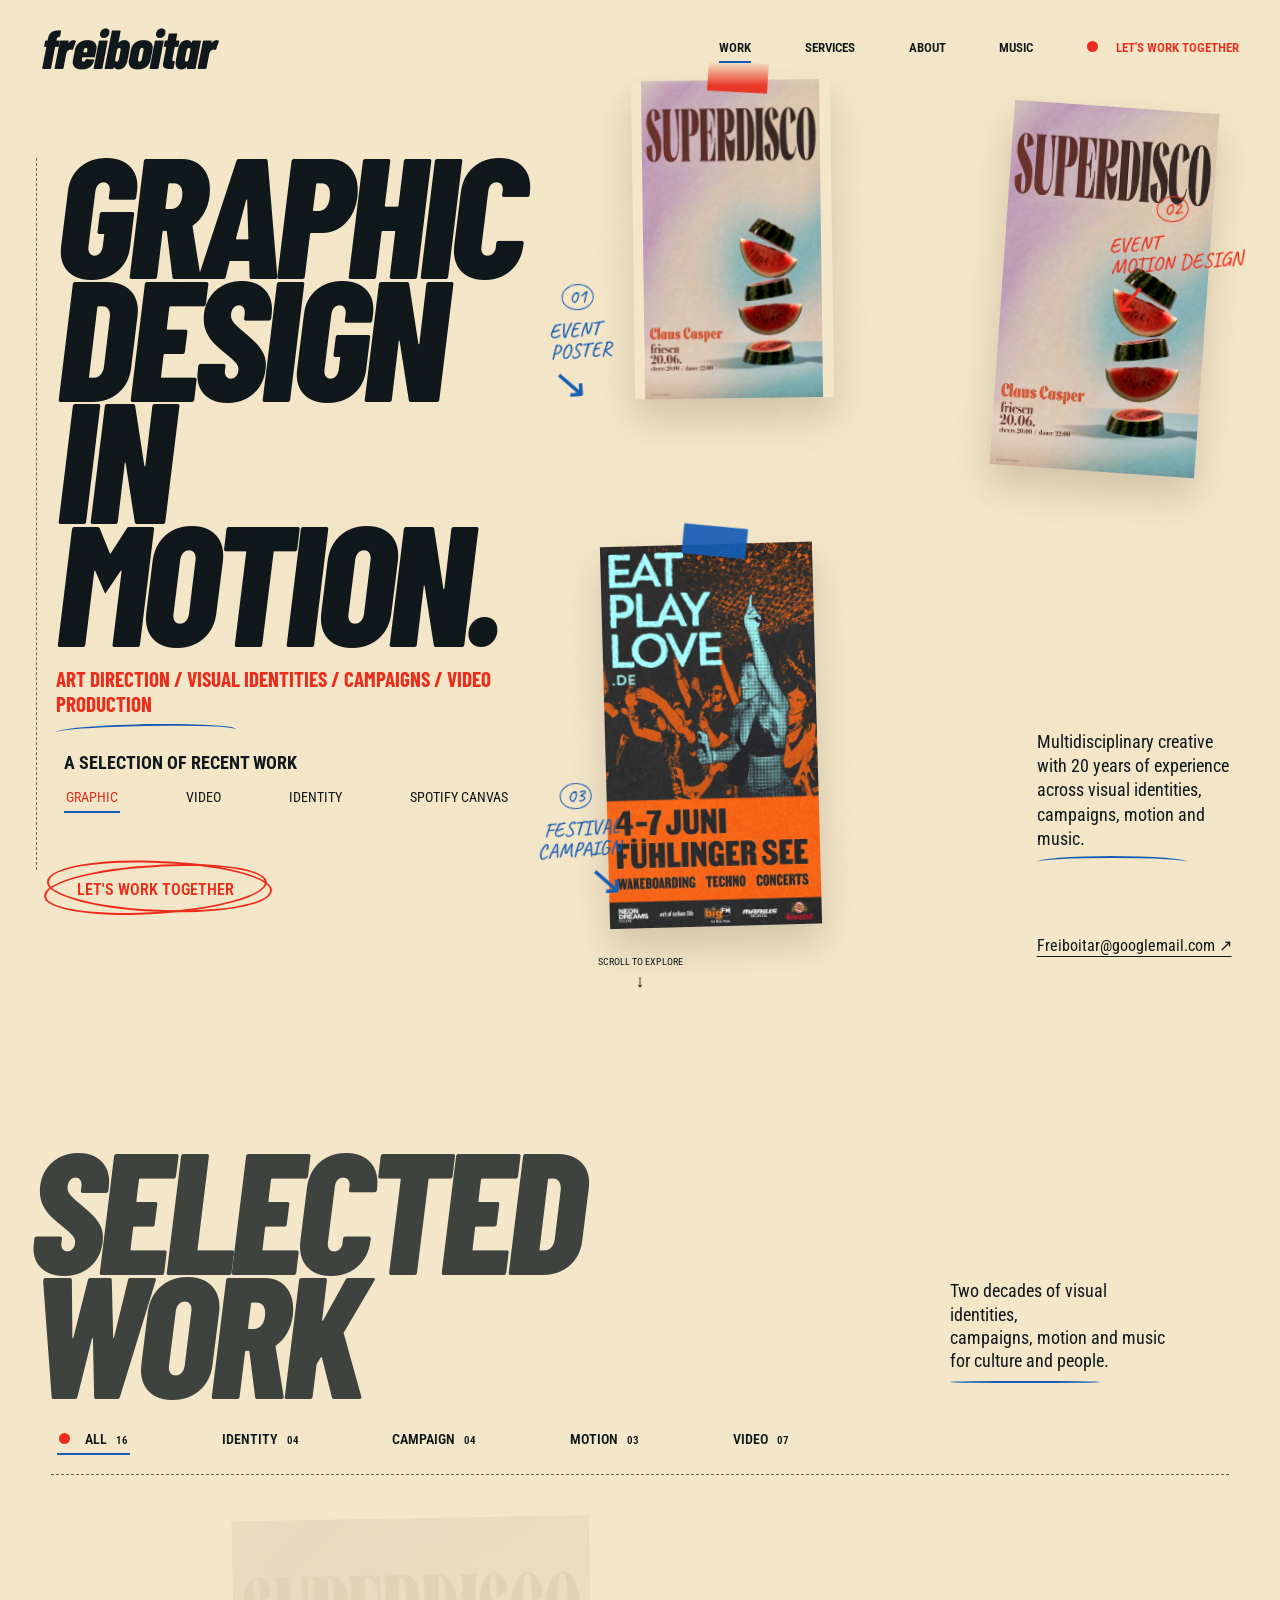
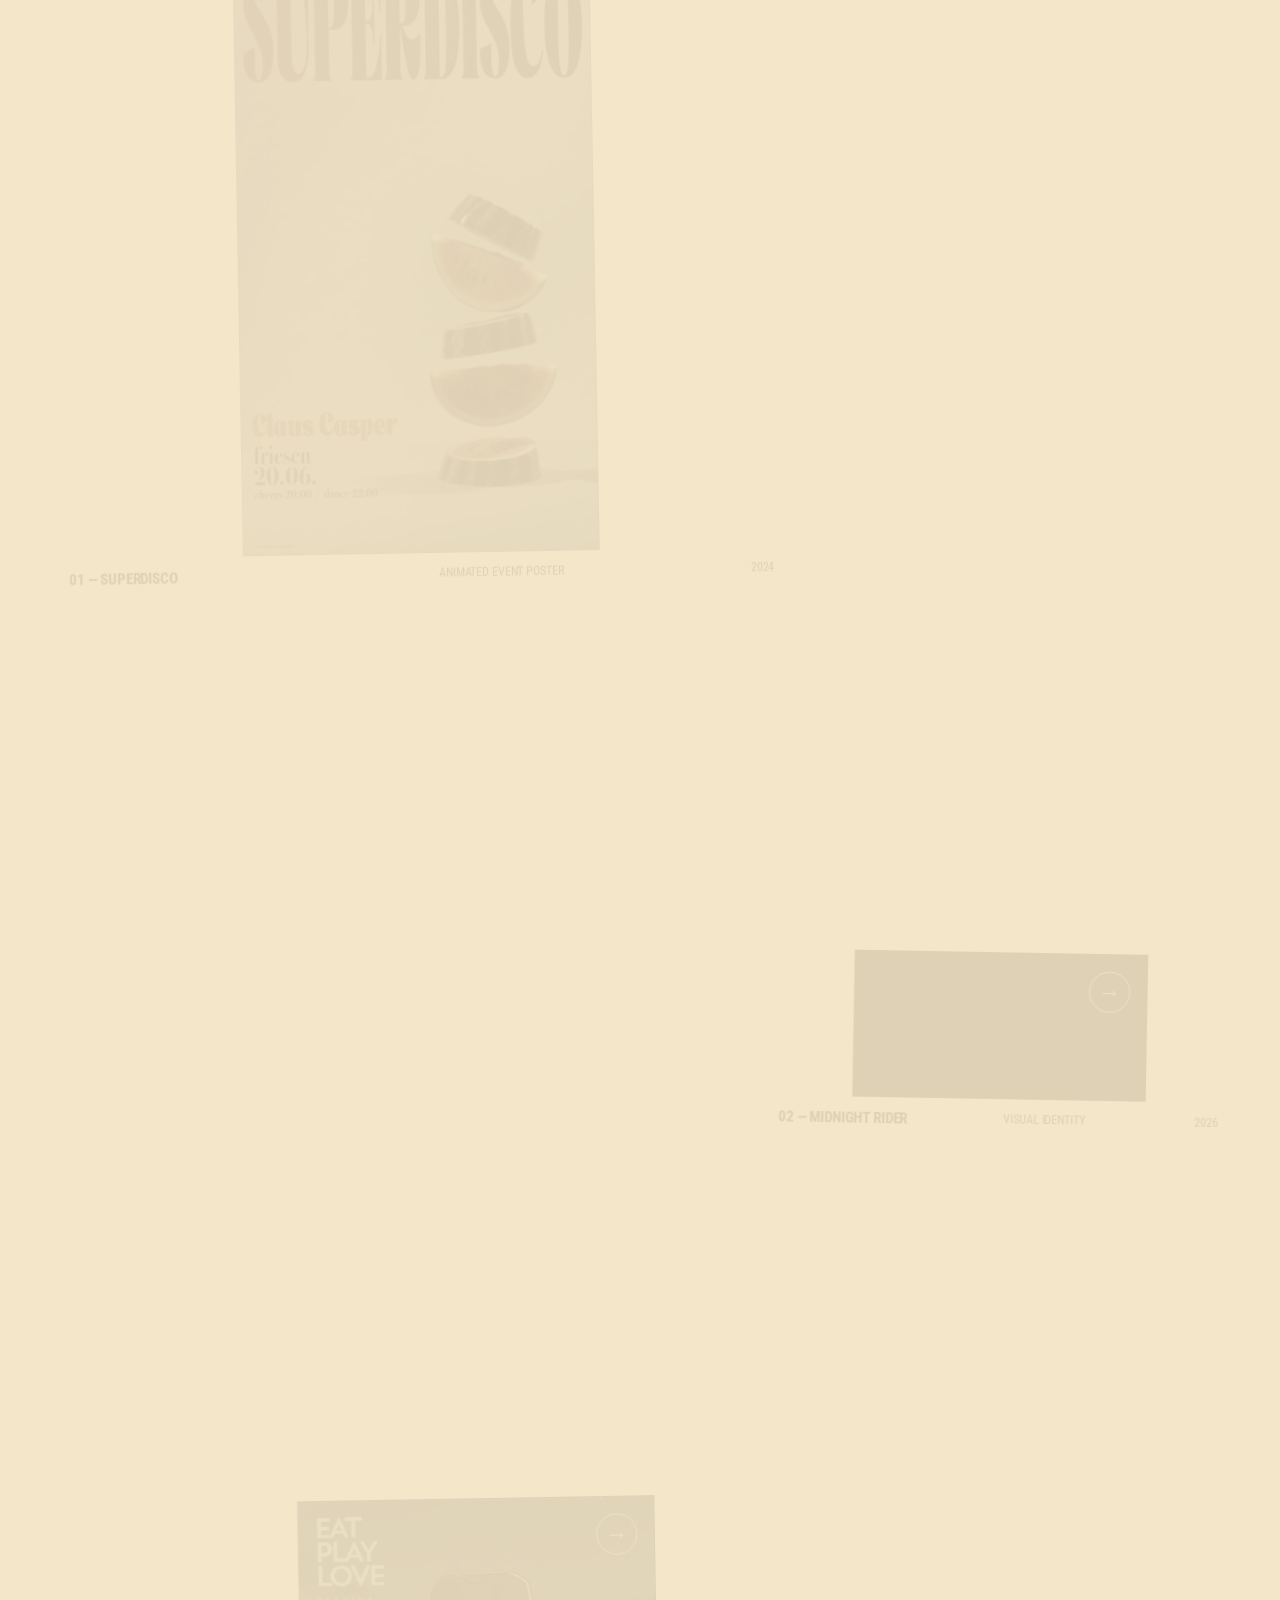
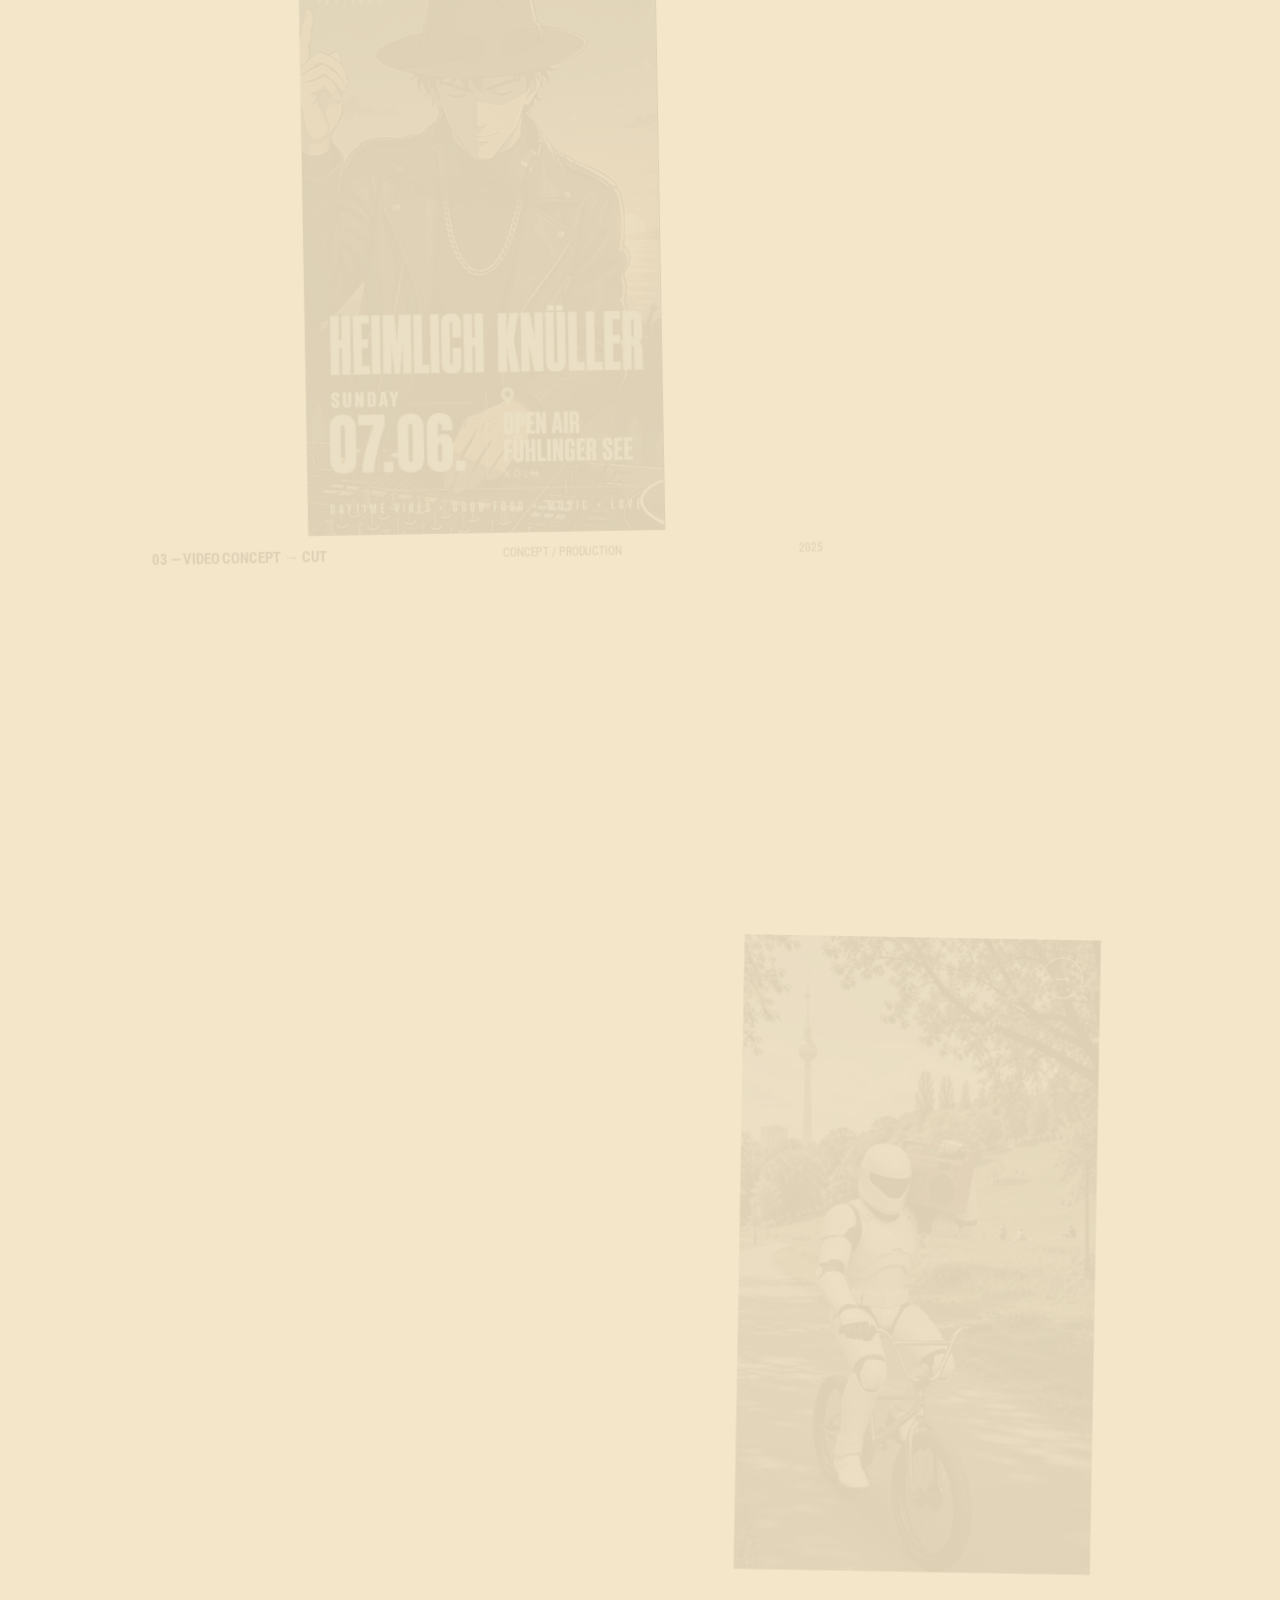
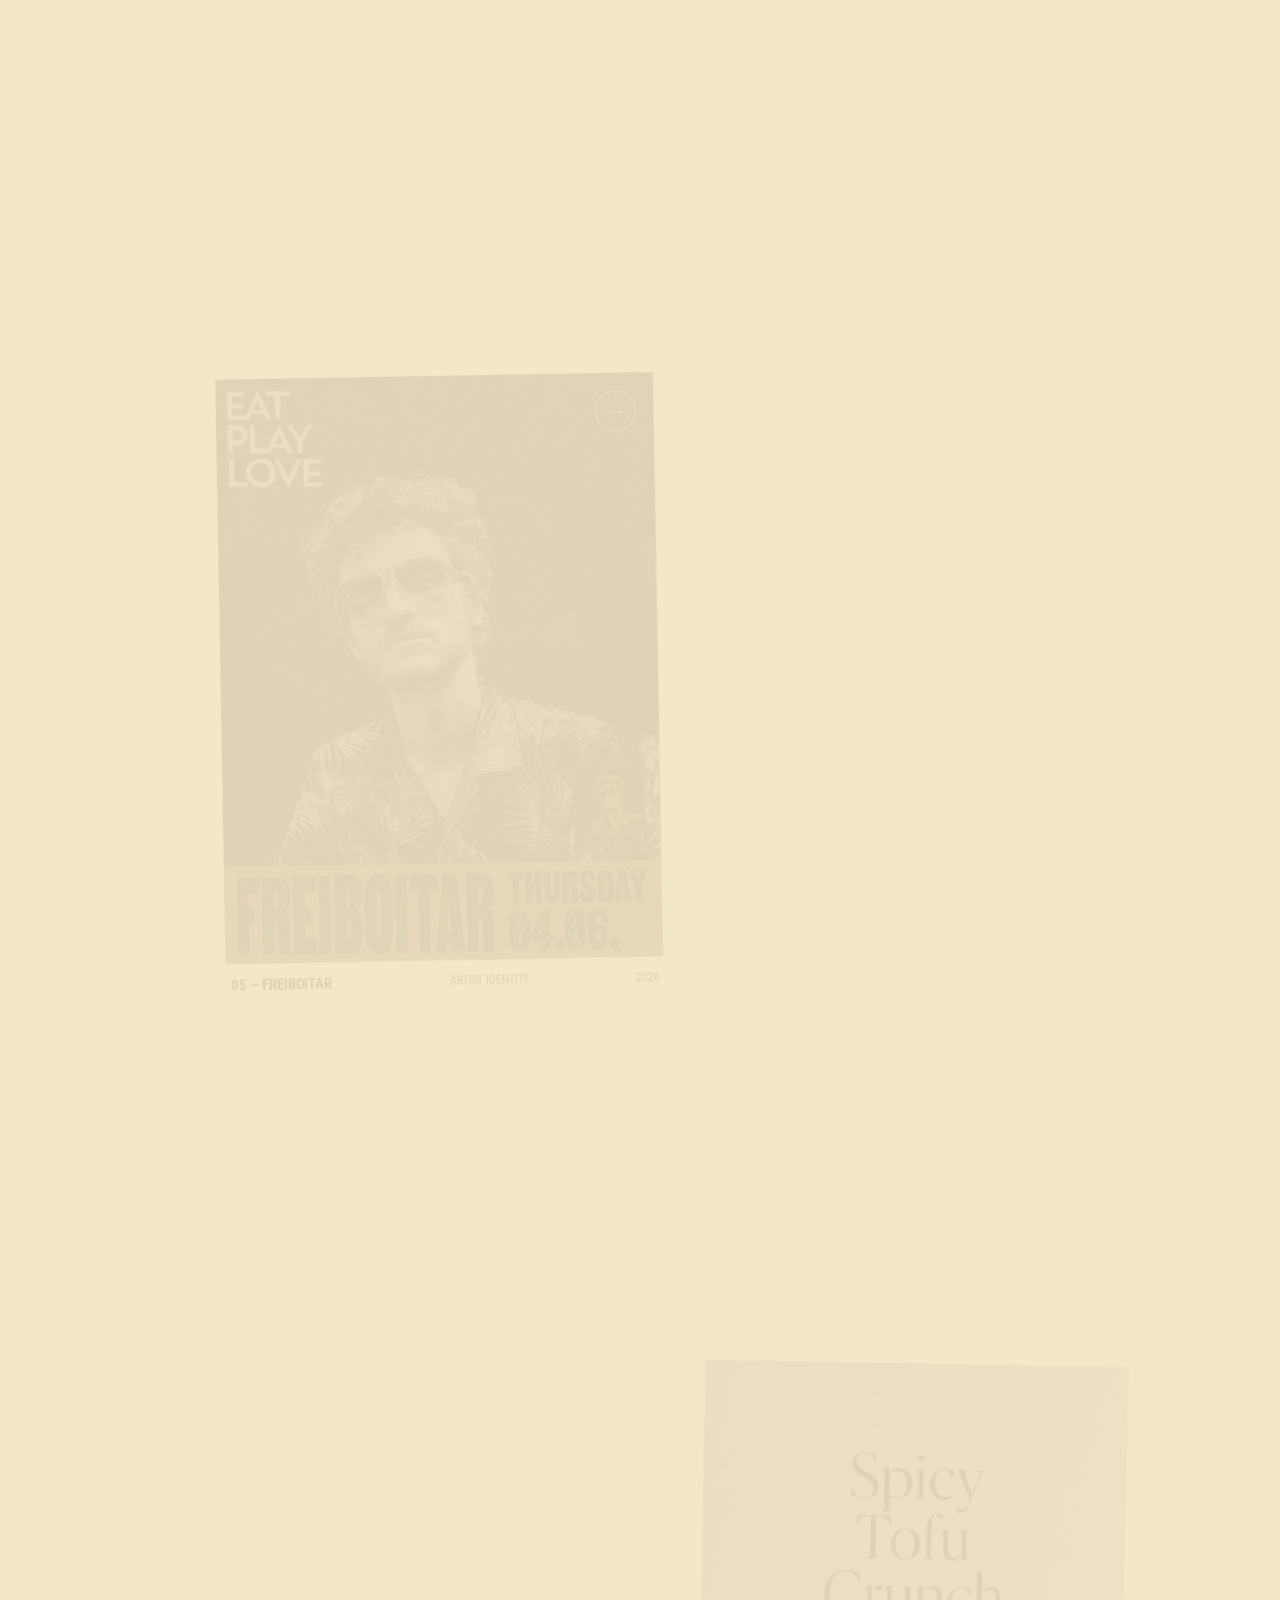
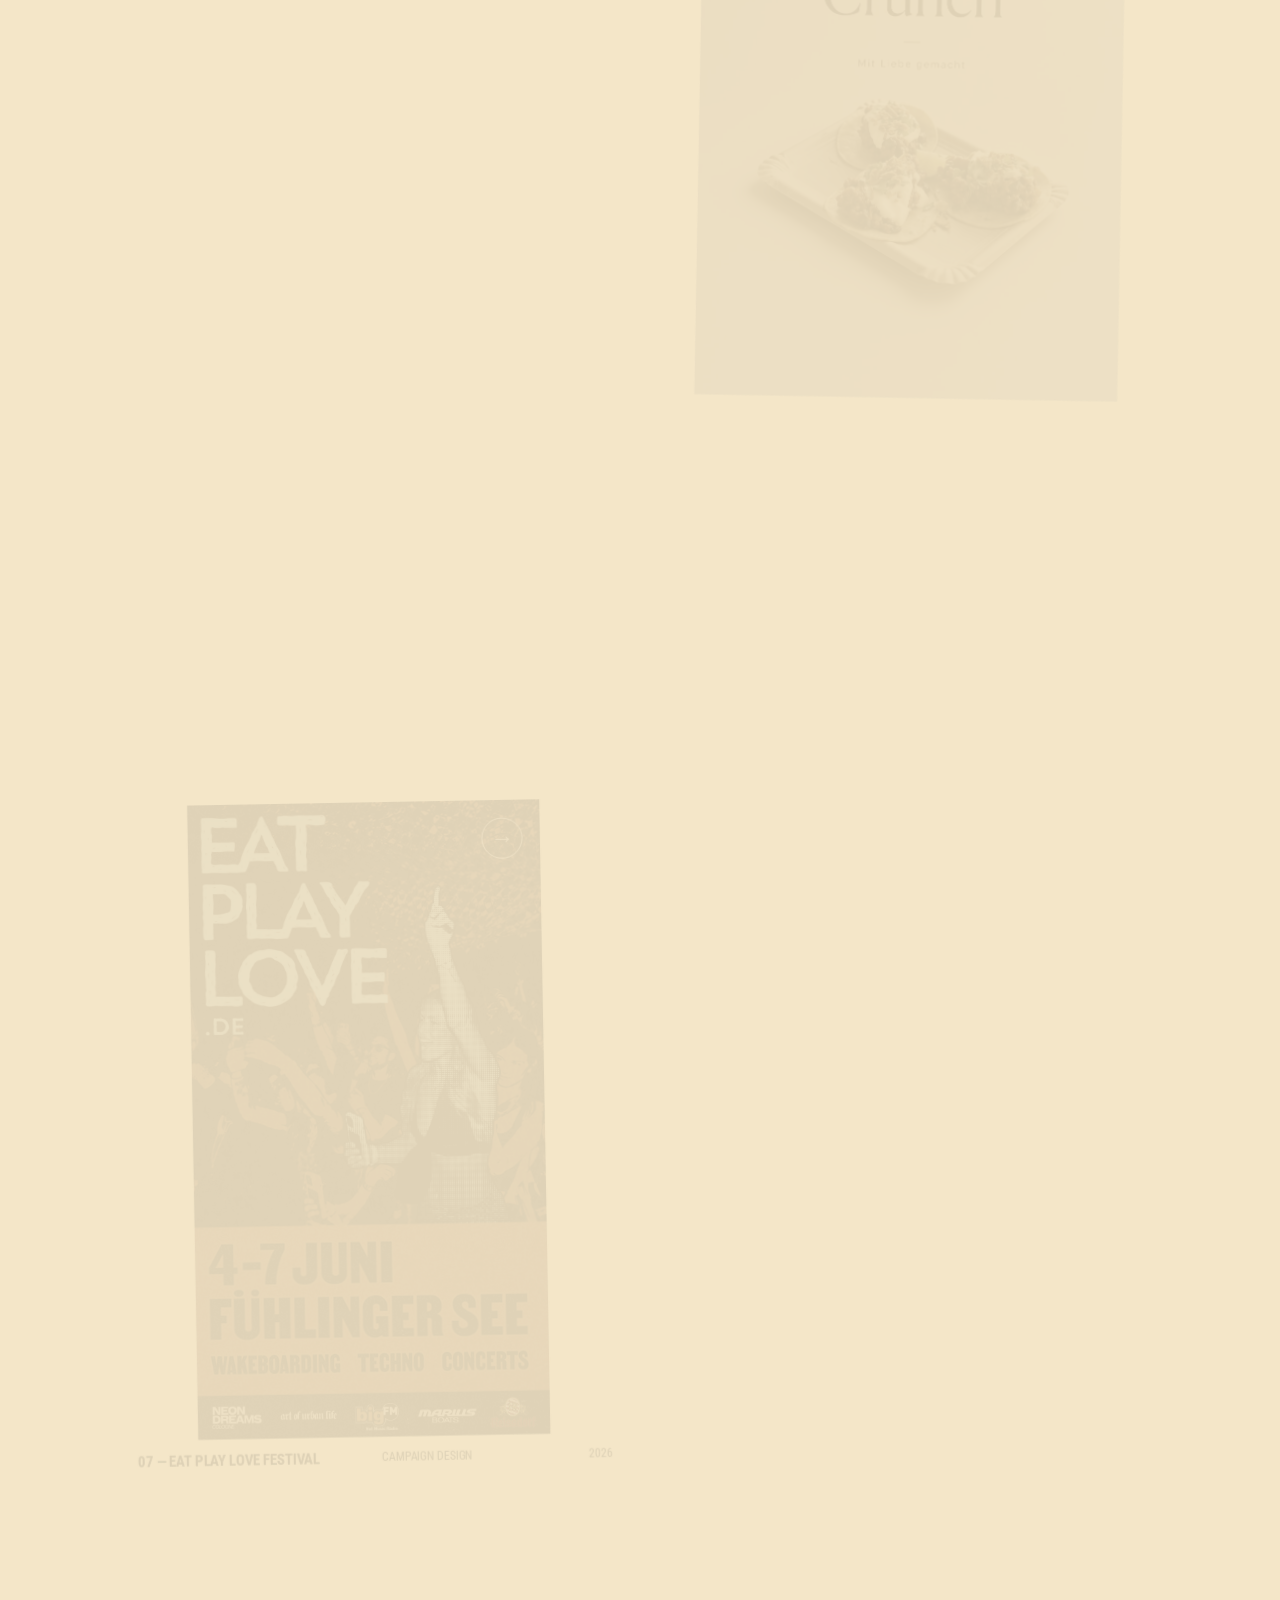
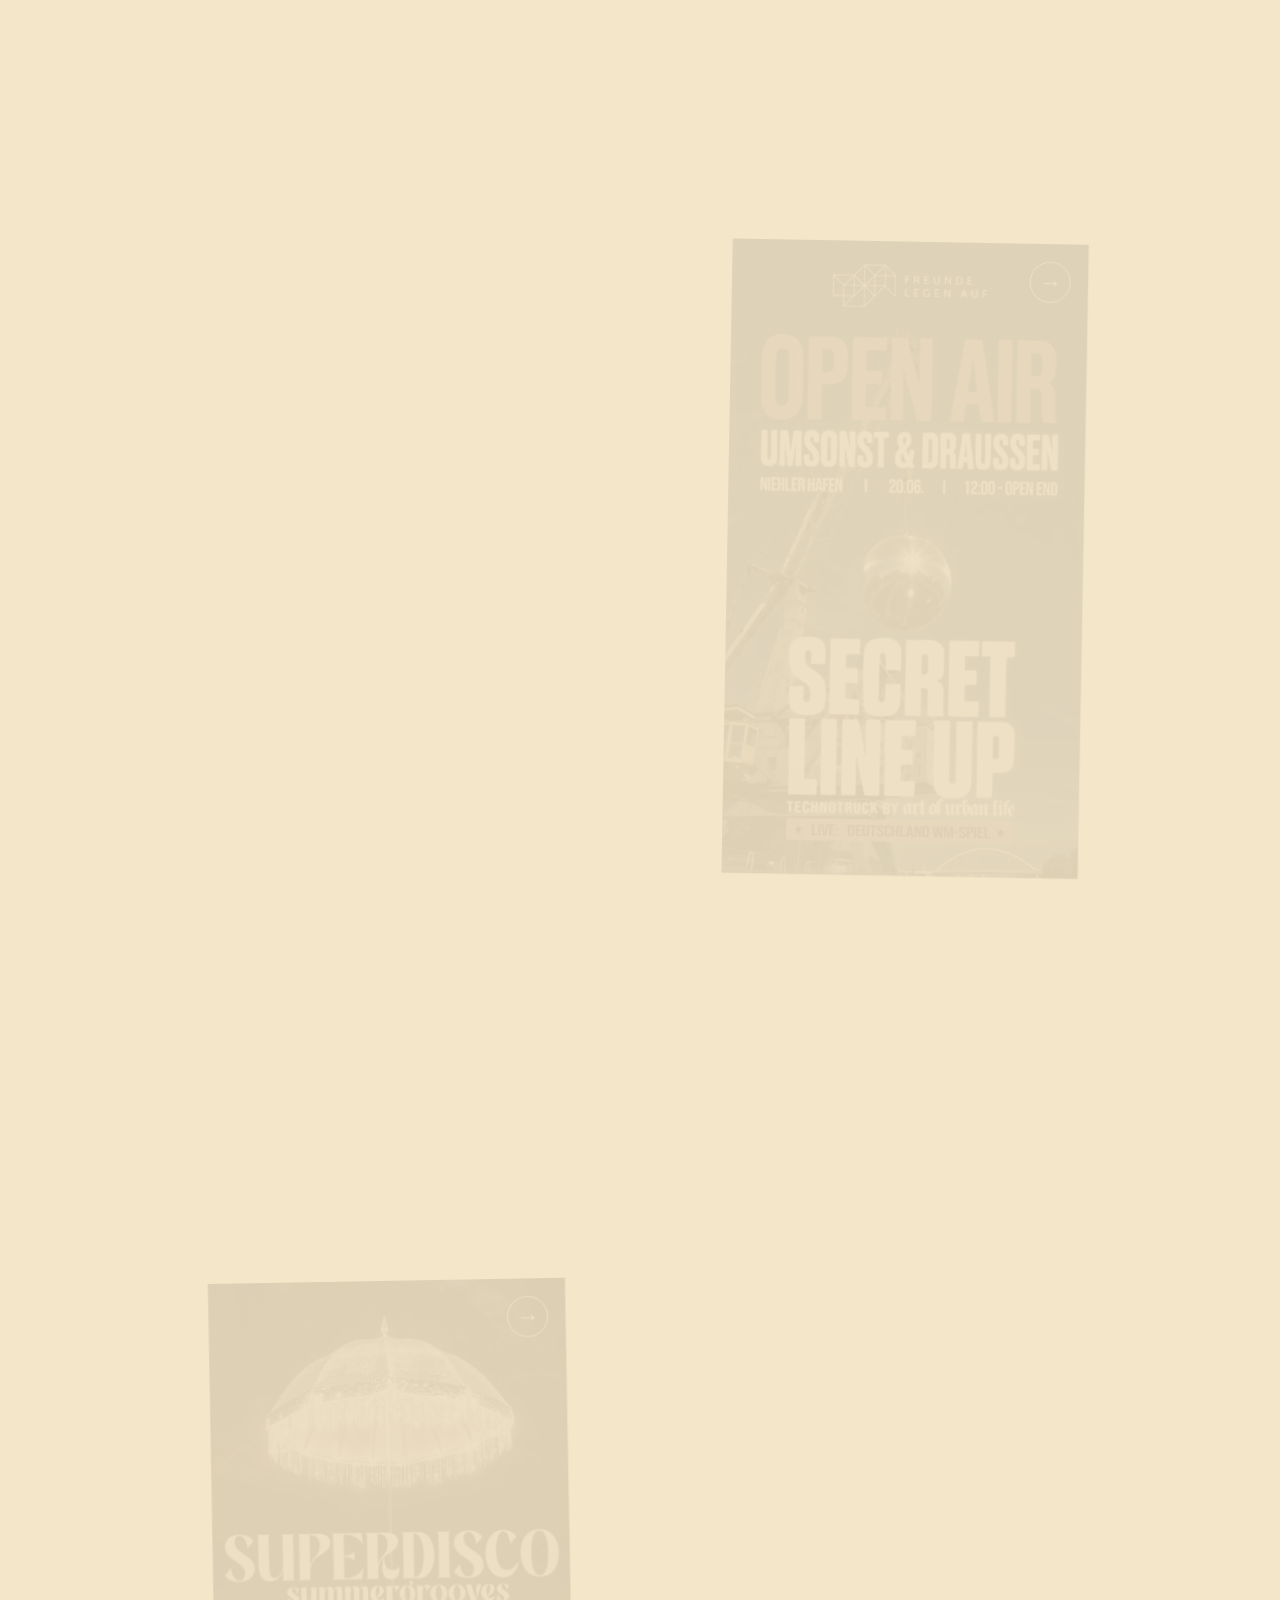
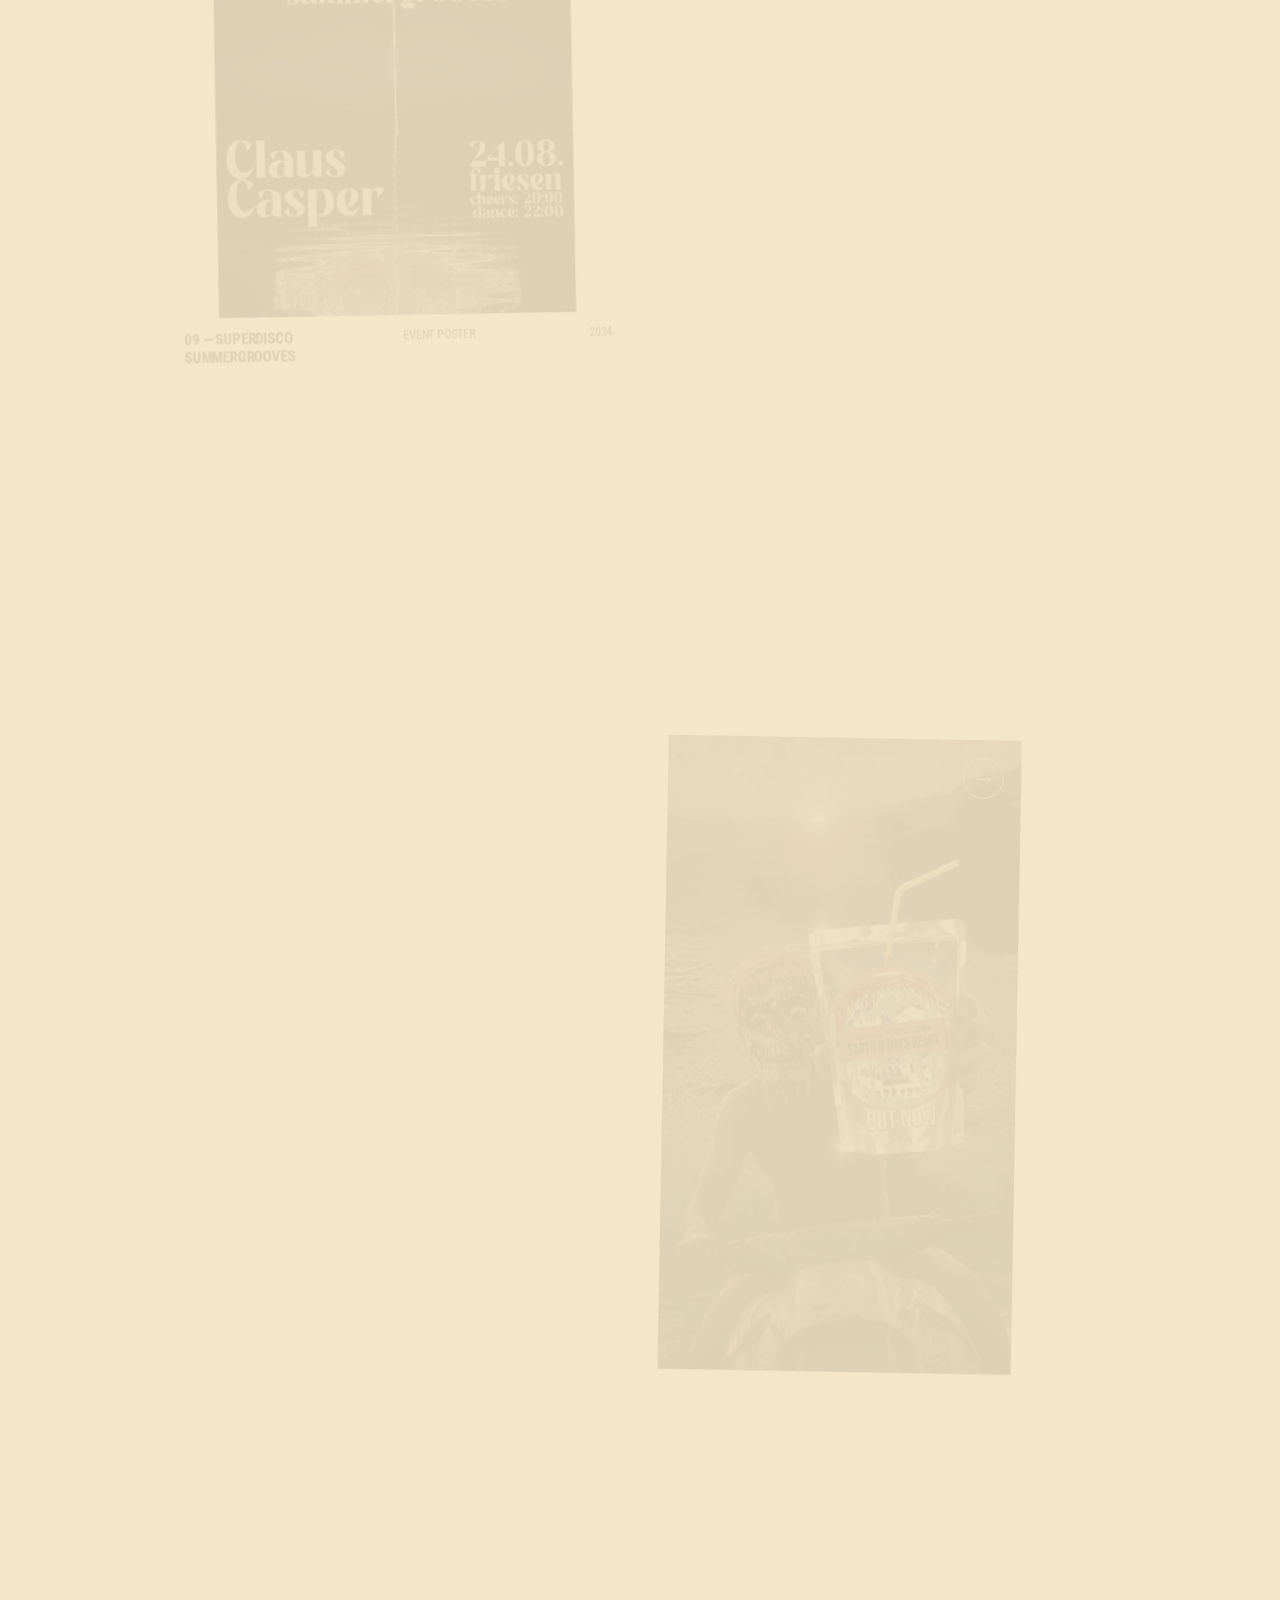
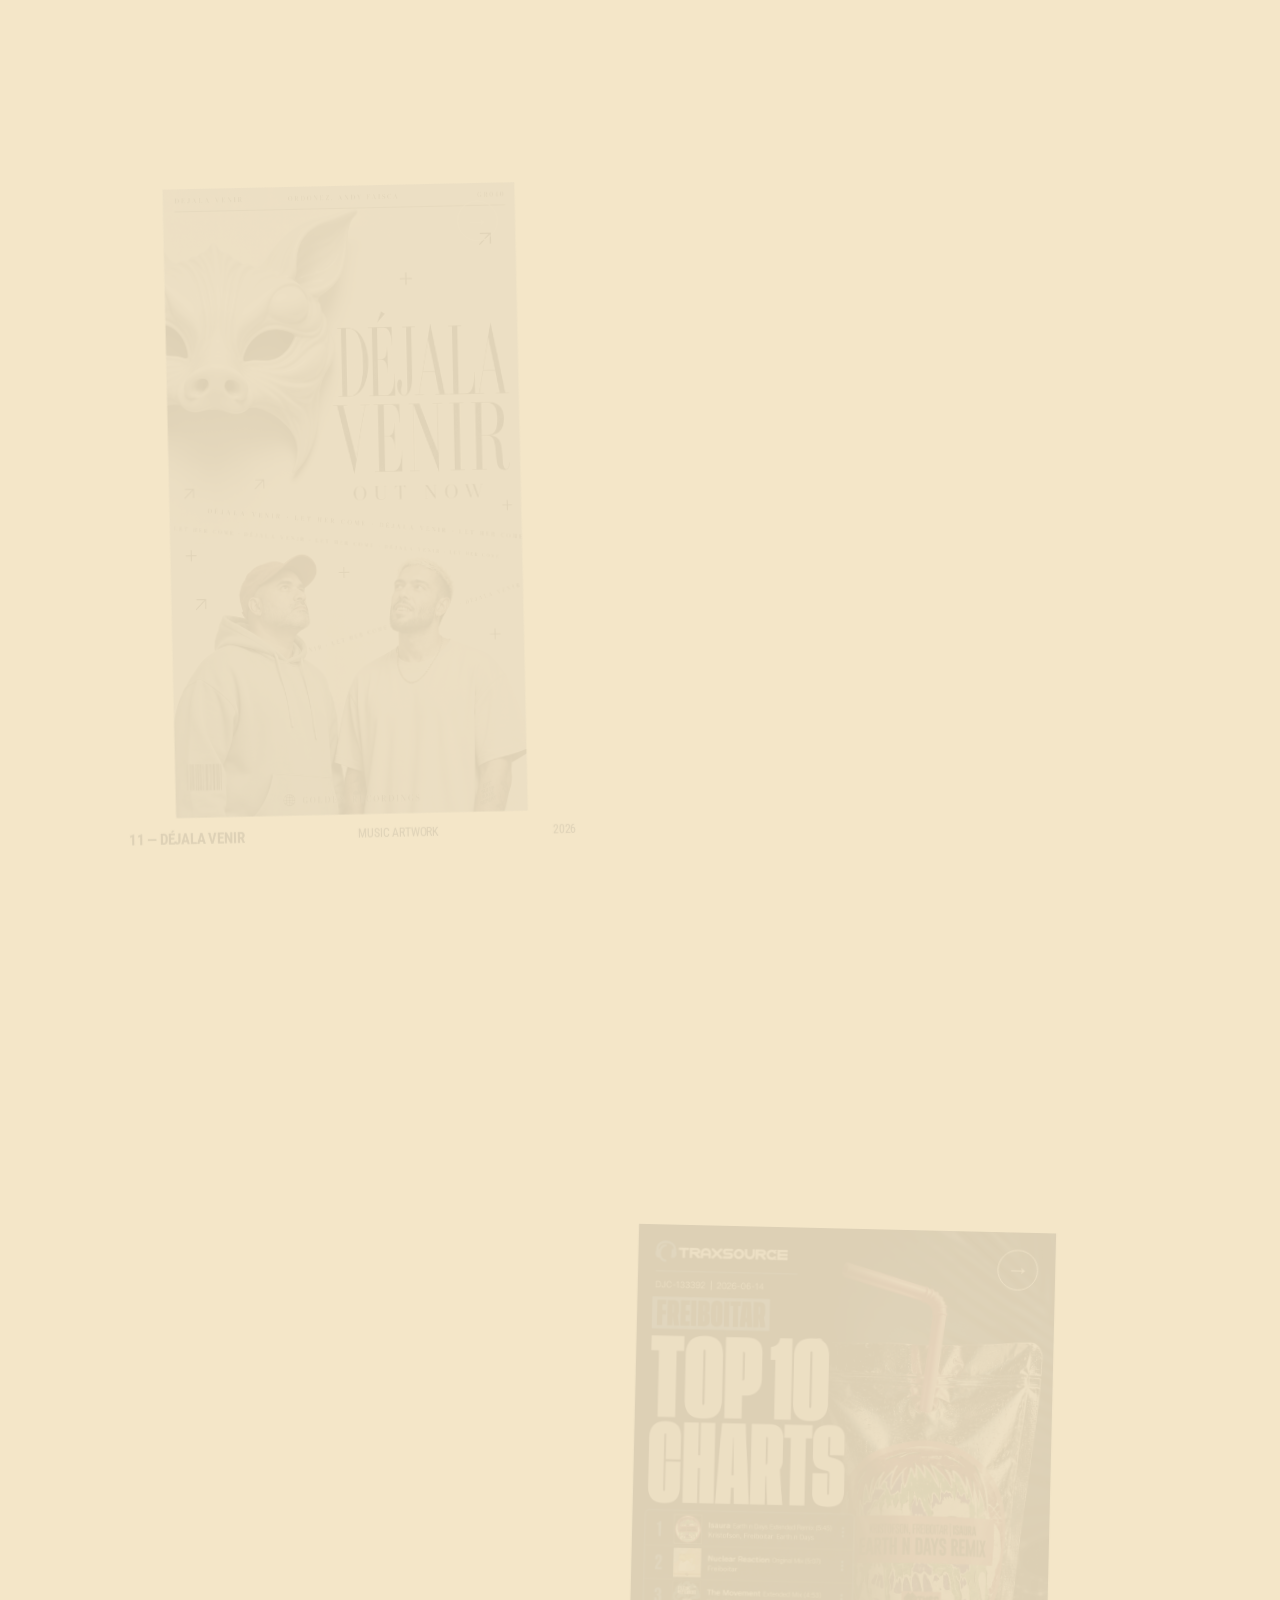
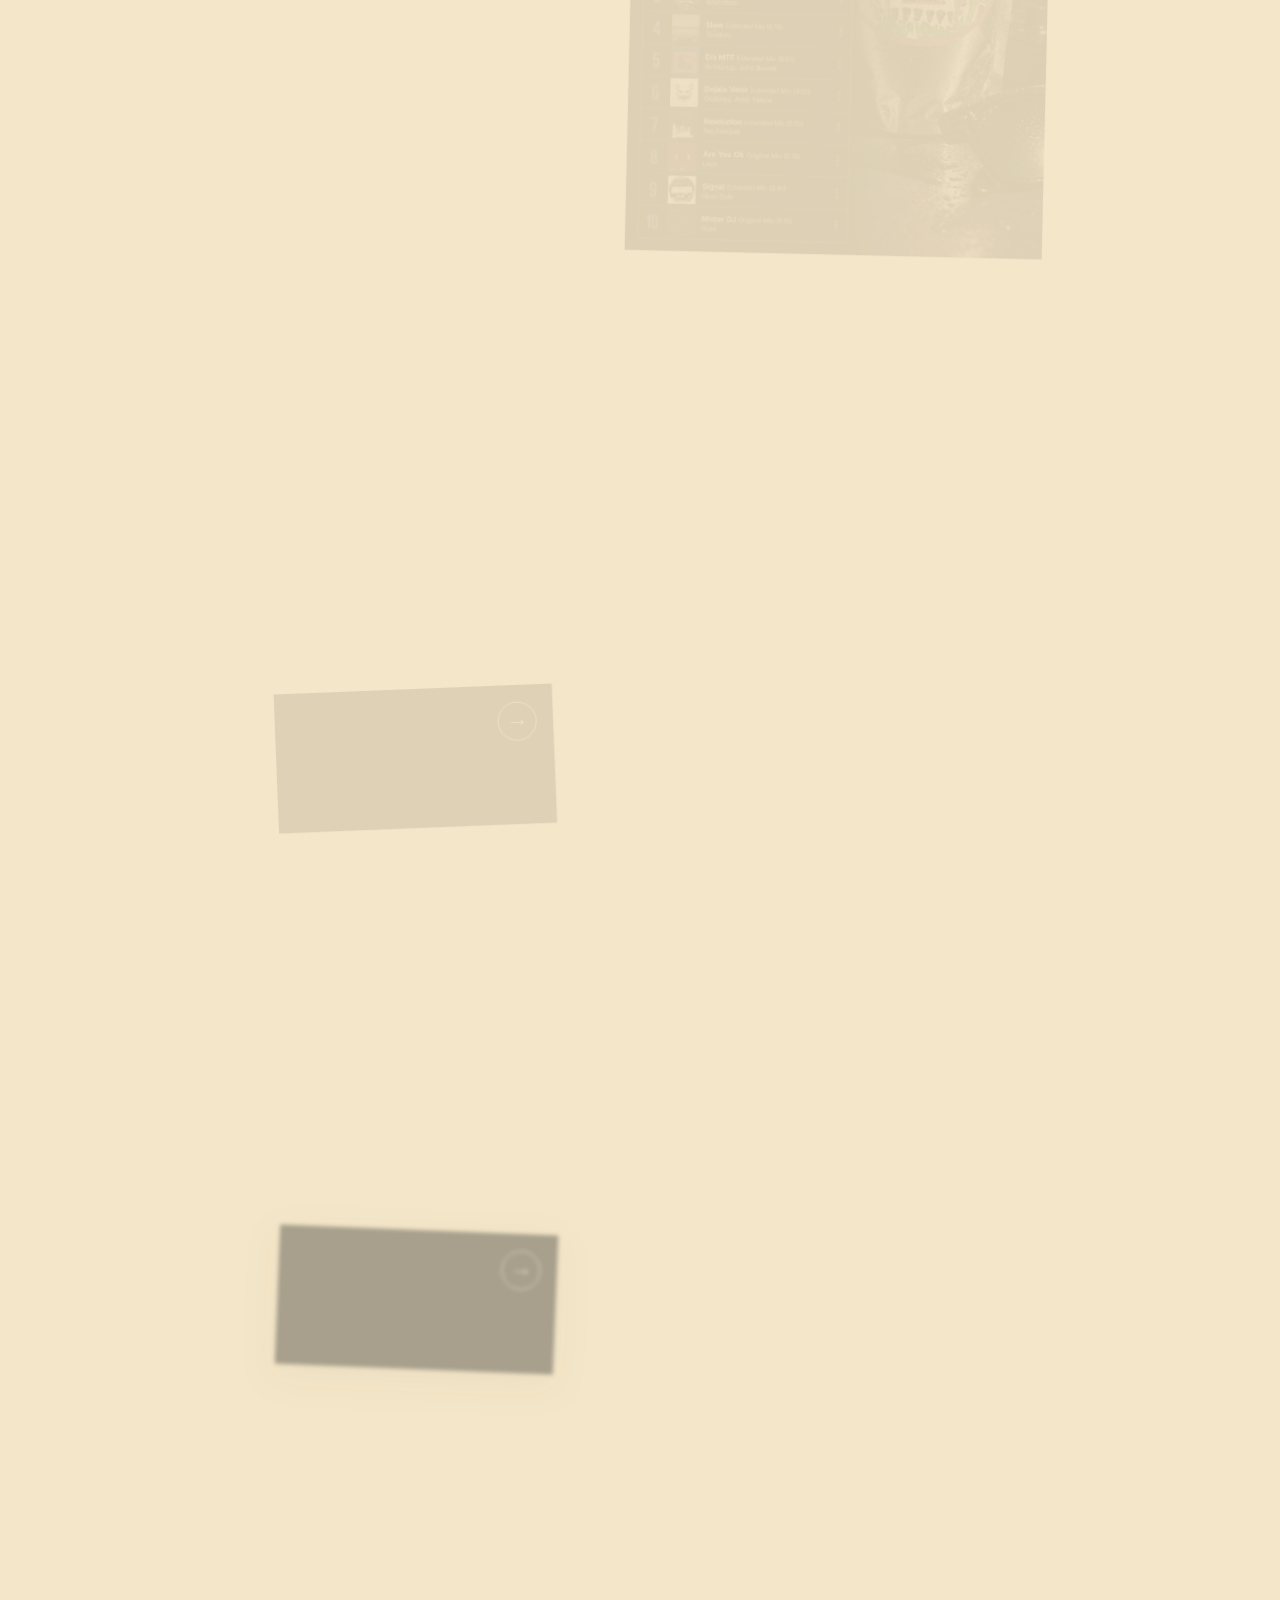
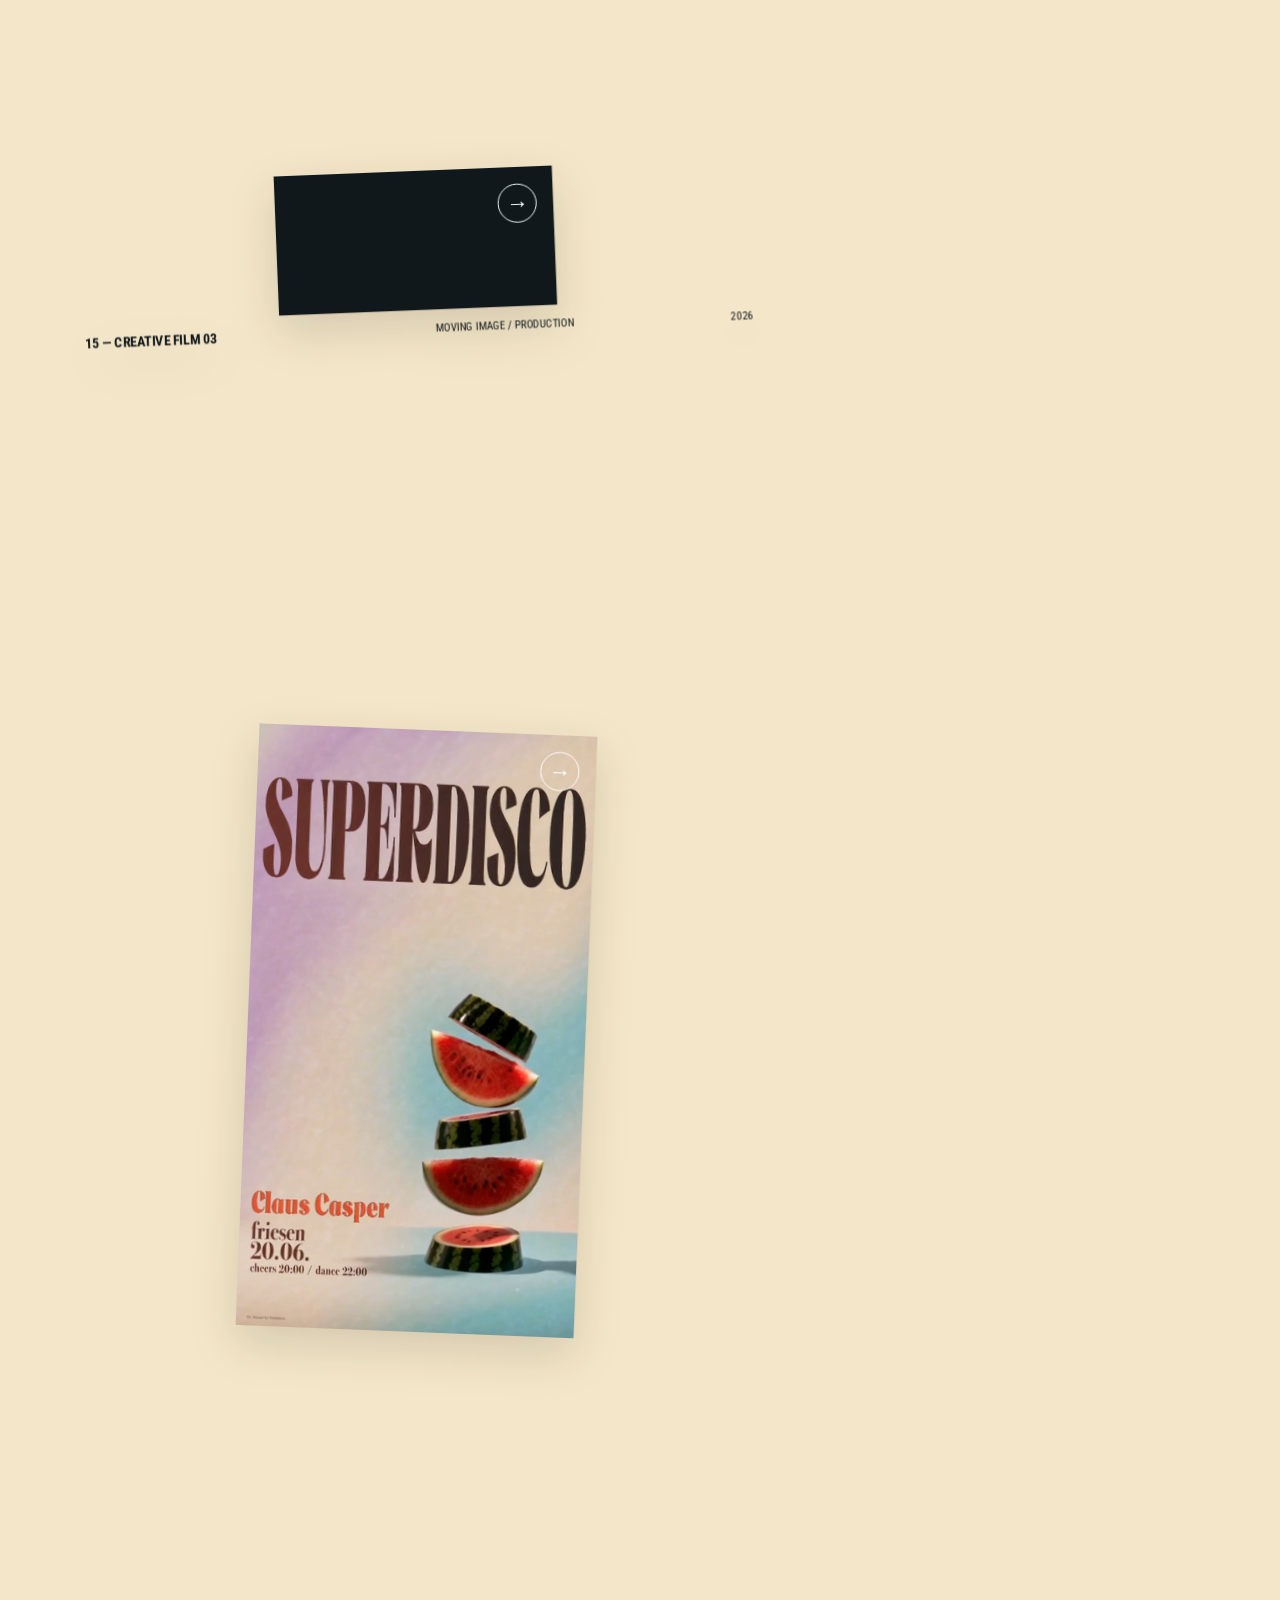
==== commit ece3e891: "Fix Superdisco video poster" ====
--- a/index.html
+++ b/index.html
@@ -41,8 +41,8 @@
         <div class="poster-stage" aria-label="Featured projects">
           <button class="poster poster-one" type="button" data-project-id="superdisco">
             <span class="tape tape-red" aria-hidden="true"></span>
-            <video autoplay muted loop playsinline preload="metadata" poster="assets/superdisco.png" aria-label="Animated event poster">
-              <source src="assets/event-poster-animation.m4v" type="video/mp4" />
+            <video autoplay muted loop playsinline preload="metadata" poster="assets/superdisco-motion-poster.png" aria-label="Animated event poster">
+              <source src="assets/featured-video-04.m4v" type="video/mp4" />
             </video>
           </button>
           <p class="annotation annotation-one"><b>01</b> Event<br />poster <span>↘</span></p>
@@ -155,6 +155,6 @@
 
     <script src="assets/vendor/gsap.min.js"></script>
     <script src="assets/vendor/ScrollTrigger.min.js"></script>
-    <script src="script.js?v=10"></script>
+    <script src="script.js?v=11"></script>
   </body>
 </html>
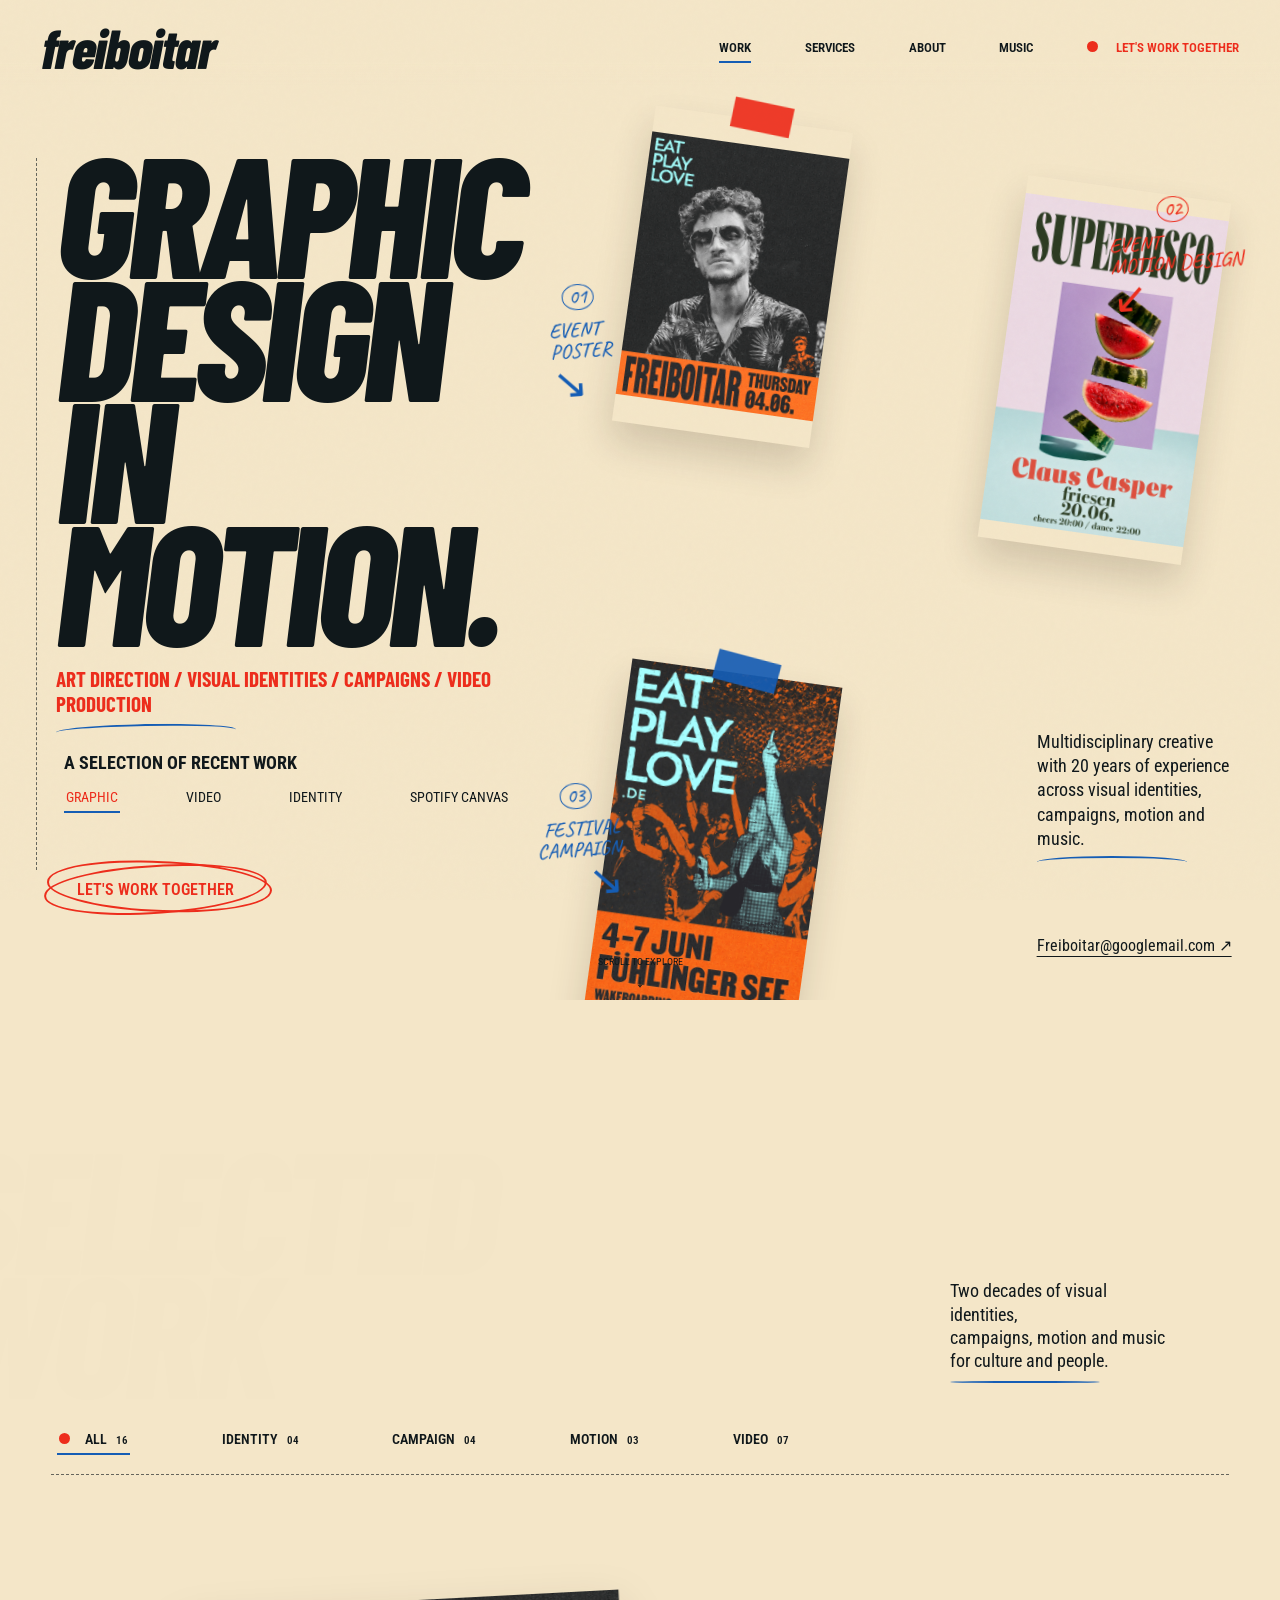
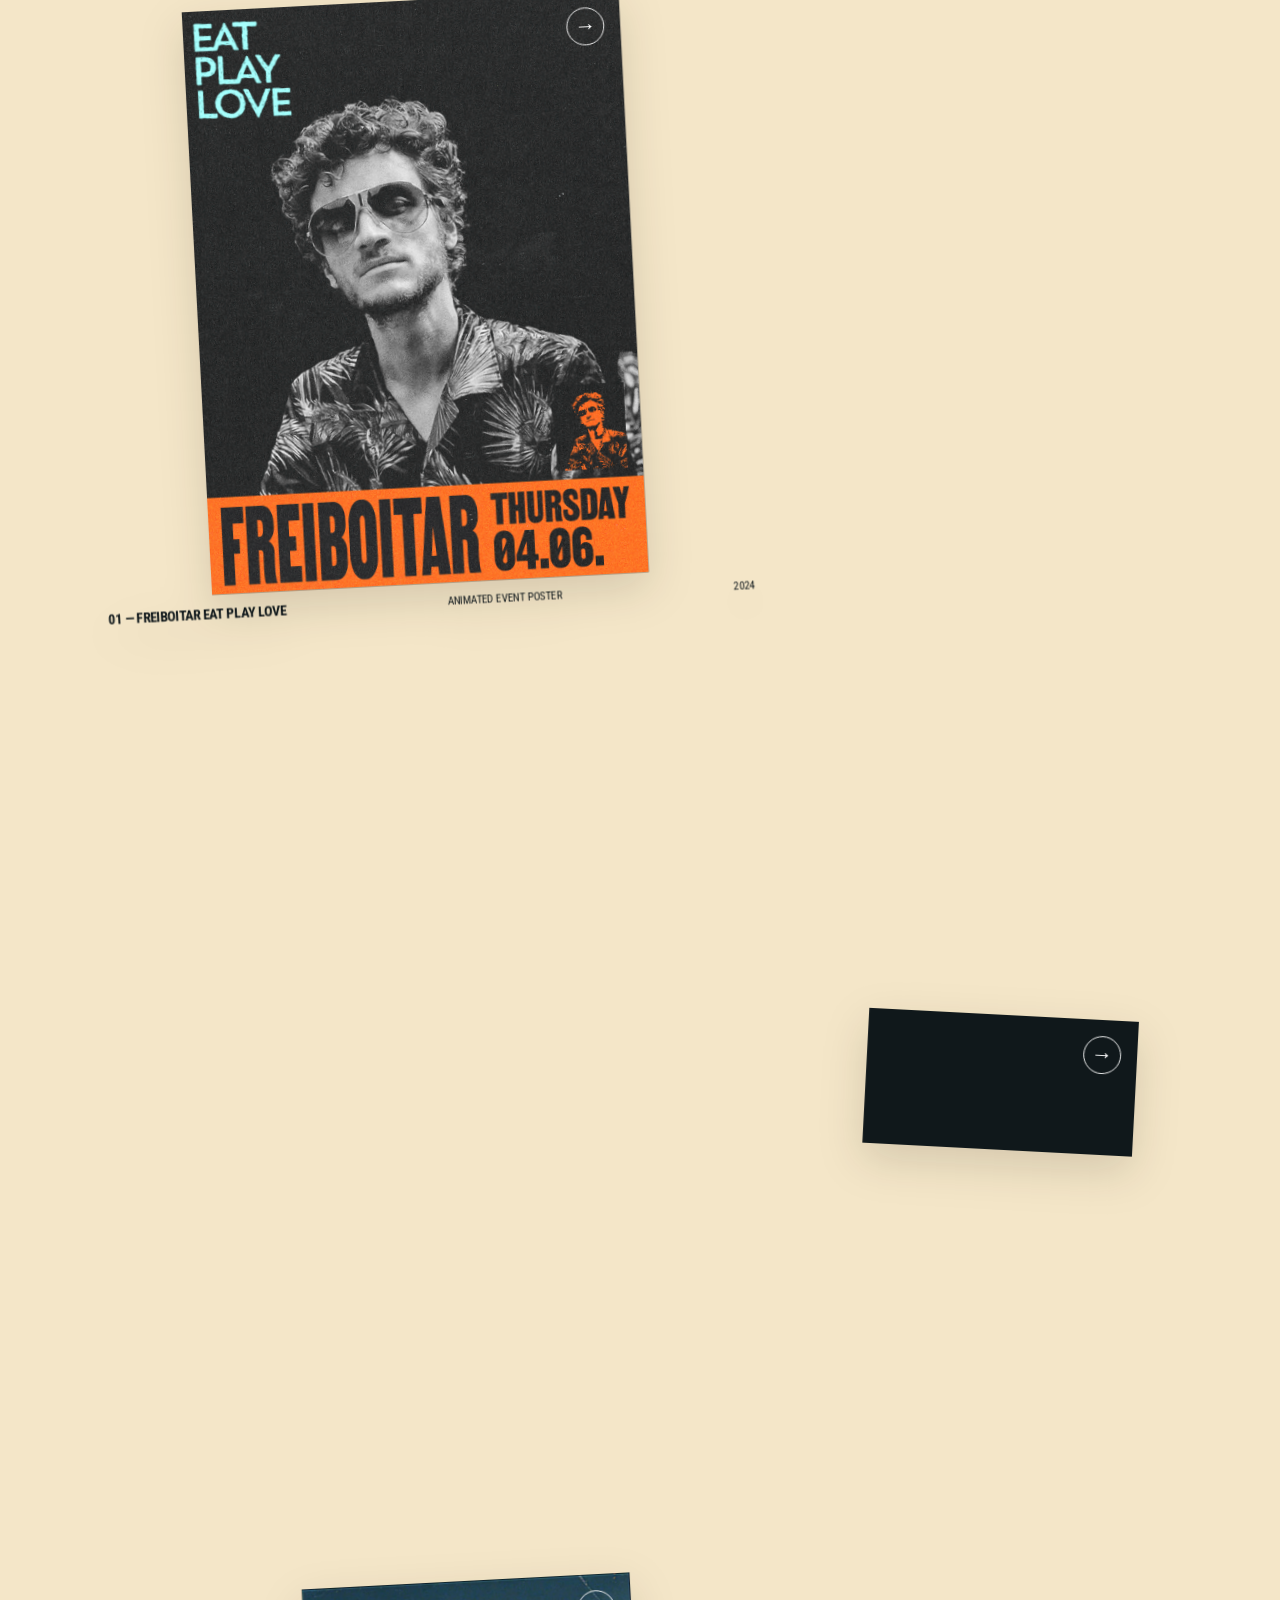
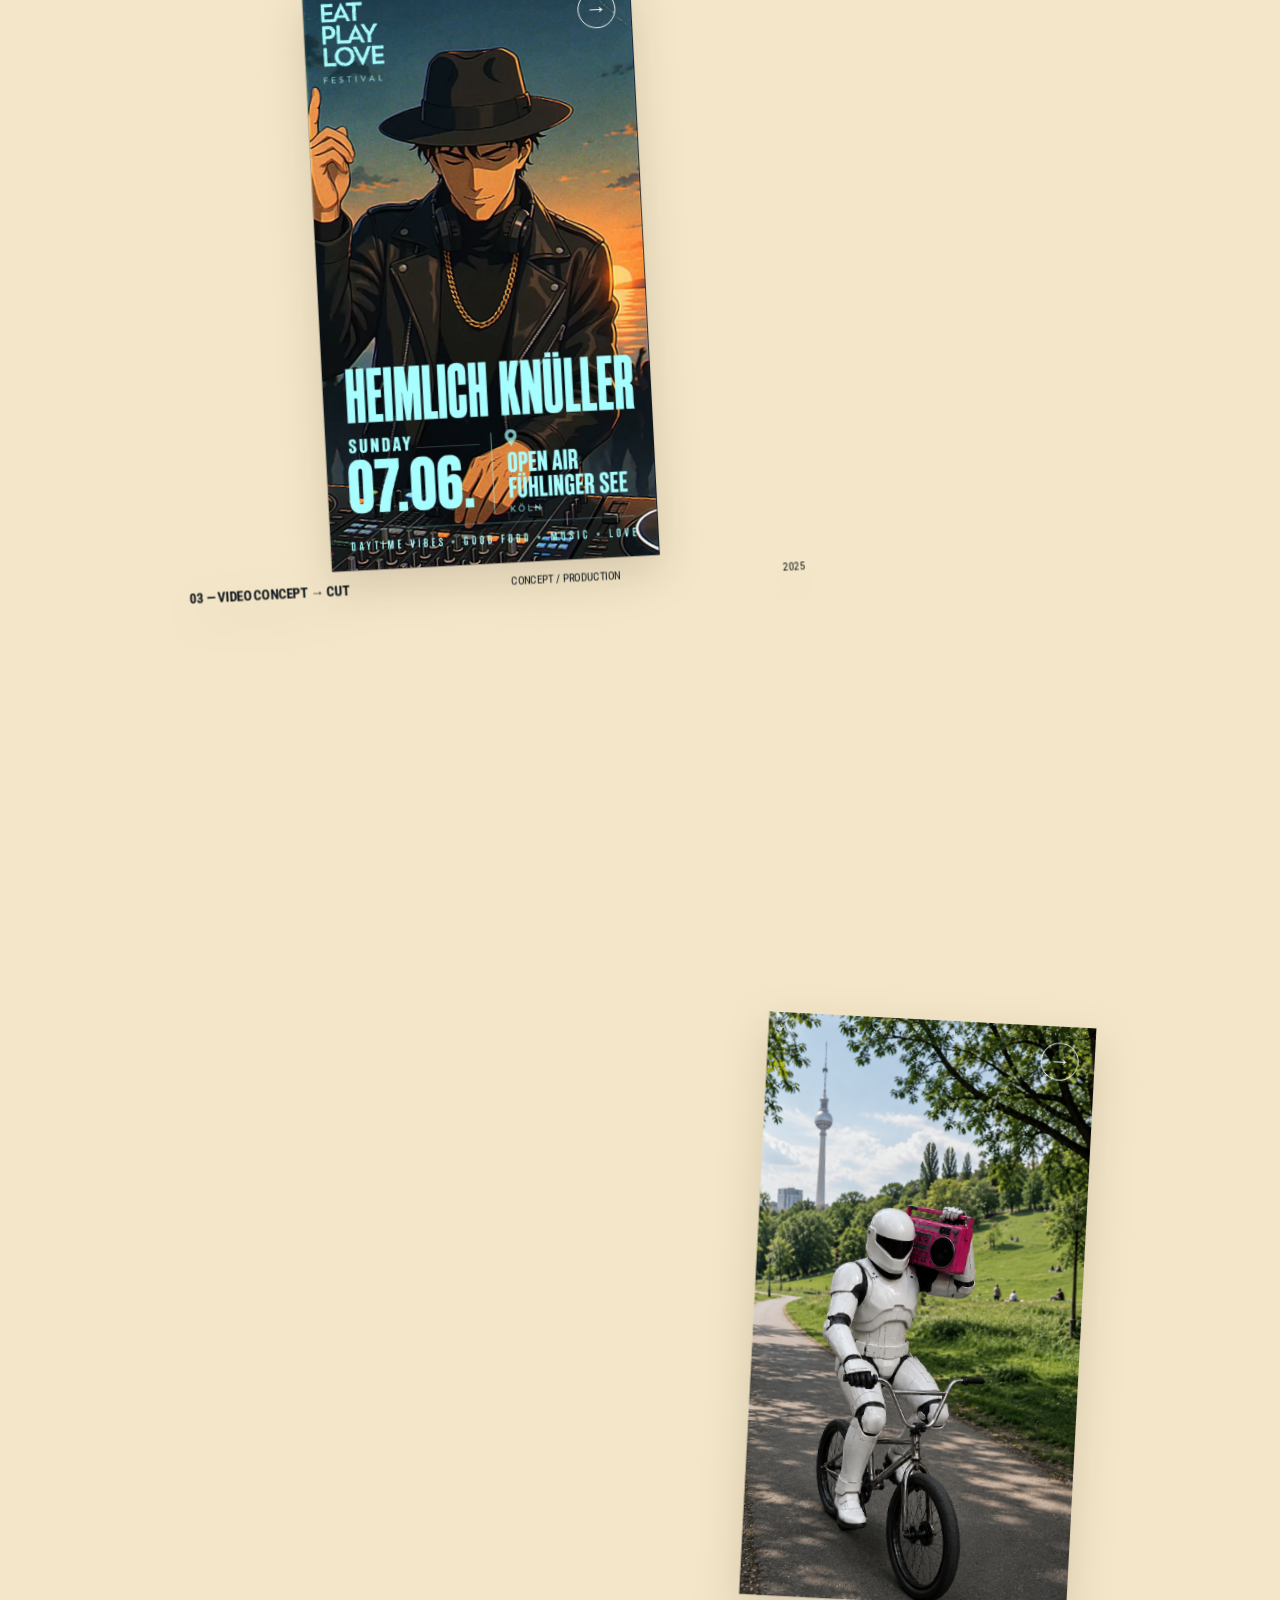
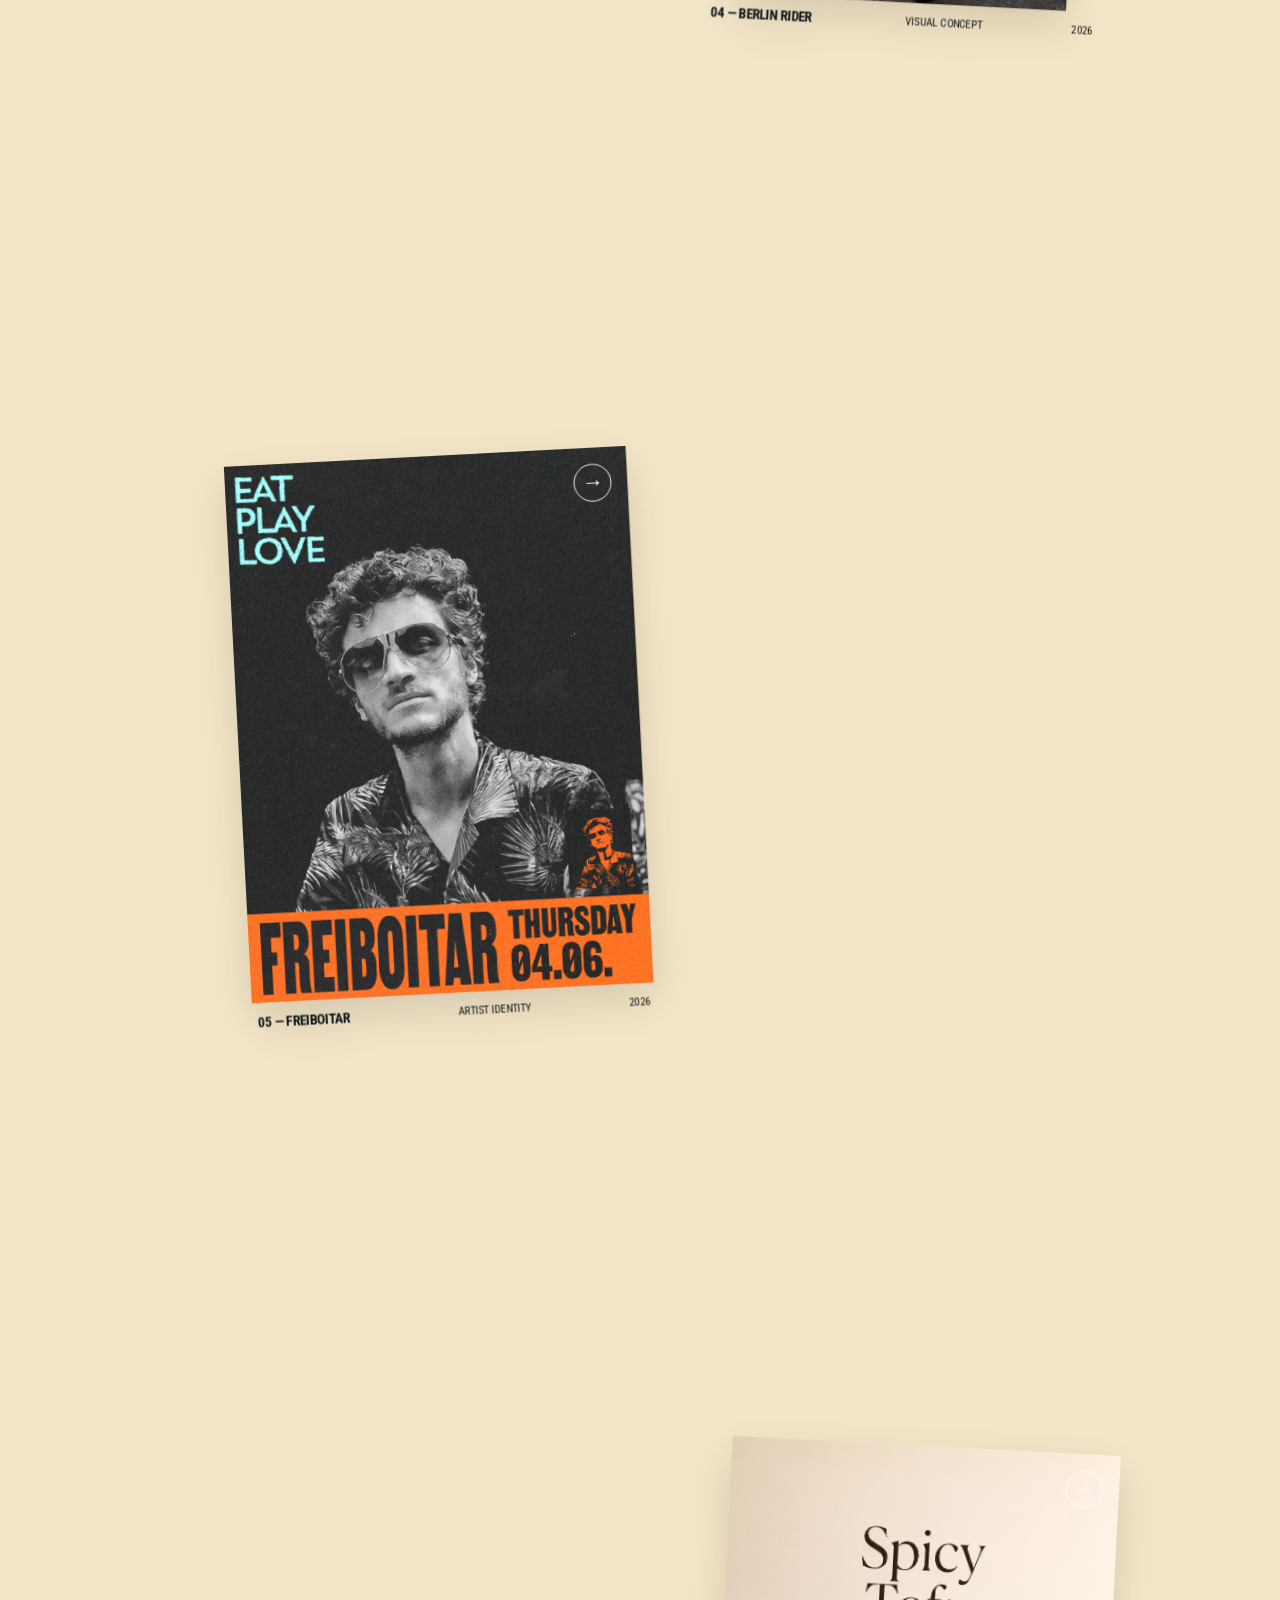
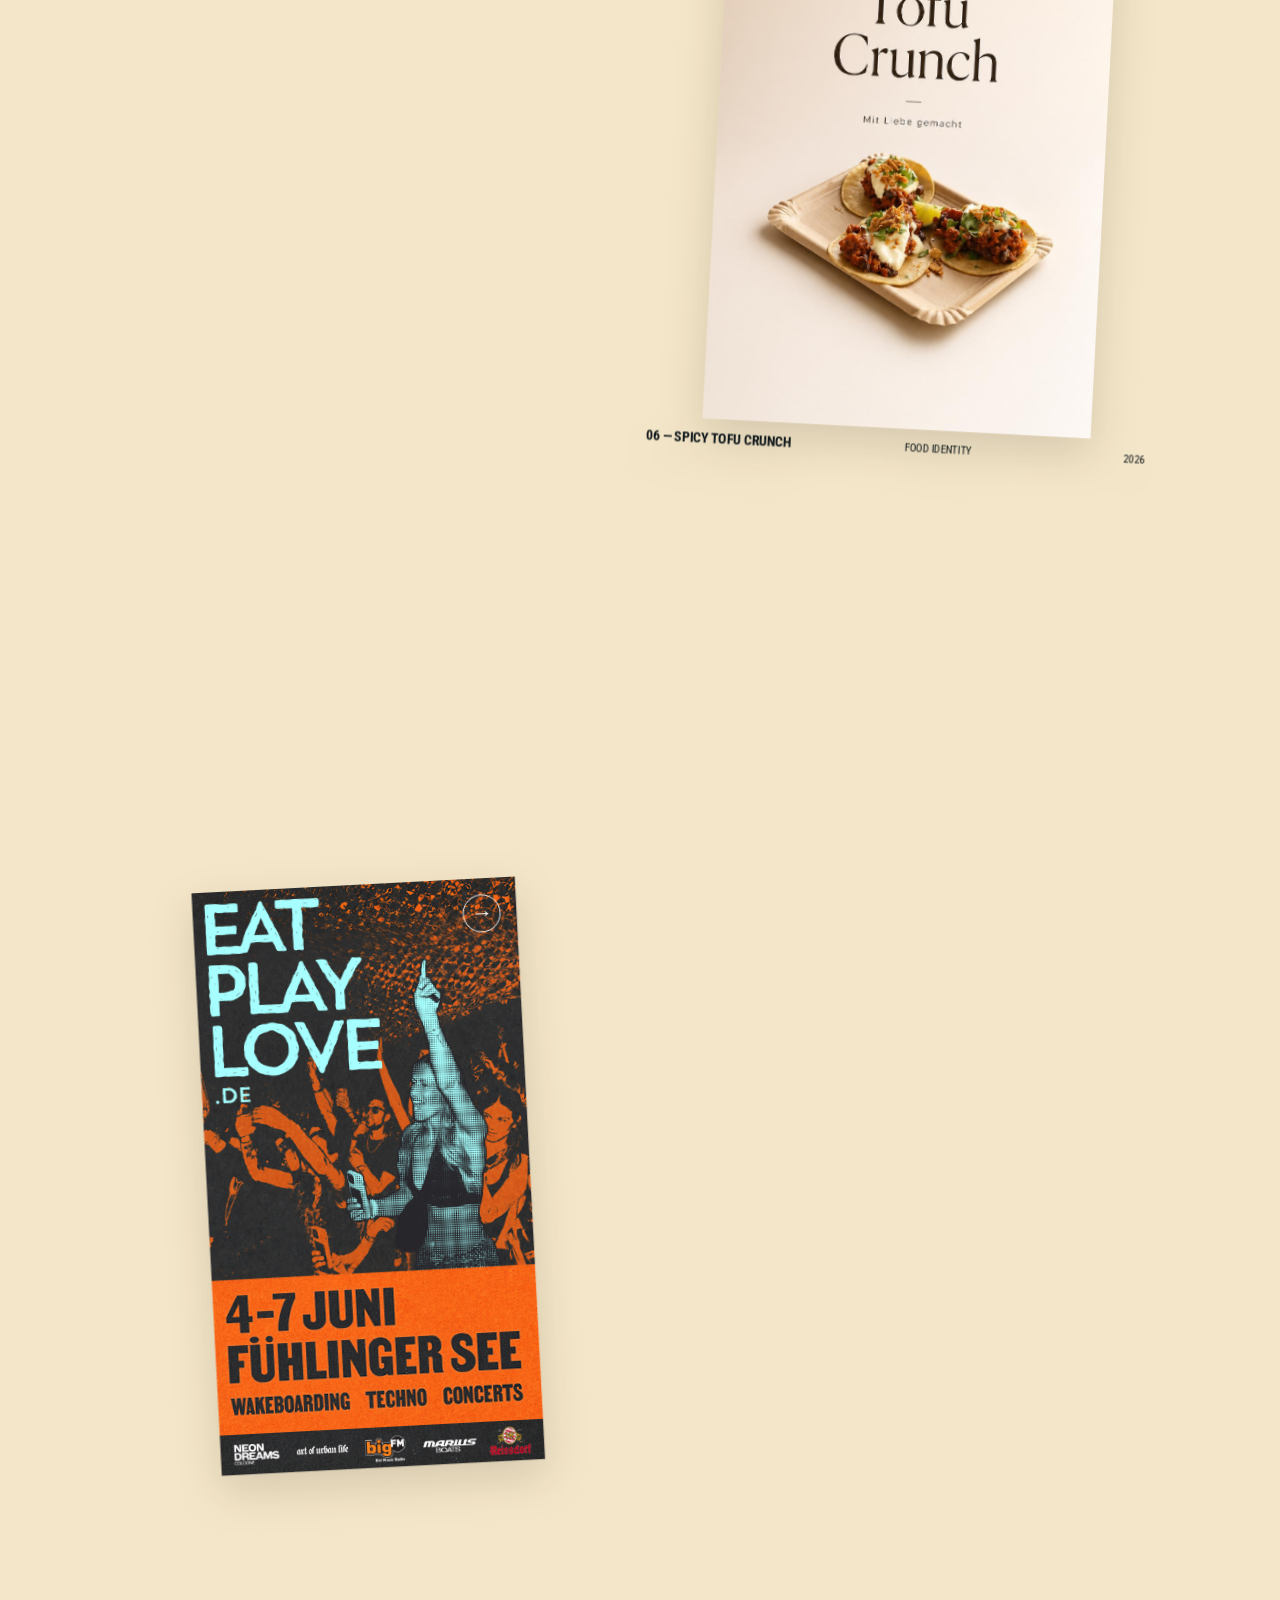
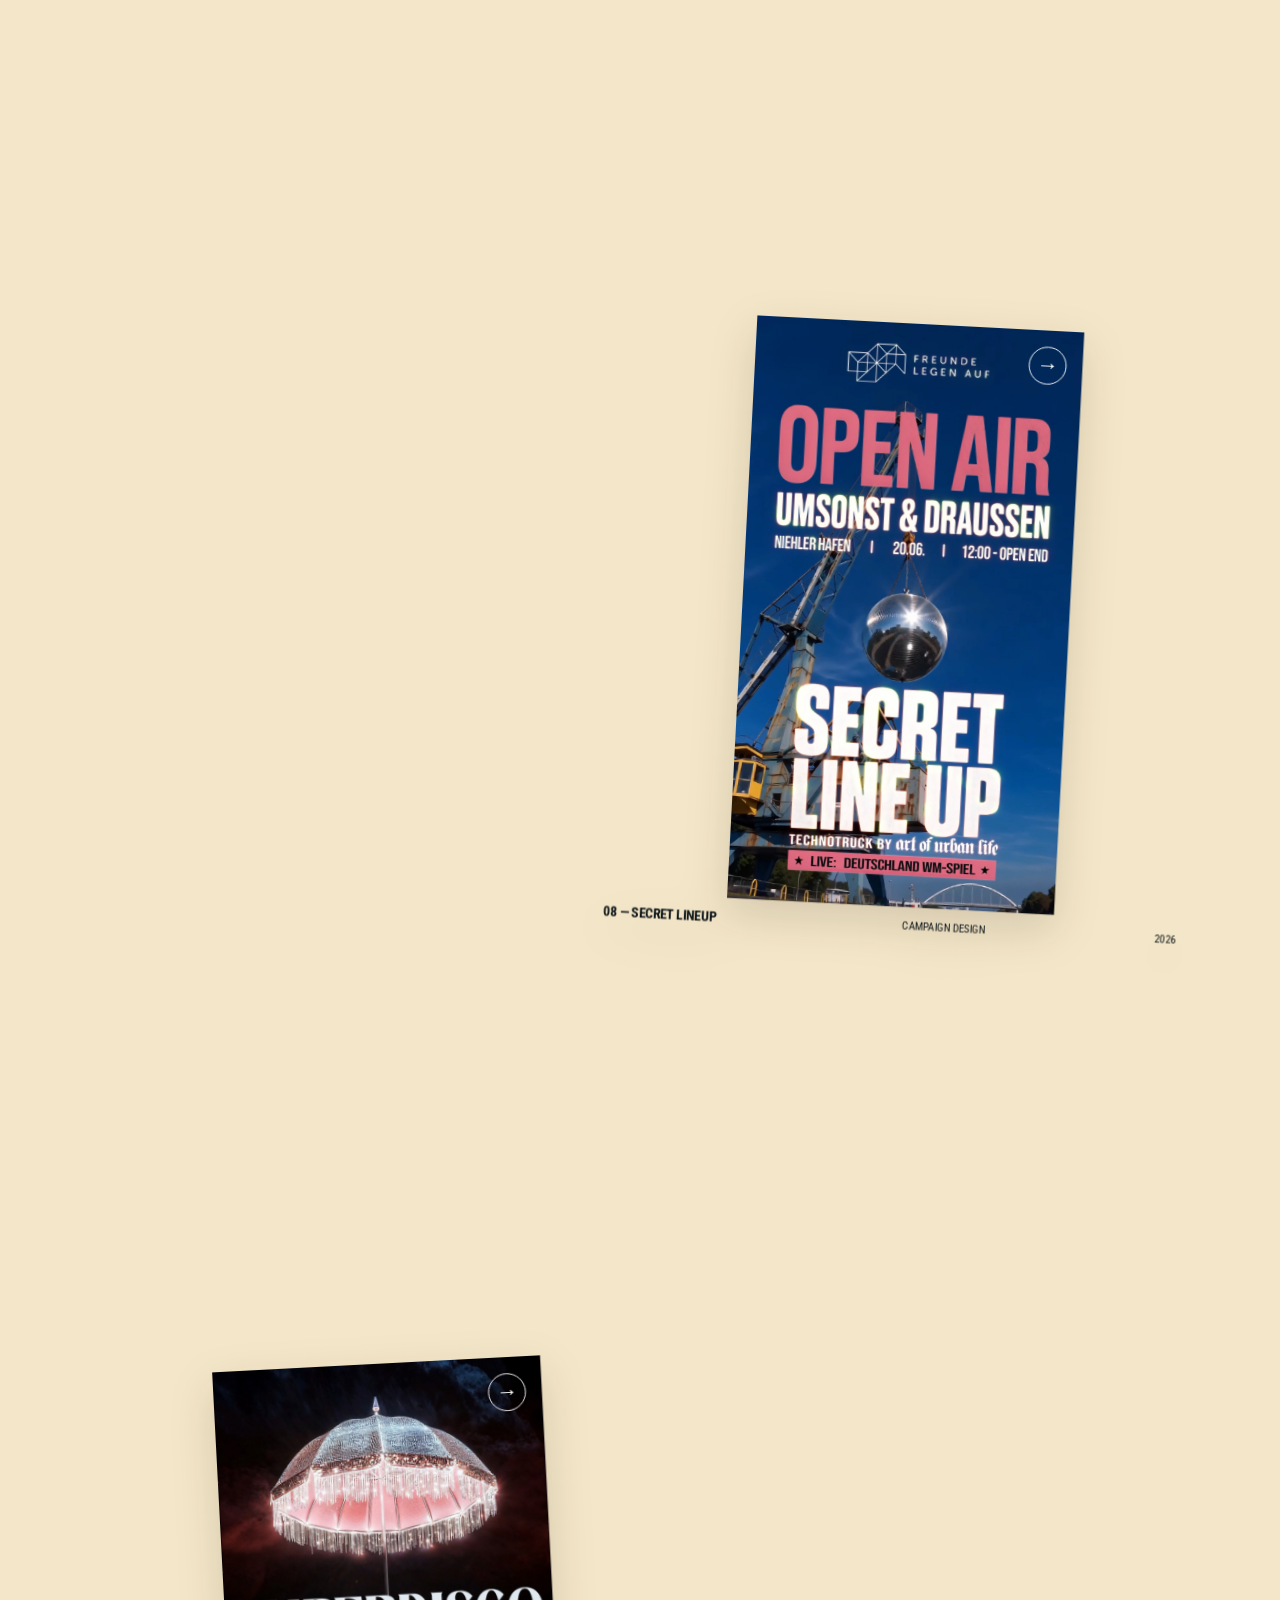
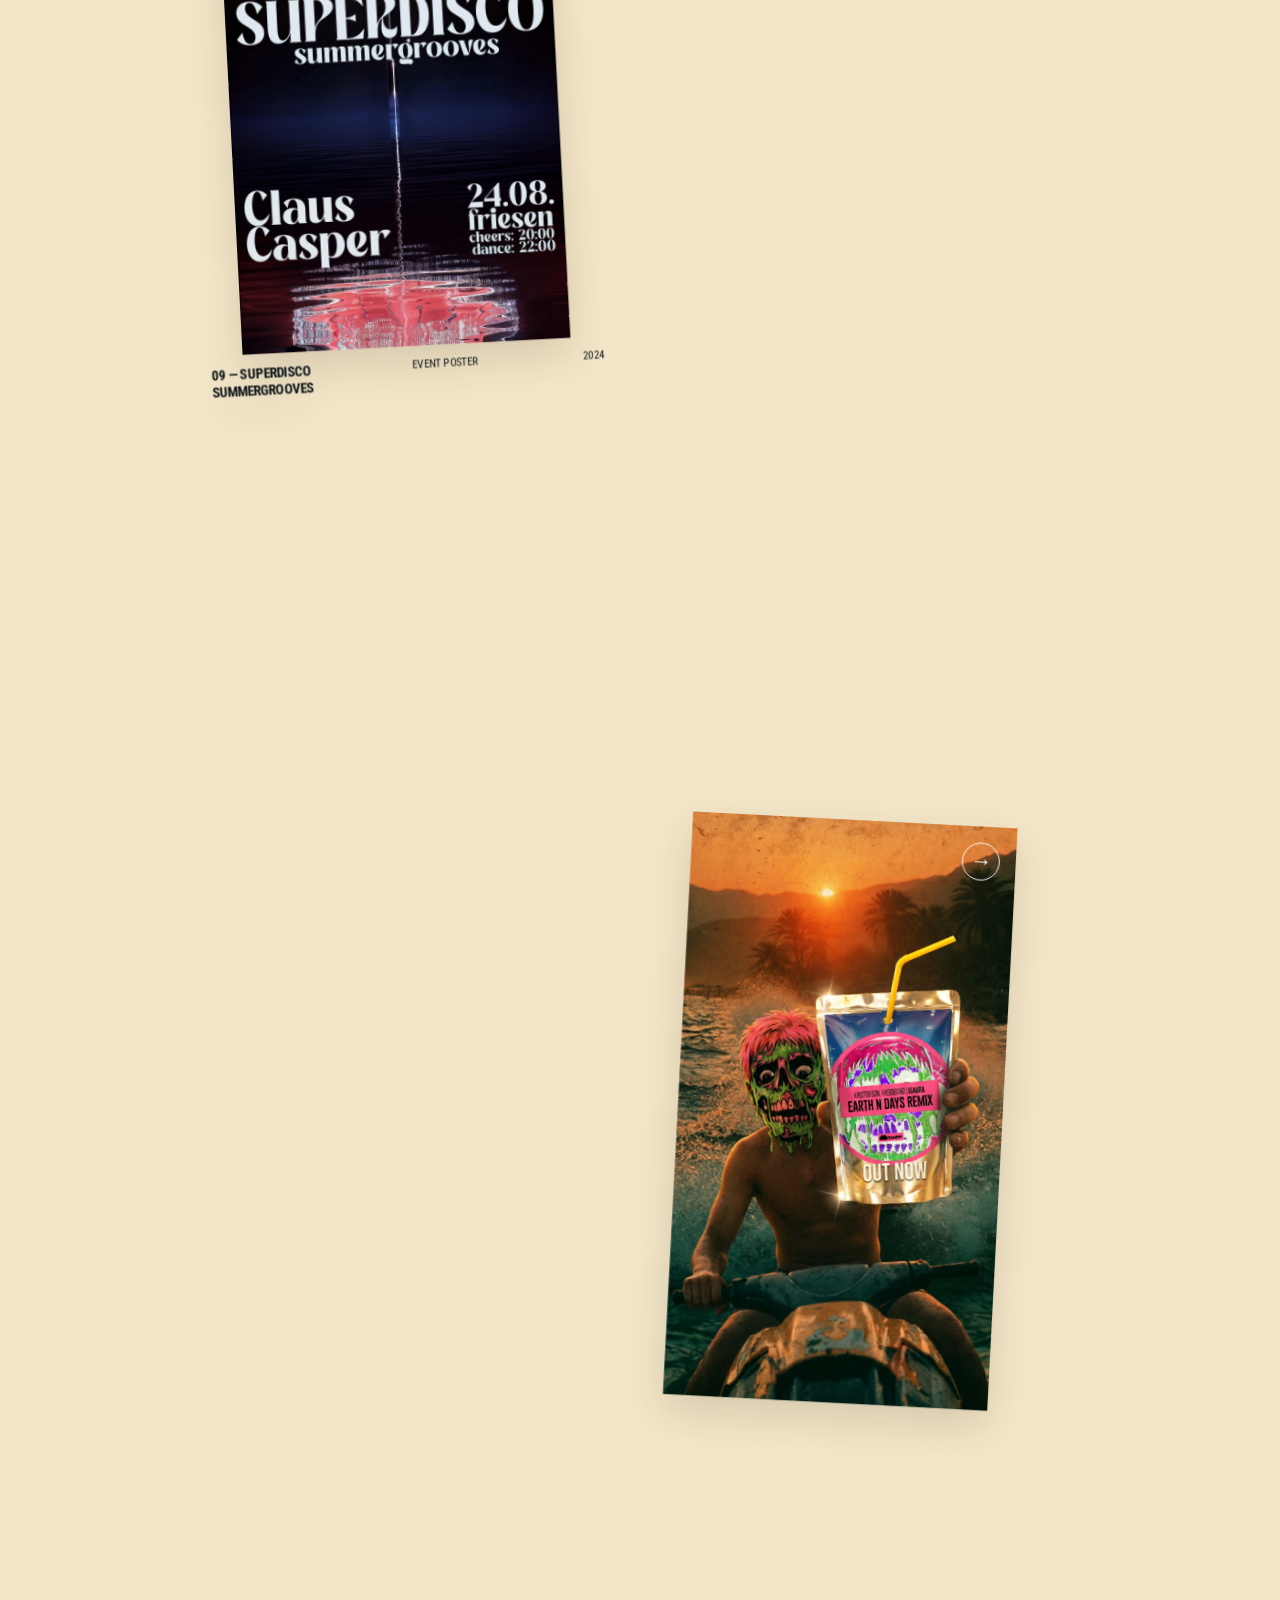
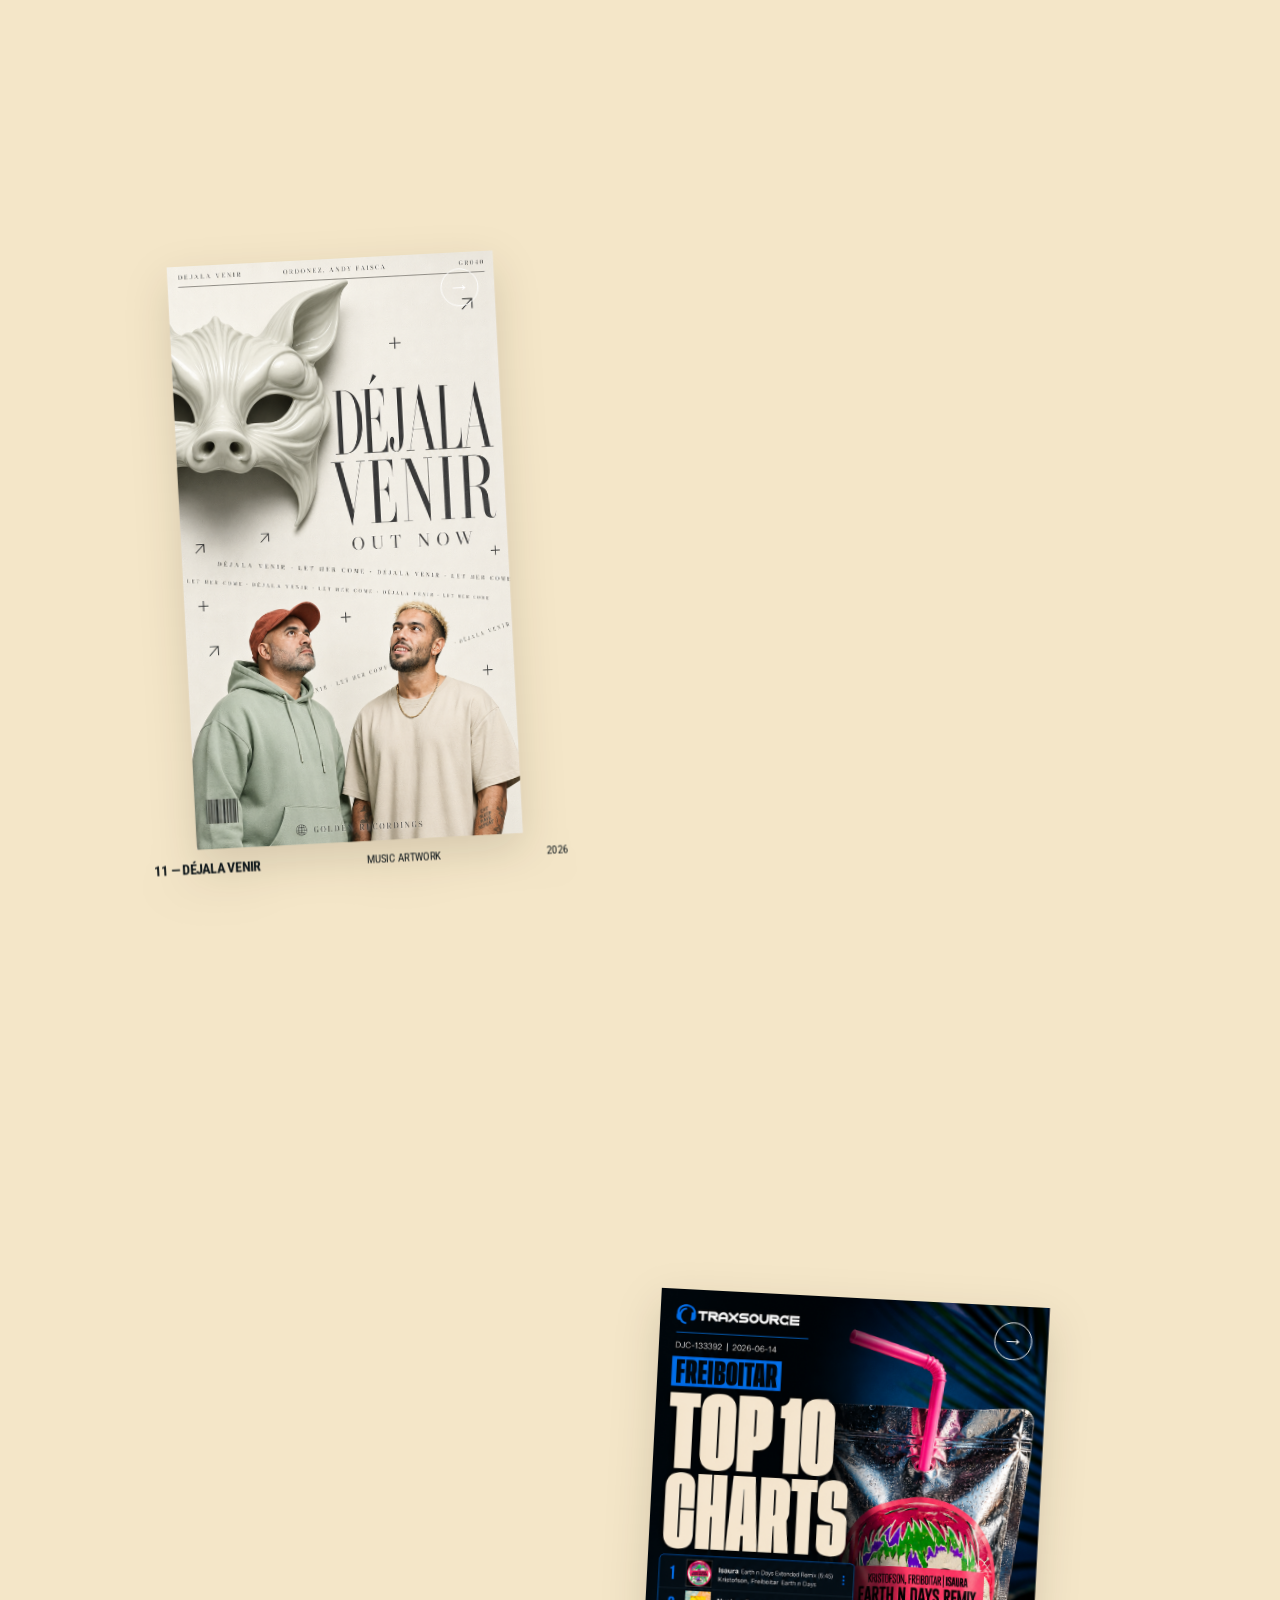
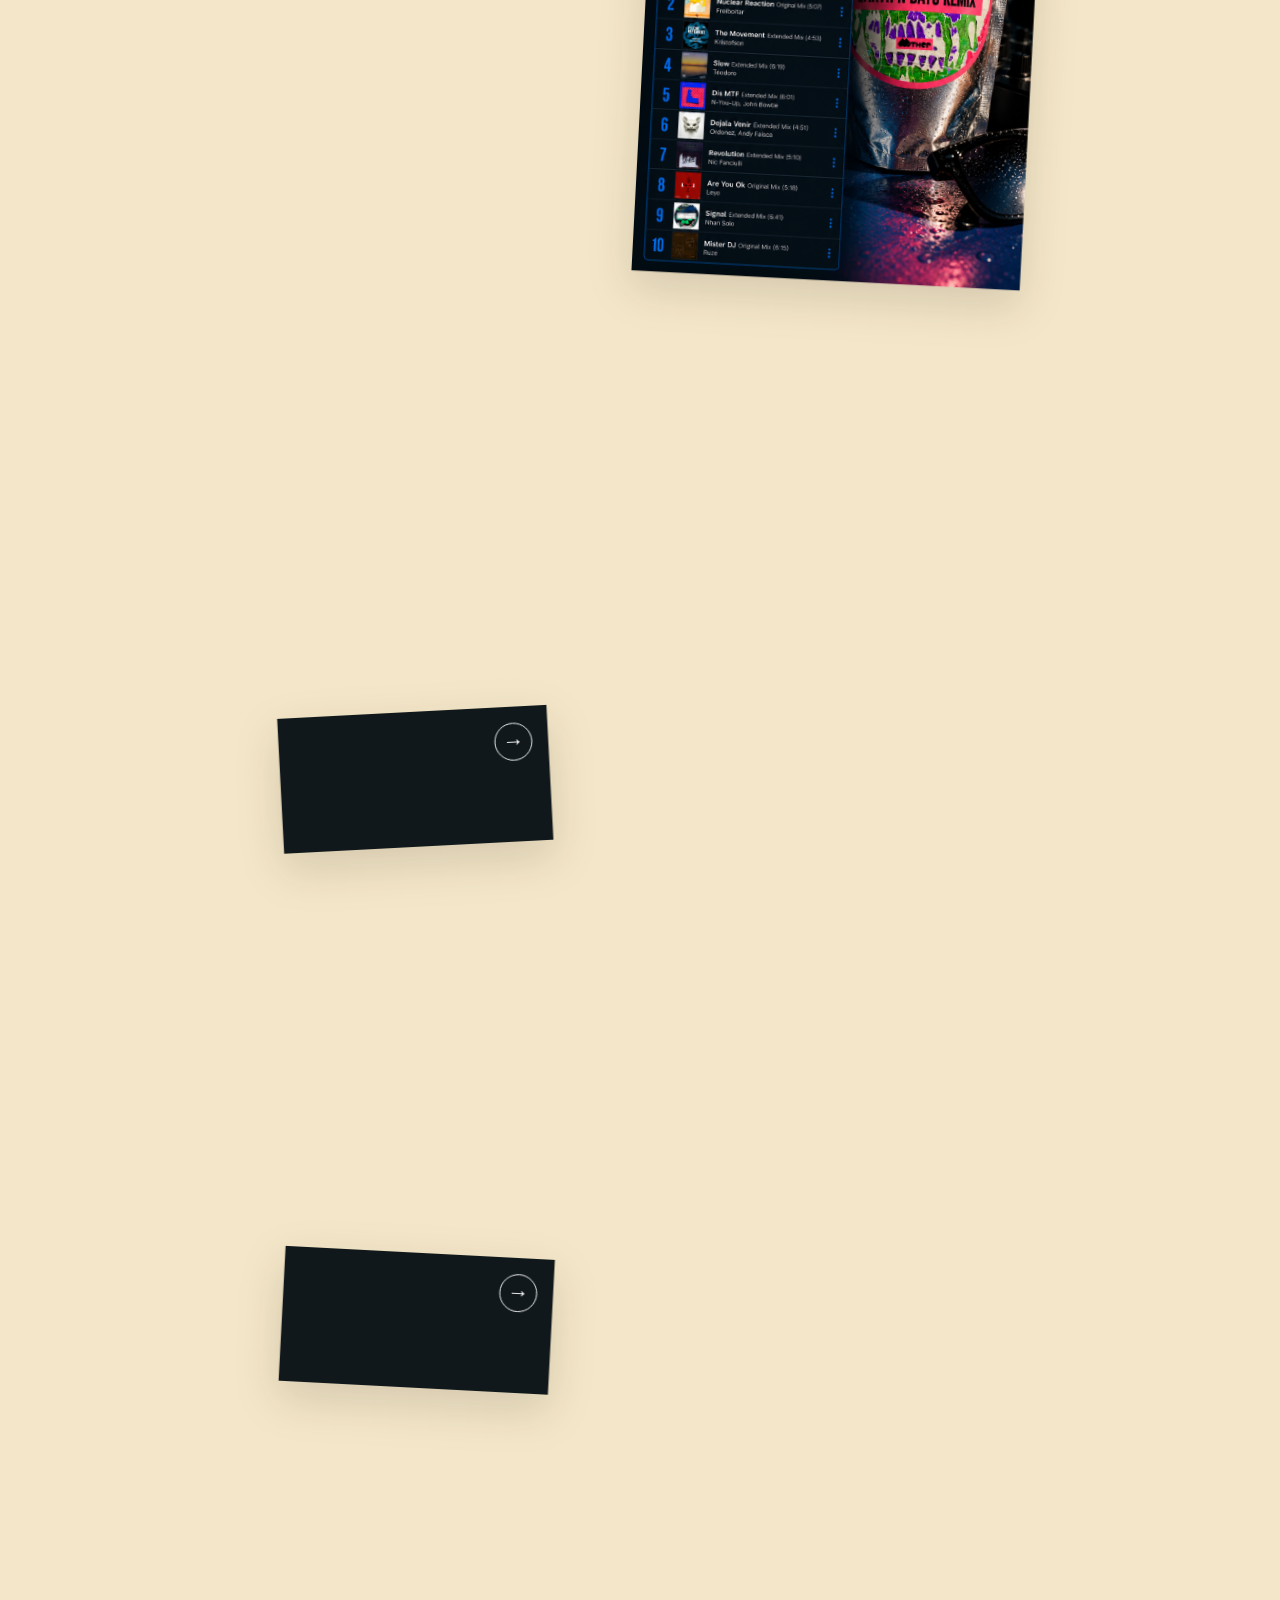
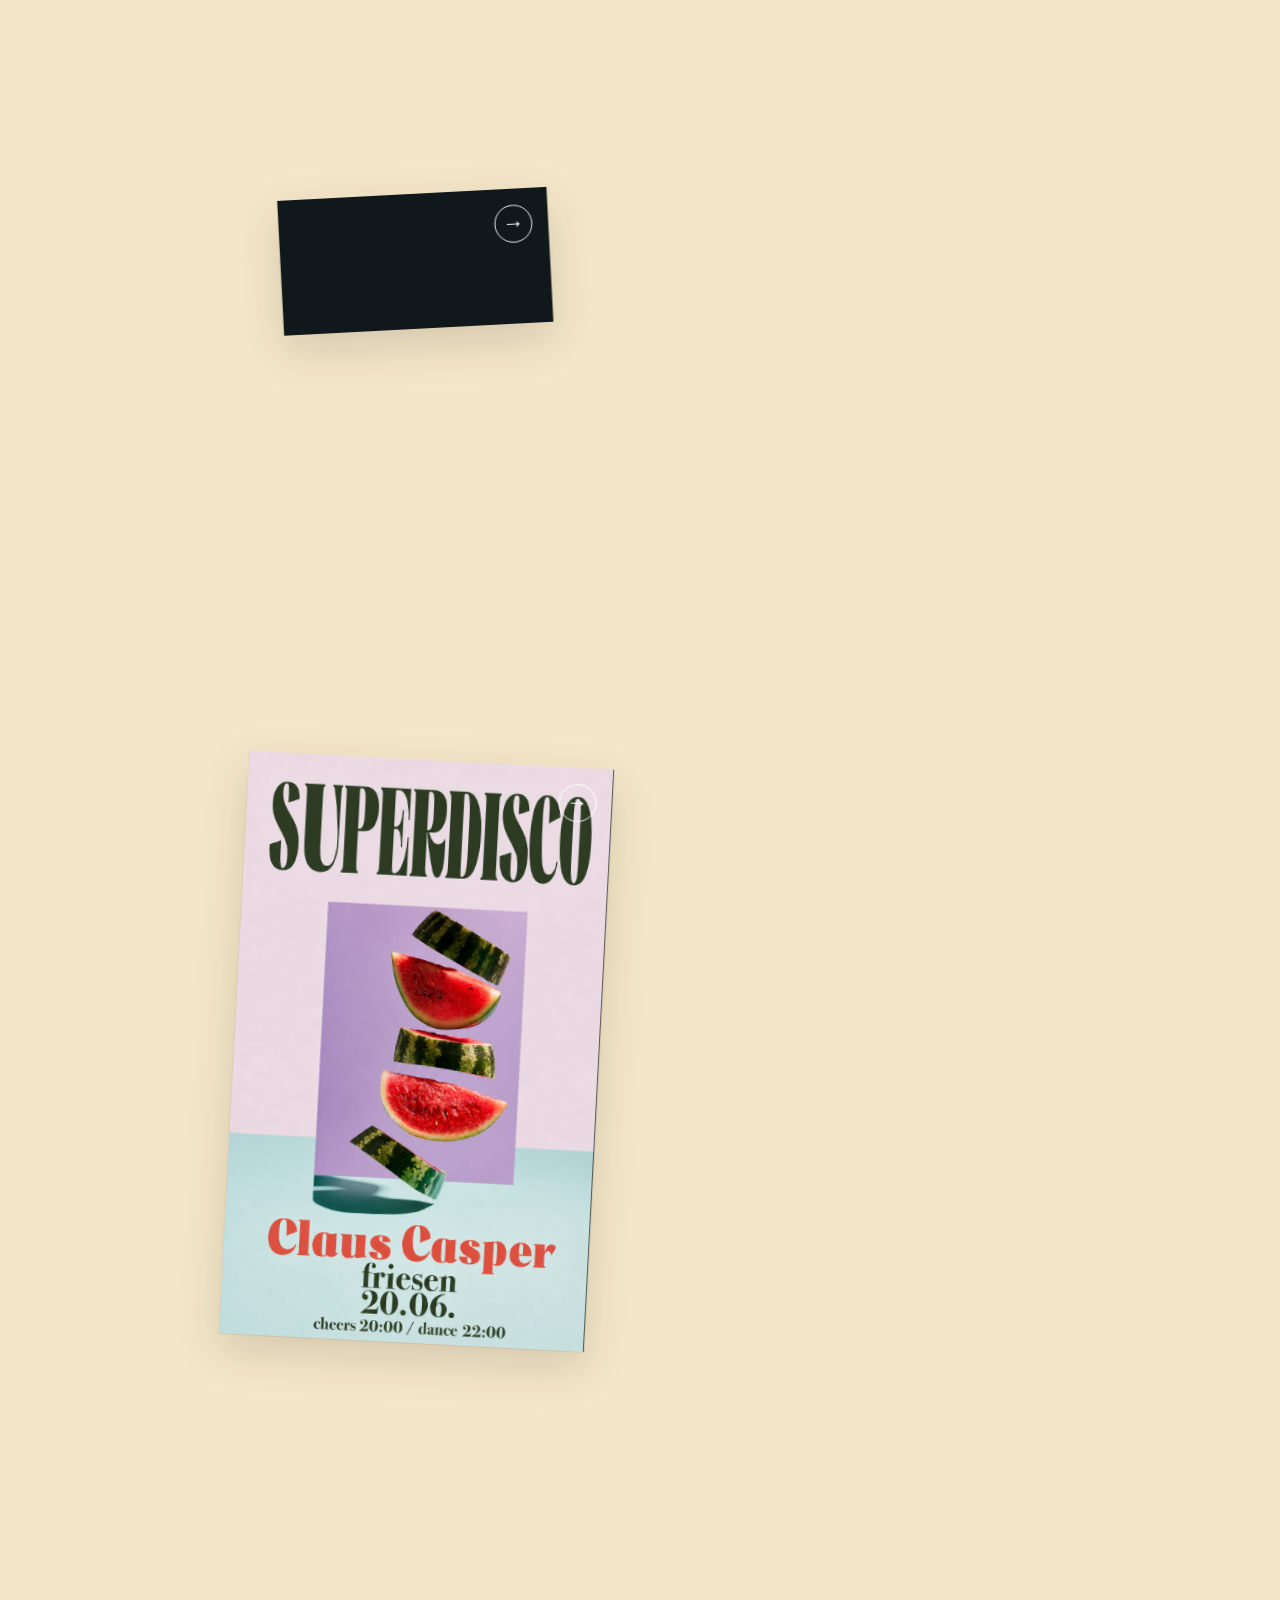
==== commit de9d0523: "Restore Freiboitar EPL event preview" ====
--- a/index.html
+++ b/index.html
@@ -41,8 +41,8 @@
         <div class="poster-stage" aria-label="Featured projects">
           <button class="poster poster-one" type="button" data-project-id="superdisco">
             <span class="tape tape-red" aria-hidden="true"></span>
-            <video autoplay muted loop playsinline preload="metadata" poster="assets/superdisco-motion-poster.png" aria-label="Animated event poster">
-              <source src="assets/featured-video-04.m4v" type="video/mp4" />
+            <video autoplay muted loop playsinline preload="metadata" poster="assets/freiboitar-epl.png" aria-label="Animated event poster">
+              <source src="assets/event-poster-animation.m4v" type="video/mp4" />
             </video>
           </button>
           <p class="annotation annotation-one"><b>01</b> Event<br />poster <span>↘</span></p>
@@ -155,6 +155,6 @@
 
     <script src="assets/vendor/gsap.min.js"></script>
     <script src="assets/vendor/ScrollTrigger.min.js"></script>
-    <script src="script.js?v=11"></script>
+    <script src="script.js?v=12"></script>
   </body>
 </html>
